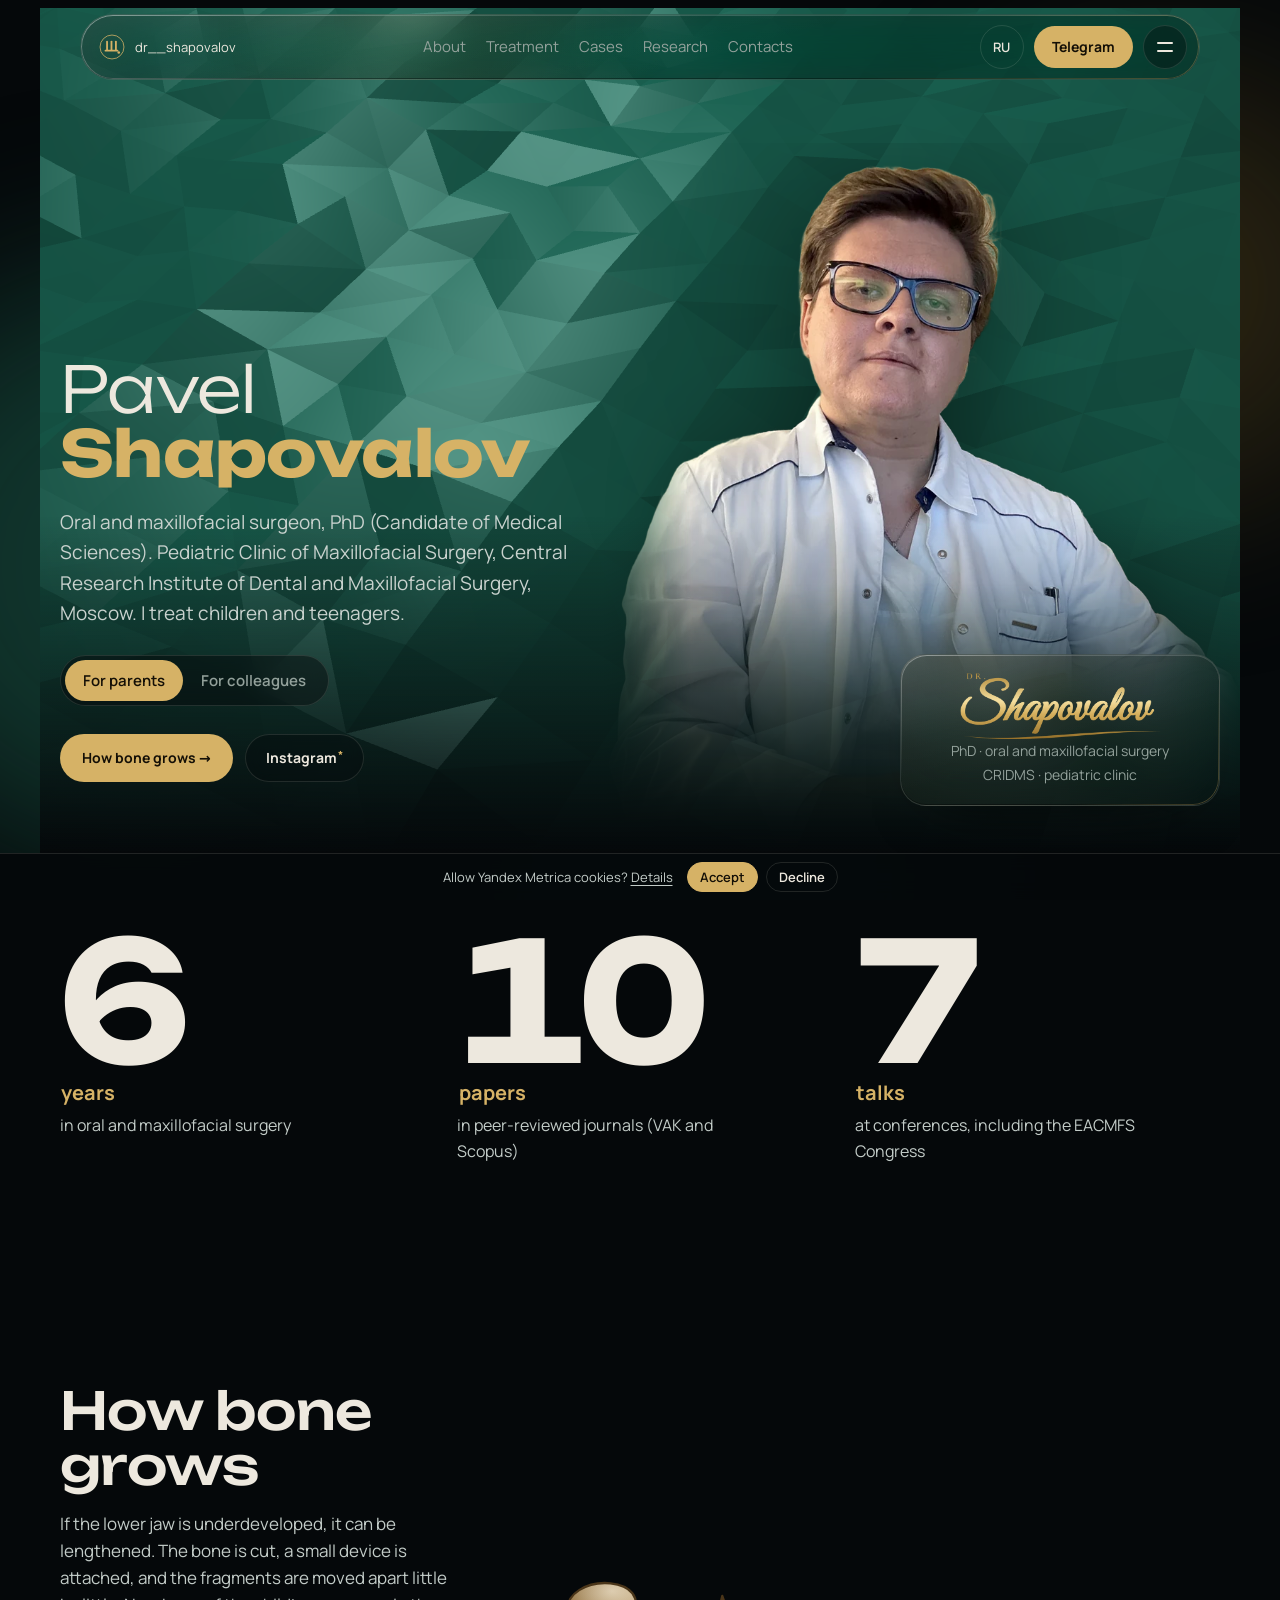
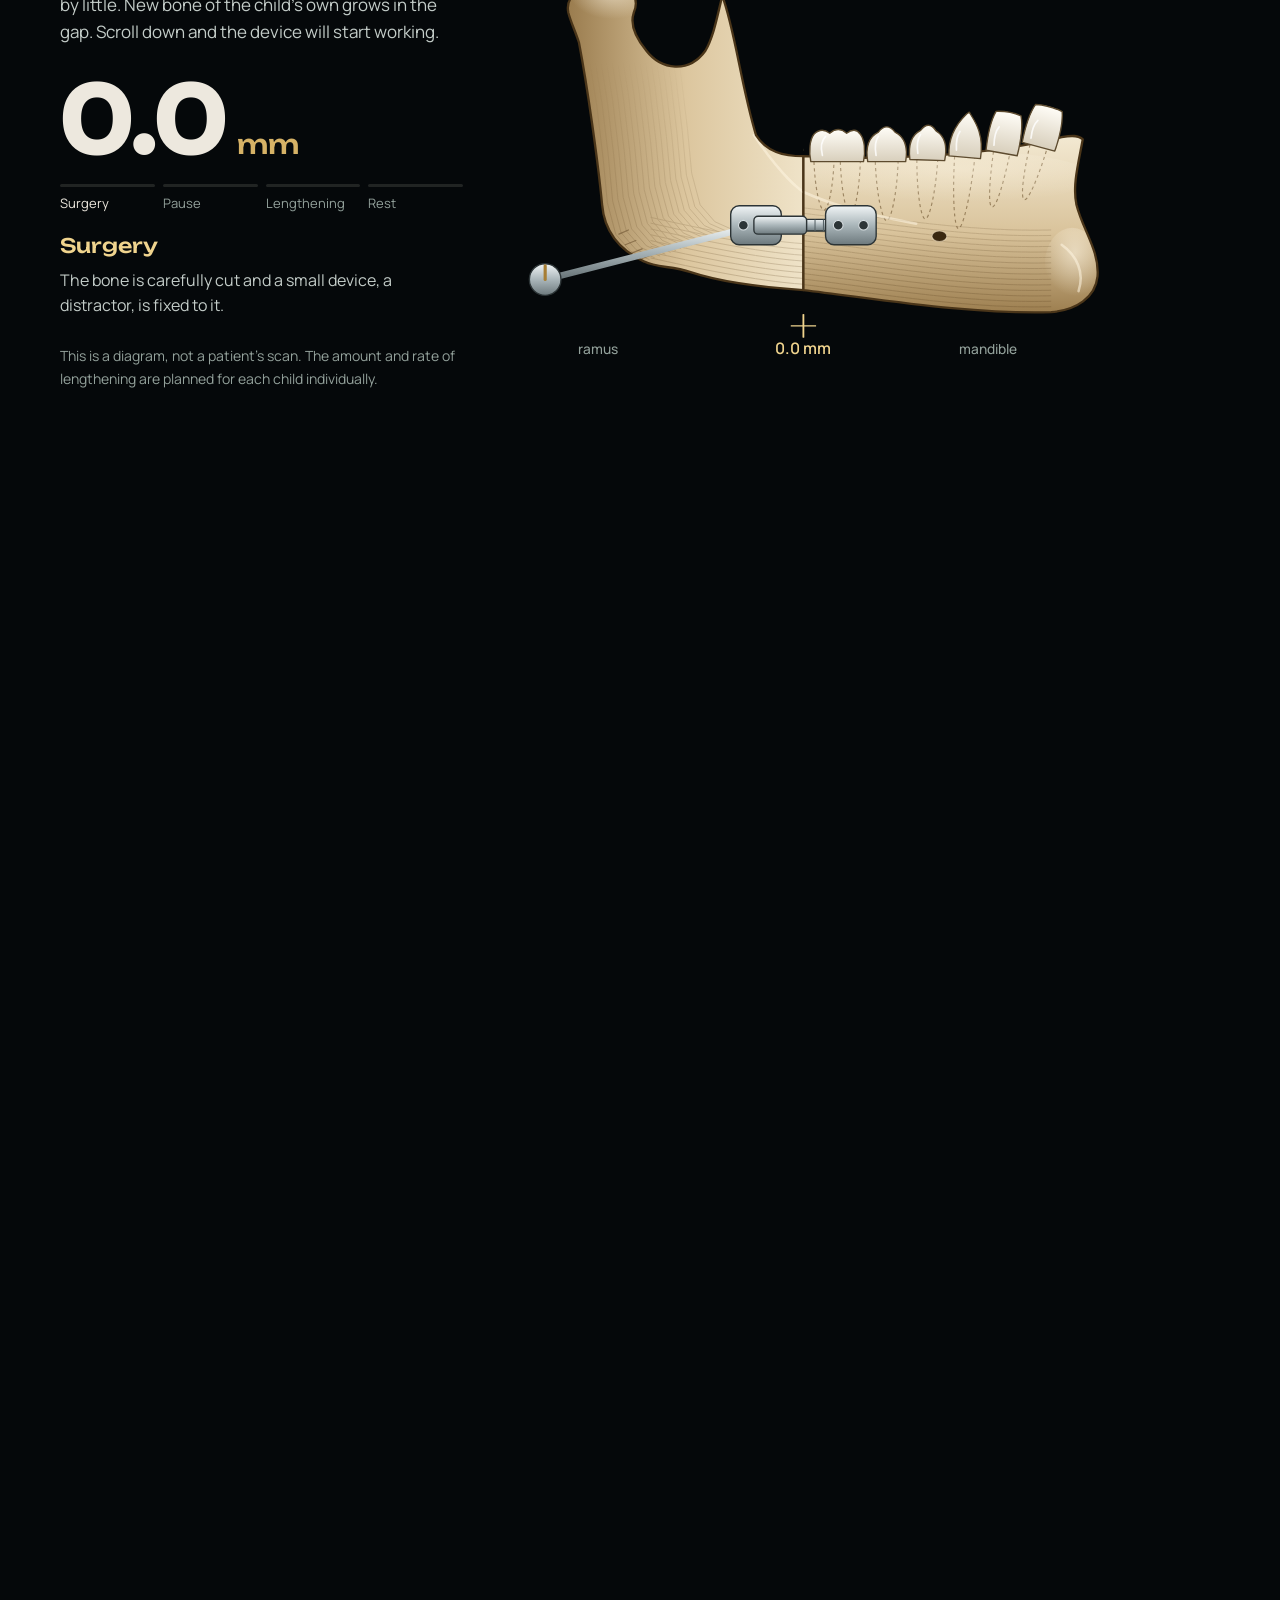
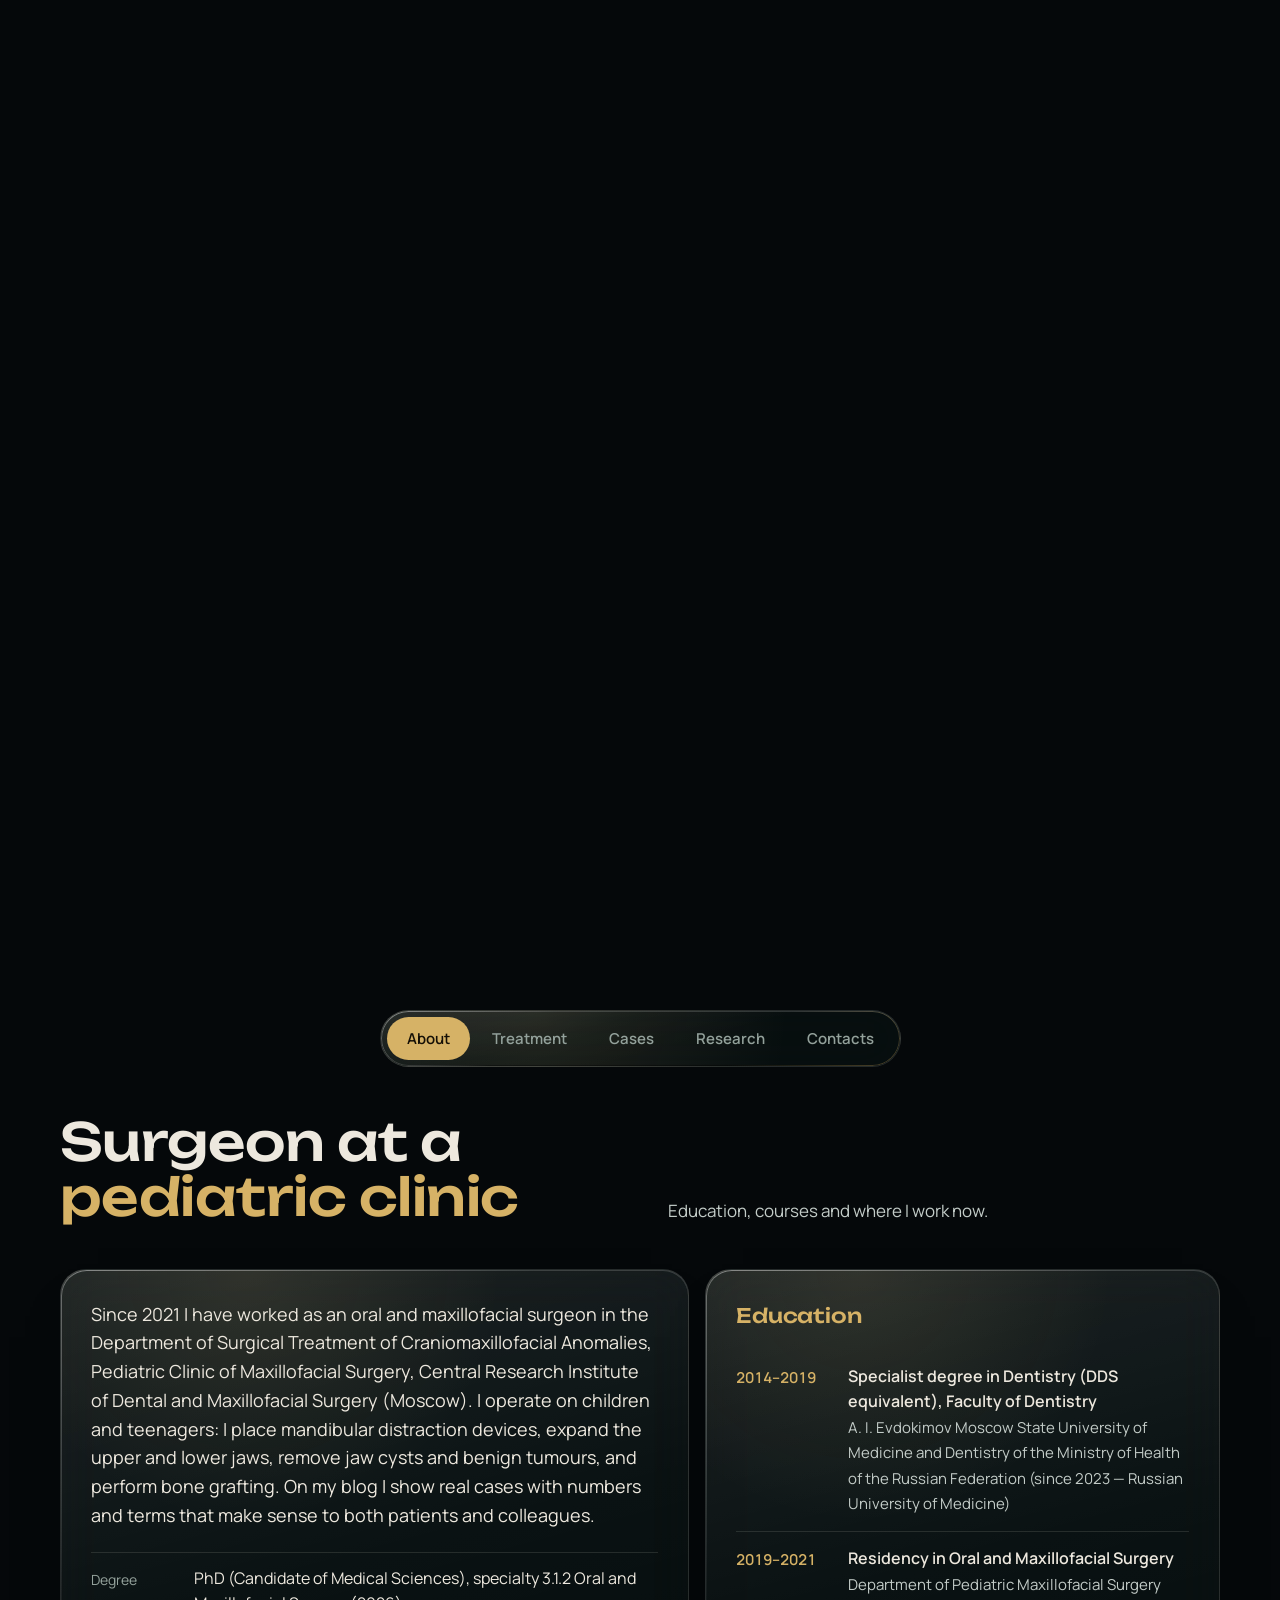
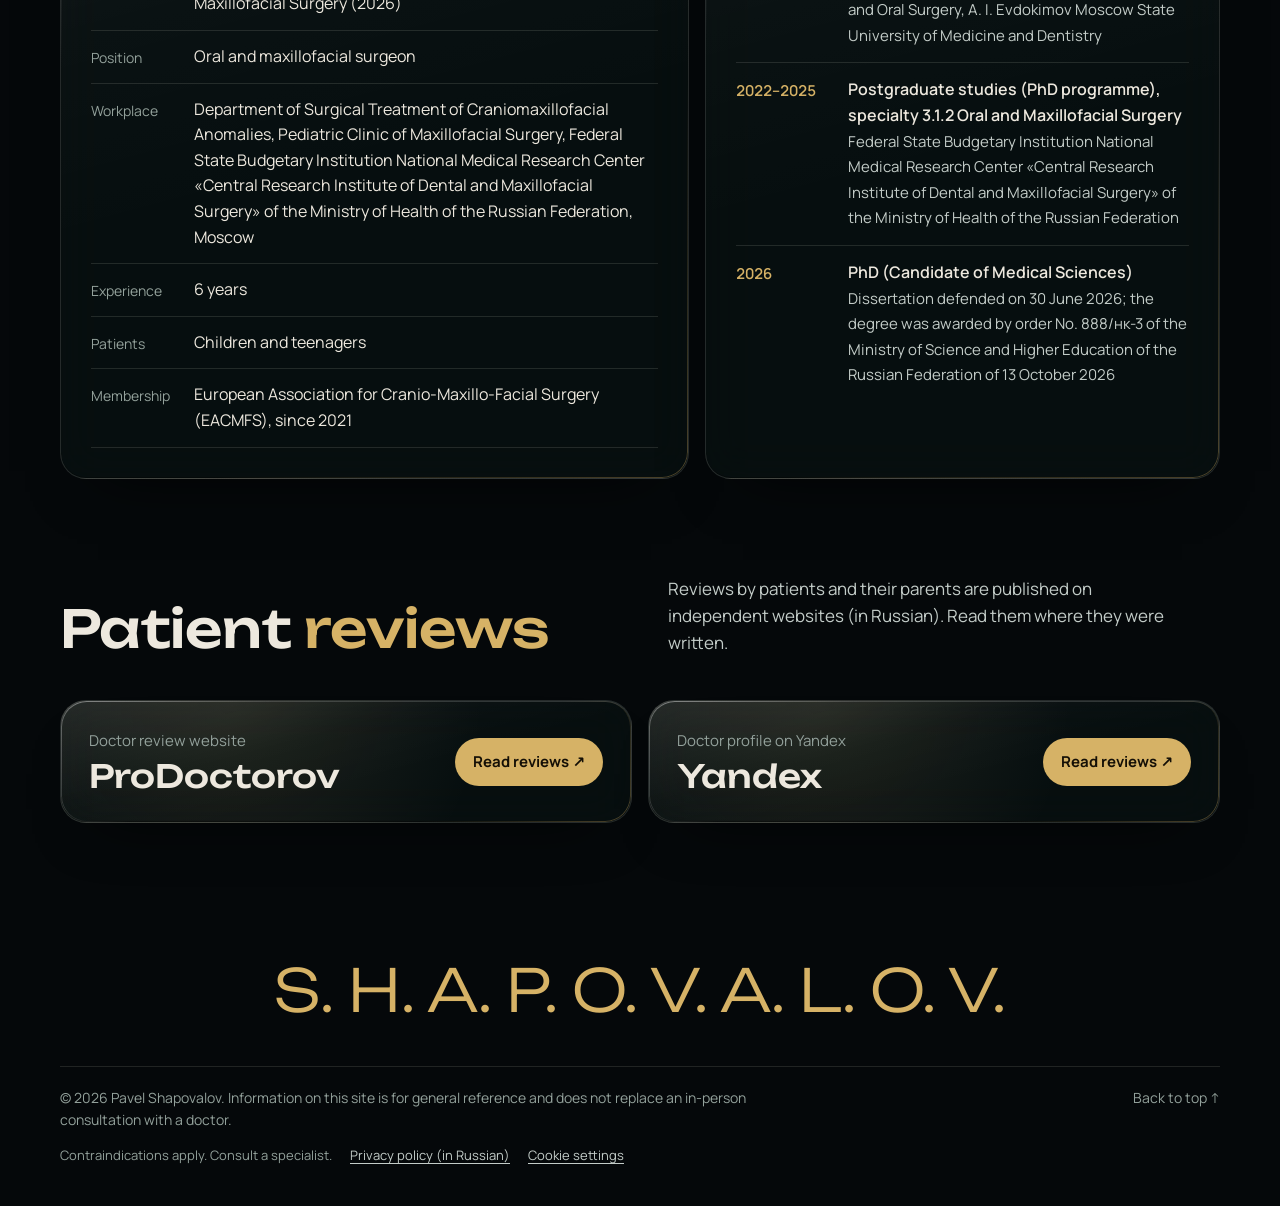
==== en/index.html @ 7b191147 "Английская версия на /en/: свой адрес, title, canonical и hreflang; ?lang=en перенаправляет на /en/ " ====
<!doctype html>
<html lang="en">
<head>
<meta charset="utf-8">
<meta name="viewport" content="width=device-width, initial-scale=1, viewport-fit=cover">
<meta http-equiv="Content-Security-Policy" content="default-src 'self'; base-uri 'none'; object-src 'none'; form-action 'none'; style-src 'self' 'unsafe-inline' https://fonts.googleapis.com; font-src 'self' https://fonts.gstatic.com; upgrade-insecure-requests; script-src 'self' 'sha256-n5CMcViWlVMIG9o9FeDu22Rmv7LNH5QQyWKpcSm724o=' https://mc.yandex.ru https://mc.yandex.com https://yastatic.net; img-src 'self' data: blob: https://mc.yandex.ru https://mc.yandex.com; connect-src 'self' https://mc.yandex.ru https://mc.yandex.com; frame-src https://yandex.ru blob: https://mc.yandex.ru https://mc.yandex.com; child-src blob: https://mc.yandex.ru https://mc.yandex.com">
<meta name="referrer" content="strict-origin-when-cross-origin">
<link rel="canonical" href="https://drshapovalov.ru/en/">
<link rel="alternate" hreflang="ru" href="https://drshapovalov.ru/">
<link rel="alternate" hreflang="en" href="https://drshapovalov.ru/en/">
<link rel="alternate" hreflang="x-default" href="https://drshapovalov.ru/">
<meta property="og:type" content="website">
<meta property="og:locale" content="en_US">
<meta property="og:site_name" content="Dr. Shapovalov">
<meta property="og:title" content="Pavel Shapovalov — pediatric maxillofacial surgeon, Moscow">
<meta property="og:description" content="Pavel Shapovalov, MD, PhD, pediatric oral and maxillofacial surgeon in Moscow: mandibular distraction osteogenesis, clinical cases, research.">
<meta property="og:url" content="https://drshapovalov.ru/en/">
<meta property="og:image" content="https://drshapovalov.ru/img/og-cover.jpg">
<meta property="og:image:width" content="1200">
<meta property="og:image:height" content="630">
<meta name="twitter:card" content="summary_large_image">
<meta name="theme-color" content="#05080a">
<link rel="icon" href="/favicon.ico" sizes="48x48">
<link rel="icon" href="/favicon.svg" type="image/svg+xml">
<link rel="apple-touch-icon" href="/apple-touch-icon.png">
<meta name="yandex-verification" content="7bd5bbc6ed6ea4f4">
<meta name="google-site-verification" content="VwSnJcJLyzA6f2kcEjWkf8xvmopvSX1PFDmwRdQkYRI">
<script type="application/ld+json">{"@context": "https://schema.org", "@graph": [{"@type": "WebSite", "@id": "https://drshapovalov.ru/#site", "url": "https://drshapovalov.ru/", "name": "Шаповалов Павел Игоревич — официальный сайт", "inLanguage": ["ru", "en"], "about": {"@id": "https://drshapovalov.ru/#person"}}, {"@type": "Person", "@id": "https://drshapovalov.ru/#person", "name": "Павел Игоревич Шаповалов", "alternateName": ["Шаповалов Павел Игоревич", "Шаповалов Павел", "Шаповалов П. И.", "Pavel Shapovalov", "Dr. Shapovalov", "Доктор Шаповалов"], "givenName": "Павел", "additionalName": "Игоревич", "familyName": "Шаповалов", "url": "https://drshapovalov.ru/", "image": "https://drshapovalov.ru/img/og-cover.jpg", "jobTitle": "Детский челюстно-лицевой хирург", "honorificSuffix": "к.м.н.", "description": "Детский челюстно-лицевой хирург, к.м.н., ЦНИИСиЧЛХ, Москва. Дистракционный остеогенез нижней челюсти, сужение челюстей, кисты, костная пластика. Клинические случаи и статьи.", "worksFor": {"@type": "MedicalOrganization", "name": "ФГБУ НМИЦ «ЦНИИСиЧЛХ» Минздрава России"}, "sameAs": ["https://www.instagram.com/dr__shapovalov/", "https://t.me/SHAPOVALOV_DR", "https://x.com/dr_shapovalov", "https://orcid.org/0000-0002-1929-717X", "https://www.webofscience.com/wos/author/record/RJT-7657-2026", "https://istina.msu.ru/profile/shapovalov_pi/"], "knowsAbout": ["Дистракционный остеогенез нижней челюсти", "Сужение нижней челюсти", "Сужение верхней челюсти", "Кисты челюстей", "Доброкачественные новообразования челюстей", "Костная пластика верхней и нижней челюсти"]}, {"@type": "Physician", "@id": "https://drshapovalov.ru/#physician", "name": "Павел Игоревич Шаповалов", "url": "https://drshapovalov.ru/", "image": "https://drshapovalov.ru/img/og-cover.jpg", "description": "Детский челюстно-лицевой хирург, к.м.н., ЦНИИСиЧЛХ, Москва. Дистракционный остеогенез нижней челюсти, сужение челюстей, кисты, костная пластика. Клинические случаи и статьи.", "address": {"@type": "PostalAddress", "streetAddress": "ул. Тимура Фрунзе, д. 16, стр. 5", "addressLocality": "Москва", "addressCountry": "RU"}, "parentOrganization": {"@type": "MedicalOrganization", "name": "ФГБУ НМИЦ «ЦНИИСиЧЛХ» Минздрава России"}, "sameAs": ["https://www.instagram.com/dr__shapovalov/", "https://t.me/SHAPOVALOV_DR", "https://x.com/dr_shapovalov", "https://orcid.org/0000-0002-1929-717X", "https://www.webofscience.com/wos/author/record/RJT-7657-2026", "https://istina.msu.ru/profile/shapovalov_pi/"]}]}</script>
<title>Pavel Shapovalov — pediatric maxillofacial surgeon, Moscow</title>
<meta name="description" content="Pavel Shapovalov, MD, PhD, pediatric oral and maxillofacial surgeon in Moscow: mandibular distraction osteogenesis, clinical cases, research.">
<link rel="stylesheet" href="/fonts/fonts.css"><!-- Unbounded и Manrope (SIL OFL 1.1) лежат на сайте: посетители не обращаются к серверам Google -->
<style>
  /* Layout: a dark clinical instrument. Emerald wave field behind the hero, slow emerald/gold light
     drifting under the whole page so every panel reads as liquid glass, gold for anything measured,
     millimetres set in mono like readings on a device. One deliberate dark world.
     All text comes from content.json; the admin panel edits that file. */
  :root{
    --void:#05080a;
    --deep:#0a1513;
    --emerald:#164236;
    --ivory:#ede8de;
    --mist:#93a19b;
    --soft:#c3ccc8;
    --line:rgba(237,232,222,.12);
    --gold:#d6b266;
    --gold-hi:#f0d48e;
    --gold-lo:#a77e34;
    --todo:#e6c987;
    --display:'Unbounded','Arial Black',system-ui,sans-serif;
    --text:'Manrope','Segoe UI',system-ui,-apple-system,sans-serif;
    --mono:var(--text);   /* одна гарнитура для текста: моноширинный шрифт не используется */
    color-scheme:dark;
  }
  /* lenis.css 1.3.27 (MIT), встроен: внешние стили в Artifact запрещены */
  html.lenis, html.lenis body{height:auto}
  .lenis:not(.lenis-autoToggle).lenis-stopped{overflow:clip}
  .lenis [data-lenis-prevent]{overscroll-behavior:contain}
  .lenis.lenis-smooth iframe{pointer-events:none}

  *{box-sizing:border-box}
  html{background:var(--void)}
  body{background:var(--void); color:var(--ivory); font-family:var(--text); font-size:16px; line-height:1.6;
    padding-inline:20px; padding-block:0 32px; -webkit-font-smoothing:antialiased; overflow-x:clip}
  a{color:inherit; text-decoration:none}
  :focus-visible{outline:2px solid var(--gold); outline-offset:3px; border-radius:8px}
  p{margin:0}
  .wrap{max-width:1160px; margin:0 auto; position:relative; z-index:1}
  h1,h2,h3{font-family:var(--display); margin:0; text-wrap:balance; letter-spacing:-.01em}
  h2{font-weight:500; font-size:clamp(30px,4.4vw,52px); line-height:1.05}
  h2 em,h2 strong{font-style:normal; font-weight:inherit; color:var(--gold)}
  .label{margin:0 0 14px; font-family:var(--mono); font-size:12px;  color:var(--gold)}

  /* ambient light under the whole page: what the glass refracts */
  .ambient{position:fixed; inset:0; z-index:0; pointer-events:none; overflow:hidden}
  .ambient i{position:absolute; border-radius:50%; filter:blur(90px); opacity:.55}
  .ambient i:nth-child(1){width:46vw; height:46vw; left:-12vw; top:30vh; background:#1b5a49}
  .ambient i:nth-child(2){width:34vw; height:34vw; right:-8vw; top:8vh; background:#6b5420; opacity:.35}
  .ambient i:nth-child(3){width:40vw; height:40vw; left:35vw; bottom:-18vw; background:#123a31}

  /* liquid glass */
  .glass{
    --mx:30%; --my:0%;
    position:relative; border-radius:26px; isolation:isolate;
    background:
      radial-gradient(420px circle at var(--mx) var(--my), rgba(240,212,142,.10), transparent 60%),
      linear-gradient(165deg, rgba(255,255,255,.09), rgba(255,255,255,.015) 38%, rgba(255,255,255,0) 60%),
      rgba(12,26,23,.42);
    border:1px solid rgba(237,232,222,.13);
    backdrop-filter:blur(22px) saturate(1.6); -webkit-backdrop-filter:blur(22px) saturate(1.6);
    box-shadow:inset 0 1px 0 rgba(255,255,255,.16), inset 0 -1px 0 rgba(0,0,0,.35), 0 30px 60px -38px rgba(0,0,0,.85);
  }
  .glass::before{content:""; position:absolute; inset:0; border-radius:inherit; padding:1px; pointer-events:none; z-index:-1;
    background:linear-gradient(140deg, rgba(255,255,255,.35), rgba(255,255,255,0) 30%, rgba(255,255,255,0) 70%, rgba(214,178,102,.35));
    -webkit-mask:linear-gradient(#000 0 0) content-box, linear-gradient(#000 0 0); -webkit-mask-composite:xor; mask-composite:exclude}

  /* nav */
  .nav{position:fixed; z-index:30; left:50%; transform:translateX(-50%);
    top:calc(env(safe-area-inset-top,0px) + 14px); width:min(1120px, calc(100% - 32px));
    display:flex; align-items:center; justify-content:space-between; gap:16px; padding:10px 12px 10px 18px; border-radius:999px}
  .brand{display:flex; align-items:center; gap:10px; font-family:var(--mono); font-size:13px}
  .brand svg{width:26px; height:26px; color:var(--gold)}
  .links{display:flex; gap:20px; font-size:15px; color:var(--mist)}
  .links a{position:relative; padding-block:4px}
  .links a::after{content:""; position:absolute; left:0; right:0; bottom:0; height:1px; background:var(--gold); transform:scaleX(0); transform-origin:left; transition:transform .35s}
  .links a:hover{color:var(--ivory)} .links a:hover::after{transform:scaleX(1)}
  .lang-sw{display:inline-grid; place-items:center; min-width:44px; height:44px; padding:0 10px; border-radius:999px; border:1px solid var(--line);
    font-family:var(--mono); font-size:13px; font-weight:600; letter-spacing:.06em; color:var(--ivory); text-decoration:none}
  .lang-sw:hover{border-color:var(--gold); color:var(--gold-hi)}
  .menu-lang{font-size:.7em!important; opacity:.8}
  .pill{display:inline-flex; align-items:center; gap:8px; padding:10px 18px; border-radius:999px; font-weight:700; font-size:14px;
    background:var(--gold); color:#140f06; transition:background-color .2s, transform .2s}
  .pill:hover{background:var(--gold-hi); transform:translateY(-1px)}
  .pill:active{transform:translateY(0) scale(.98)}
  .ghost{display:inline-flex; align-items:center; gap:8px; padding:12px 20px; border-radius:999px; font-weight:700; font-size:14px;
    border:1px solid var(--line); background:rgba(5,8,10,.35); backdrop-filter:blur(10px); -webkit-backdrop-filter:blur(10px); transition:border-color .2s, color .2s}
  .ghost:hover{border-color:var(--gold); color:var(--gold-hi)}

  /* hero */
  .hero{position:relative; margin-inline:-20px; min-height:min(94svh,900px); display:grid; align-items:end;
    padding:140px 20px 72px; overflow:hidden; background:radial-gradient(120% 90% at 70% 30%, var(--emerald), var(--deep) 55%, var(--void))}
  #waves{position:absolute; inset:0; z-index:0}
  .hero::after{content:""; position:absolute; inset:auto 0 0 0; height:40%; z-index:1; background:linear-gradient(180deg,transparent,var(--void)); pointer-events:none}
  .hero-in{position:relative; z-index:2; max-width:1160px; width:100%; margin:0 auto; display:grid; grid-template-columns:1.3fr .7fr; gap:40px; align-items:end}
  .hero-in > *{min-width:0}
  .hero h1{font-weight:300; font-size:clamp(30px,8.2vw,64px); line-height:1}
  .hero h1 .given{white-space:nowrap}
  .hero h1 b{display:block; font-weight:700; color:var(--gold)}
  .lede{margin-top:22px; font-size:19px; color:#c9d2ce; max-width:46ch}
  .actions{display:flex; flex-wrap:wrap; gap:12px; margin-top:28px}
  .pill.big{padding:13px 22px; font-size:14px}
  .card-id{padding:22px; display:flex; flex-direction:column; gap:16px; align-items:center; text-align:center}
  .portrait{width:min(220px,100%); aspect-ratio:1; border-radius:50%; padding:4px; background:conic-gradient(from 210deg,var(--gold-hi),var(--gold-lo),var(--gold-hi),var(--gold-lo),var(--gold-hi))}
  .portrait img{display:block; width:100%; height:100%; border-radius:50%; object-fit:cover; object-position:50% 30%; background:var(--deep)}
  .signature{width:min(240px,100%); height:auto; display:block; margin-inline:auto}
  /* фото во весь рост без фона: встаёт из нижнего края первого экрана, низ и бока растворяются */
  .hero-fig{position:absolute; z-index:1; bottom:0; right:max(0px, calc((100% - 1160px) / 2 - 30px)); height:min(84%, 780px); width:auto; max-width:none;
    pointer-events:none; user-select:none;
    -webkit-mask-image:linear-gradient(180deg,#000 62%,transparent 97%),linear-gradient(90deg,transparent,#000 14%,#000 86%,transparent);
    -webkit-mask-composite:source-in; mask-image:linear-gradient(180deg,#000 62%,transparent 97%),linear-gradient(90deg,transparent,#000 14%,#000 86%,transparent); mask-composite:intersect;
    filter:drop-shadow(0 30px 60px rgba(0,0,0,.45))}
  .hero.has-fig .portrait{display:none}
  /* фото «дышит»: еле заметно поднимается и опускается; translate/scale не мешают transform от GSAP */
  @keyframes breathe{0%{translate:0 0; scale:1}50%{translate:0 -7px; scale:1.012}100%{translate:0 0; scale:1}}
  .hero-fig{transform-origin:50% 100%; animation:breathe 7s ease-in-out infinite}
  @media (prefers-reduced-motion:reduce){.hero-fig{animation:none}}
  .hero.has-fig .card-id{justify-self:end; width:min(320px,100%); padding:18px 20px; gap:8px; transform:translateY(24px)}
  .hero.has-fig .signature{width:200px}
  .id-meta{font-family:var(--mono); font-size:14px; color:var(--mist); line-height:1.7}

  /* огромные цифры: число на пол-экрана, единица золотом, подпись под ним */
  .readings{display:grid; grid-template-columns:repeat(3,1fr); gap:32px; margin-top:80px; position:relative; z-index:3}
  .reading{display:flex; flex-direction:column; gap:12px; min-width:0}
  .val{font-family:var(--display); font-weight:700; font-size:clamp(96px,13vw,196px); line-height:.8; letter-spacing:-.05em; white-space:nowrap; font-variant-numeric:tabular-nums}
  .val small{display:block; margin:18px 0 0 .06em; font-family:var(--text); font-size:20px; font-weight:700; letter-spacing:0; color:var(--gold)}
  .val .arr{color:var(--gold)}
  .reading .lbl{font-size:16px; color:var(--soft); max-width:28ch}

  /* аудитория: родителям / коллегам */
  .aud{position:relative; display:inline-flex; margin-top:26px; padding:4px; border-radius:999px; border:1px solid var(--line);
    background:rgba(5,8,10,.45); backdrop-filter:blur(10px); -webkit-backdrop-filter:blur(10px)}
  .aud button{position:relative; z-index:1; font:600 15px var(--text); color:var(--mist); background:none; border:0; padding:10px 18px; border-radius:999px; cursor:pointer; transition:color .25s}
  .aud button[aria-checked="true"]{color:#140f06}
  .aud-ink{position:absolute; z-index:0; top:4px; bottom:4px; left:4px; width:0; border-radius:999px; background:var(--gold)}
  @media (hover:hover) and (pointer:fine){ .aud button[aria-checked="false"]:hover{color:var(--ivory)} }

  /* дистракция при прокрутке */
  /* min-height, а не height: если схема не влезает в низкий экран (встроенные браузеры Threads, Instagram), секция растёт, а не наезжает на следующую */
  .dx{position:relative; z-index:2; min-height:100svh; margin-top:110px}
  .dx-pin{min-height:100svh; display:grid; grid-template-columns:minmax(0,.72fr) minmax(0,1.28fr); grid-template-areas:"head fig" "read fig";
    grid-template-rows:auto 1fr; column-gap:40px; row-gap:8px; align-content:center; padding-block:110px 40px}
  .dx-head{grid-area:head; align-self:end}
  .dx-head p{margin-top:16px; color:var(--soft); font-size:17px; max-width:44ch}
  .dx-fig{grid-area:fig; margin:0; min-width:0; align-self:center}
  .dx-svg{display:block; width:100%; height:auto; overflow:visible}
  .dx-read{grid-area:read; align-self:start; min-width:0}
  .dx-mm{margin-top:26px; font-family:var(--display); font-weight:700; font-size:clamp(64px,7.4vw,104px); line-height:.85; letter-spacing:-.04em; font-variant-numeric:tabular-nums; white-space:nowrap}
  .dx-mm small{margin-left:12px; font-size:max(.28em, 13px); font-weight:500; letter-spacing:0; color:var(--gold)}
  .dx-steps{list-style:none; margin:24px 0 0; padding:0; display:grid; grid-template-columns:repeat(4,minmax(0,1fr)); gap:8px}
  .dx-steps li{display:flex; flex-direction:column; gap:8px; font-size:13px; line-height:1.3; color:var(--mist); transition:color .25s}
  .dx-steps li.on{color:var(--ivory)}
  .dx-steps i{display:block; height:3px; border-radius:3px; background:rgba(237,232,222,.12); overflow:hidden}
  .dx-steps i b{display:block; height:100%; background:var(--gold); transform-origin:left; transform:scaleX(var(--f,0))}
  .dx-now{margin-top:18px; min-height:6.6em}
  .dx-now b{display:block; font-family:var(--display); font-weight:500; font-size:20px; color:var(--gold-hi)}
  .dx-now p{margin-top:6px; color:var(--soft); font-size:16px; max-width:46ch}
  .dx-note{margin-top:10px; font-size:14px; color:var(--mist); max-width:52ch}
  .dx-range{display:flex; flex-direction:column; gap:8px; margin-top:16px; font-size:14px; color:var(--mist)}
  .dx-range input{width:100%; accent-color:var(--gold)}
  .dx-svg .jaw .outline{fill:none; stroke:#4a3519; stroke-width:2.2; stroke-linejoin:round}
  .dx-svg .hatch{fill:none; stroke:#5c4322; stroke-width:.8; opacity:.38}
  .dx-svg .rough{fill:none; stroke:#5c4322; stroke-width:1.2; stroke-linecap:round; opacity:.5}
  .dx-svg .ridge{fill:none; stroke:#fff6e2; stroke-width:2.4; stroke-linecap:round; opacity:.55}
  .dx-svg .root path{fill:none; stroke:#6e5430; stroke-width:1.1; stroke-dasharray:3 3; opacity:.6}
  .dx-svg .foramen{fill:#3a2810; stroke:#fff1d6; stroke-width:1; stroke-opacity:.5}
  .dx-svg .enamel{fill:url(#jen); stroke:#5d4b2f; stroke-width:1.3; stroke-linejoin:round}
  .dx-svg .shine{fill:none; stroke:#fff; stroke-width:1.6; stroke-linecap:round; opacity:.8}
  .dx-svg .steel{fill:url(#jsteel); stroke:#2c3436; stroke-width:1.3}
  .dx-svg .screw{fill:#2c3436; stroke:#d6dde0; stroke-width:1}
  .dx-svg .dim{stroke:var(--gold-hi); stroke-width:1.4}
  .dx-svg .dim-t{fill:var(--gold-hi); font:600 15px var(--text)}
  .dx-svg .lbl-t{fill:var(--mist); font:500 13px var(--text)}

  /* полноэкранное меню */
  .burger{position:relative; width:44px; height:44px; flex:none; border-radius:50%; border:1px solid var(--line); background:rgba(5,8,10,.35); cursor:pointer; display:grid; place-items:center; color:var(--ivory)}
  .burger span{position:absolute; left:13px; right:13px; height:1.6px; border-radius:2px; background:currentColor; transition:transform .3s cubic-bezier(.23,1,.32,1)}
  .burger span:nth-child(1){transform:translateY(-4px)} .burger span:nth-child(2){transform:translateY(4px)}
  .burger[aria-expanded="true"] span:nth-child(1){transform:rotate(45deg)} .burger[aria-expanded="true"] span:nth-child(2){transform:rotate(-45deg)}
  .sr{position:absolute; width:1px; height:1px; overflow:hidden; clip:rect(0 0 0 0); white-space:nowrap}
  .nav-end{display:flex; align-items:center; gap:10px}
  body.menu-open .nav{z-index:70}
  .menu{position:fixed; inset:0; z-index:60; display:flex; flex-direction:column; overflow-y:auto; background:var(--void);
    padding:calc(env(safe-area-inset-top,0px) + 110px) 28px calc(env(safe-area-inset-bottom,0px) + 32px)}
  .menu-aura{position:fixed; inset:0; z-index:-1; overflow:hidden; pointer-events:none}
  .menu-aura i{position:absolute; border-radius:50%; filter:blur(80px)}
  .menu-aura i:nth-child(1){width:70vmax; height:70vmax; left:-25vmax; top:-20vmax; background:#17614c; opacity:.8}
  .menu-aura i:nth-child(2){width:55vmax; height:55vmax; right:-20vmax; bottom:-25vmax; background:#7a5c1f; opacity:.7}
  .menu-aura i:nth-child(3){width:45vmax; height:45vmax; left:30vw; top:35vh; background:#0d4a52; opacity:.75}
  .menu-in{position:relative; width:min(1120px,100%); margin-inline:auto; display:flex; flex-direction:column; gap:clamp(12px,2.2vh,24px)}
  .menu-in > a,.menu-group > a{font-family:var(--display); font-weight:500; font-size:clamp(24px,min(4.2vw,6.4vh),50px); line-height:1.05; letter-spacing:.16em; text-transform:uppercase; width:max-content; max-width:100%}
  .menu-sub{list-style:none; margin:4px 0 6px; padding:0; display:grid; gap:12px}
  .menu-sub a{display:inline-flex; align-items:center; gap:14px; font-size:clamp(15px,1.5vw,19px); font-weight:600; letter-spacing:.08em}
  .orb{width:30px; height:30px; flex:none; border-radius:50%; background:radial-gradient(circle at 34% 30%, #f6e2a8, var(--o1,#2f8f72) 46%, #071a15 100%)}
  .menu-sub li:nth-child(3n+2) .orb{--o1:#c99a3c} .menu-sub li:nth-child(3n) .orb{--o1:#1f6f7a}
  .menu-foot{position:relative; width:min(1120px,100%); margin:auto auto 0; padding-top:36px; display:flex; flex-wrap:wrap; gap:12px 28px; font-size:16px; color:var(--soft)}
  .menu-foot a{color:var(--ivory)}
  @media (hover:hover) and (pointer:fine){ .menu a:hover{color:var(--gold-hi)} .burger:hover{border-color:var(--gold)} }

  /* карта */
  .map{margin-top:16px; display:grid; grid-template-columns:minmax(0,1.3fr) minmax(0,.7fr); overflow:hidden; padding:0}
  .map-frame{position:relative; min-height:360px; border-radius:26px 0 0 26px; overflow:hidden;
    background:radial-gradient(60% 70% at 30% 30%, rgba(31,122,95,.55), transparent 70%), radial-gradient(50% 60% at 80% 80%, rgba(122,92,31,.45), transparent 70%), #07110f}
  .map-frame iframe{position:absolute; inset:0; width:100%; height:100%; border:0; filter:invert(.92) hue-rotate(170deg) saturate(.65) brightness(.92)}
  .map-frame.on::after{content:""; position:absolute; inset:0; pointer-events:none; background:rgba(22,90,70,.35); mix-blend-mode:color}
  .map-pin{position:absolute; left:50%; top:50%; width:74px; transform:translate(-50%,-88%); color:var(--gold)}
  .map-pin svg{display:block; width:100%; height:auto}
  .map-ring{position:absolute; left:50%; top:50%; width:120px; height:40px; margin:-20px 0 0 -60px; border-radius:50%; border:1.5px solid rgba(214,178,102,.6)}
  .map-frame.on .map-pin,.map-frame.on .map-ring{display:none}
  .map-info{padding:32px 30px; display:flex; flex-direction:column; gap:14px; justify-content:center}
  .map-info b{font-family:var(--display); font-weight:500; font-size:22px; line-height:1.25}
  .map-info p{color:var(--soft)}
  .map-acts{display:flex; flex-wrap:wrap; gap:10px; margin-top:6px}
  .map-note{color:var(--gold-hi); font-size:15px}
  @media (prefers-reduced-motion:no-preference){
    .map-ring{animation:ping 2.4s cubic-bezier(.23,1,.32,1) infinite}
    .aud-ink{transition:left .35s cubic-bezier(.23,1,.32,1), width .35s cubic-bezier(.23,1,.32,1)}
    .menu-aura i:nth-child(1){animation:drift1 22s ease-in-out infinite alternate}
    .menu-aura i:nth-child(2){animation:drift2 26s ease-in-out infinite alternate}
    .menu-aura i:nth-child(3){animation:drift1 30s ease-in-out infinite alternate-reverse}
  }
  @keyframes ping{from{transform:scale(.4); opacity:1} to{transform:scale(1.4); opacity:0}}

  .marquee{margin-inline:-20px; overflow:hidden; border-block:1px solid var(--line); padding-block:16px; margin-top:96px; position:relative; z-index:1}
  .marquee-track{display:flex; width:max-content}
  .marquee-track span{display:flex; align-items:center; gap:26px; padding-right:26px; white-space:nowrap; font-family:var(--mono); font-size:13px;  color:var(--mist)}
  .marquee-track i{width:5px; height:5px; border-radius:50%; background:var(--gold); display:inline-block}

  /* section tabs: one panel open at a time */
  .tabbar-wrap{position:sticky; top:calc(env(safe-area-inset-top,0px) + 84px); z-index:20; display:flex; justify-content:center; margin-top:56px}
  .tabbar{position:relative; display:flex; gap:2px; padding:6px; border-radius:999px; max-width:100%; overflow-x:auto; scrollbar-width:none}
  .tabbar::-webkit-scrollbar{display:none}
  .tabbar button{position:relative; z-index:1; flex:none; white-space:nowrap; font:600 15px var(--text); color:var(--mist); background:none; border:0;
    padding:11px 20px; border-radius:999px; cursor:pointer; transition:color .35s}
  .tabbar button:hover{color:var(--ivory)}
  .tabbar button[aria-selected="true"]{color:#140f06}
  .t-short{display:none}
  .tab-ink{position:absolute; z-index:0; top:6px; bottom:6px; left:0; width:0; border-radius:999px;
    background:var(--gold)}
  .stage{padding-top:48px; min-height:70vh; scroll-margin-top:150px}
  .tabpanel{scroll-margin-top:160px}
  .sub-block{padding-top:96px; scroll-margin-top:160px}
  .head{display:grid; grid-template-columns:1fr 1fr; gap:24px 56px; align-items:end; margin-bottom:44px}
  .head > *{min-width:0}
  .head p{color:var(--soft); max-width:52ch; font-size:17px}

  .term{font:inherit; color:var(--ivory); background:none; border:0; padding:0; cursor:help; border-bottom:1px dashed var(--gold)}
  .term:hover,.term[aria-expanded="true"]{color:var(--gold-hi)}
  .tip{position:fixed; z-index:50; width:min(320px,calc(100vw - 32px)); padding:16px 18px; border-radius:18px; font-size:14px; line-height:1.5;
    background:rgba(10,21,19,.9); border:1px solid rgba(214,178,102,.35); color:var(--ivory); backdrop-filter:blur(14px); -webkit-backdrop-filter:blur(14px);
    opacity:0; transform:translateY(6px); transition:opacity .2s, transform .2s; pointer-events:none}
  .tip.on{opacity:1; transform:none}
  /* Instagram: пометка «*» и пояснение о Meta при наведении (ст. 4 закона «О СМИ») */
  .meta-star{color:var(--gold); font-size:.8em; line-height:0; vertical-align:.35em; margin-left:1px}
  .meta-term{font:inherit; color:inherit; background:none; border:0; padding:0; cursor:help; border-bottom:1px dashed var(--gold)}
  .meta-term:hover,.meta-term[aria-expanded="true"]{color:var(--gold-hi)}
  .tip b{display:block; font-family:var(--display); font-weight:500; font-size:16px; color:var(--gold-hi); margin-bottom:6px}
  .todo{display:inline-block; padding:3px 10px; border-radius:8px; border:1px dashed var(--todo); color:var(--todo); background:rgba(214,178,102,.08); font-size:13px; font-weight:600}

  /* about */
  .about-grid{display:grid; grid-template-columns:1.1fr .9fr; gap:16px}
  .about-grid > *{min-width:0}
  .panel{padding:30px}
  .panel h3{font-family:var(--display); font-weight:500; font-size:20px;  color:var(--gold); margin-bottom:18px}
  .intro-text{color:var(--ivory); font-size:18px}
  dl.facts{margin:22px 0 0; display:grid; grid-template-columns:max-content 1fr; border-top:1px solid var(--line)}
  .facts dt,.facts dd{margin:0; padding:13px 0; border-bottom:1px solid var(--line)}
  .facts dt{font-family:var(--mono); font-size:14px;  color:var(--mist); padding-right:24px; padding-top:16px}
  .facts dd{min-width:0; font-size:16px}
  .timeline{list-style:none; margin:0; padding:0; display:flex; flex-direction:column}
  .timeline li{display:grid; grid-template-columns:96px 1fr; gap:16px; padding:14px 0; border-bottom:1px solid var(--line)}
  .timeline li:last-child{border-bottom:0}
  .timeline .y{font-family:var(--mono); font-size:15px; font-weight:600; font-variant-numeric:tabular-nums; color:var(--gold); padding-top:2px}
  .timeline b{display:block; font-weight:600}
  .timeline span{color:var(--soft); font-size:15px}
  .courses{grid-column:1 / -1}
  .course-grid{display:grid; grid-template-columns:repeat(3,1fr); gap:12px}
  .course{padding:18px; border-radius:18px; border:1px solid var(--line); background:rgba(255,255,255,.02); display:flex; flex-direction:column; gap:6px; min-width:0}
  .course .y{font-family:var(--mono); font-size:14px; color:var(--gold)}
  .course b{font-weight:600; line-height:1.35}
  .course span{color:var(--soft); font-size:15px}

  /* directions */
  .dirs{display:grid; grid-template-columns:repeat(3,1fr); gap:14px}
  .dir{padding:28px 26px; display:flex; flex-direction:column; gap:12px; min-width:0; transition:transform .5s cubic-bezier(.2,.7,.2,1)}
  .dir:hover{transform:translateY(-6px)}
  .dir .idx{font-family:var(--mono); font-size:12px; color:var(--gold); letter-spacing:.14em}
  .dir h3{font-weight:500; font-size:22px; line-height:1.15}
  .dir p{color:var(--soft); font-size:16px}
  .dir .go{margin-top:auto; padding-top:10px; font-size:15px; font-weight:700; color:var(--gold-hi)}

  /* cases */
  .cases{display:flex; flex-direction:column; gap:16px}
  .case{display:grid; grid-template-columns:minmax(0,1.05fr) minmax(0,.95fr); gap:36px; padding:36px; scroll-margin-top:100px}
  .case-text{display:flex; flex-direction:column; gap:16px; min-width:0}
  .tags{display:flex; flex-wrap:wrap; gap:8px}
  .tag{font-family:var(--mono); font-size:13px;  padding:5px 11px; border-radius:999px; border:1px solid var(--line); color:var(--mist)}
  .tag:first-child{border-color:rgba(214,178,102,.45); color:var(--gold-hi)}
  .case h3{font-weight:500; font-size:clamp(22px,2.6vw,30px); line-height:1.15}
  .case ul{margin:0; padding:0; list-style:none; display:flex; flex-direction:column; gap:10px}
  .case li{position:relative; padding-left:22px; color:var(--ivory); font-size:17px}
  .case li::before{content:""; position:absolute; left:0; top:.8em; width:12px; height:1px; background:var(--gold)}
  .case li strong{color:var(--ivory); font-weight:600}
  .case-gal{grid-column:1 / -1; display:grid; grid-template-columns:repeat(auto-fit,minmax(min(100%,300px),1fr)); gap:16px; margin:0}
  .case-gal figure{margin:0; display:flex; flex-direction:column; gap:10px; min-width:0}
  .case-gal button{display:block; width:100%; padding:0; border:0; background:none; cursor:zoom-in; border-radius:18px; overflow:hidden}
  .case-gal img{display:block; width:100%; height:auto; transition:transform .5s cubic-bezier(.2,.8,.2,1)}
  .case-gal button:hover img{transform:scale(1.02)}
  .case-gal button:focus-visible{outline:2px solid var(--gold); outline-offset:4px}
  .case-gal figcaption{font-size:14px; color:var(--mist)}
  /* много снимков разной высоты: колонки без пустот вместо сетки */
  .case-gal.many{display:block; columns:2 300px; column-gap:16px}
  .case-gal.many figure{break-inside:avoid; margin-bottom:16px}
  /* фото из операционной размыто, как этапы операции; открывается крупно по нажатию */
  .case-gal button.sens{position:relative}
  .case-gal button.sens img{filter:blur(16px) saturate(.35) brightness(.7)}
  .sens-note{position:absolute; inset:auto 14px 14px 14px; padding:10px 14px; border-radius:12px; background:rgba(10,21,19,.78); color:var(--ivory); font-size:14px; text-align:center}
  .viz.solo{align-self:start}   /* кейс без графика: блок с цифрой не растягивается на всю высоту */
  .case-more{align-self:flex-start; color:var(--gold-hi); font-weight:700; border-bottom:1px solid rgba(214,178,102,.4)}
  .case-more:hover{color:var(--gold)}
  .case-note{grid-column:1 / -1; font-size:13px; color:var(--mist); margin-top:-12px}
  .lb.clean .lb-fig img{background:none; box-shadow:none}
  .viz{padding:26px; border-radius:20px; background:rgba(5,8,10,.5); border:1px solid var(--line); display:flex; flex-direction:column; gap:20px; min-width:0}
  .viz .big{font-family:var(--display); font-weight:500; font-size:clamp(46px,6vw,76px); line-height:.95; font-variant-numeric:tabular-nums}
  .viz .big small{font-family:var(--mono); font-size:15px; color:var(--gold); margin-left:8px}
  .viz .big .arr{color:var(--gold); font-weight:300}
  .viz .cap{font-size:14px; color:var(--mist); margin-top:-10px}
  .bars{display:flex; flex-direction:column; gap:13px}
  .bar{display:grid; grid-template-columns:104px 1fr 64px; gap:12px; align-items:center; font-size:14px}
  .bar .n{color:var(--mist)} .bar .v{text-align:right; font-family:var(--mono)}
  .rail{height:8px; border-radius:99px; background:rgba(237,232,222,.06); overflow:hidden}
  .fill{display:block; height:100%; width:var(--w); border-radius:99px; transform-origin:left; background:rgba(214,178,102,.32)}
  .fill.on{background:linear-gradient(90deg,var(--gold-lo),var(--gold-hi))}
  .scale{display:grid; grid-template-columns:104px 1fr 64px; gap:12px; font-family:var(--mono); font-size:13px; color:var(--mist); font-variant-numeric:tabular-nums}
  .scale .t{display:flex; justify-content:space-between}

  /* steps */
  .steps-wrap{display:grid; grid-template-columns:.8fr 1.2fr; gap:56px; align-items:start}
  .steps-wrap > *{min-width:0}
  .steps-intro{position:sticky; top:110px; display:flex; flex-direction:column; gap:18px}
  .steps-intro p{color:var(--soft); font-size:17px}
  .steps-intro h2{font-size:clamp(26px,2.6vw,38px); overflow-wrap:break-word}
  .steps{position:relative; list-style:none; margin:0; padding:22px 24px}
  .steps .rail-y,.steps .prog{position:absolute; left:45px; top:44px; bottom:44px; width:1px; background:var(--line)}
  .steps .prog{background:linear-gradient(var(--gold-hi),var(--gold-lo)); transform-origin:top}
  .step{position:relative; display:grid; grid-template-columns:44px 1fr; gap:18px; padding-block:10px}
  .step .n{width:44px; height:44px; border-radius:50%; display:grid; place-items:center; position:relative; z-index:1;
    background:var(--void); border:1px solid rgba(214,178,102,.5); color:var(--gold-hi); font-family:var(--mono); font-size:15px; font-weight:600}
  .step p{align-self:center; min-width:0; font-size:17px}
  .step p span{color:var(--mist)}
  .step.has-ph{grid-template-columns:44px 1fr 76px}
  .step-ph{width:76px; height:76px; padding:0; border:1px solid var(--line); border-radius:14px; overflow:hidden; background:var(--deep); cursor:zoom-in; position:relative}
  .step-ph img{display:block; width:100%; height:100%; object-fit:cover; transition:filter .4s ease}
  .steps-wrap:not(.show-op) .step-ph img{filter:blur(9px) saturate(.35) brightness(.8)}
  .step-ph:focus-visible{outline:2px solid var(--gold); outline-offset:3px}
  .op-toggle{align-self:flex-start}
  @media (max-width:640px){.step.has-ph{grid-template-columns:44px 1fr 60px}.step-ph{width:60px; height:60px}}

  /* science */
  .sci{display:grid; grid-template-columns:.95fr 1.05fr; gap:16px; align-items:start}
  .sci > *{min-width:0}
  .diss{padding:34px; display:flex; flex-direction:column; gap:18px; align-items:flex-start; position:sticky; top:var(--diss-top,110px)}
  .diss-top{display:flex; justify-content:space-between; align-items:flex-start; gap:18px; width:100%}
  .diss-top .thumb{width:92px; flex:none}
  .diss .deg{font-family:var(--mono); font-size:14px; font-weight:600;  color:var(--gold)}
  .diss h3{font-weight:500; font-size:clamp(20px,2.2vw,26px); line-height:1.25}
  .diss-sum{color:var(--ivory); font-size:17px; padding-left:14px; border-left:2px solid var(--gold)}
  .diss dl{margin:0; display:grid; grid-template-columns:max-content 1fr; gap:8px 18px; font-size:16px}
  .diss dt{color:var(--mist); font-family:var(--mono); font-size:14px;  padding-top:2px}
  .diss dd{margin:0}
  /* диплом кандидата наук: обложка раскрывается как книжка, по развороту проходит золотой блик */
  .dipl{margin:4px 0 0; width:100%; display:flex; flex-direction:column; gap:10px}
  .dipl-btn{position:relative; display:block; width:100%; padding:0; border:0; background:none; cursor:zoom-in; perspective:1600px; border-radius:6px}
  .dipl-book{position:relative; display:flex; width:100%; aspect-ratio:2000/1368; transform-style:preserve-3d}
  .dipl-half{position:relative; width:50%; height:100%}
  .dipl-face{position:absolute; inset:0; overflow:hidden; background:#fff; box-shadow:0 26px 50px -24px rgba(0,0,0,.85); backface-visibility:hidden; -webkit-backface-visibility:hidden}
  .dipl-face img{position:absolute; top:0; width:200%; height:100%; max-width:none; object-fit:cover; pointer-events:none}
  .dipl-l{transform-origin:100% 50%; transform-style:preserve-3d; z-index:2}
  .dipl-l .dipl-face{border-radius:6px 0 0 6px} .dipl-l img{left:0}
  .dipl-r .dipl-face{border-radius:0 6px 6px 0} .dipl-r img{right:0}
  .dipl-face::after{content:""; position:absolute; inset:0; pointer-events:none}
  .dipl-l .dipl-face::after{background:linear-gradient(90deg,rgba(0,0,0,0) 80%,rgba(0,0,0,.14))}
  .dipl-r .dipl-face::after{background:linear-gradient(90deg,rgba(0,0,0,.16),rgba(0,0,0,0) 20%)}
  .dipl-cover{position:absolute; inset:0; display:flex; flex-direction:column; align-items:center; justify-content:center; gap:7%; transform:rotateY(180deg);
    backface-visibility:hidden; -webkit-backface-visibility:hidden; background:radial-gradient(120% 90% at 40% 30%,#7d1730,#4a0b1c 70%,#2c0611); color:#e2c27a;
    font-family:var(--display); font-weight:600; text-align:center; letter-spacing:.06em; font-size:clamp(8px,1.1vw,13px); line-height:1.4; border-radius:6px 0 0 6px;
    box-shadow:0 26px 50px -24px rgba(0,0,0,.85), inset 0 0 0 1px rgba(226,194,122,.25)}
  .dipl-cover i{display:block; width:32%; aspect-ratio:1; border:2px solid rgba(226,194,122,.75); border-radius:50%; box-shadow:inset 0 0 0 6px rgba(226,194,122,.16)}
  .dipl-shine{position:absolute; inset:0; z-index:3; pointer-events:none; border-radius:6px; overflow:hidden; opacity:0}
  .dipl-shine::after{content:""; position:absolute; top:-20%; bottom:-20%; left:-45%; width:30%; transform:skewX(-18deg);
    background:linear-gradient(90deg,rgba(255,236,170,0),rgba(255,236,170,.5),rgba(255,255,255,.7),rgba(255,236,170,.5),rgba(255,236,170,0)); mix-blend-mode:screen}
  .dipl-shine.go{opacity:1} .dipl-shine.go::after{animation:dipl-sweep 1.3s cubic-bezier(.45,0,.2,1) forwards}
  @keyframes dipl-sweep{to{left:125%}}
  .dipl-btn:focus-visible{outline:2px solid var(--gold); outline-offset:4px}
  @media (hover:hover) and (pointer:fine){ .dipl-book{transition:transform .5s cubic-bezier(.23,1,.32,1)} .dipl-btn:hover .dipl-book{transform:translateY(-3px) rotateX(4deg)} }
  .dipl figcaption{font-size:14px; color:var(--mist)}
  .pubs{display:flex; flex-direction:column; gap:12px}
  .pub{padding:24px 26px; display:grid; grid-template-columns:auto 1fr; align-items:start; gap:18px; transition:transform .45s cubic-bezier(.2,.7,.2,1)}
  /* миниатюра титульной страницы у публикации */
  .thumb{display:block; align-self:start; height:fit-content; max-height:max-content; width:84px; padding:0; border:0; border-radius:6px; background:#fff; cursor:zoom-in; overflow:hidden;
    box-shadow:0 10px 24px -12px rgba(0,0,0,.8); transform-origin:50% 100%; transition:transform .3s cubic-bezier(.23,1,.32,1)}
  .thumb img{display:block; width:100%; height:auto; aspect-ratio:var(--ar,.707); object-fit:cover; object-position:top; pointer-events:none}
  .thumb.poster{width:96px; --ar:.633}
  .thumb-cell{align-self:start; min-width:0}
  @media (hover:hover) and (pointer:fine){ .thumb:hover{transform:rotate(-3deg) scale(1.06)} }
  .pub .src a.lnk:hover{text-decoration:underline}
  .pub.flash{box-shadow:0 0 0 2px var(--gold), 0 0 40px -8px rgba(214,178,102,.6)}

  /* веер титульных страниц */
  .fan-wrap{margin:-8px 0 40px}
  .fan{--cw:clamp(80px,12vw,172px); position:relative; height:calc(var(--cw) * 1.414 + var(--cw) * .3 + 56px); margin-inline:auto; max-width:1000px}
  .fan-card{position:absolute; left:50%; bottom:28px; width:var(--cw); padding:0; border:0; border-radius:7px; background:#fff; cursor:zoom-in;
    overflow:hidden; transform-origin:50% 150%; box-shadow:0 18px 40px -18px rgba(0,0,0,.9), 0 2px 6px rgba(0,0,0,.35)}
  .fan-card img{display:block; width:100%; aspect-ratio:.707; object-fit:cover; object-position:top}
  .fan-hint{margin-top:4px; text-align:center; font-size:14px; color:var(--mist)}

  /* просмотр страницы целиком */
  .lb{position:fixed; inset:0; z-index:80; display:grid; place-items:center}
  .lb-scrim{position:absolute; inset:0; background:rgba(3,6,6,.86); backdrop-filter:blur(8px); -webkit-backdrop-filter:blur(8px)}
  .lb-in{position:relative; width:min(1100px,100%); max-height:100%; overflow:auto; overscroll-behavior:contain; display:grid; grid-template-columns:minmax(0,auto) minmax(0,320px);
    gap:28px; align-items:start; padding:calc(env(safe-area-inset-top,0px) + 28px) 24px calc(env(safe-area-inset-bottom,0px) + 28px)}
  .lb-fig{margin:0; justify-self:end}
  .lb-fig img{display:block; max-width:100%; max-height:calc(100svh - 56px); width:auto; height:auto; border-radius:8px; background:#fff; box-shadow:0 30px 80px -30px #000}
  .lb.tall .lb-fig img{max-height:none; width:min(760px,100%)}
  .lb-cap{position:sticky; top:0; display:flex; flex-direction:column; gap:12px; padding-top:8px}
  .lb-cap b{font-family:var(--display); font-weight:500; font-size:20px; line-height:1.3}
  .lb-cap span{color:var(--soft); font-size:15px}
  .lb-acts{display:flex; flex-wrap:wrap; gap:10px; margin-top:6px}
  .lb-x{position:fixed; z-index:2; top:calc(env(safe-area-inset-top,0px) + 14px); right:calc(env(safe-area-inset-right,0px) + 14px); width:46px; height:46px; border-radius:50%;
    border:1px solid var(--line); background:rgba(5,8,10,.7); color:var(--ivory); font-size:26px; line-height:1; cursor:pointer}
  @media (max-width:760px){
    .lb-in{grid-template-columns:1fr; gap:16px; padding-inline:16px; padding-top:calc(env(safe-area-inset-top,0px) + 72px)}
    .lb-fig{justify-self:center} .lb-fig img{max-height:none}
    .lb-cap{position:static}
  }  .pub .num{font-family:var(--display); font-weight:300; font-size:26px; color:var(--gold); line-height:1.1; font-variant-numeric:tabular-nums}
  .pub b{display:block; font-weight:600; line-height:1.35; font-size:17px}
  .pub .au{display:block; margin-top:8px; color:var(--soft); font-size:15px}
  .pub .src{display:flex; flex-wrap:wrap; gap:6px 14px; margin-top:8px; font-family:var(--mono); font-size:14px; color:var(--mist)}
  .pub .src .lnk{color:var(--gold-hi)}
  .pub .num{min-width:2ch}
  .tabs{display:flex; flex-wrap:nowrap; overflow-x:auto; scrollbar-width:none; gap:8px; margin-bottom:14px; padding:6px; border-radius:999px; width:max-content; max-width:100%;
    background:rgba(12,26,23,.42); border:1px solid rgba(237,232,222,.13); backdrop-filter:blur(18px); -webkit-backdrop-filter:blur(18px)}
  .tabs::-webkit-scrollbar{display:none}
  .tabs button{flex:none; white-space:nowrap; font:inherit; font-size:15px; font-weight:600; color:var(--mist); background:none; border:0; cursor:pointer; padding:8px 14px; border-radius:999px; display:flex; gap:8px; align-items:center; transition:background .25s, color .25s}
  .tabs button span{font-family:var(--mono); font-size:14px; color:var(--gold)}
  .tabs button[aria-selected="true"]{background:var(--gold); color:#140f06}
  .tabs button[aria-selected="true"] span{color:#140f06}
  .profiles{display:flex; flex-wrap:wrap; gap:8px; margin-top:6px}
  .chip{display:inline-flex; flex-direction:column; gap:2px; padding:9px 14px; border-radius:14px; border:1px solid var(--line); background:rgba(255,255,255,.03); font-family:var(--mono); font-size:13px}
  .chip small{font-size:13px;  color:var(--mist)}
  a.chip:hover{border-color:var(--gold); color:var(--gold-hi)}
  [hidden]{display:none!important}

  /* work + contacts */
  .work{padding:48px; display:grid; grid-template-columns:1.2fr .8fr; gap:36px; align-items:end;
    background:radial-gradient(90% 120% at 100% 0%, rgba(22,66,54,.75), transparent 60%), rgba(12,26,23,.42)}
  .work > *{min-width:0}
  .work p{color:var(--soft); max-width:56ch; margin-top:14px}
  .work-name{margin-top:22px; font-weight:500; font-size:clamp(20px,2.2vw,26px); line-height:1.2}
  .work .side{display:flex; flex-direction:column; gap:12px; align-items:flex-start}
  .contacts{display:grid; grid-template-columns:repeat(4,1fr); gap:14px}
  .contact{padding:24px; display:flex; flex-direction:column; gap:28px; min-width:0; transition:transform .45s cubic-bezier(.2,.7,.2,1)}
  a.contact:hover{transform:translateY(-4px)}
  .contact small{font-family:var(--mono); font-size:14px;  color:var(--mist)}
  /* отзывы: только ссылки на независимые площадки, без цитат (ст. 24 закона «О рекламе») */
  .rev-list{display:grid; grid-template-columns:repeat(auto-fit,minmax(min(100%,320px),1fr)); gap:16px}
  .rev{padding:28px; display:flex; flex-wrap:wrap; align-items:center; justify-content:space-between; gap:16px 24px; min-width:0; transition:transform .45s cubic-bezier(.2,.7,.2,1)}
  .rev > div{min-width:0}
  .rev small{display:block; font-size:15px; color:var(--mist)}
  .rev b{display:block; margin-top:6px; font-family:var(--display); font-weight:500; font-size:clamp(24px,2.6vw,32px); line-height:1.1}
  .rev .go{flex:none; padding:12px 18px; border-radius:999px; background:var(--gold); color:#140f06; font-weight:700; font-size:15px; white-space:nowrap}
  @media (hover:hover) and (pointer:fine){ a.rev:hover{transform:translateY(-4px)} a.rev:hover .go{background:var(--gold-hi)} }
  .contact > span{font-family:var(--display); font-weight:500; font-size:18px; overflow-wrap:anywhere}

  footer{padding-block:120px 0; position:relative; z-index:1}
  .foot-ym{margin-top:14px; font-size:12px; color:var(--mist); max-width:70ch}
  .foot-ym a{color:inherit; text-decoration:underline; text-underline-offset:3px}
  .wordmark{font-family:var(--display); font-weight:300; text-align:center; white-space:nowrap; font-size:clamp(14px,4.6vw,60px);  color:var(--gold)}
  .foot{margin-top:28px; padding-top:20px; border-top:1px solid var(--line); display:flex; flex-wrap:wrap; justify-content:space-between; gap:12px; font-size:14px; color:var(--mist)}
  .foot p{max-width:80ch}
  .foot-legal{margin-top:14px; display:flex; flex-wrap:wrap; gap:6px 18px; align-items:baseline; font-size:13px; color:var(--mist)}
  .foot-legal a, .linkish{color:var(--soft); text-decoration:underline; text-underline-offset:3px}
  .linkish{font:inherit; background:none; border:0; padding:0; cursor:pointer}
  /* согласие на cookie: Метрика не грузится до «Принять»; отказ ничего на сайте не ломает */
  /* тонкая полоска у нижнего края: одна строка, не закрывает контент; после ответа исчезает навсегда */
  .ck{position:fixed; z-index:60; left:0; right:0; bottom:0; padding:8px 16px calc(8px + env(safe-area-inset-bottom,0px));
    display:flex; flex-wrap:wrap; align-items:center; justify-content:center; gap:6px 14px; font-size:13px; line-height:1.4; color:var(--soft);
    background:rgba(5,8,10,.92); border-top:1px solid var(--line); backdrop-filter:blur(10px); -webkit-backdrop-filter:blur(10px)}
  .ck p{margin:0}
  .ck a{color:var(--soft); text-decoration:underline; text-underline-offset:3px}
  .ck-btns{display:flex; gap:8px}
  .ck button{font:inherit; font-weight:600; padding:5px 12px; border-radius:999px; cursor:pointer; border:1px solid var(--line); background:none; color:var(--ivory)}
  .ck #ck-yes{background:var(--gold); border-color:var(--gold); color:#140f06}
  @media (max-width:640px){ .ck{bottom:calc(72px + env(safe-area-inset-bottom,0px)); padding:7px 12px; flex-wrap:nowrap; justify-content:space-between; gap:10px; background:rgba(5,8,10,.95)}
    .ck button{padding:5px 10px} }

  @media (prefers-reduced-motion:no-preference){
    .tab-ink{transition:left .5s cubic-bezier(.2,.8,.2,1), width .5s cubic-bezier(.2,.8,.2,1)}
    .ambient i:nth-child(1){animation:drift1 28s ease-in-out infinite alternate}
    .ambient i:nth-child(2){animation:drift2 34s ease-in-out infinite alternate}
    .ambient i:nth-child(3){animation:drift1 40s ease-in-out infinite alternate-reverse}
  }
  @keyframes slide{to{transform:translateX(-50%)}}
  @keyframes drift1{to{transform:translate(18vw,-14vh) scale(1.15)}}
  @keyframes drift2{to{transform:translate(-14vw,30vh) scale(.9)}}

  @media (max-width:960px){
    .links{display:none}
    .hero-in,.head,.steps-wrap,.about-grid,.sci,.work{grid-template-columns:1fr}
    .card-id{flex-direction:row; text-align:left; align-items:center}
    .portrait{width:120px; flex:none}
    .hero.has-fig{align-content:end; padding-top:88px}
    .hero-fig{position:relative; grid-row:1; display:block; justify-self:center; right:auto; height:auto; width:min(100%,460px); margin:0 auto -64px;
      -webkit-mask-image:linear-gradient(180deg,#000 70%,transparent 99%),linear-gradient(90deg,transparent,#000 10%,#000 90%,transparent);
      mask-image:linear-gradient(180deg,#000 70%,transparent 99%),linear-gradient(90deg,transparent,#000 10%,#000 90%,transparent)}
    .hero.has-fig .hero-in{grid-row:2}
    .hero.has-fig .card-id{justify-self:stretch; width:auto; transform:none; flex-direction:column; align-items:flex-start}
    .dirs,.course-grid{grid-template-columns:1fr}
    .case{grid-template-columns:1fr; padding:26px}
    .steps-intro,.diss{position:static}
    .contacts{grid-template-columns:1fr 1fr}
    .work{padding:32px 24px}
    .readings{gap:20px}
    .map{grid-template-columns:1fr}
    .map-frame{border-radius:26px 26px 0 0; min-height:300px}
    .dx-pin{grid-template-columns:1fr; grid-template-areas:"head" "fig" "read"; grid-template-rows:auto auto auto; row-gap:14px; align-content:start; padding-block:96px 24px}
    .dx-head p{font-size:16px}
    .dx-mm{margin-top:4px}
    .dx-now{min-height:7.4em}
  }
  @media (max-width:640px){
    .readings{grid-template-columns:1fr; gap:40px; margin-top:56px}
    .val{font-size:clamp(96px,34vw,150px)}
    .nav #nav-tg{display:none}
    .menu{padding-inline:22px}
    .dx{margin-top:72px}
    .dx-pin{padding-block:88px 96px; row-gap:10px}
    .dx-head h2{font-size:28px}
    .dx-head p{margin-top:8px; font-size:15px; line-height:1.45}
    .dx-mm{font-size:56px; display:inline-block}
    .dx-steps{margin-top:14px} .dx-steps li{font-size:12px}
    .dx-now{margin-top:12px; min-height:7.6em} .dx-now b{font-size:17px} .dx-now p{font-size:15px; line-height:1.45}
    .dx-note{font-size:13px; margin-top:4px}
    .dx-svg .lbl-t{font-size:24px} .dx-svg .dim-t{font-size:26px}
    .sub-block{padding-top:72px}
    .contacts{grid-template-columns:1fr}
    .card-id{padding:16px; gap:14px}
    .portrait{width:92px}
    .signature{width:170px; margin-inline:0}
    .bar,.scale{grid-template-columns:78px 1fr 56px; gap:10px}
    .viz .big{font-size:42px; white-space:nowrap}
    dl.facts,.diss dl{grid-template-columns:1fr}
    .facts dt{padding-bottom:0; border-bottom:0}
    .facts dd{padding-top:4px}
    .timeline li{grid-template-columns:1fr; gap:4px}
    .panel,.diss{padding:24px}
    .pub{grid-template-columns:auto minmax(0,1fr); gap:14px} .thumb{width:64px} .thumb.poster{width:72px}
    .fan-wrap{margin:0 -20px 28px; overflow-x:clip}
    /* телефон: вкладки внизу экрана, под большим пальцем, все пять видны сразу */
    body{padding-bottom:calc(env(safe-area-inset-bottom,0px) + 104px)}
    .tabbar-wrap{position:fixed; top:auto; left:10px; right:10px; bottom:calc(env(safe-area-inset-bottom,0px) + 10px); margin:0; z-index:40}
    .tabbar{width:100%; overflow:visible; border-radius:22px; padding:5px}
    .tab-ink{top:5px; bottom:5px; border-radius:17px}
    .tabbar button{flex:1 1 0; min-width:0; padding:13px 2px; font-size:13px; border-radius:17px; text-align:center}
    .t-long{display:none} .t-short{display:inline}
    .stage{padding-top:44px; scroll-margin-top:90px}
    .tabpanel{scroll-margin-top:90px}
  }
  /* низкие экраны телефона: схема и текст должны помещаться в один экран, пока секция закреплена */
  @media (max-width:960px) and (max-height:800px){
    .dx-pin{padding-block:90px 86px; row-gap:6px}
    .dx-head h2{font-size:24px}
    .dx-head p{margin-top:6px; font-size:14px; line-height:1.4; display:-webkit-box; -webkit-line-clamp:3; -webkit-box-orient:vertical; overflow:hidden}
    .dx-svg{max-height:29svh}
    .dx-mm{font-size:44px}
    .dx-steps{margin-top:10px}
    .dx-now{margin-top:8px; min-height:5.6em} .dx-now b{font-size:16px} .dx-now p{font-size:14px; line-height:1.4; margin-top:4px}
    .dx-note{font-size:12px; line-height:1.35}
  }
  @media (max-width:960px) and (max-height:680px){
    .dx-head p{-webkit-line-clamp:2}
    .dx-svg{max-height:26svh}
    .dx-mm{font-size:38px}
    .dx-now{min-height:4.4em}
  }
  @media (max-width:960px) and (max-height:600px){
    .dx-pin{padding-block:88px 80px}
    .dx-svg{max-height:22svh}
    .dx-mm{font-size:32px}
    .dx-steps li{font-size:11px}
    .dx-now p{font-size:13px}
    .dx-note{font-size:11px}
  }
  @media (max-width:360px){
    .tabbar button{font-size:12px; padding-inline:0; letter-spacing:-.01em}
  }
</style>
</head>
<body>


<div class="ambient" aria-hidden="true"><i></i><i></i><i></i></div>

<nav class="nav glass" aria-label="Разделы">
  <a class="brand" href="#top" aria-label="Наверх">
    <svg viewBox="0 0 100 100" aria-hidden="true">
      <circle cx="50" cy="50" r="46" fill="none" stroke="currentColor" stroke-width="3"/>
      <g fill="none" stroke="currentColor" stroke-width="7" stroke-linecap="round"><path d="M31 29V62"/><path d="M48 29V62"/><path d="M65 29V62"/><path d="M25 64H71"/></g>
      <circle cx="76" cy="71" r="5" fill="currentColor"/>
    </svg>
    <span id="nav-handle">dr__shapovalov</span>
  </a>
  <div class="links">
    <a href="#about">Обо мне</a><a href="#directions">Направления</a><a href="#cases">Кейсы</a><a href="#science">Наука</a><a href="#contacts">Контакты</a>
  </div>
  <div class="nav-end">
    <a class="lang-sw" id="lang-sw" href="/en/" hreflang="en" lang="en" aria-label="English version">EN</a>
    <a class="pill" id="nav-tg" href="https://t.me/SHAPOVALOV_DR" target="_blank" rel="noopener">Telegram</a>
    <button class="burger" id="burger" type="button" aria-expanded="false" aria-controls="menu"><span></span><span></span><b class="sr">Меню</b></button>
  </div>
</nav>

<div class="menu" id="menu" role="dialog" aria-modal="true" aria-label="Меню" hidden>
  <div class="menu-aura" aria-hidden="true"><i></i><i></i><i></i></div>
  <nav class="menu-in" aria-label="Меню сайта">
    <a href="#about">Обо мне</a>
    <a href="#reviews">Отзывы</a>
    <a href="#distraction">Как растёт кость</a>
    <div class="menu-group"><a href="#directions">Лечение</a><ul class="menu-sub" id="menu-dirs"><li><a href="#directions"><span class="orb" aria-hidden="true"></span>Mandibular distraction osteogenesis</a></li><li><a href="#directions"><span class="orb" aria-hidden="true"></span>Narrow lower jaw</a></li><li><a href="#directions"><span class="orb" aria-hidden="true"></span>Narrow upper jaw</a></li><li><a href="#directions"><span class="orb" aria-hidden="true"></span>Jaw cysts</a></li><li><a href="#directions"><span class="orb" aria-hidden="true"></span>Benign jaw tumours</a></li><li><a href="#directions"><span class="orb" aria-hidden="true"></span>Bone grafting of the upper and lower jaw</a></li></ul></div>
    <a href="#cases">Кейсы</a>
    <a href="#science">Наука</a>
    <a href="#contacts">Контакты</a>
    <a class="menu-lang" id="menu-lang" href="/en/" hreflang="en" lang="en">English version</a>
  </nav>
  <div class="menu-foot" id="menu-foot"><a href="tel:+74992552722">+7 (499) 255-27-22</a><a href="tel:+79778820070">+7 977 882-00-70</a><a href="mailto:shapovalov_pi@cniis.ru">shapovalov_pi@cniis.ru</a><a href="https://t.me/SHAPOVALOV_DR" target="_blank" rel="noopener">SHAPOVALOV_DR</a></div>
</div>

<main class="wrap">
  <header class="hero has-fig" id="top">
    <div id="waves" aria-hidden="true"></div>
    <img class="hero-fig" id="h-figure" src="/img/hero-figure-2.webp" alt="Павел Шаповалов в кабинете" width="900" height="1002" fetchpriority="high" decoding="async">
    <div class="hero-in">
      <div>
        <h1 id="h-name"><span class="given">Павел Игоревич</span> <b>Шаповалов</b></h1>
        <p class="lede" id="h-lede">Oral and maxillofacial surgeon, PhD (Candidate of Medical Sciences). Pediatric Clinic of Maxillofacial Surgery, Central Research Institute of Dental and Maxillofacial Surgery, Moscow. I treat children and teenagers.</p>
        <div class="aud" id="aud" role="radiogroup" aria-label="Кому рассказать">
          <span class="aud-ink" id="aud-ink" aria-hidden="true"></span>
          <button type="button" role="radio" data-aud="parents" aria-checked="true">Родителям</button>
          <button type="button" role="radio" data-aud="colleagues" aria-checked="false">Коллегам</button>
        </div>
        <div class="actions">
          <a class="pill big" id="h-cta" href="#distraction">Как растёт кость →</a>
          <a class="ghost" id="h-ig" href="https://www.instagram.com/dr__shapovalov/" target="_blank" rel="noopener">Instagram</a>
        </div>
      </div>
      <aside class="card-id glass">
        <div class="portrait"><img id="h-portrait" src="/img/portrait.jpg" alt="Павел Шаповалов" width="560" height="560"></div>
        <div>
          <svg class="signature" id="sig" viewBox="0 0 640 213" role="img" aria-label="Dr. Shapovalov">
            <defs><mask id="sig-mask" maskUnits="userSpaceOnUse" x="0" y="0" width="640" height="213">
              <g fill="none" stroke="#fff" stroke-linecap="round" stroke-linejoin="round">
                <path stroke-width="30" d="M14 15 L84 15"/>
                <path stroke-width="42" d="M38 74 C10 95 0 135 30 155 C60 172 110 162 128 138 C146 114 120 95 100 78 C75 55 70 25 105 18 C135 12 160 25 152 45 C149 55 138 56 132 52"/>
                <path stroke-width="30" d="M208 46 C192 80 162 122 142 152"/>
                <path stroke-width="72" d="M150 96 L172 134 L194 96 L216 134 L238 96"/>
                <path stroke-width="28" d="M246 118 C240 150 236 172 232 192"/>
                <path stroke-width="72" d="M250 96 L272 134 L294 96 L316 134 L338 96 L360 134 L382 96 L404 134 L426 96 L448 134 L470 96 L492 134"/>
                <path stroke-width="28" d="M526 46 C518 80 510 112 504 146"/>
                <path stroke-width="72" d="M500 96 L522 134 L544 96 L566 134 L588 96 L610 134"/>
                <path stroke-width="16" d="M16 203 C200 196 420 188 628 186"/>
              </g></mask></defs>
            <image href="/img/signature-gold.png" width="640" height="213"/>
          </svg>
          <p class="id-meta" id="h-card">PhD · oral and maxillofacial surgery<br>CRIDMS · pediatric clinic</p>
        </div>
      </aside>
    </div>
  </header>

  <div class="readings" id="readings"><div class="reading reveal"><div class="val"><span class="count" data-to="6">6</span><small>years</small></div><p class="lbl">in oral and maxillofacial surgery</p></div>
      <div class="reading reveal"><div class="val"><span class="count" data-to="10">10</span><small>papers</small></div><p class="lbl">in peer-reviewed journals (VAK and Scopus)</p></div>
      <div class="reading reveal"><div class="val"><span class="count" data-to="7">7</span><small>talks</small></div><p class="lbl">at conferences, including the EACMFS Congress</p></div></div>

  <section class="dx" id="distraction" aria-labelledby="dx-h" data-offset="0">
    <div class="dx-pin">
      <div class="dx-head"><h2 id="dx-h">How bone grows</h2><p id="dx-intro">If the lower jaw is underdeveloped, it can be lengthened. The bone is cut, a small device is attached, and the fragments are moved apart little by little. New bone of the child’s own grows in the gap. Scroll down and the device will start working.</p></div>
      <figure class="dx-fig">
        <svg class="dx-svg" viewBox="60 28 680 382" role="img" aria-labelledby="dx-t">
          <title id="dx-t">Схема: дистракция нижней челюсти. Задний фрагмент неподвижен, передний отходит вперёд, в щели формируется новая кость.</title>
          <defs>
            <linearGradient id="jb" x1="0" y1="0" x2="0" y2="1" gradientUnits="objectBoundingBox"><stop offset="0" stop-color="#f3e9d2"/><stop offset=".55" stop-color="#d9c39b"/><stop offset="1" stop-color="#9d7f50"/></linearGradient>
            <linearGradient id="jr" x1="0" y1="0" x2="1" y2="0"><stop offset="0" stop-color="#9a7c4e"/><stop offset=".5" stop-color="#dcc69e"/><stop offset="1" stop-color="#efe3c8"/></linearGradient>
            <radialGradient id="jlight" cx=".55" cy=".35" r=".6"><stop offset="0" stop-color="#fff8e8" stop-opacity=".55"/><stop offset="1" stop-color="#fff8e8" stop-opacity="0"/></radialGradient>
            <linearGradient id="jen" x1="0" y1="0" x2="0" y2="1"><stop offset="0" stop-color="#fffdf7"/><stop offset="1" stop-color="#d8cfbc"/></linearGradient>
            <linearGradient id="jsteel" x1="0" y1="0" x2="0" y2="1"><stop offset="0" stop-color="#f1f5f6"/><stop offset=".5" stop-color="#aab6ba"/><stop offset="1" stop-color="#6d797d"/></linearGradient>
            <linearGradient id="jfade" x1="0" y1="0" x2="0" y2="1"><stop offset=".25" stop-color="#000"/><stop offset="1" stop-color="#fff"/></linearGradient>
            <mask id="jmask" maskUnits="userSpaceOnUse" x="60" y="28" width="760" height="382"><rect x="60" y="28" width="760" height="382" fill="url(#jfade)"/></mask>
            <pattern id="dx-hatch" width="9" height="12" patternUnits="userSpaceOnUse"><rect width="9" height="12" fill="#0e3b30"/><path d="M2 0 C4 3 0 9 2 12 M6.5 0 C8.5 3 4.5 9 6.5 12" stroke="#4fc39b" stroke-width="1.1" fill="none" opacity=".85"/></pattern>
            <clipPath id="jcp"><path d="M122 80 C118 62 140 50 162 52 C182 54 190 66 184 80 C180 92 186 104 196 116 C210 134 236 138 252 116 C260 102 263 84 268 64 C280 96 286 150 300 196 C310 212 326 216 345 216 L345 343 C300 340 262 334 238 326 C220 320 206 322 194 316 C168 304 156 286 154 262 C150 220 140 150 132 108 C128 96 124 88 122 80 Z"/></clipPath>
            <clipPath id="jca"><path d="M345 216 C420 220 520 216 590 198 C600 196 606 196 610 200 C606 222 600 244 604 262 C610 286 626 306 624 330 C622 350 604 362 580 364 C500 366 420 352 345 343 Z"/></clipPath>
          </defs>
          <g class="jaw">
            <g id="dx-post">
              <path d="M122 80 C118 62 140 50 162 52 C182 54 190 66 184 80 C180 92 186 104 196 116 C210 134 236 138 252 116 C260 102 263 84 268 64 C280 96 286 150 300 196 C310 212 326 216 345 216 L345 343 C300 340 262 334 238 326 C220 320 206 322 194 316 C168 304 156 286 154 262 C150 220 140 150 132 108 C128 96 124 88 122 80 Z" fill="url(#jr)"/>
              <g clip-path="url(#jcp)">
                <ellipse cx="160" cy="66" rx="34" ry="22" fill="url(#jlight)"/>
                <path d="M199.0 314.2 L181.0 306.2 L167.0 290.2 L159.0 260.2 L155.0 218.2 L149.0 168.2 L141.0 118.2 L135.0 94.2 M204.0 312.5 L186.0 304.5 L172.0 288.5 L164.0 258.5 L160.0 216.5 L154.0 166.5 L146.0 116.5 L140.0 92.5 M209.0 310.8 L191.0 302.8 L177.0 286.8 L169.0 256.8 L165.0 214.8 L159.0 164.8 L151.0 114.8 L145.0 90.8 M214.0 309.0 L196.0 301.0 L182.0 285.0 L174.0 255.0 L170.0 213.0 L164.0 163.0 L156.0 113.0 L150.0 89.0 M219.0 307.2 L201.0 299.2 L187.0 283.2 L179.0 253.2 L175.0 211.2 L169.0 161.2 L161.0 111.2 L155.0 87.2 M224.0 305.5 L206.0 297.5 L192.0 281.5 L184.0 251.5 L180.0 209.5 L174.0 159.5 L166.0 109.5 L160.0 85.5 M229.0 303.8 L211.0 295.8 L197.0 279.8 L189.0 249.8 L185.0 207.8 L179.0 157.8 L171.0 107.8 L165.0 83.8 M234.0 302.0 L216.0 294.0 L202.0 278.0 L194.0 248.0 L190.0 206.0 L184.0 156.0 L176.0 106.0 L170.0 82.0 M239.0 300.2 L221.0 292.2 L207.0 276.2 L199.0 246.2 L195.0 204.2 L189.0 154.2 L181.0 104.2 L175.0 80.2 M244.0 298.5 L226.0 290.5 L212.0 274.5 L204.0 244.5 L200.0 202.5 L194.0 152.5 L186.0 102.5 L180.0 78.5 M249.0 296.8 L231.0 288.8 L217.0 272.8 L209.0 242.8 L205.0 200.8 L199.0 150.8 L191.0 100.8 L185.0 76.8 M254.0 295.0 L236.0 287.0 L222.0 271.0 L214.0 241.0 L210.0 199.0 L204.0 149.0 L196.0 99.0 L190.0 75.0 M259.0 293.2 L241.0 285.2 L227.0 269.2 L219.0 239.2 L215.0 197.2 L209.0 147.2 L201.0 97.2 L195.0 73.2 M264.0 291.5 L246.0 283.5 L232.0 267.5 L224.0 237.5 L220.0 195.5 L214.0 145.5 L206.0 95.5 L200.0 71.5 M269.0 289.8 L251.0 281.8 L237.0 265.8 L229.0 235.8 L225.0 193.8 L219.0 143.8 L211.0 93.8 L205.0 69.8 M274.0 288.0 L256.0 280.0 L242.0 264.0 L234.0 234.0 L230.0 192.0 L224.0 142.0 L216.0 92.0 L210.0 68.0 M279.0 286.2 L261.0 278.2 L247.0 262.2 L239.0 232.2 L235.0 190.2 L229.0 140.2 L221.0 90.2 L215.0 66.2 M200 312.5 C240 321.5 300 334.5 345 337.5 M200 307.0 C240 316.0 300 329.0 345 332.0 M200 301.5 C240 310.5 300 323.5 345 326.5 M200 296.0 C240 305.0 300 318.0 345 321.0 M200 290.5 C240 299.5 300 312.5 345 315.5 M200 285.0 C240 294.0 300 307.0 345 310.0 M200 279.5 C240 288.5 300 301.5 345 304.5 M200 274.0 C240 283.0 300 296.0 345 299.0" class="hatch" mask="url(#jmask)"/>
                <path d="M176 300 l10 -4 M182 308 l10 -4 M190 314 l10 -4 M170 290 l9 -4" class="rough"/>
              </g>
              <path d="M298 196 C318 226 336 244 345 250" class="ridge"/>
              <path d="M122 80 C118 62 140 50 162 52 C182 54 190 66 184 80 C180 92 186 104 196 116 C210 134 236 138 252 116 C260 102 263 84 268 64 C280 96 286 150 300 196 C310 212 326 216 345 216 L345 343 C300 340 262 334 238 326 C220 320 206 322 194 316 C168 304 156 286 154 262 C150 220 140 150 132 108 C128 96 124 88 122 80 Z" class="outline"/>
            </g>
            <rect id="dx-gap" x="345" y="216" width="0" height="127" fill="url(#dx-hatch)"/>
            <rect id="dx-cons" x="345" y="216" width="0" height="127" fill="url(#jb)" opacity="0"/>
            <g id="dx-ant">
              <path d="M345 216 C420 220 520 216 590 198 C600 196 606 196 610 200 C606 222 600 244 604 262 C610 286 626 306 624 330 C622 350 604 362 580 364 C500 366 420 352 345 343 Z" fill="url(#jb)"/>
              <g clip-path="url(#jca)">
                <g class="root"><path transform="translate(352 221.2) rotate(0 25.0 0)" d="M3.0 0 C4.0 25.3 8.5 46.0 12.5 46.0 C16.5 46.0 21.0 25.3 22.0 0 M28.0 0 C29.0 27.5 33.5 50.0 37.5 50.0 C41.5 50.0 46.0 27.5 47.0 0"/><path transform="translate(406 221.2) rotate(0 18.0 0)" d="M7.2 0 C8.2 30.8 14.0 56.0 18.0 56.0 C22.0 56.0 27.8 30.8 28.8 0"/><path transform="translate(446 219.7) rotate(2 16.5 0)" d="M6.6 0 C7.6 30.8 12.5 56.0 16.5 56.0 C20.5 56.0 25.4 30.8 26.4 0"/><path transform="translate(483 217.0) rotate(5 15.0 0)" d="M5.4 0 C6.4 37.4 11.0 68.0 15.0 68.0 C19.0 68.0 23.6 37.4 24.6 0"/><path transform="translate(518 213.0) rotate(10 15.0 0)" d="M7.2 0 C8.2 28.6 11.0 52.0 15.0 52.0 C19.0 52.0 21.8 28.6 22.8 0"/><path transform="translate(552 207.0) rotate(15 16.0 0)" d="M7.7 0 C8.7 28.6 12.0 52.0 16.0 52.0 C20.0 52.0 23.3 28.6 24.3 0"/></g>
                <ellipse cx="600" cy="318" rx="26" ry="34" fill="url(#jlight)"/>
                <ellipse cx="480" cy="236" rx="140" ry="26" fill="url(#jlight)" opacity=".6"/>
                <path d="M580.0 358.8 L576.0 358.9 L572.0 358.9 L568.0 359.0 L564.0 359.0 L560.0 359.0 L556.0 358.9 L552.0 358.9 L548.0 358.8 L544.0 358.7 L540.0 358.6 L536.0 358.4 L532.0 358.2 L528.1 358.1 L524.1 357.9 L520.1 357.6 L516.1 357.4 L512.1 357.1 L508.1 356.8 L504.2 356.6 L500.2 356.2 L496.2 355.9 L492.2 355.6 L488.3 355.2 L484.3 354.9 L480.4 354.5 L476.4 354.1 L472.5 353.7 L468.5 353.3 L464.6 352.9 L460.6 352.4 L456.7 352.0 L452.8 351.5 L448.8 351.1 L444.9 350.6 L441.0 350.1 L437.1 349.7 L433.2 349.2 L429.3 348.7 L425.4 348.2 L421.5 347.7 L417.6 347.2 L413.7 346.7 L409.8 346.2 L406.0 345.7 L402.1 345.2 L398.3 344.6 L394.4 344.1 L390.6 343.6 L386.7 343.1 L382.9 342.6 L379.1 342.1 L375.3 341.6 L371.4 341.1 L367.6 340.6 L363.9 340.1 L360.1 339.7 L356.3 339.2 L352.5 338.7 L348.8 338.3 L345.0 337.8 M580.0 353.6 L576.0 353.7 L572.0 353.7 L568.0 353.8 L564.0 353.8 L560.0 353.8 L556.0 353.7 L552.0 353.7 L548.0 353.6 L544.0 353.5 L540.0 353.4 L536.0 353.2 L532.0 353.0 L528.1 352.9 L524.1 352.7 L520.1 352.4 L516.1 352.2 L512.1 351.9 L508.1 351.6 L504.2 351.4 L500.2 351.0 L496.2 350.7 L492.2 350.4 L488.3 350.0 L484.3 349.7 L480.4 349.3 L476.4 348.9 L472.5 348.5 L468.5 348.1 L464.6 347.7 L460.6 347.2 L456.7 346.8 L452.8 346.3 L448.8 345.9 L444.9 345.4 L441.0 344.9 L437.1 344.5 L433.2 344.0 L429.3 343.5 L425.4 343.0 L421.5 342.5 L417.6 342.0 L413.7 341.5 L409.8 341.0 L406.0 340.5 L402.1 340.0 L398.3 339.4 L394.4 338.9 L390.6 338.4 L386.7 337.9 L382.9 337.4 L379.1 336.9 L375.3 336.4 L371.4 335.9 L367.6 335.4 L363.9 334.9 L360.1 334.5 L356.3 334.0 L352.5 333.5 L348.8 333.1 L345.0 332.6 M580.0 348.4 L576.0 348.5 L572.0 348.5 L568.0 348.6 L564.0 348.6 L560.0 348.6 L556.0 348.5 L552.0 348.5 L548.0 348.4 L544.0 348.3 L540.0 348.2 L536.0 348.0 L532.0 347.8 L528.1 347.7 L524.1 347.5 L520.1 347.2 L516.1 347.0 L512.1 346.7 L508.1 346.4 L504.2 346.2 L500.2 345.8 L496.2 345.5 L492.2 345.2 L488.3 344.8 L484.3 344.5 L480.4 344.1 L476.4 343.7 L472.5 343.3 L468.5 342.9 L464.6 342.5 L460.6 342.0 L456.7 341.6 L452.8 341.1 L448.8 340.7 L444.9 340.2 L441.0 339.7 L437.1 339.3 L433.2 338.8 L429.3 338.3 L425.4 337.8 L421.5 337.3 L417.6 336.8 L413.7 336.3 L409.8 335.8 L406.0 335.3 L402.1 334.8 L398.3 334.2 L394.4 333.7 L390.6 333.2 L386.7 332.7 L382.9 332.2 L379.1 331.7 L375.3 331.2 L371.4 330.7 L367.6 330.2 L363.9 329.7 L360.1 329.3 L356.3 328.8 L352.5 328.3 L348.8 327.9 L345.0 327.4 M580.0 343.2 L576.0 343.3 L572.0 343.3 L568.0 343.4 L564.0 343.4 L560.0 343.4 L556.0 343.3 L552.0 343.3 L548.0 343.2 L544.0 343.1 L540.0 343.0 L536.0 342.8 L532.0 342.6 L528.1 342.5 L524.1 342.3 L520.1 342.0 L516.1 341.8 L512.1 341.5 L508.1 341.2 L504.2 341.0 L500.2 340.6 L496.2 340.3 L492.2 340.0 L488.3 339.6 L484.3 339.3 L480.4 338.9 L476.4 338.5 L472.5 338.1 L468.5 337.7 L464.6 337.3 L460.6 336.8 L456.7 336.4 L452.8 335.9 L448.8 335.5 L444.9 335.0 L441.0 334.5 L437.1 334.1 L433.2 333.6 L429.3 333.1 L425.4 332.6 L421.5 332.1 L417.6 331.6 L413.7 331.1 L409.8 330.6 L406.0 330.1 L402.1 329.6 L398.3 329.0 L394.4 328.5 L390.6 328.0 L386.7 327.5 L382.9 327.0 L379.1 326.5 L375.3 326.0 L371.4 325.5 L367.6 325.0 L363.9 324.5 L360.1 324.1 L356.3 323.6 L352.5 323.1 L348.8 322.7 L345.0 322.2 M580.0 338.0 L576.0 338.1 L572.0 338.1 L568.0 338.2 L564.0 338.2 L560.0 338.2 L556.0 338.1 L552.0 338.1 L548.0 338.0 L544.0 337.9 L540.0 337.8 L536.0 337.6 L532.0 337.4 L528.1 337.3 L524.1 337.1 L520.1 336.8 L516.1 336.6 L512.1 336.3 L508.1 336.0 L504.2 335.8 L500.2 335.4 L496.2 335.1 L492.2 334.8 L488.3 334.4 L484.3 334.1 L480.4 333.7 L476.4 333.3 L472.5 332.9 L468.5 332.5 L464.6 332.1 L460.6 331.6 L456.7 331.2 L452.8 330.7 L448.8 330.3 L444.9 329.8 L441.0 329.3 L437.1 328.9 L433.2 328.4 L429.3 327.9 L425.4 327.4 L421.5 326.9 L417.6 326.4 L413.7 325.9 L409.8 325.4 L406.0 324.9 L402.1 324.4 L398.3 323.8 L394.4 323.3 L390.6 322.8 L386.7 322.3 L382.9 321.8 L379.1 321.3 L375.3 320.8 L371.4 320.3 L367.6 319.8 L363.9 319.3 L360.1 318.9 L356.3 318.4 L352.5 317.9 L348.8 317.5 L345.0 317.0 M580.0 332.8 L576.0 332.9 L572.0 332.9 L568.0 333.0 L564.0 333.0 L560.0 333.0 L556.0 332.9 L552.0 332.9 L548.0 332.8 L544.0 332.7 L540.0 332.6 L536.0 332.4 L532.0 332.2 L528.1 332.1 L524.1 331.9 L520.1 331.6 L516.1 331.4 L512.1 331.1 L508.1 330.8 L504.2 330.6 L500.2 330.2 L496.2 329.9 L492.2 329.6 L488.3 329.2 L484.3 328.9 L480.4 328.5 L476.4 328.1 L472.5 327.7 L468.5 327.3 L464.6 326.9 L460.6 326.4 L456.7 326.0 L452.8 325.5 L448.8 325.1 L444.9 324.6 L441.0 324.1 L437.1 323.7 L433.2 323.2 L429.3 322.7 L425.4 322.2 L421.5 321.7 L417.6 321.2 L413.7 320.7 L409.8 320.2 L406.0 319.7 L402.1 319.2 L398.3 318.6 L394.4 318.1 L390.6 317.6 L386.7 317.1 L382.9 316.6 L379.1 316.1 L375.3 315.6 L371.4 315.1 L367.6 314.6 L363.9 314.1 L360.1 313.7 L356.3 313.2 L352.5 312.7 L348.8 312.3 L345.0 311.8 M580.0 327.6 L576.0 327.7 L572.0 327.7 L568.0 327.8 L564.0 327.8 L560.0 327.8 L556.0 327.7 L552.0 327.7 L548.0 327.6 L544.0 327.5 L540.0 327.4 L536.0 327.2 L532.0 327.0 L528.1 326.9 L524.1 326.7 L520.1 326.4 L516.1 326.2 L512.1 325.9 L508.1 325.6 L504.2 325.4 L500.2 325.0 L496.2 324.7 L492.2 324.4 L488.3 324.0 L484.3 323.7 L480.4 323.3 L476.4 322.9 L472.5 322.5 L468.5 322.1 L464.6 321.7 L460.6 321.2 L456.7 320.8 L452.8 320.3 L448.8 319.9 L444.9 319.4 L441.0 318.9 L437.1 318.5 L433.2 318.0 L429.3 317.5 L425.4 317.0 L421.5 316.5 L417.6 316.0 L413.7 315.5 L409.8 315.0 L406.0 314.5 L402.1 314.0 L398.3 313.4 L394.4 312.9 L390.6 312.4 L386.7 311.9 L382.9 311.4 L379.1 310.9 L375.3 310.4 L371.4 309.9 L367.6 309.4 L363.9 308.9 L360.1 308.5 L356.3 308.0 L352.5 307.5 L348.8 307.1 L345.0 306.6 M580.0 322.4 L576.0 322.5 L572.0 322.5 L568.0 322.6 L564.0 322.6 L560.0 322.6 L556.0 322.5 L552.0 322.5 L548.0 322.4 L544.0 322.3 L540.0 322.2 L536.0 322.0 L532.0 321.8 L528.1 321.7 L524.1 321.5 L520.1 321.2 L516.1 321.0 L512.1 320.7 L508.1 320.4 L504.2 320.2 L500.2 319.8 L496.2 319.5 L492.2 319.2 L488.3 318.8 L484.3 318.5 L480.4 318.1 L476.4 317.7 L472.5 317.3 L468.5 316.9 L464.6 316.5 L460.6 316.0 L456.7 315.6 L452.8 315.1 L448.8 314.7 L444.9 314.2 L441.0 313.7 L437.1 313.3 L433.2 312.8 L429.3 312.3 L425.4 311.8 L421.5 311.3 L417.6 310.8 L413.7 310.3 L409.8 309.8 L406.0 309.3 L402.1 308.8 L398.3 308.2 L394.4 307.7 L390.6 307.2 L386.7 306.7 L382.9 306.2 L379.1 305.7 L375.3 305.2 L371.4 304.7 L367.6 304.2 L363.9 303.7 L360.1 303.3 L356.3 302.8 L352.5 302.3 L348.8 301.9 L345.0 301.4 M580.0 317.2 L576.0 317.3 L572.0 317.3 L568.0 317.4 L564.0 317.4 L560.0 317.4 L556.0 317.3 L552.0 317.3 L548.0 317.2 L544.0 317.1 L540.0 317.0 L536.0 316.8 L532.0 316.6 L528.1 316.5 L524.1 316.3 L520.1 316.0 L516.1 315.8 L512.1 315.5 L508.1 315.2 L504.2 315.0 L500.2 314.6 L496.2 314.3 L492.2 314.0 L488.3 313.6 L484.3 313.3 L480.4 312.9 L476.4 312.5 L472.5 312.1 L468.5 311.7 L464.6 311.3 L460.6 310.8 L456.7 310.4 L452.8 309.9 L448.8 309.5 L444.9 309.0 L441.0 308.5 L437.1 308.1 L433.2 307.6 L429.3 307.1 L425.4 306.6 L421.5 306.1 L417.6 305.6 L413.7 305.1 L409.8 304.6 L406.0 304.1 L402.1 303.6 L398.3 303.0 L394.4 302.5 L390.6 302.0 L386.7 301.5 L382.9 301.0 L379.1 300.5 L375.3 300.0 L371.4 299.5 L367.6 299.0 L363.9 298.5 L360.1 298.1 L356.3 297.6 L352.5 297.1 L348.8 296.7 L345.0 296.2 M580.0 312.0 L576.0 312.1 L572.0 312.1 L568.0 312.2 L564.0 312.2 L560.0 312.2 L556.0 312.1 L552.0 312.1 L548.0 312.0 L544.0 311.9 L540.0 311.8 L536.0 311.6 L532.0 311.4 L528.1 311.3 L524.1 311.1 L520.1 310.8 L516.1 310.6 L512.1 310.3 L508.1 310.0 L504.2 309.8 L500.2 309.4 L496.2 309.1 L492.2 308.8 L488.3 308.4 L484.3 308.1 L480.4 307.7 L476.4 307.3 L472.5 306.9 L468.5 306.5 L464.6 306.1 L460.6 305.6 L456.7 305.2 L452.8 304.7 L448.8 304.3 L444.9 303.8 L441.0 303.3 L437.1 302.9 L433.2 302.4 L429.3 301.9 L425.4 301.4 L421.5 300.9 L417.6 300.4 L413.7 299.9 L409.8 299.4 L406.0 298.9 L402.1 298.4 L398.3 297.8 L394.4 297.3 L390.6 296.8 L386.7 296.3 L382.9 295.8 L379.1 295.3 L375.3 294.8 L371.4 294.3 L367.6 293.8 L363.9 293.3 L360.1 292.9 L356.3 292.4 L352.5 291.9 L348.8 291.5 L345.0 291.0 M580.0 306.8 L576.0 306.9 L572.0 306.9 L568.0 307.0 L564.0 307.0 L560.0 307.0 L556.0 306.9 L552.0 306.9 L548.0 306.8 L544.0 306.7 L540.0 306.6 L536.0 306.4 L532.0 306.2 L528.1 306.1 L524.1 305.9 L520.1 305.6 L516.1 305.4 L512.1 305.1 L508.1 304.8 L504.2 304.6 L500.2 304.2 L496.2 303.9 L492.2 303.6 L488.3 303.2 L484.3 302.9 L480.4 302.5 L476.4 302.1 L472.5 301.7 L468.5 301.3 L464.6 300.9 L460.6 300.4 L456.7 300.0 L452.8 299.5 L448.8 299.1 L444.9 298.6 L441.0 298.1 L437.1 297.7 L433.2 297.2 L429.3 296.7 L425.4 296.2 L421.5 295.7 L417.6 295.2 L413.7 294.7 L409.8 294.2 L406.0 293.7 L402.1 293.2 L398.3 292.6 L394.4 292.1 L390.6 291.6 L386.7 291.1 L382.9 290.6 L379.1 290.1 L375.3 289.6 L371.4 289.1 L367.6 288.6 L363.9 288.1 L360.1 287.7 L356.3 287.2 L352.5 286.7 L348.8 286.3 L345.0 285.8 M580.0 301.6 L576.0 301.7 L572.0 301.7 L568.0 301.8 L564.0 301.8 L560.0 301.8 L556.0 301.7 L552.0 301.7 L548.0 301.6 L544.0 301.5 L540.0 301.4 L536.0 301.2 L532.0 301.0 L528.1 300.9 L524.1 300.7 L520.1 300.4 L516.1 300.2 L512.1 299.9 L508.1 299.6 L504.2 299.4 L500.2 299.0 L496.2 298.7 L492.2 298.4 L488.3 298.0 L484.3 297.7 L480.4 297.3 L476.4 296.9 L472.5 296.5 L468.5 296.1 L464.6 295.7 L460.6 295.2 L456.7 294.8 L452.8 294.3 L448.8 293.9 L444.9 293.4 L441.0 292.9 L437.1 292.5 L433.2 292.0 L429.3 291.5 L425.4 291.0 L421.5 290.5 L417.6 290.0 L413.7 289.5 L409.8 289.0 L406.0 288.5 L402.1 288.0 L398.3 287.4 L394.4 286.9 L390.6 286.4 L386.7 285.9 L382.9 285.4 L379.1 284.9 L375.3 284.4 L371.4 283.9 L367.6 283.4 L363.9 282.9 L360.1 282.5 L356.3 282.0 L352.5 281.5 L348.8 281.1 L345.0 280.6 M580.0 296.4 L576.0 296.5 L572.0 296.5 L568.0 296.6 L564.0 296.6 L560.0 296.6 L556.0 296.5 L552.0 296.5 L548.0 296.4 L544.0 296.3 L540.0 296.2 L536.0 296.0 L532.0 295.8 L528.1 295.7 L524.1 295.5 L520.1 295.2 L516.1 295.0 L512.1 294.7 L508.1 294.4 L504.2 294.2 L500.2 293.8 L496.2 293.5 L492.2 293.2 L488.3 292.8 L484.3 292.5 L480.4 292.1 L476.4 291.7 L472.5 291.3 L468.5 290.9 L464.6 290.5 L460.6 290.0 L456.7 289.6 L452.8 289.1 L448.8 288.7 L444.9 288.2 L441.0 287.7 L437.1 287.3 L433.2 286.8 L429.3 286.3 L425.4 285.8 L421.5 285.3 L417.6 284.8 L413.7 284.3 L409.8 283.8 L406.0 283.3 L402.1 282.8 L398.3 282.2 L394.4 281.7 L390.6 281.2 L386.7 280.7 L382.9 280.2 L379.1 279.7 L375.3 279.2 L371.4 278.7 L367.6 278.2 L363.9 277.7 L360.1 277.3 L356.3 276.8 L352.5 276.3 L348.8 275.9 L345.0 275.4 M580.0 291.2 L576.0 291.3 L572.0 291.3 L568.0 291.4 L564.0 291.4 L560.0 291.4 L556.0 291.3 L552.0 291.3 L548.0 291.2 L544.0 291.1 L540.0 291.0 L536.0 290.8 L532.0 290.6 L528.1 290.5 L524.1 290.3 L520.1 290.0 L516.1 289.8 L512.1 289.5 L508.1 289.2 L504.2 289.0 L500.2 288.6 L496.2 288.3 L492.2 288.0 L488.3 287.6 L484.3 287.3 L480.4 286.9 L476.4 286.5 L472.5 286.1 L468.5 285.7 L464.6 285.3 L460.6 284.8 L456.7 284.4 L452.8 283.9 L448.8 283.5 L444.9 283.0 L441.0 282.5 L437.1 282.1 L433.2 281.6 L429.3 281.1 L425.4 280.6 L421.5 280.1 L417.6 279.6 L413.7 279.1 L409.8 278.6 L406.0 278.1 L402.1 277.6 L398.3 277.0 L394.4 276.5 L390.6 276.0 L386.7 275.5 L382.9 275.0 L379.1 274.5 L375.3 274.0 L371.4 273.5 L367.6 273.0 L363.9 272.5 L360.1 272.1 L356.3 271.6 L352.5 271.1 L348.8 270.7 L345.0 270.2 M580.0 286.0 L576.0 286.1 L572.0 286.1 L568.0 286.2 L564.0 286.2 L560.0 286.2 L556.0 286.1 L552.0 286.1 L548.0 286.0 L544.0 285.9 L540.0 285.8 L536.0 285.6 L532.0 285.4 L528.1 285.3 L524.1 285.1 L520.1 284.8 L516.1 284.6 L512.1 284.3 L508.1 284.0 L504.2 283.8 L500.2 283.4 L496.2 283.1 L492.2 282.8 L488.3 282.4 L484.3 282.1 L480.4 281.7 L476.4 281.3 L472.5 280.9 L468.5 280.5 L464.6 280.1 L460.6 279.6 L456.7 279.2 L452.8 278.7 L448.8 278.3 L444.9 277.8 L441.0 277.3 L437.1 276.9 L433.2 276.4 L429.3 275.9 L425.4 275.4 L421.5 274.9 L417.6 274.4 L413.7 273.9 L409.8 273.4 L406.0 272.9 L402.1 272.4 L398.3 271.8 L394.4 271.3 L390.6 270.8 L386.7 270.3 L382.9 269.8 L379.1 269.3 L375.3 268.8 L371.4 268.3 L367.6 267.8 L363.9 267.3 L360.1 266.9 L356.3 266.4 L352.5 265.9 L348.8 265.5 L345.0 265.0" class="hatch" mask="url(#jmask)"/>
              </g>
              <path d="M345 250 C380 266 420 274 452 280" class="ridge"/>
              <path d="M590 300 C604 310 612 326 606 344" class="ridge"/>
              <ellipse cx="474" cy="292" rx="7" ry="5" class="foramen"/>
              <path d="M345 216 C420 220 520 216 590 198 C600 196 606 196 610 200 C606 222 600 244 604 262 C610 286 626 306 624 330 C622 350 604 362 580 364 C500 366 420 352 345 343 Z" class="outline"/>
              <g class="teeth"><g transform="translate(352 221.2) rotate(0 25.0 0)"><path class="enamel" d="M0 0 C-2 -10 -1 -21 3 -26 Q10.0 -33 18.0 -27 Q26.0 -34 34.0 -27 Q42.0 -33 47.0 -26 C51.0 -21 52.0 -10 50 0 Z"/><path class="shine" d="M11.0 -6 C9.0 -14 10.0 -20 14.0 -24"/></g><g transform="translate(406 221.2) rotate(0 18.0 0)"><path class="enamel" d="M0 0 C-2 -12 0 -23 10.1 -28 Q18.0 -38 25.9 -28 C36.0 -23 38.0 -12 36 0 Z"/><path class="shine" d="M7.9 -6 C6.5 -14 7.2 -20 10.1 -24"/></g><g transform="translate(446 219.7) rotate(2 16.5 0)"><path class="enamel" d="M0 0 C-2 -12 0 -23 9.2 -28 Q16.5 -38 23.8 -28 C33.0 -23 35.0 -12 33 0 Z"/><path class="shine" d="M7.3 -6 C5.9 -14 6.6 -20 9.2 -24"/></g><g transform="translate(483 217.0) rotate(5 15.0 0)"><path class="enamel" d="M0 0 C-2 -14 2 -28 13.2 -41 L15.6 -43 C18.6 -38 32.0 -26 30 0 Z"/><path class="shine" d="M6.6 -6 C5.4 -14 6.0 -20 8.4 -24"/></g><g transform="translate(518 213.0) rotate(10 15.0 0)"><path class="enamel" d="M0 0 C-1 -14 0 -30 3 -38 C12.0 -40 18.0 -40 27.0 -38 C30.0 -30 31.0 -14 30 0 Z"/><path class="shine" d="M6.6 -6 C5.4 -14 6.0 -20 8.4 -24"/></g><g transform="translate(552 207.0) rotate(15 16.0 0)"><path class="enamel" d="M0 0 C-1 -14 0 -30 3 -38 C12.8 -40 19.2 -40 29.0 -38 C32.0 -30 33.0 -14 32 0 Z"/><path class="shine" d="M7.0 -6 C5.8 -14 6.4 -20 9.0 -24"/></g></g>
              <g id="dx-plate-a" opacity="0">
                <rect class="steel" x="312" y="276" width="64" height="11" rx="3"/>
                <path d="M324 276V287M332 276V287M340 276V287M348 276V287M356 276V287M364 276V287" stroke="#566266" stroke-width="1"/>
                <rect class="steel" x="366" y="263" width="48" height="37" rx="8"/>
                <circle class="screw" cx="378" cy="281.5" r="4.6"/><circle class="screw" cx="402" cy="281.5" r="4.6"/>
              </g>
            </g>
            <line id="dx-cut" x1="345" y1="210" x2="345" y2="210" stroke="#f0d48e" stroke-width="2" stroke-dasharray="5 5"/>
            <g id="dx-dev" opacity="0">
              <path d="M300 282 L112 330" stroke="url(#jsteel)" stroke-width="6" stroke-linecap="round"/>
              <g id="dx-knob"><circle class="steel" cx="100" cy="333" r="15"/><path d="M100 320V333" stroke="#a77e34" stroke-width="3" stroke-linecap="round"/></g>
              <rect class="steel" x="276" y="263" width="48" height="37" rx="8"/>
              <circle class="screw" cx="288" cy="281.5" r="4.6"/><circle class="screw" cx="312" cy="281.5" r="4.6"/>
              <rect class="steel" x="298" y="273" width="50" height="17" rx="4"/>
            </g>
          </g>
          <g id="dx-dim" opacity="0">
            <path class="dim" d="M345 366V388M345 377H357"/>
            <g id="dx-dim-r"><path class="dim" d="M345 366V388M345 377H333"/></g>
            <line id="dx-dim-l" class="dim" x1="345" y1="377" x2="345" y2="377"/>
            <text id="dx-dim-t" class="dim-t" x="345" y="404" text-anchor="middle">10.0 mm</text>
          </g>
          <text class="lbl-t" x="150" y="404" text-anchor="middle">ветвь</text>
          <text class="lbl-t" x="520" y="404" text-anchor="middle" id="dx-lbl-body">челюсть</text>
        </svg>
      </figure>
      <div class="dx-read">
        <div class="dx-mm"><span id="dx-mm">0,0</span><small>мм</small></div>
        <ol class="dx-steps" id="dx-steps"><li class=""><i><b style="--f: 1;"></b></i>Surgery</li><li><i><b style="--f: 1;"></b></i>Pause</li><li class="on"><i><b style="--f: 0.6666666666666667;"></b></i>Lengthening</li><li><i><b style="--f: 0;"></b></i>Rest</li></ol>
        <div class="dx-now" id="dx-now" aria-live="polite"><b>Lengthening</b><p>The device is turned a little each day, usually about a millimetre per day. The fragments move apart and new bone fills the gap.</p></div>
        <label class="dx-range" id="dx-range-wrap" hidden><span>Покрутите аппарат</span><input type="range" id="dx-range" min="0" max="1000" value="620"></label>
        <p class="dx-note" id="dx-note">This is a diagram, not a patient’s scan. The amount and rate of lengthening are planned for each child individually.</p>
      </div>
    </div>
  </section>

  <div class="tabbar-wrap" id="tabbar-wrap">
    <div class="tabbar glass" id="tabbar" role="tablist" aria-label="Разделы сайта">
      <span class="tab-ink" id="tab-ink" aria-hidden="true"></span>
      <button type="button" role="tab" id="tab-about" data-tab="about" aria-controls="about" aria-selected="true">Обо мне</button>
      <button type="button" role="tab" id="tab-directions" data-tab="directions" aria-controls="directions" aria-selected="false"><span class="t-long">Направления</span><span class="t-short">Лечение</span></button>
      <button type="button" role="tab" id="tab-cases" data-tab="cases" aria-controls="cases" aria-selected="false">Кейсы</button>
      <button type="button" role="tab" id="tab-science" data-tab="science" aria-controls="science" aria-selected="false">Наука</button>
      <button type="button" role="tab" id="tab-contacts" data-tab="contacts" aria-controls="contacts" aria-selected="false">Контакты</button>
    </div>
  </div>

  <div class="stage" id="stage">
    <section class="tabpanel" id="about" role="tabpanel" aria-labelledby="tab-about">
    <div class="head reveal">
      <div><h2 id="about-h">Surgeon at a <strong>pediatric clinic</strong></h2></div>
      <p>Образование, курсы и то, где я работаю сейчас.</p>
    </div>
    <div class="about-grid">
      <div class="panel glass reveal"><p class="intro-text" id="about-text">Since 2021 I have worked as an oral and maxillofacial surgeon in the Department of Surgical Treatment of Craniomaxillofacial Anomalies, Pediatric Clinic of Maxillofacial Surgery, Central Research Institute of Dental and Maxillofacial Surgery (Moscow). I operate on children and teenagers: I place mandibular distraction devices, expand the upper and lower jaws, remove jaw cysts and benign tumours, and perform bone grafting. On my blog I show real cases with numbers and terms that make sense to both patients and colleagues.</p><dl class="facts" id="about-facts"><dt>Degree</dt><dd>PhD (Candidate of Medical Sciences), specialty 3.1.2 Oral and Maxillofacial Surgery (2026)</dd><dt>Position</dt><dd>Oral and maxillofacial surgeon</dd><dt>Workplace</dt><dd>Department of Surgical Treatment of Craniomaxillofacial Anomalies, Pediatric Clinic of Maxillofacial Surgery, Federal State Budgetary Institution National Medical Research Center «Central Research Institute of Dental and Maxillofacial Surgery» of the Ministry of Health of the Russian Federation, Moscow</dd><dt>Experience</dt><dd>6 years</dd><dt>Patients</dt><dd>Children and teenagers</dd><dt>Membership</dt><dd>European Association for Cranio-Maxillo-Facial Surgery (EACMFS), since 2021</dd></dl></div>
      <div class="panel glass reveal"><h3>Образование</h3><ol class="timeline" id="edu"><li><span class="y">2014–2019</span><div><b>Specialist degree in Dentistry (DDS equivalent), Faculty of Dentistry</b><span>A. I. Evdokimov Moscow State University of Medicine and Dentistry of the Ministry of Health of the Russian Federation (since 2023 — Russian University of Medicine)</span></div></li>
      <li><span class="y">2019–2021</span><div><b>Residency in Oral and Maxillofacial Surgery</b><span>Department of Pediatric Maxillofacial Surgery and Oral Surgery, A. I. Evdokimov Moscow State University of Medicine and Dentistry</span></div></li>
      <li><span class="y">2022–2025</span><div><b>Postgraduate studies (PhD programme), specialty 3.1.2 Oral and Maxillofacial Surgery</b><span>Federal State Budgetary Institution National Medical Research Center «Central Research Institute of Dental and Maxillofacial Surgery» of the Ministry of Health of the Russian Federation</span></div></li>
      <li><span class="y">2026</span><div><b>PhD (Candidate of Medical Sciences)</b><span>Dissertation defended on 30 June 2026; the degree was awarded by order No. 888/нк-3 of the Ministry of Science and Higher Education of the Russian Federation of 13 October 2026</span></div></li></ol></div>
      <div class="panel glass courses reveal" id="courses-panel"><h3>Курсы и повышение квалификации</h3><div class="course-grid" id="courses"></div></div>
    </div>
    <div class="sub-block reviews" id="reviews">
      <div class="head reveal"><div><h2 id="rev-h">Patient <em>reviews</em></h2></div><p id="rev-text">Reviews by patients and their parents are published on independent websites (in Russian). Read them where they were written.</p></div>
      <div class="rev-list" id="rev-list"><a class="rev glass reveal" href="https://prodoctorov.ru/moskva/vrach/928950-shapovalov/" target="_blank" rel="noopener"><div><small>Doctor review website</small><b>ProDoctorov</b></div><span class="go">Read reviews ↗</span></a><a class="rev glass reveal" href="https://ya.ru/medicine/doctor/shapovalov_pavel_Z1NCEuO06GIwJ" target="_blank" rel="noopener"><div><small>Doctor profile on Yandex</small><b>Yandex</b></div><span class="go">Read reviews ↗</span></a></div>
    </div>
    </section>

    <section class="tabpanel" id="directions" role="tabpanel" aria-labelledby="tab-directions" hidden>
    <div class="head reveal">
      <div><h2>Чем я <em>занимаюсь</em></h2></div>
      <p>Термины подчёркнуты пунктиром. Нажмите на любой, чтобы прочитать короткое объяснение.</p>
    </div>
    <div class="dirs" id="dirs"><a class="dir glass reveal" href="/lechenie/distraktsionnyj-osteogenez/"><h3>Mandibular distraction osteogenesis</h3><p>Placement of distraction devices on an underdeveloped lower jaw: the bone is lengthened gradually, from the patient’s own tissue.</p><span class="go">About the method (in Russian) →</span></a><div class="dir glass reveal"><h3>Narrow lower jaw</h3><p>Mandibular expansion with symphyseal distractors.</p></div><div class="dir glass reveal"><h3>Narrow upper jaw</h3><p>Le Fort I and midpalatal osteotomy with expansion using Haas-type appliances.</p></div><div class="dir glass reveal"><h3>Jaw cysts</h3><p>Cystectomy and cystotomy.</p></div><a class="dir glass reveal" href="/kejsy/"><h3>Benign jaw tumours</h3><p>Removal of benign jaw lesions.</p><span class="go">Cases (in Russian) →</span></a><div class="dir glass reveal"><h3>Bone grafting of the upper and lower jaw</h3></div></div>
    </section>

    <section class="tabpanel" id="cases" role="tabpanel" aria-labelledby="tab-cases" hidden>
    <div class="head reveal">
      <div><h2>Результат <em>в цифрах</em></h2></div>
      <p>Полосы на графиках отложены в масштабе. Фото пациентов публикуются только с письменного согласия пациентов и их законных представителей.</p>
    </div>
    <div class="cases" id="case-list"><article class="case glass reveal" id="case-1">
        <div class="case-text"><div class="tags"><span class="tag">Microsomia</span><span class="tag">12 years old</span><span class="tag">before and at 6 months</span></div>
          <h3>Bilateral microsomia: mandibular lengthening</h3><ul><li>Bilateral involvement: mandibular hypoplasia on both sides and a deformity of the right ear</li><li>Complaints: malocclusion, difficulty eating, night-time snoring, appearance</li><li>Based on <button class="term" type="button" data-term="plan" aria-expanded="false" aria-describedby="tip">3D planning</button>, curvilinear Conmet <button class="term" type="button" data-term="kda" aria-expanded="false" aria-describedby="tip">distraction devices</button> with a 50° radius of curvature were chosen</li><li>Plan: 15 mm. Considering the patient’s age and growth spurt, <button class="term" type="button" data-term="hyper" aria-expanded="false" aria-describedby="tip">overcorrection</button> was performed: <strong><button class="term" type="button" data-term="regen" aria-expanded="false" aria-describedby="tip">regenerate</button> 21 mm on each side</strong></li></ul><a class="case-more" href="/kejsy/mikrosomiya-udlinenie-nizhnej-chelyusti/">Case details (in Russian) →</a></div>
        <div class="viz"><div class="big">21<small>mm</small></div><p class="cap">regenerate on each side</p>
          <div class="bars" role="img" aria-label="Initial gap 14 mm, Plan 15 mm, Regenerate 21 mm">
            <div class="bar"><span class="n">Initial gap</span><span class="rail"><span class="fill" style="--w:58.33%"></span></span><span class="v">14 mm</span></div><div class="bar"><span class="n">Plan</span><span class="rail"><span class="fill" style="--w:62.50%"></span></span><span class="v">15 mm</span></div><div class="bar"><span class="n">Regenerate</span><span class="rail"><span class="fill on" style="--w:87.50%"></span></span><span class="v">21 mm</span></div>
            <div class="scale"><span></span><span class="t"><span>0</span><span>6</span><span>12</span><span>18</span><span>24</span></span><span></span></div></div></div><div class="case-gal"><figure><button type="button" data-cimg="/img/cases/micro-face.webp" data-cap="Face before and after: frontal view and both profiles" data-alt="Patient, 12, with bilateral microsomia: frontal view, right and left profiles before and after treatment. Eyes covered." data-case="Bilateral microsomia: mandibular lengthening" aria-label="Открыть крупно: Face before and after: frontal view and both profiles"><img src="/img/cases/micro-face.webp" alt="Patient, 12, with bilateral microsomia: frontal view, right and left profiles before and after treatment. Eyes covered." loading="lazy"></button><figcaption>Face before and after: frontal view and both profiles</figcaption></figure><figure><button type="button" data-cimg="/img/cases/micro-bite.webp" data-cap="Occlusion before and after" data-alt="Occlusion before treatment and after, with braces." data-case="Bilateral microsomia: mandibular lengthening" aria-label="Открыть крупно: Occlusion before and after"><img src="/img/cases/micro-bite.webp" alt="Occlusion before treatment and after, with braces." loading="lazy"></button><figcaption>Occlusion before and after</figcaption></figure></div><p class="case-note">Published with written consent.</p></article><article class="case glass reveal" id="case-2">
        <div class="case-text"><div class="tags"><span class="tag">Distraction</span><span class="tag">17 years old</span><span class="tag">devices removed after 5 months</span></div>
          <h3>Distraction instead of orthognathic surgery</h3><ul><li>The patient was a candidate for <button class="term" type="button" data-term="ortho" aria-expanded="false" aria-describedby="tip">orthognathic surgery</button></li><li>Together with the orthodontist we chose bilateral mandibular <button class="term" type="button" data-term="dist" aria-expanded="false" aria-describedby="tip">distraction osteogenesis</button> with devices of 70° curvature radius</li><li>Plan: 11 mm on the right, 7 mm on the left. Under orthodontic control distraction was stopped early: <strong>7 mm regenerate on both sides</strong></li><li>After finishing orthodontic treatment, orthognathic surgery was <strong>not needed</strong></li></ul><a class="case-more" href="/kejsy/distrakciya-vmesto-ortognaticheskoj-operacii/">Case details (in Russian) →</a></div>
        <div class="viz"><div class="big">7.93 <span class="arr">→</span> 2<small>mm</small></div><p class="cap"><button class="term" type="button" data-term="overjet" aria-expanded="false" aria-describedby="tip">overjet</button> before and after treatment</p>
          <div class="bars" role="img" aria-label="Before 7.93 mm, After 2 mm">
            <div class="bar"><span class="n">Before</span><span class="rail"><span class="fill" style="--w:99.13%"></span></span><span class="v">7.93 mm</span></div><div class="bar"><span class="n">After</span><span class="rail"><span class="fill on" style="--w:25.00%"></span></span><span class="v">2 mm</span></div>
            <div class="scale"><span></span><span class="t"><span>0</span><span>2</span><span>4</span><span>6</span><span>8</span></span><span></span></div></div></div><div class="case-gal"><figure><button type="button" data-cimg="/img/cases/dist-face.webp" data-cap="Face before and after: frontal view and profile" data-alt="Patient, 17: frontal view and profile before and after treatment. Eyes covered." data-case="Distraction instead of orthognathic surgery" aria-label="Открыть крупно: Face before and after: frontal view and profile"><img src="/img/cases/dist-face.webp" alt="Patient, 17: frontal view and profile before and after treatment. Eyes covered." loading="lazy"></button><figcaption>Face before and after: frontal view and profile</figcaption></figure><figure><button type="button" data-cimg="/img/cases/dist-bite.webp" data-cap="Occlusion before and after" data-alt="Occlusion with braces before and after distraction." data-case="Distraction instead of orthognathic surgery" aria-label="Открыть крупно: Occlusion before and after"><img src="/img/cases/dist-bite.webp" alt="Occlusion with braces before and after distraction." loading="lazy"></button><figcaption>Occlusion before and after</figcaption></figure><figure><button type="button" data-cimg="/img/cases/dist-ct.webp" data-cap="CT before and after: overjet 7.93 → 2.0 mm" data-alt="3D CT and CT slices before and after: overjet 7.93 mm before treatment and 2.0 mm after." data-case="Distraction instead of orthognathic surgery" aria-label="Открыть крупно: CT before and after: overjet 7.93 → 2.0 mm"><img src="/img/cases/dist-ct.webp" alt="3D CT and CT slices before and after: overjet 7.93 mm before treatment and 2.0 mm after." loading="lazy"></button><figcaption>CT before and after: overjet 7.93 → 2.0 mm</figcaption></figure></div><p class="case-note">Published with written consent.</p></article><article class="case glass reveal" id="case-3">
        <div class="case-text"><div class="tags"><span class="tag">TMJ ankylosis</span><span class="tag">16 years old</span><span class="tag">before and at 6 months</span></div>
          <h3>Left TMJ ankylosis: distraction and coronoidectomy</h3><ul><li>Ankylosis of the left temporomandibular joint. Mouth opening before surgery: 2.5 cm</li><li>A second obstacle was a large coronoid process that extended under the zygomatic arch and hit it</li><li>In one operation: mandibular <button class="term" type="button" data-term="dist" aria-expanded="false" aria-describedby="tip">distraction osteogenesis</button> with a curvilinear Conmet R70 <button class="term" type="button" data-term="kda" aria-expanded="false" aria-describedby="tip">distraction device</button>, 20 mm of distraction, and coronoidectomy</li><li>Histology: ankylotic masses. After discharge: mouth-opening exercises with a lateral mouth gag</li><li>Mouth opening in surgery: 3.5 cm; <strong>at 6 months, at device removal: still 3.5 cm</strong></li></ul><a class="case-more" href="/kejsy/ankiloz-vnchs-u-podrostka/">Case details (in Russian) →</a></div>
        <div class="viz"><div class="big">2.5 <span class="arr">→</span> 3.5<small>cm</small></div><p class="cap">mouth opening before surgery and at 6 months</p>
          <div class="bars" role="img" aria-label="Before 2.5 cm, Surgery 3.5 cm, 6 months 3.5 cm">
            <div class="bar"><span class="n">Before</span><span class="rail"><span class="fill" style="--w:62.50%"></span></span><span class="v">2.5 cm</span></div><div class="bar"><span class="n">Surgery</span><span class="rail"><span class="fill" style="--w:87.50%"></span></span><span class="v">3.5 cm</span></div><div class="bar"><span class="n">6 months</span><span class="rail"><span class="fill on" style="--w:87.50%"></span></span><span class="v">3.5 cm</span></div>
            <div class="scale"><span></span><span class="t"><span>0</span><span>1</span><span>2</span><span>3</span><span>4</span></span><span></span></div></div></div><div class="case-gal"><figure><button type="button" data-cimg="/img/cases/ankiloz-open-en.webp" data-cap="Mouth opening with a ruler: before surgery and at 6 months" data-alt="Patient, 16, opening the mouth next to a ruler: 2.5 cm before surgery, 3.5 cm at 6 months. Eyes covered." data-case="Left TMJ ankylosis: distraction and coronoidectomy" aria-label="Открыть крупно: Mouth opening with a ruler: before surgery and at 6 months"><img src="/img/cases/ankiloz-open-en.webp" alt="Patient, 16, opening the mouth next to a ruler: 2.5 cm before surgery, 3.5 cm at 6 months. Eyes covered." loading="lazy"></button><figcaption>Mouth opening with a ruler: before surgery and at 6 months</figcaption></figure><figure><button type="button" data-cimg="/img/cases/ankiloz-ct-en.webp" data-cap="3D CT before surgery and at 6 months. Red arrow: coronoid process" data-alt="3D CT of the skull, side and bottom views, before surgery and at 6 months; arrows on the pre-op scans point to the coronoid process." data-case="Left TMJ ankylosis: distraction and coronoidectomy" aria-label="Открыть крупно: 3D CT before surgery and at 6 months. Red arrow: coronoid process"><img src="/img/cases/ankiloz-ct-en.webp" alt="3D CT of the skull, side and bottom views, before surgery and at 6 months; arrows on the pre-op scans point to the coronoid process." loading="lazy"></button><figcaption>3D CT before surgery and at 6 months. Red arrow: coronoid process</figcaption></figure></div><p class="case-note">Published with written consent.</p></article><article class="case glass reveal" id="case-4">
        <div class="case-text"><div class="tags"><span class="tag">Odontoma</span><span class="tag">8 years old</span><span class="tag">before and 1 year later</span></div>
          <h3>Mandibular odontoma in an 8-year-old</h3><ul><li>Referred from Tambov with the diagnosis “Benign neoplasm of the left mandibular body. Odontoma? Cementoma?”</li><li><button class="term" type="button" data-term="klkt" aria-expanded="false" aria-describedby="tip">CBCT</button>: multiple irregular masses within the left mandibular body. The buccal, lingual and inferior cortical plates were intact; the bone bulged on the vestibular side</li><li>Surgery under combined endotracheal anaesthesia: the buccal cortical plate was raised as a lid with a piezosurgical approach, <strong>all masses — about 50 — were removed</strong>, the cavity was irrigated with dimethyl sulfoxide solution and closed primarily</li><li>Primary teeth over the lesion were extracted for access. The follow-up <button class="term" type="button" data-term="otpg" aria-expanded="false" aria-describedby="tip">OPG</button> showed <strong>the permanent tooth germs undamaged</strong> and the cortical plate preserved along its whole length</li><li>Histology: <strong>odontoma confirmed</strong></li></ul><a class="case-more" href="/kejsy/odontoma-nizhnej-chelyusti/">Case details (in Russian) →</a></div>
        <div class="viz solo"><div class="big">≈ 50<small>masses</small></div><p class="cap">removed in one operation, permanent tooth germs preserved</p>
          </div><div class="case-gal many"><figure><button type="button" data-cimg="/img/cases/odontoma-opg-en.webp" data-cap="OPG before surgery, right after and one year later" data-alt="Panoramic radiographs: before surgery, multiple dense masses in the left mandibular body; right after, an empty cavity; one year later." data-case="Mandibular odontoma in an 8-year-old" aria-label="Открыть крупно: OPG before surgery, right after and one year later"><img src="/img/cases/odontoma-opg-en.webp" alt="Panoramic radiographs: before surgery, multiple dense masses in the left mandibular body; right after, an empty cavity; one year later." loading="lazy"></button><figcaption>OPG before surgery, right after and one year later</figcaption></figure><figure><button type="button" data-cimg="/img/cases/odontoma-ct-en.webp" data-cap="CBCT before surgery: 3D reconstruction and axial slice" data-alt="Pre-operative CBCT: 3D reconstruction with bone bulging on the left, and an axial slice of the mandible with multiple masses inside it." data-case="Mandibular odontoma in an 8-year-old" aria-label="Открыть крупно: CBCT before surgery: 3D reconstruction and axial slice"><img src="/img/cases/odontoma-ct-en.webp" alt="Pre-operative CBCT: 3D reconstruction with bone bulging on the left, and an axial slice of the mandible with multiple masses inside it." loading="lazy"></button><figcaption>CBCT before surgery: 3D reconstruction and axial slice</figcaption></figure><figure><button type="button" class="sens" data-cimg="/img/cases/odontoma-removed-en.webp" data-cap="The removed masses on two gauze swabs, a 10 ml syringe for scale" data-alt="Operating-room photo: many small removed masses on two gauze swabs next to a 10 ml syringe." data-case="Mandibular odontoma in an 8-year-old" aria-label="Открыть крупно: The removed masses on two gauze swabs, a 10 ml syringe for scale"><img src="/img/cases/odontoma-removed-en.webp" alt="Operating-room photo: many small removed masses on two gauze swabs next to a 10 ml syringe." loading="lazy"><span class="sens-note">Operating-room photo. Tap to open</span></button><figcaption>The removed masses on two gauze swabs, a 10 ml syringe for scale</figcaption></figure><figure><button type="button" data-cimg="/img/cases/odontoma-3d-year-en.webp" data-cap="3D CT one year after surgery" data-alt="3D CT reconstruction of the mandible one year after surgery, left anterior view." data-case="Mandibular odontoma in an 8-year-old" aria-label="Открыть крупно: 3D CT one year after surgery"><img src="/img/cases/odontoma-3d-year-en.webp" alt="3D CT reconstruction of the mandible one year after surgery, left anterior view." loading="lazy"></button><figcaption>3D CT one year after surgery</figcaption></figure></div><p class="case-note">Published with written consent.</p></article><article class="case glass reveal" id="case-5">
        <div class="case-text"><div class="tags"><span class="tag">Odontogenic tumour</span><span class="tag">15 years old</span><span class="tag">before and 9 months later</span></div>
          <h3>Odontogenic ghost cell tumour: the jaw kept without resection</h3><ul><li>A lesion in the body and ramus of the left mandible was found by chance. The May 2025 biopsy was inconclusive: odontogenic fibroma and fibrous osteodysplasia</li><li><button class="term" type="button" data-term="rezekciya" aria-expanded="false" aria-describedby="tip">Resection</button> was proposed: remove a segment of the mandible and fix a load-bearing titanium plate</li><li>Surgery on 10 Nov 2025 — <strong><button class="term" type="button" data-term="ekskohleaciya" aria-expanded="false" aria-describedby="tip">enucleation and curettage</button></strong>: the pathological tissue was removed from inside the bone, <strong>the lower border and continuity of the mandible were preserved</strong>. Teeth 37 and 38 within the lesion were extracted</li><li>Histology: <strong>odontogenic ghost cell tumour</strong>, benign (ICD-O 9302/0)</li><li><button class="term" type="button" data-term="klkt" aria-expanded="false" aria-describedby="tip">CBCT</button> 9 months later, in August 2026: the swelling of the left mandible is gone</li></ul><a class="case-more" href="/kejsy/odontogennaya-opuhol-bez-rezekcii/">Case details (in Russian) →</a></div>
        <div class="viz solo"><div class="big">9<small>months</small></div><p class="cap">to the follow-up <button class="term" type="button" data-term="klkt" aria-expanded="false" aria-describedby="tip">CBCT</button>: no swelling, lower border and continuity of the mandible preserved</p>
          </div><div class="case-gal"><figure><button type="button" data-cimg="/img/cases/ghost-3d-en.webp" data-cap="3D CT before surgery and 9 months later: frontal and left views" data-alt="3D CT reconstructions of the skull, frontal and left: before surgery the left mandible bulges, 9 months later the swelling is gone." data-case="Odontogenic ghost cell tumour: the jaw kept without resection" aria-label="Открыть крупно: 3D CT before surgery and 9 months later: frontal and left views"><img src="/img/cases/ghost-3d-en.webp" alt="3D CT reconstructions of the skull, frontal and left: before surgery the left mandible bulges, 9 months later the swelling is gone." loading="lazy"></button><figcaption>3D CT before surgery and 9 months later: frontal and left views</figcaption></figure><figure><button type="button" data-cimg="/img/cases/ghost-mpr-en.webp" data-cap="Multiplanar slices before and 9 months later: coronal, axial, sagittal" data-alt="CT slices of the mandible before surgery and 9 months later in coronal, axial and sagittal planes." data-case="Odontogenic ghost cell tumour: the jaw kept without resection" aria-label="Открыть крупно: Multiplanar slices before and 9 months later: coronal, axial, sagittal"><img src="/img/cases/ghost-mpr-en.webp" alt="CT slices of the mandible before surgery and 9 months later in coronal, axial and sagittal planes." loading="lazy"></button><figcaption>Multiplanar slices before and 9 months later: coronal, axial, sagittal</figcaption></figure><figure><button type="button" data-cimg="/img/cases/ghost-histo-en.webp" data-cap="Histology after surgery, report excerpt of 13 Nov 2025 (translated)" data-alt="Histopathology excerpt: proliferation of odontogenic epithelium with ghost cells; conclusion — benign odontogenic ghost cell tumour." data-case="Odontogenic ghost cell tumour: the jaw kept without resection" aria-label="Открыть крупно: Histology after surgery, report excerpt of 13 Nov 2025 (translated)"><img src="/img/cases/ghost-histo-en.webp" alt="Histopathology excerpt: proliferation of odontogenic epithelium with ghost cells; conclusion — benign odontogenic ghost cell tumour." loading="lazy"></button><figcaption>Histology after surgery, report excerpt of 13 Nov 2025 (translated)</figcaption></figure></div><p class="case-note">Published with written consent.</p></article></div>
      <div class="sub-block" id="steps">
    <div class="steps-wrap">
      <div class="steps-intro reveal">
        <h2 id="steps-h">Placing a <em>distraction device</em></h2>
        <p id="steps-intro">Steps of horizontal mandibular <button class="term" type="button" data-term="osteo" aria-expanded="false" aria-describedby="tip">osteotomy</button> with placement of a curvilinear Conmet R50 device. Each step has a surgery photo on the right; the photos stay blurred until you tap «Show surgery photos».</p>
        <button class="ghost op-toggle" id="op-toggle" type="button" aria-pressed="false" hidden>Показать фото операции</button>
      </div>
      <ol class="steps glass" id="step-list"><span class="rail-y" aria-hidden="true"></span><span class="prog" aria-hidden="true"></span><li class="step has-ph"><span class="n">1</span><p>Marking the incision line <span>with brilliant green solution</span></p><button class="step-ph" type="button" data-cimg="/img/cases/step-01.webp" data-cap="Step 1: Marking the incision line with brilliant green solution" data-case="Placing a distraction device" data-alt="Фото с операции. Step 1: Marking the incision line with brilliant green solution" aria-label="Открыть фото: Step 1: Marking the incision line with brilliant green solution"><img src="/img/cases/step-01.webp" alt="" loading="lazy"></button></li><li class="step has-ph"><span class="n">2</span><p>Exposure <span>of the mandibular body, angle and ramus</span></p><button class="step-ph" type="button" data-cimg="/img/cases/step-02.webp" data-cap="Step 2: Exposure of the mandibular body, angle and ramus" data-case="Placing a distraction device" data-alt="Фото с операции. Step 2: Exposure of the mandibular body, angle and ramus" aria-label="Открыть фото: Step 2: Exposure of the mandibular body, angle and ramus"><img src="/img/cases/step-02.webp" alt="" loading="lazy"></button></li><li class="step has-ph"><span class="n">3</span><p>Fitting <span>the surgical guide for the osteotomy</span></p><button class="step-ph" type="button" data-cimg="/img/cases/step-03.webp" data-cap="Step 3: Fitting the surgical guide for the osteotomy" data-case="Placing a distraction device" data-alt="Фото с операции. Step 3: Fitting the surgical guide for the osteotomy" aria-label="Открыть фото: Step 3: Fitting the surgical guide for the osteotomy"><img src="/img/cases/step-03.webp" alt="" loading="lazy"></button></li><li class="step has-ph"><span class="n">4</span><p>Partial osteotomy <span></span></p><button class="step-ph" type="button" data-cimg="/img/cases/step-04.webp" data-cap="Step 4: Partial osteotomy" data-case="Placing a distraction device" data-alt="Фото с операции. Step 4: Partial osteotomy" aria-label="Открыть фото: Step 4: Partial osteotomy"><img src="/img/cases/step-04.webp" alt="" loading="lazy"></button></li><li class="step has-ph"><span class="n">5</span><p>Fitting <span>the distraction device</span></p><button class="step-ph" type="button" data-cimg="/img/cases/step-05.webp" data-cap="Step 5: Fitting the distraction device" data-case="Placing a distraction device" data-alt="Фото с операции. Step 5: Fitting the distraction device" aria-label="Открыть фото: Step 5: Fitting the distraction device"><img src="/img/cases/step-05.webp" alt="" loading="lazy"></button></li><li class="step has-ph"><span class="n">6</span><p>Marking <span>the exit point of the activation rod on the skin</span></p><button class="step-ph" type="button" data-cimg="/img/cases/step-06.webp" data-cap="Step 6: Marking the exit point of the activation rod on the skin" data-case="Placing a distraction device" data-alt="Фото с операции. Step 6: Marking the exit point of the activation rod on the skin" aria-label="Открыть фото: Step 6: Marking the exit point of the activation rod on the skin"><img src="/img/cases/step-06.webp" alt="" loading="lazy"></button></li><li class="step has-ph"><span class="n">7</span><p>Trocar <span>and bringing out the activation rod</span></p><button class="step-ph" type="button" data-cimg="/img/cases/step-07.webp" data-cap="Step 7: Trocar and bringing out the activation rod" data-case="Placing a distraction device" data-alt="Фото с операции. Step 7: Trocar and bringing out the activation rod" aria-label="Открыть фото: Step 7: Trocar and bringing out the activation rod"><img src="/img/cases/step-07.webp" alt="" loading="lazy"></button></li><li class="step has-ph"><span class="n">8</span><p>Device fixation: <span>screws through a trocar from a separate puncture</span></p><button class="step-ph" type="button" data-cimg="/img/cases/step-08.webp" data-cap="Step 8: Device fixation: screws through a trocar from a separate puncture" data-case="Placing a distraction device" data-alt="Фото с операции. Step 8: Device fixation: screws through a trocar from a separate puncture" aria-label="Открыть фото: Step 8: Device fixation: screws through a trocar from a separate puncture"><img src="/img/cases/step-08.webp" alt="" loading="lazy"></button></li><li class="step has-ph"><span class="n">9</span><p>Completing the osteotomy <span></span></p><button class="step-ph" type="button" data-cimg="/img/cases/step-09.webp" data-cap="Step 9: Completing the osteotomy" data-case="Placing a distraction device" data-alt="Фото с операции. Step 9: Completing the osteotomy" aria-label="Открыть фото: Step 9: Completing the osteotomy"><img src="/img/cases/step-09.webp" alt="" loading="lazy"></button></li><li class="step has-ph"><span class="n">10</span><p>Check: <span>the device is turned until the fragments separate</span></p><button class="step-ph" type="button" data-cimg="/img/cases/step-10.webp" data-cap="Step 10: Check: the device is turned until the fragments separate" data-case="Placing a distraction device" data-alt="Фото с операции. Step 10: Check: the device is turned until the fragments separate" aria-label="Открыть фото: Step 10: Check: the device is turned until the fragments separate"><img src="/img/cases/step-10.webp" alt="" loading="lazy"></button></li></ol>
    </div>
      </div>
    </section>

    <section class="tabpanel" id="science" role="tabpanel" aria-labelledby="tab-science" hidden>
    <div class="head reveal">
      <div><h2>Диссертация <em>и статьи</em></h2></div>
      <p id="sci-intro">PhD dissertation, papers, talks and a registered software program. Data from my eLIBRARY and ISTINA profiles. Papers are in Russian; titles are translated.</p>
    </div>
    <div class="fan-wrap" id="fan-wrap">
      <div class="fan" id="fan" aria-label="Титульные страницы публикаций"><button class="fan-card" type="button" data-lb="11" data-z="40" style="z-index: 40; translate: none; rotate: none; scale: none; opacity: 1; visibility: inherit; transform: translate(-50%, 0%) rotate(-15deg);" aria-label="Открыть страницу целиком: Clinical effectiveness of distraction osteogenesis in children with mandibular hypoplasia" data-y="0"><img src="/img/pubs/dissertation-2026-card.jpg" data-full="/img/pubs/dissertation-2026.jpg" alt="" loading="lazy"></button><button class="fan-card" type="button" data-lb="2" data-z="2" style="z-index: 2; translate: none; rotate: none; scale: none; opacity: 1; visibility: inherit; transform: translate(-50%, 0%) rotate(-12deg);" aria-label="Открыть страницу целиком: Mandibular distraction osteogenesis in adolescents as an alternative to orthognathic surgery: a case series" data-y="0"><img src="/img/pubs/avicenna-2026-card.jpg" data-full="/img/pubs/avicenna-2026.jpg" alt="" loading="lazy"></button><button class="fan-card" type="button" data-lb="3" data-z="3" style="z-index: 3; translate: none; rotate: none; scale: none; opacity: 1; visibility: inherit; transform: translate(-50%, 0%) rotate(-9deg);" aria-label="Открыть страницу целиком: Errors and complications of mandibular distraction osteogenesis in children and adolescents: a report of three clinical cases" data-y="0"><img src="/img/pubs/pirogov-2026-card.jpg" data-full="/img/pubs/pirogov-2026.jpg" alt="" loading="lazy"></button><button class="fan-card" type="button" data-lb="4" data-z="4" style="z-index: 4; translate: none; rotate: none; scale: none; opacity: 1; visibility: inherit; transform: translate(-50%, 0%) rotate(-6deg);" aria-label="Открыть страницу целиком: Accuracy of mandibular distraction osteogenesis in children: a clinical and radiological analysis" data-y="0"><img src="/img/pubs/mvd-2025-card.jpg" data-full="/img/pubs/mvd-2025.jpg" alt="" loading="lazy"></button><button class="fan-card" type="button" data-lb="5" data-z="5" style="z-index: 5; translate: none; rotate: none; scale: none; opacity: 1; visibility: inherit; transform: translate(-50%, 0%) rotate(-3deg);" aria-label="Открыть страницу целиком: Choosing the type of distraction device for mandibular hypoplasia based on mandibular morphometric parameters" data-y="0"><img src="/img/pubs/stomat-2025-6-38-card.jpg" data-full="/img/pubs/stomat-2025-6-38.jpg" alt="" loading="lazy"></button><button class="fan-card" type="button" data-lb="6" data-z="6" style="z-index: 6; translate: none; rotate: none; scale: none; opacity: 1; visibility: inherit; transform: translate(-50%, 0%);" aria-label="Открыть страницу целиком: Comparative morphometric analysis of mandibular body and ramus dimensions in adolescents with different forms of hypoplasia: a classification of severity and an algorithm for choosing surgical tactics" data-y="0"><img src="/img/pubs/stomat-2025-6-65-card.jpg" data-full="/img/pubs/stomat-2025-6-65.jpg" alt="" loading="lazy"></button><button class="fan-card" type="button" data-lb="7" data-z="7" style="z-index: 7; translate: none; rotate: none; scale: none; opacity: 1; visibility: inherit; transform: translate(-50%, 0%) rotate(3deg);" aria-label="Открыть страницу целиком: Personalised control of the rate of mandibular distraction osteogenesis: the influence of mechanical and physical factors on bone regenerate maturation" data-y="0"><img src="/img/pubs/stomat-2025-5-card.jpg" data-full="/img/pubs/stomat-2025-5.jpg" alt="" loading="lazy"></button><button class="fan-card" type="button" data-lb="8" data-z="8" style="z-index: 8; translate: none; rotate: none; scale: none; opacity: 1; visibility: inherit; transform: translate(-50%, 0%) rotate(6deg);" aria-label="Открыть страницу целиком: Comparison of surgical approaches for mandibular distractor placement in adolescents: a review of anatomical, surgical and aesthetic aspects" data-y="0"><img src="/img/pubs/sdv-2025-924-card.jpg" data-full="/img/pubs/sdv-2025-924.jpg" alt="" loading="lazy"></button><button class="fan-card" type="button" data-lb="9" data-z="9" style="z-index: 9; translate: none; rotate: none; scale: none; opacity: 1; visibility: inherit; transform: translate(-50%, 0%) rotate(9deg);" aria-label="Открыть страницу целиком: Mandibular distraction osteogenesis in adolescents as an alternative to orthognathic surgery: clinical experience" data-y="0"><img src="/img/pubs/sdv-2025-953-card.jpg" data-full="/img/pubs/sdv-2025-953.jpg" alt="" loading="lazy"></button><button class="fan-card" type="button" data-lb="10" data-z="10" style="z-index: 10; translate: none; rotate: none; scale: none; opacity: 1; visibility: inherit; transform: translate(-50%, 0%) rotate(12deg);" aria-label="Открыть страницу целиком: Modifying the conditioner with an acrylic–maleic acid copolymer to increase the bond strength of glass ionomer cements to hard dental tissues" data-y="0"><img src="/img/pubs/kstom-2019-card.jpg" data-full="/img/pubs/kstom-2019.jpg" alt="" loading="lazy"></button><button class="fan-card" type="button" data-lb="1" data-z="11" style="z-index: 11; translate: none; rotate: none; scale: none; opacity: 1; visibility: inherit; transform: translate(-50%, 0%) rotate(15deg);" aria-label="Открыть страницу целиком: Functional and morphometric analyser of indications for mandibular distraction osteogenesis" data-y="0"><img src="/img/pubs/soft-2026614230-card.jpg" data-full="/img/pubs/soft-2026614230.jpg" alt="" loading="lazy"></button></div>
      <p class="fan-hint">Нажмите на страницу, чтобы открыть её целиком</p>
    </div>
    <div class="sci">
      <article class="diss glass reveal" id="diss"><div class="diss-top"><span class="deg">Dissertation for the degree of Candidate of Medical Sciences (PhD)</span><span id="diss-page"><div class="thumb-cell"><button class="thumb" type="button" data-lb="11" aria-label="Открыть страницу целиком: Clinical effectiveness of distraction osteogenesis in children with mandibular hypoplasia"><img src="/img/pubs/dissertation-2026-card.jpg" data-full="/img/pubs/dissertation-2026.jpg" alt="" loading="lazy"></button></div></span></div>
      <h3>Clinical effectiveness of distraction osteogenesis in children with mandibular hypoplasia</h3>
      <p class="diss-sum">Indications for distraction osteogenesis were defined from morphometric measurements, and integral indices were developed to determine these indications.</p>
      <dl><dt>Specialty</dt><dd>3.1.2 Oral and Maxillofacial Surgery</dd><dt>Supervisor</dt><dd>Anatoly A. Kulakov, Academician of the Russian Academy of Sciences, MD, PhD, Professor, Honoured Scientist of the Russian Federation</dd><dt>Defence</dt><dd>Defended on 30 June 2026; degree awarded by order No. 888/нк-3 of the Ministry of Science and Higher Education of the Russian Federation of 13 October 2026</dd><dt>Where</dt><dd>Dissertation council 21.1.079.02, Central Research Institute of Dental and Maxillofacial Surgery, Moscow</dd></dl>
      <a class="pill" href="https://search.rsl.ru/ru/record/01015615229" target="_blank" rel="noopener">Open the dissertation →</a>
      <div class="profiles"><a class="chip" href="https://orcid.org/0000-0002-1929-717X" target="_blank" rel="noopener"><small>ORCID</small>0000-0002-1929-717X</a><a class="chip" href="https://www.webofscience.com/wos/author/record/RJT-7657-2026" target="_blank" rel="noopener"><small>ResearcherID</small>RJT-7657-2026</a><span class="chip"><small>RSCI SPIN</small>7218-2940</span><a class="chip" href="https://istina.msu.ru/profile/shapovalov_pi/" target="_blank" rel="noopener"><small>ISTINA</small>shapovalov_pi</a></div><figure class="dipl" id="dipl"><button class="dipl-btn" type="button" data-lb="12" aria-label="Open the diploma: Candidate of Medical Sciences diploma">
        <span class="dipl-book"><span class="dipl-half dipl-l"><span class="dipl-face"><img src="/img/pubs/diploma-kmn-2026-card.jpg" data-full="/img/pubs/diploma-kmn-2026.jpg" alt="" loading="lazy"></span><span class="dipl-cover" aria-hidden="true"><i></i>DIPLOMA</span></span><span class="dipl-half dipl-r"><span class="dipl-face"><img src="/img/pubs/diploma-kmn-2026-card.jpg" data-full="/img/pubs/diploma-kmn-2026.jpg" alt="" loading="lazy"></span></span></span>
        <span class="dipl-shine"></span></button><figcaption>Candidate of Medical Sciences diploma</figcaption></figure></article>
      <div>
        <div class="tabs reveal" id="sci-tabs" role="tablist" aria-label="Научные работы"><button type="button" role="tab" data-tab="pubs" aria-selected="true">Papers<span>10</span></button><button type="button" role="tab" data-tab="talks" aria-selected="false">Talks<span>7</span></button><button type="button" role="tab" data-tab="soft" aria-selected="false">Software<span>1</span></button></div>
        <div class="pubs" id="pubs" data-panel="pubs"><article class="pub glass reveal" id="pub-0"><div class="thumb-cell"><button class="thumb" type="button" data-lb="2" aria-label="Открыть страницу целиком: Mandibular distraction osteogenesis in adolescents as an alternative to orthognathic surgery: a case series"><img src="/img/pubs/avicenna-2026-card.jpg" data-full="/img/pubs/avicenna-2026.jpg" alt="" loading="lazy"></button></div>
        <div><b>Mandibular distraction osteogenesis in adolescents as an alternative to orthognathic surgery: a case series</b><span class="au">Losev F. F., Shapovalov P. I., Gevorkyan O. V.</span>
        <span class="src"><span>Avicenna Bulletin (Vestnik Avitsenny). 2026; 28(3): 887–897</span><span>DOI 10.25005/2074-0581-2026-28-3-887-897</span><a class="lnk" href="https://doi.org/10.25005/2074-0581-2026-28-3-887-897" target="_blank" rel="noopener">Read ↗</a></span></div></article><article class="pub glass reveal" id="pub-1"><div class="thumb-cell"><button class="thumb" type="button" data-lb="3" aria-label="Открыть страницу целиком: Errors and complications of mandibular distraction osteogenesis in children and adolescents: a report of three clinical cases"><img src="/img/pubs/pirogov-2026-card.jpg" data-full="/img/pubs/pirogov-2026.jpg" alt="" loading="lazy"></button></div>
        <div><b>Errors and complications of mandibular distraction osteogenesis in children and adolescents: a report of three clinical cases</b><span class="au">Shapovalov P. I., Losev F. F., Kulakov A. A., Gevorkyan O. V.</span>
        <span class="src"><span>Operative Surgery and Clinical Anatomy (Pirogov Scientific Journal). 2026; 10(1): 45–54</span><span>DOI 10.17116/operhirurg20261001145</span><a class="lnk" href="https://doi.org/10.17116/operhirurg20261001145" target="_blank" rel="noopener">Read ↗</a></span></div></article><article class="pub glass reveal" id="pub-2"><div class="thumb-cell"><button class="thumb" type="button" data-lb="4" aria-label="Открыть страницу целиком: Accuracy of mandibular distraction osteogenesis in children: a clinical and radiological analysis"><img src="/img/pubs/mvd-2025-card.jpg" data-full="/img/pubs/mvd-2025.jpg" alt="" loading="lazy"></button></div>
        <div><b>Accuracy of mandibular distraction osteogenesis in children: a clinical and radiological analysis</b><span class="au">Losev F. F., Shapovalov P. I., Khodyachiy A. E., Kulakov A. A.</span>
        <span class="src"><span>Medical Bulletin of the Ministry of Internal Affairs. 2025; 139(6): 2–9</span><span>DOI 10.52341/20738080_2025_139_6_2</span><a class="lnk" href="https://doi.org/10.52341/20738080_2025_139_6_2" target="_blank" rel="noopener">Read ↗</a></span></div></article><article class="pub glass reveal" id="pub-3"><div class="thumb-cell"><button class="thumb" type="button" data-lb="5" aria-label="Открыть страницу целиком: Choosing the type of distraction device for mandibular hypoplasia based on mandibular morphometric parameters"><img src="/img/pubs/stomat-2025-6-38-card.jpg" data-full="/img/pubs/stomat-2025-6-38.jpg" alt="" loading="lazy"></button></div>
        <div><b>Choosing the type of distraction device for mandibular hypoplasia based on mandibular morphometric parameters</b><span class="au">Losev F. F., Shapovalov P. I., Kulakov A. A.</span>
        <span class="src"><span>Stomatologiya. 2025; 104(6-2): 38–43</span><span>DOI 10.17116/stomat202510406238</span><a class="lnk" href="https://www.mediasphera.ru/issues/stomatologiya/2025/6-2/1003917352025062038" target="_blank" rel="noopener">Read ↗</a></span></div></article><article class="pub glass reveal" id="pub-4"><div class="thumb-cell"><button class="thumb" type="button" data-lb="6" aria-label="Открыть страницу целиком: Comparative morphometric analysis of mandibular body and ramus dimensions in adolescents with different forms of hypoplasia: a classification of severity and an algorithm for choosing surgical tactics"><img src="/img/pubs/stomat-2025-6-65-card.jpg" data-full="/img/pubs/stomat-2025-6-65.jpg" alt="" loading="lazy"></button></div>
        <div><b>Comparative morphometric analysis of mandibular body and ramus dimensions in adolescents with different forms of hypoplasia: a classification of severity and an algorithm for choosing surgical tactics</b><span class="au">Losev F. F., Shapovalov P. I., Kulakov A. A., Gevorkyan O. V.</span>
        <span class="src"><span>Stomatologiya. 2025; 104(6-2): 65–72</span><span>DOI 10.17116/stomat202510406265</span><a class="lnk" href="https://doi.org/10.17116/stomat202510406265" target="_blank" rel="noopener">Read ↗</a></span></div></article><article class="pub glass reveal" id="pub-5"><div class="thumb-cell"><button class="thumb" type="button" data-lb="7" aria-label="Открыть страницу целиком: Personalised control of the rate of mandibular distraction osteogenesis: the influence of mechanical and physical factors on bone regenerate maturation"><img src="/img/pubs/stomat-2025-5-card.jpg" data-full="/img/pubs/stomat-2025-5.jpg" alt="" loading="lazy"></button></div>
        <div><b>Personalised control of the rate of mandibular distraction osteogenesis: the influence of mechanical and physical factors on bone regenerate maturation</b><span class="au">Losev F. F., Shapovalov P. I., Rakhmatullin D. I.</span>
        <span class="src"><span>Stomatologiya. 2025; 104(5): 84–91</span><span>DOI 10.17116/stomat202510405184</span><a class="lnk" href="https://www.mediasphera.ru/issues/stomatologiya/2025/5/1003917352025051084" target="_blank" rel="noopener">Read ↗</a></span></div></article><article class="pub glass reveal" id="pub-6"><div class="thumb-cell"><button class="thumb" type="button" data-lb="8" aria-label="Открыть страницу целиком: Comparison of surgical approaches for mandibular distractor placement in adolescents: a review of anatomical, surgical and aesthetic aspects"><img src="/img/pubs/sdv-2025-924-card.jpg" data-full="/img/pubs/sdv-2025-924.jpg" alt="" loading="lazy"></button></div>
        <div><b>Comparison of surgical approaches for mandibular distractor placement in adolescents: a review of anatomical, surgical and aesthetic aspects</b><span class="au">Shapovalov P. I., Losev F. F.</span>
        <span class="src"><span>Pediatric Dentistry and Dental Prophylaxis. 2025; 25(3): 292–304</span><span>DOI 10.33925/1683-3031-2025-924</span><a class="lnk" href="https://doi.org/10.33925/1683-3031-2025-924" target="_blank" rel="noopener">Read ↗</a></span></div></article><article class="pub glass reveal" id="pub-7"><div class="thumb-cell"><button class="thumb" type="button" data-lb="9" aria-label="Открыть страницу целиком: Mandibular distraction osteogenesis in adolescents as an alternative to orthognathic surgery: clinical experience"><img src="/img/pubs/sdv-2025-953-card.jpg" data-full="/img/pubs/sdv-2025-953.jpg" alt="" loading="lazy"></button></div>
        <div><b>Mandibular distraction osteogenesis in adolescents as an alternative to orthognathic surgery: clinical experience</b><span class="au">Shapovalov P. I., Losev F. F., Kulakov A. A., Gevorkyan O. V.</span>
        <span class="src"><span>Pediatric Dentistry and Dental Prophylaxis. 2025; 25(3): 323–331</span><span>DOI 10.33925/1683-3031-2025-953</span><a class="lnk" href="https://doi.org/10.33925/1683-3031-2025-953" target="_blank" rel="noopener">Read ↗</a></span></div></article><article class="pub glass reveal" id="pub-8"><span class="num">2023</span>
        <div><b>Comparative analysis of the results of surgical correction of transverse facial cleft</b><span class="au">Shapovalov P. I.</span>
        <span class="src"><span>Stomatologiya. 2023; 102(3): 99–100</span></span></div></article><article class="pub glass reveal" id="pub-9"><div class="thumb-cell"><button class="thumb" type="button" data-lb="10" aria-label="Открыть страницу целиком: Modifying the conditioner with an acrylic–maleic acid copolymer to increase the bond strength of glass ionomer cements to hard dental tissues"><img src="/img/pubs/kstom-2019-card.jpg" data-full="/img/pubs/kstom-2019.jpg" alt="" loading="lazy"></button></div>
        <div><b>Modifying the conditioner with an acrylic–maleic acid copolymer to increase the bond strength of glass ionomer cements to hard dental tissues</b><span class="au">Tyshchenko N. S., Kopytov A. A., Poklad S. V., Shapovalov P. I.</span>
        <span class="src"><span>Clinical Dentistry (Klinicheskaya Stomatologiya). 2019; 2(90): 72–75</span></span></div></article></div>
        <div class="pubs" id="talks" data-panel="talks" hidden><div class="pub glass" id="talk-0"><span class="num">2026</span><div><b>A semi-axial CT-based method for quantitative assessment of mandibular asymmetry using a novel integral asymmetry index</b><span class="au">Shapovalov P. I., Khodyachiy A. E., Kulakov A. A.</span>
      <span class="src"><span>28th Congress of the European Association for Cranio-Maxillo-Facial Surgery, Athens, Greece, 15–18 September 2026</span><span class="lnk">Oral presentation</span></span></div></div><div class="pub glass" id="talk-1"><div class="thumb-cell"><button class="thumb poster" type="button" data-lb="0" aria-label="Открыть страницу целиком: Mandibular anatomical segments as a quantitative assessment tool for growth dynamics and asymmetry in pediatric patients"><img src="/img/pubs/eacmfs-2026-poster-card.jpg" data-full="/img/pubs/eacmfs-2026-poster.jpg" alt="" loading="lazy"></button></div><div><b>Mandibular anatomical segments as a quantitative assessment tool for growth dynamics and asymmetry in pediatric patients</b><span class="au">Shapovalov P. I., Khodyachiy A. E., Kulakov A. A.</span>
      <span class="src"><span>28th Congress of the European Association for Cranio-Maxillo-Facial Surgery, Athens, Greece, 15–18 September 2026</span><span class="lnk">Poster</span></span></div></div><div class="pub glass" id="talk-2"><span class="num">2026</span><div><b>Mandibular distraction osteogenesis in adolescents as an alternative to orthognathic surgery: clinical experience</b><span class="au">Tekucheva S. V., Shapovalov P. I.</span>
      <span class="src"><span>Scientific and practical conference with international participation on modern diagnosis and treatment in pediatric dentistry, orthodontics and outpatient dental practice, St Petersburg, 2–4 April 2026</span><span class="lnk">Oral presentation</span></span></div></div><div class="pub glass" id="talk-3"><span class="num">2025</span><div><b>Mandibular distraction osteogenesis in adolescents as an alternative to orthognathic surgery: clinical experience</b><span class="au">Shapovalov P. I., Kulakov A. A.</span>
      <span class="src"><span>8th All-Russian conference with international participation «Kolesov Readings: congenital and hereditary pathology of the head, face and neck in children», Russian University of Medicine, 30 October – 1 November 2025</span><span class="lnk">Oral presentation</span></span></div></div><div class="pub glass" id="talk-4"><span class="num">2024</span><div><b>Effectiveness of rehabilitation of patients with bilateral cleft lip and palate at the bone grafting stage</b><span class="au">Romanenko A. P., Ivanov A. L., Shapovalov P. I.</span>
      <span class="src"><span>3rd All-Russian Congress of the Society of Specialists in Oral and Maxillofacial Surgery with international participation, St Petersburg, 24–25 May 2024</span><span class="lnk">Poster</span></span></div></div><div class="pub glass" id="talk-5"><span class="num">2024</span><div><b>Mandibular distraction osteogenesis in adolescents as an alternative to orthognathic surgery: clinical experience</b><span class="au">Shapovalov P. I.</span>
      <span class="src"><span>52nd All-Russian conference of the Dental Association of Russia (StAR) at the 57th Moscow International Dental Forum «Dental Salon», Moscow, 14–16 April 2024</span><span class="lnk">Oral presentation</span></span></div></div><div class="pub glass" id="talk-6"><span class="num">2023</span><div><b>Techniques for repair of transverse facial cleft</b><span class="au">Shapovalov P. I.</span>
      <span class="src"><span>14th conference of young scientists «Scientific achievements of modern dentistry and maxillofacial surgery», 30 May 2023</span><span class="lnk">Oral presentation</span></span></div></div></div>
        <div class="pubs" id="soft" data-panel="soft" hidden><div class="pub glass" id="soft-0"><div class="thumb-cell"><button class="thumb" type="button" data-lb="1" aria-label="Открыть страницу целиком: Functional and morphometric analyser of indications for mandibular distraction osteogenesis"><img src="/img/pubs/soft-2026614230-card.jpg" data-full="/img/pubs/soft-2026614230.jpg" alt="" loading="lazy"></button></div><div><b>Functional and morphometric analyser of indications for mandibular distraction osteogenesis</b><span class="au">Shapovalov P. I., Khodyachiy A. E., Arzhantsev A. P.</span>
      <span class="src"><span>Certificate of state registration of computer program No. 2026614230 of 13.02.2026 (application of 04.02.2026)</span></span></div></div></div>
      </div>
    </div>
    </section>

    <section class="tabpanel" id="contacts" role="tabpanel" aria-labelledby="tab-contacts" hidden>
    <div class="head reveal">
      <div><h2>Где <em>меня найти</em></h2></div>
      <p>Новые кейсы выходят в Telegram-канале и в Instagram.</p>
    </div>
    <div class="contacts" id="contact-list"><a class="contact glass reveal" href="tel:+74992552722"><small>Appointments, call centre ↗</small><span>+7 (499) 255-27-22</span></a><a class="contact glass reveal" href="tel:+79778820070"><small>Doctor’s phone ↗</small><span>+7 977 882-00-70</span></a><a class="contact glass reveal" href="mailto:shapovalov_pi@cniis.ru"><small>Email ↗</small><span>shapovalov_pi@cniis.ru</span></a><a class="contact glass reveal" href="https://t.me/SHAPOVALOV_DR" target="_blank" rel="noopener"><small>Telegram ↗</small><span>SHAPOVALOV_DR</span></a><a class="contact glass reveal" href="https://www.instagram.com/dr__shapovalov/" target="_blank" rel="noopener" aria-describedby="meta-desc"><small><span class="meta-w">Instagram<span class="meta-star" aria-hidden="true">*</span></span> ↗</small><span>@dr__shapovalov</span></a><a class="contact glass reveal" href="https://x.com/dr_shapovalov" target="_blank" rel="noopener"><small>X ↗</small><span>@dr_shapovalov</span></a></div>
      <div class="sub-block" id="work">
    <div class="work glass reveal">
      <div><h2>Где я <em>работаю</em></h2><h3 class="work-name" id="work-h">Central Research Institute of Dental and Maxillofacial Surgery</h3><p id="work-text">Federal State Budgetary Institution National Medical Research Center «Central Research Institute of Dental and Maxillofacial Surgery» of the Ministry of Health of the Russian Federation. Pediatric Clinic of Maxillofacial Surgery, Department of Surgical Treatment of Craniomaxillofacial Anomalies. I see children and teenagers. Treatment under compulsory medical insurance (OMS) and high-tech medical care quotas (VMP) is available for patients eligible in Russia.</p></div>
      <div class="side" id="work-side"><a class="ghost" href="tel:+74992552722">Appointments via call centre: +7 (499) 255-27-22 →</a><a class="ghost" href="https://cniis.ru/specialists/otdelenie-khirurgicheskogo-lecheniya-anomaliy-cherepno-chelyustno-litsevoy-oblasti/shapovalov-pavel-igorevich/" target="_blank" rel="noopener">My page on the institute website (in Russian) →</a><a class="ghost" href="https://prodoctorov.ru/moskva/vrach/928950-shapovalov/" target="_blank" rel="noopener">Reviews on ProDoctorov (in Russian) →</a><span class="ghost" style="cursor:default">Moscow, 16 Timura Frunze St., bldg. 5</span></div>
    </div>
    <div class="map glass reveal" id="map-card">
      <div class="map-frame" id="map-frame" data-lenis-prevent>
        <span class="map-ring" aria-hidden="true"></span>
        <span class="map-pin" aria-hidden="true"><svg viewBox="0 0 80 104"><path d="M40 2C19 2 3 18 3 39c0 27 37 63 37 63s37-36 37-63C77 18 61 2 40 2z" fill="#0a1513" stroke="currentColor" stroke-width="3"/>
          <g transform="translate(14 13) scale(.52)" fill="none" stroke="currentColor" stroke-width="7" stroke-linecap="round"><path d="M31 29V62"/><path d="M48 29V62"/><path d="M65 29V62"/><path d="M25 64H71"/></g><circle cx="54" cy="50" r="2.6" fill="currentColor"/></svg></span>
      </div>
      <div class="map-info">
        <b id="map-addr">Moscow, 16 Timura Frunze St., bldg. 5</b>
        <p id="map-place">Central Research Institute of Dental and Maxillofacial Surgery</p>
        <p class="map-note" id="map-note" role="status" hidden>Здесь карта не встраивается. Откройте её в Яндекс Картах или 2ГИС: кнопки ниже.</p>
        <div class="map-acts">
          <button class="pill" id="map-load" type="button">Показать карту</button>
          <a class="ghost" id="map-ya" target="_blank" rel="noopener">Яндекс Карты ↗</a>
          <a class="ghost" id="map-2gis" target="_blank" rel="noopener">2ГИС ↗</a>
        </div>
      </div>
    </div>
      </div>
    </section>
  </div>

  <footer>
    <div class="wordmark" aria-label="Shapovalov">S. H. A. P. O. V. A. L. O. V.</div>
    <div class="foot"><p id="foot-note">© 2026 Pavel Shapovalov. Information on this site is for general reference and does not replace an in-person consultation with a doctor.</p><span><a href="#top">Наверх ↑</a></span></div>
    <p class="foot-legal" id="foot-legal"><span id="foot-warn">Имеются противопоказания. Необходима консультация специалиста.</span>
      <a href="/privacy/">Политика конфиденциальности</a> <button type="button" class="linkish" id="ck-open">Настройки cookie</button></p>
    <p class="foot-ym" id="foot-ym" hidden>Сайт считает посещения с помощью сервиса <a href="https://yandex.ru/legal/metrica_termsofuse/" target="_blank" rel="noopener">Яндекс Метрика</a>: страницы, источник перехода, город, устройство — без имён и контактов.</p>
  </footer>
</main>

<div class="tip" id="tip" role="tooltip"></div>
<div class="ck" id="ck" role="region" aria-label="Cookie-файлы" hidden>
  <p id="ck-text">Разрешить cookie Яндекс Метрики? <a href="/privacy/">Подробнее</a></p>
  <div class="ck-btns"><button type="button" id="ck-yes">Принять</button><button type="button" id="ck-no">Отклонить</button></div>
</div>
<span id="meta-desc" hidden>Instagram is a product of Meta Platforms Inc. Meta is designated an extremist organisation and its activity is banned in the Russian Federation.</span>

<div class="lb" id="lb" role="dialog" aria-modal="true" aria-labelledby="lb-t" hidden>
  <div class="lb-scrim" data-close></div>
  <div class="lb-in" id="lb-in" data-lenis-prevent>
    <figure class="lb-fig" id="lb-fig"></figure>
    <div class="lb-cap">
      <b id="lb-t"></b><span id="lb-s"></span>
      <div class="lb-acts"><a class="pill" id="lb-link" target="_blank" rel="noopener">Открыть статью ↗</a><button class="ghost" id="lb-go" type="button">К публикации в списке</button></div>
    </div>
  </div>
  <button class="lb-x" id="lb-x" type="button" data-close aria-label="Закрыть">×</button>
</div>

<script src="/vendor/three.min.js"></script>
<script src="/vendor/vanta.waves.min.js"></script>
<script src="/vendor/lenis.min.js"></script>
<script src="/vendor/gsap.min.js"></script>
<script src="/vendor/ScrollTrigger.min.js"></script>
<script>
(() => {
  const reduce = matchMedia('(prefers-reduced-motion: reduce)').matches;
  const $ = (id) => document.getElementById(id);
  let PREVIEW = location.hash === '#preview';   // в админке пустые поля видны как «Добавить»
  /* ---------- язык: ?lang=en — английская версия (текст из content.en.json, подписи интерфейса — из EN) ---------- */
  const LANG = (/[?&]lang=en\b/.test(location.search) || /^\/en(\/|$)/.test(location.pathname)) ? 'en' : 'ru';
  // старые ссылки ?lang=en ведут на /en/ (предпросмотр в админке остаётся на ?lang=en)
  if (/[?&]lang=en\b/.test(location.search) && !/^\/en(\/|$)/.test(location.pathname) && window.top === window && location.hash !== '#preview') location.replace('/en/' + location.hash);
  const EN = {
    'Обо мне': 'About', 'Направления': 'Treatment', 'Кейсы': 'Cases', 'Наука': 'Research', 'Контакты': 'Contacts', 'Меню': 'Menu',
    'Отзывы': 'Reviews', 'Как растёт кость': 'How bone grows', 'Лечение': 'Treatment', 'Родителям': 'For parents', 'Коллегам': 'For colleagues',
    'Как растёт кость →': 'How bone grows →',
    'Схема: дистракция нижней челюсти. Задний фрагмент неподвижен, передний отходит вперёд, в щели формируется новая кость.': 'Diagram: mandibular distraction. The posterior fragment stays still, the anterior one moves forward, and new bone forms in the gap.',
    'ветвь': 'ramus', 'челюсть': 'mandible', 'мм': 'mm', 'Покрутите аппарат': 'Turn the device',
    'Образование, курсы и то, где я работаю сейчас.': 'Education, courses and where I work now.', 'Образование': 'Education',
    'Курсы и повышение квалификации': 'Courses and training', 'Чем я': 'What I', 'занимаюсь': 'treat',
    'Термины подчёркнуты пунктиром. Нажмите на любой, чтобы прочитать короткое объяснение.': 'Terms are underlined with dots. Tap any of them to read a short explanation.',
    'Результат': 'Results', 'в цифрах': 'in numbers',
    'Полосы на графиках отложены в масштабе. Фото пациентов публикуются только с письменного согласия пациентов и их законных представителей.': 'Bars are drawn to scale. Patient photos are published only with the written consent of the patients and their legal guardians.',
    'Показать фото операции': 'Show surgery photos', 'Скрыть фото операции': 'Hide surgery photos', 'Диссертация': 'Dissertation', 'и статьи': 'and papers',
    'Нажмите на страницу, чтобы открыть её целиком': 'Tap a page to open it in full', 'Где': 'Where', 'меня найти': 'to find me',
    'Новые кейсы выходят в Telegram-канале и в Instagram.': 'New cases are posted on my Telegram channel and Instagram (in Russian).',
    'Где я': 'Where I', 'работаю': 'work', 'Здесь карта не встраивается. Откройте её в Яндекс Картах или 2ГИС: кнопки ниже.': 'The map cannot be embedded here. Open it in Yandex Maps or 2GIS with the buttons below.',
    'Показать карту': 'Show map', 'Яндекс Карты ↗': 'Yandex Maps ↗', '2ГИС ↗': '2GIS ↗', 'Наверх ↑': 'Back to top ↑',
    'Сайт считает посещения с помощью сервиса': 'This site counts visits with', 'Яндекс Метрика': 'Yandex Metrica',
    ': страницы, источник перехода, город, устройство — без имён и контактов.': ': pages, referral source, city, device — no names or contact details.',
    'Открыть статью ↗': 'Open paper ↗', 'К публикации в списке': 'Go to the paper in the list', 'Разделы': 'Sections', 'Наверх': 'Back to top',
    'Меню сайта': 'Site menu', 'Павел Шаповалов в кабинете': 'Pavel Shapovalov in his office', 'Кому рассказать': 'Audience',
    'Павел Шаповалов': 'Pavel Shapovalov', 'Разделы сайта': 'Site sections', 'Титульные страницы публикаций': 'Title pages of publications',
    'Научные работы': 'Research work', 'Закрыть': 'Close', 'Закрыть меню': 'Close menu',
    'Работа с ортодонтом': 'Work with orthodontists', 'Статьи': 'Papers', 'Доклады': 'Talks', 'Программы для ЭВМ': 'Software',
    'Кандидатская диссертация': 'PhD dissertation', 'Специальность': 'Specialty', 'Руководитель': 'Supervisor', 'Защита': 'Defence',
    'Открыть диссертацию →': 'Open the dissertation →', 'ЭВМ': 'SW', 'Читать ↗': 'Read ↗', 'Этап': 'Step', 'Страница: ': 'Page: ', 'Карта: ': 'Map: ',
    'тело нижней челюсти': 'mandibular body', 'English version': 'Русская версия', 'Подробнее о случае': 'Case details (in Russian)',
    'Имеются противопоказания. Необходима консультация специалиста.': 'Contraindications apply. Consult a specialist.', 'Политика конфиденциальности': 'Privacy policy (in Russian)',
    'Настройки cookie': 'Cookie settings', 'Принять': 'Accept', 'Отклонить': 'Decline', 'Фото из операционной. Нажмите, чтобы открыть': 'Operating-room photo. Tap to open', 'Читать отзывы ↗': 'Read reviews ↗'
  };
  const tr = (ru) => (LANG === 'en' && EN[ru] != null ? EN[ru] : ru);
  // подписи интерфейса в HTML и в разметке, которую собирает render(): точное совпадение текста узла или атрибута
  function i18nDom(root) {
    if (LANG !== 'en') return;
    const w = document.createTreeWalker(root, NodeFilter.SHOW_TEXT);
    for (let n; (n = w.nextNode());) { const k = n.nodeValue.replace(/\s+/g, ' ').trim(); if (k && EN[k] != null) n.nodeValue = n.nodeValue.replace(n.nodeValue.trim(), EN[k]); }
    root.querySelectorAll('[aria-label],[alt],[title]').forEach((e) => ['aria-label', 'alt', 'title'].forEach((a) => { const v = e.getAttribute(a); if (v && EN[v] != null) e.setAttribute(a, EN[v]); }));
  }
  if (LANG === 'en') {
    document.documentElement.lang = 'en';
    document.title = 'Pavel Shapovalov — pediatric maxillofacial surgeon, Moscow';
    document.querySelector('meta[name="description"]')?.setAttribute('content', 'Pavel Shapovalov, MD, PhD, pediatric oral and maxillofacial surgeon in Moscow: mandibular distraction osteogenesis, clinical cases, research.');
    for (const id of ['lang-sw', 'menu-lang']) { const a = $(id); if (a) { a.href = '/'; a.hreflang = 'ru'; a.lang = 'ru'; } }
    $('lang-sw').textContent = 'RU'; $('lang-sw').setAttribute('aria-label', 'Русская версия');
    $('ck-text').innerHTML = 'Allow Yandex Metrica cookies? <a href="/privacy/">Details</a>';
    i18nDom(document.body);
  }

  let TERMS = {};

  /* ---------- текст из content.json ---------- */
  const esc = (s) => String(s ?? '').replace(/[&<>"']/g, (c) => ({ '&': '&amp;', '<': '&lt;', '>': '&gt;', '"': '&quot;', "'": '&#39;' }[c]));
  // **жирный** и [[ключ|термин]]: термины из словаря открываются по нажатию
  const rich = (s) => esc(s)
    .replace(/\*\*(.+?)\*\*/g, '<strong>$1</strong>')
    .replace(/\[\[([a-z0-9_-]+)\|(.+?)\]\]/gi, (m, k, t) => TERMS[k] ? `<button class="term" type="button" data-term="${k}">${t}</button>` : t);
  const todo = (what) => PREVIEW ? `<span class="todo">Добавить: ${esc(what)}</span>` : '';
  const val = (v, what) => (v && String(v).trim()) ? rich(v) : todo(what);
  const safeUrl = (u) => { const v = String(u || '').trim(); return /^(https?:|#|mailto:|tel:|\/?img\/|\/?lechenie\/|\/?kejsy\/)/i.test(v) ? v.replace(/^(img|lechenie|kejsy)\//i, '/$1/') : ''; };
  const ext = (u) => /^https?:/i.test(u) ? ' target="_blank" rel="noopener"' : '';
  const num = (s) => parseFloat(String(s).replace(',', '.'));

  let CONTENT = {};
  function render(c) {
    CONTENT = c;
    TERMS = Object.fromEntries((c.terms || []).map((t) => [t.key, t]));
    const h = c.hero || {};
    $('h-name').innerHTML = `<span class="given">${esc([h.firstName, h.middleName].filter(Boolean).join(' '))}</span> <b>${esc(h.lastName)}</b>`;
    $('h-card').innerHTML = [h.cardLine1, h.cardLine2].filter(Boolean).map(esc).join('<br>');
    if (safeUrl(h.portrait)) $('h-portrait').src = safeUrl(h.portrait);
    const fig = safeUrl(h.figure);
    $('h-figure').hidden = !fig; document.querySelector('.hero').classList.toggle('has-fig', !!fig);
    if (fig) $('h-figure').src = fig;
    const m = c.meta || {};
    $('nav-handle').textContent = m.handle || '';
    if (safeUrl(m.telegram)) $('nav-tg').href = safeUrl(m.telegram);
    if (safeUrl(m.instagram)) $('h-ig').href = safeUrl(m.instagram);

    $('readings').innerHTML = (c.readings || []).map((r) => `
      <div class="reading reveal"><div class="val">${r.from ? `<span class="count" data-to="${esc(r.from)}">${esc(r.from)}</span> <span class="arr">→</span> ` : ''}<span class="count" data-to="${esc(r.to)}">${esc(r.to)}</span><small>${esc(r.unit)}</small></div><p class="lbl">${rich(r.label)}</p></div>`).join('');

    const dirs = c.directions || [];
    const mq = `<span>${dirs.map((d) => esc(d.title)).join(' <i></i> ')} <i></i> Работа с ортодонтом <i></i></span>`;
    if ($('marquee')) $('marquee').innerHTML = mq + mq;

    const a = c.about || {};
    $('about-h').innerHTML = rich(a.heading);
    $('about-text').innerHTML = rich(a.text);
    $('about-facts').innerHTML = (a.facts || []).filter((f) => f.value || PREVIEW).map((f) => `<dt>${esc(f.label)}</dt><dd>${val(f.value, String(f.label).toLowerCase())}</dd>`).join('');
    $('edu').innerHTML = (a.education || []).filter((e) => e.place || e.degree || PREVIEW).map((e) => `
      <li><span class="y">${val(e.years, 'годы')}</span><div><b>${val(e.degree, 'ступень')}</b><span>${val(e.place, 'вуз')}</span></div></li>`).join('') || todo('образование');
    const courses = (a.courses || []).filter((k) => k.title || PREVIEW);
    $('courses').innerHTML = courses.map((k) => `<div class="course"><span class="y">${val(k.year, 'год')}</span><b>${val(k.title, 'название курса')}</b><span>${val(k.org, 'где проходил')}</span></div>`).join('');
    $('courses-panel').hidden = !courses.length;
    const rv = c.reviews || {}, rvl = (rv.links || []).filter((l) => safeUrl(l.url) && l.label);
    $('rev-h').innerHTML = esc(rv.heading || 'Отзывы').replace(/\*(.+?)\*/g, '<em>$1</em>');
    $('rev-text').innerHTML = rich(rv.text);
    $('rev-list').innerHTML = rvl.map((l) => `<a class="rev glass reveal" href="${esc(safeUrl(l.url))}"${ext(l.url)}><div><small>${esc(l.note || 'Отзывы')}</small><b>${esc(l.label)}</b></div><span class="go">Читать отзывы ↗</span></a>`).join('');
    $('reviews').hidden = !rvl.length;

    $('dirs').innerHTML = dirs.map((d) => {
      const u = safeUrl(d.link), tag = u ? 'a' : 'div';
      return `<${tag} class="dir glass reveal"${u ? ` href="${esc(u)}"${ext(u)}` : ''}><h3>${esc(d.title)}</h3>${d.text ? `<p>${rich(d.text)}</p>` : ''}${u && d.linkLabel ? `<span class="go">${esc(d.linkLabel)} →</span>` : ''}</${tag}>`;
    }).join('');

    const gallery = (k) => {
      const ims = (k.images || []).filter((m) => safeUrl(m.src));
      if (!ims.length) return '';
      return `<div class="case-gal${ims.length > 3 ? ' many' : ''}">${ims.map((m) => `<figure><button type="button"${m.sensitive ? ' class="sens"' : ''} data-cimg="${esc(safeUrl(m.src))}" data-cap="${esc(m.caption || '')}" data-alt="${esc(m.alt || m.caption || k.title)}" data-case="${esc(k.title)}" aria-label="Открыть крупно: ${esc(m.caption || k.title)}"><img src="${esc(safeUrl(m.src))}" alt="${esc(m.alt || m.caption || '')}" loading="lazy">${m.sensitive ? `<span class="sens-note">${esc(tr('Фото из операционной. Нажмите, чтобы открыть'))}</span>` : ''}</button>${m.caption ? `<figcaption>${rich(m.caption)}</figcaption>` : ''}</figure>`).join('')}</div>${k.consent ? `<p class="case-note">${esc(k.consent)}</p>` : ''}`;
    };
    // у каждого кейса своя страница kejsy/<адрес>/ (её собирает pages.py): адрес из поля slug, иначе метка id
    const caseHref = (k) => { const s = String(k.slug || k.id || '').trim(); return /^[a-z0-9][a-z0-9-]{0,80}$/.test(s) ? `/kejsy/${s}/` : ''; };
    $('case-list').innerHTML = (c.cases || []).map((k) => {
      const max = +k.scaleMax || Math.max(...(k.bars || []).map((b) => +b.value || 0), 1);
      const ticks = [0, .25, .5, .75, 1].map((f) => `<span>${+(max * f).toFixed(1)}</span>`).join('');
      const metric = esc(k.metric).replace(/→/g, '<span class="arr">→</span>');
      return `<article class="case glass reveal" id="${esc(k.id)}">
        <div class="case-text"><div class="tags">${(k.tags || []).map((t) => `<span class="tag">${esc(t)}</span>`).join('')}</div>
          <h3>${esc(k.title)}</h3><ul>${(k.points || []).map((p) => `<li>${rich(p)}</li>`).join('')}</ul>${caseHref(k) ? `<a class="case-more" href="${caseHref(k)}">${esc(tr('Подробнее о случае'))} →</a>` : ''}</div>
        <div class="viz${(k.bars || []).length ? '' : ' solo'}"><div class="big">${metric}<small>${esc(k.metricUnit)}</small></div><p class="cap">${rich(k.metricCaption)}</p>
          ${(k.bars || []).length ? `<div class="bars" role="img" aria-label="${esc((k.bars || []).map((b) => `${b.name} ${b.value} ${b.unit}`).join(', '))}">
            ${(k.bars || []).map((b) => `<div class="bar"><span class="n">${esc(b.name)}</span><span class="rail"><span class="fill${b.accent ? ' on' : ''}" style="--w:${Math.min(100, (+b.value / max) * 100).toFixed(2)}%"></span></span><span class="v">${esc(LANG === 'en' ? String(b.value) : String(b.value).replace('.', ','))} ${esc(b.unit)}</span></div>`).join('')}
            <div class="scale"><span></span><span class="t">${ticks}</span><span></span></div></div>` : ''}</div>${gallery(k)}</article>`;
    }).join('');

    const s = c.steps || {};
    $('steps-h').innerHTML = esc(s.heading).replace(/(дистракционного аппарата|distraction device)/i, '<em>$1</em>');
    $('steps-intro').innerHTML = rich(s.intro);
    $('step-list').innerHTML = '<span class="rail-y" aria-hidden="true"></span><span class="prog" aria-hidden="true"></span>' +
      (s.items || []).map((it, i) => {
        const ph = safeUrl(it.image), cap = `${tr('Этап')} ${i + 1}: ${[it.title, it.detail].filter(Boolean).join(' ')}`;
        return `<li class="step${ph ? ' has-ph' : ''}"><span class="n">${i + 1}</span><p>${esc(it.title)} <span>${esc(it.detail)}</span></p>${ph ? `<button class="step-ph" type="button" data-cimg="${esc(ph)}" data-cap="${esc(cap)}" data-case="${esc(s.heading || 'Этапы операции')}" data-alt="${esc('Фото с операции. ' + cap)}" aria-label="Открыть фото: ${esc(cap)}"><img src="${esc(ph)}" alt="" loading="lazy"></button>` : ''}</li>`;
      }).join('');
    $('op-toggle').hidden = !(s.items || []).some((it) => safeUrl(it.image));

    const sc = c.science || {}, d = sc.dissertation || {};
    $('sci-intro').innerHTML = rich(sc.intro);
    $('diss').innerHTML = `<div class="diss-top"><span class="deg">${esc(d.degree || 'Кандидатская диссертация')}</span><span id="diss-page"></span></div>
      <h3>${d.title ? esc(d.title) : (todo('название диссертации') || 'Кандидатская диссертация')}</h3>
      ${d.summary ? `<p class="diss-sum">${rich(d.summary)}</p>` : todo('главный вывод')}
      <dl>${[['Специальность', d.specialty, 'шифр и название'], ['Руководитель', d.supervisor, 'научный руководитель'], ['Защита', d.year, 'год защиты'], ['Где', d.place, 'где защищена']]
        .filter(([, v]) => v || PREVIEW).map(([k, v, w]) => `<dt>${k}</dt><dd>${val(v, w)}</dd>`).join('')}</dl>
      ${safeUrl(d.link) ? `<a class="pill" href="${esc(safeUrl(d.link))}"${ext(d.link)}>Открыть диссертацию →</a>` : todo('ссылку на диссертацию')}
      ${(sc.profiles || []).length ? `<div class="profiles">${sc.profiles.map((p) => { const u = safeUrl(p.url);
        return `<${u ? 'a' : 'span'} class="chip"${u ? ` href="${esc(u)}"${ext(u)}` : ''}><small>${esc(p.label)}</small>${esc(p.value)}</${u ? 'a' : 'span'}>`; }).join('')}</div>` : ''}`;
    const pubs = (sc.publications || []).filter((p) => p.title), talks = (sc.talks || []).filter((t) => t.title), soft = (sc.software || []).filter((t) => t.title);
    $('sci-tabs').innerHTML = [['pubs', 'Статьи', pubs.length], ['talks', 'Доклады', talks.length], ['soft', 'Программы для ЭВМ', soft.length]]
      .filter(([, , n]) => n).map(([k, l, n], i) => `<button type="button" role="tab" data-tab="${k}" aria-selected="${i === 0}">${l}<span>${n}</span></button>`).join('');
    // титульные страницы: веер наверху и миниатюра у каждой работы
    LB = [];
    const card = (src) => src.replace(/(\.[a-z]+)$/i, '-card$1');
    const addLb = (it) => { LB.push(it); return LB.length - 1; };
    // кнопка завёрнута в обычный блок: растягиваться в сетке может только блок, а кнопка остаётся по размеру страницы
    const thumb = (k, poster) => `<div class="thumb-cell"><button class="thumb${poster ? ' poster' : ''}" type="button" data-lb="${k}" aria-label="Открыть страницу целиком: ${esc(LB[k].title)}"><img src="${esc(card(LB[k].img))}" data-full="${esc(LB[k].img)}" alt="" loading="lazy"></button></div>`;
    $('talks').innerHTML = talks.map((t, i) => {
      const k = safeUrl(t.image) ? addLb({ img: safeUrl(t.image), title: t.title, sub: [t.event, t.type && t.type + ' доклад'].filter(Boolean).join(' · '), panel: 'talks', id: 'talk-' + i, tall: true }) : -1;
      return `<div class="pub glass" id="talk-${i}">${k >= 0 ? thumb(k, true) : `<span class="num">${esc(t.year)}</span>`}<div><b>${esc(t.title)}</b><span class="au">${esc(t.authors)}</span>
      <span class="src"><span>${esc(t.event)}</span>${t.type ? `<span class="lnk">${esc(t.type)}${LANG === 'en' ? '' : ' доклад'}</span>` : ''}</span></div></div>`; }).join('');
    $('soft').innerHTML = soft.map((t, i) => {
      const k = safeUrl(t.image) ? addLb({ img: safeUrl(t.image), title: t.title, sub: t.number, panel: 'soft', id: 'soft-' + i, fan: true }) : -1;
      return `<div class="pub glass" id="soft-${i}">${k >= 0 ? thumb(k) : '<span class="num">ЭВМ</span>'}<div><b>${esc(t.title)}</b><span class="au">${esc(t.authors)}</span>
      <span class="src"><span>${esc(t.number)}</span></span></div></div>`; }).join('');
    bindTabs();
    $('pubs').innerHTML = pubs.map((p, i) => {
      const u = safeUrl(p.link) || (p.doi ? `https://doi.org/${p.doi}` : '');
      const k = safeUrl(p.image) ? addLb({ img: safeUrl(p.image), title: p.title, sub: p.journal, url: u, panel: 'pubs', id: 'pub-' + i, fan: true }) : -1;
      return `<article class="pub glass reveal" id="pub-${i}">${k >= 0 ? thumb(k) : `<span class="num">${esc((String(p.journal).match(/(19|20)\d\d/) || [''])[0])}</span>`}
        <div><b>${esc(p.title)}</b><span class="au">${esc(p.authors)}</span>
        <span class="src"><span>${esc(p.journal)}</span>${p.doi ? `<span>DOI ${esc(p.doi)}</span>` : ''}${u ? `<a class="lnk" href="${esc(u)}"${ext(u)}>Читать ↗</a>` : ''}</span></div></article>`;
    }).join('') || todo('статьи');
    // титульный лист диссертации — в карточке диссертации и первым в веере
    if (safeUrl(d.image)) {
      const k = addLb({ img: safeUrl(d.image), title: d.title, sub: [d.degree, d.specialty].filter(Boolean).join(' · '), url: safeUrl(d.link), panel: 'diss', id: 'diss', fan: true });
      $('diss-page').innerHTML = thumb(k);
    }
    // фото диплома под карточкой диссертации
    if (safeUrl(d.diploma)) {
      const dt = LANG === 'en' ? 'Candidate of Medical Sciences diploma' : 'Диплом кандидата медицинских наук';
      const k = addLb({ img: safeUrl(d.diploma), title: dt, sub: d.year || '', panel: 'diss', id: 'diss', clean: true });
      const src = esc(card(LB[k].img)), full = esc(LB[k].img);
      $('diss').insertAdjacentHTML('beforeend', `<figure class="dipl" id="dipl"><button class="dipl-btn" type="button" data-lb="${k}" aria-label="${esc((LANG === 'en' ? 'Open the diploma: ' : 'Открыть диплом целиком: ') + dt)}">
        <span class="dipl-book"><span class="dipl-half dipl-l"><span class="dipl-face"><img src="${src}" data-full="${full}" alt="" loading="lazy"></span><span class="dipl-cover" aria-hidden="true"><i></i>${LANG === 'en' ? 'DIPLOMA' : 'ДИПЛОМ<br>КАНДИДАТА НАУК'}</span></span><span class="dipl-half dipl-r"><span class="dipl-face"><img src="${src}" data-full="${full}" alt="" loading="lazy"></span></span></span>
        <span class="dipl-shine"></span></button><figcaption>${esc(dt)}</figcaption></figure>`);
    }
    // веер: диссертация, статьи по порядку списка, затем свидетельство о регистрации программы
    const rank = (it) => (it.panel === 'diss' ? 0 : it.panel === 'soft' ? 2 : 1);
    const fanItems = LB.map((it, k) => [it, k]).filter(([it]) => it.fan).sort((a, b) => rank(a[0]) - rank(b[0]));
    $('fan').innerHTML = fanItems.map(([it, k], j) => `<button class="fan-card" type="button" data-lb="${k}" data-z="${it.panel === 'diss' ? 40 : j + 1}" style="z-index:${it.panel === 'diss' ? 40 : j + 1}" aria-label="Открыть страницу целиком: ${esc(it.title)}"><img src="${esc(card(it.img))}" data-full="${esc(it.img)}" alt="" loading="lazy"></button>`).join('');
    $('fan-wrap').hidden = !fanItems.length;
    document.querySelectorAll('img[data-full]').forEach((im) => im.addEventListener('error', () => { if (im.src.indexOf(im.dataset.full) < 0) im.src = im.dataset.full; }, { once: true }));
    layoutFan(false);

    const w = c.work || {};
    $('work-h').innerHTML = esc(w.name).replace(/(«.+»)/, '<em>$1</em>');
    $('work-text').innerHTML = rich(w.text);
    $('work-side').innerHTML = (w.links || []).filter((l) => safeUrl(l.url)).map((l) => `<a class="ghost" href="${esc(safeUrl(l.url))}"${ext(l.url)}>${esc(l.label)} →</a>`).join('') +
      (w.address ? `<span class="ghost" style="cursor:default">${esc(w.address)}</span>` : todo('адрес приёма и как записаться'));

    $('contact-list').innerHTML = (c.contacts || []).filter((k) => k.value || PREVIEW).map((k) => {
      const u = safeUrl(k.url);
      return u && k.value ? `<a class="contact glass reveal" href="${esc(u)}"${ext(u)}><small>${esc(k.label)} ↗</small><span>${esc(k.value)}</span></a>`
        : `<div class="contact glass reveal"><small>${esc(k.label)}</small><span>${val(k.value, k.label)}</span></div>`;
    }).join('');
    // меню: направления лечения с цветными шариками, внизу — быстрые контакты
    $('menu-dirs').innerHTML = dirs.map((d) => `<li><a href="#directions"><span class="orb" aria-hidden="true"></span>${esc(d.title)}</a></li>`).join('');
    $('menu-foot').innerHTML = (c.contacts || []).filter((k) => safeUrl(k.url) && k.value).slice(0, 4)
      .map((k) => `<a href="${esc(safeUrl(k.url))}"${ext(k.url)}>${esc(k.value)}</a>`).join('');

    // дистракция
    const dxc = c.distraction || {};
    DX = { max: +dxc.maxMm > 0 ? +dxc.maxMm : 15, phases: dxc.phases || [] };
    $('dx-h').innerHTML = esc(dxc.heading || '').replace(/(кость|кости|bone)$/i, '<em>$1</em>');
    $('dx-note').innerHTML = rich(dxc.note);

    // карта
    const q = w.mapQuery || w.address || '';
    $('map-addr').textContent = w.address || '';
    $('map-place').textContent = w.name || '';
    $('map-ya').href = 'https://yandex.ru/maps/?text=' + encodeURIComponent(q);
    $('map-2gis').href = 'https://2gis.ru/moscow/search/' + encodeURIComponent(q);
    $('map-card').hidden = !q;
    MAPQ = q;

    applyAud();
    $('foot-note').textContent = `© ${new Date().getFullYear()} ${[h.firstName, h.middleName, h.lastName].filter(Boolean).join(' ')}. ${(c.footer || {}).note || ''}`;
    bindTerms();
    bindGlass();
  }

  /* ---------- родителям / коллегам ---------- */
  const AUD_KEY = 'shp-audience';
  let AUD = 'parents';
  try { if (localStorage.getItem(AUD_KEY) === 'colleagues') AUD = 'colleagues'; } catch (e) {}
  const pro = () => AUD === 'colleagues';
  function placeAudInk() {
    const b = document.querySelector(`#aud [data-aud="${AUD}"]`), ink = $('aud-ink'); if (!b) return;
    ink.style.left = b.offsetLeft + 'px'; ink.style.width = b.offsetWidth + 'px';
  }
  function applyAud() {
    const c = CONTENT, h = c.hero || {}, au = c.audience || {}, dxc = c.distraction || {};
    document.querySelectorAll('#aud button').forEach((b) => {
      b.setAttribute('aria-checked', String(b.dataset.aud === AUD));
      const l = b.dataset.aud === 'colleagues' ? au.colleaguesLabel : au.parentsLabel; if (l) b.textContent = l;
    });
    placeAudInk();
    $('h-lede').innerHTML = rich(pro() && h.ledePro ? h.ledePro : h.lede);
    const cta = (pro() ? au.colleaguesCta : au.parentsCta) || {};
    if (cta.label && safeUrl(cta.link)) { $('h-cta').textContent = cta.label + ' →'; $('h-cta').href = safeUrl(cta.link); }
    $('dx-intro').innerHTML = rich(pro() && dxc.introPro ? dxc.introPro : dxc.intro);
    $('dx-steps').innerHTML = DX.phases.map((ph) => `<li><i><b></b></i>${esc(pro() && ph.titlePro ? ph.titlePro : ph.title)}</li>`).join('');
    $('dx-lbl-body').textContent = tr(pro() ? 'тело нижней челюсти' : 'челюсть');
    dxIdx = -1; dxSet(dxP);
  }
  function setAud(a) {
    if (a === AUD) return;
    AUD = a; try { localStorage.setItem(AUD_KEY, a); } catch (e) {}
    const els = [$('h-lede'), $('h-cta'), $('dx-intro'), $('dx-now')];
    if (window.gsap && !reduce) {
      placeAudInk();
      gsap.to(els, { autoAlpha: 0, y: -6, duration: 0.16, ease: 'power2.out', onComplete: () => {
        applyAud(); gsap.fromTo(els, { autoAlpha: 0, y: 8 }, { autoAlpha: 1, y: 0, duration: 0.32, stagger: 0.03, ease: 'power3.out', clearProps: 'transform' }); } });
    } else applyAud();
  }
  document.querySelectorAll('#aud button').forEach((b) => b.addEventListener('click', () => setAud(b.dataset.aud)));
  $('aud').addEventListener('keydown', (e) => {
    if (!['ArrowLeft', 'ArrowRight'].includes(e.key)) return;
    e.preventDefault(); const next = AUD === 'parents' ? 'colleagues' : 'parents';
    setAud(next); document.querySelector(`#aud [data-aud="${next}"]`).focus();
  });
  addEventListener('resize', placeAudInk);
  if (document.fonts) document.fonts.ready.then(placeAudInk);

  /* ---------- дистракция: прокрутка раздвигает фрагменты челюсти ---------- */
  let DX = { max: 15, phases: [] }, dxIdx = -1, dxP = 0;
  const fmt1 = (v) => (LANG === 'en' ? v.toFixed(1) : v.toFixed(1).replace('.', ','));
  function dxSet(p) {
    dxP = p;
    const s = (a, b) => Math.max(0, Math.min(1, (p - a) / (b - a)));
    const cut = s(0, 0.1), dev = s(0.05, 0.15), lat = s(0.1, 0.22), act = s(0.22, 0.82), con = s(0.82, 1);
    const mm = act * DX.max, dx = act * 90;
    $('dx-cut').setAttribute('y2', (210 + 139 * cut).toFixed(1));
    $('dx-dev').setAttribute('opacity', dev.toFixed(3));
    $('dx-dev').setAttribute('transform', `translate(0 ${((1 - dev) * -14).toFixed(2)})`);
    $('dx-plate-a').setAttribute('opacity', dev.toFixed(3));
    $('dx-ant').setAttribute('transform', `translate(${dx.toFixed(2)} 0)`);
    $('dx-gap').setAttribute('width', dx.toFixed(2)); $('dx-cons').setAttribute('width', dx.toFixed(2));
    $('dx-cons').setAttribute('opacity', (con * 0.92).toFixed(3));
    $('dx-knob').setAttribute('transform', `rotate(${(mm * 96).toFixed(1)} 100 333)`);
    $('dx-dim').setAttribute('opacity', act > 0.02 ? 1 : 0);
    $('dx-dim-r').setAttribute('transform', `translate(${dx.toFixed(2)} 0)`);
    $('dx-dim-l').setAttribute('x2', (345 + dx).toFixed(2));
    $('dx-dim-t').setAttribute('x', (345 + dx / 2).toFixed(2)); $('dx-dim-t').textContent = fmt1(mm) + ' ' + tr('мм');
    $('dx-mm').textContent = fmt1(mm);
    const fills = [cut, lat, act, con];
    document.querySelectorAll('#dx-steps b').forEach((b, i) => b.style.setProperty('--f', fills[i] ?? 0));
    const idx = p < 0.1 ? 0 : p < 0.22 ? 1 : p < 0.82 ? 2 : 3;
    if (idx !== dxIdx) {
      dxIdx = idx; const ph = DX.phases[idx] || {};
      $('dx-now').innerHTML = `<b>${esc(pro() && ph.titlePro ? ph.titlePro : ph.title)}</b><p>${rich(pro() && ph.textPro ? ph.textPro : ph.text)}</p>`;
      document.querySelectorAll('#dx-steps li').forEach((li, i) => li.classList.toggle('on', i === idx));
      bindTerms();
    }
  }

  /* ---------- подпись пишется пером ---------- */
  function writeSignature() {
    const svg = $('sig'); if (!svg || reduce || !window.gsap) return;
    const img = svg.querySelector('image'), strokes = [...svg.querySelectorAll('mask path')];
    img.setAttribute('mask', 'url(#sig-mask)');
    const tl = gsap.timeline({ delay: 0.6, onComplete: () => img.removeAttribute('mask') });
    strokes.forEach((p) => {
      const L = p.getTotalLength(); p.style.strokeDasharray = L; p.style.strokeDashoffset = L;
      tl.to(p, { strokeDashoffset: 0, duration: Math.max(0.14, L / 1150), ease: 'none' });
    });
  }

  /* ---------- полноэкранное меню ---------- */
  const menu = $('menu'), burger = $('burger');
  let menuOpen = false;
  function openMenu() {
    if (menuOpen) return; menuOpen = true;
    burger.setAttribute('aria-expanded', 'true'); burger.querySelector('.sr').textContent = tr('Закрыть меню');
    document.body.classList.add('menu-open'); menu.hidden = false; if (lenis) lenis.stop();
    const r = burger.getBoundingClientRect(), x = r.left + r.width / 2, y = r.top + r.height / 2;
    const R = Math.hypot(Math.max(x, innerWidth - x), Math.max(y, innerHeight - y));
    const items = menu.querySelectorAll('.menu-in > a, .menu-group > a, .menu-sub li, .menu-foot');
    if (window.gsap && !reduce) {
      gsap.fromTo(menu, { clipPath: `circle(0px at ${x}px ${y}px)` }, { clipPath: `circle(${R}px at ${x}px ${y}px)`, duration: 0.55, ease: 'expo.out', clearProps: 'clipPath' });
      gsap.fromTo(items, { autoAlpha: 0, y: 26 }, { autoAlpha: 1, y: 0, duration: 0.5, stagger: 0.04, delay: 0.08, ease: 'power3.out', clearProps: 'transform' });
    } else if (window.gsap) gsap.fromTo(menu, { autoAlpha: 0 }, { autoAlpha: 1, duration: 0.2 });
    menu.querySelector('a').focus({ preventScroll: true });
  }
  function closeMenu(focusBack = true) {
    if (!menuOpen) return; menuOpen = false;
    burger.setAttribute('aria-expanded', 'false'); burger.querySelector('.sr').textContent = tr('Меню');
    document.body.classList.remove('menu-open'); if (lenis) lenis.start();
    const done = () => { menu.hidden = true; if (window.gsap) gsap.set(menu, { clearProps: 'all' }); };
    if (window.gsap && !reduce) {
      const r = burger.getBoundingClientRect(), x = r.left + r.width / 2, y = r.top + r.height / 2;
      gsap.to(menu, { clipPath: `circle(0px at ${x}px ${y}px)`, duration: 0.32, ease: 'power3.out', onComplete: done });
    } else menu.hidden = true;
    if (focusBack) burger.focus({ preventScroll: true });
  }
  burger.addEventListener('click', () => (menuOpen ? closeMenu() : openMenu()));
  menu.addEventListener('click', (e) => { if (e.target.closest('a')) closeMenu(false); });
  document.addEventListener('keydown', (e) => {
    if (!menuOpen) return;
    if (e.key === 'Escape') { e.preventDefault(); closeMenu(); return; }
    if (e.key !== 'Tab') return;
    const f = [burger, ...menu.querySelectorAll('a')], i = f.indexOf(document.activeElement);
    if (e.shiftKey && i <= 0) { e.preventDefault(); f[f.length - 1].focus(); }
    else if (!e.shiftKey && i === f.length - 1) { e.preventDefault(); f[0].focus(); }
  });

  /* ---------- карта: грузится только по нажатию ---------- */
  let MAPQ = '';
  $('map-load').addEventListener('click', () => {
    if (!MAPQ) return;
    const f = document.createElement('iframe');
    f.src = 'https://yandex.ru/map-widget/v1/?mode=search&z=16&text=' + encodeURIComponent(MAPQ);
    f.title = tr('Карта: ') + MAPQ; f.allowFullscreen = true; f.referrerPolicy = 'strict-origin-when-cross-origin';
    f.setAttribute('sandbox', 'allow-scripts allow-same-origin allow-popups allow-popups-to-escape-sandbox');
    $('map-frame').append(f); $('map-frame').classList.add('on'); $('map-load').hidden = true;
  });
  // если страница открыта там, где чужие сайты встраивать запрещено (например, предпросмотр на claude.ai),
  // браузер блокирует карту — тогда убираем пустое окно и предлагаем открыть карту по ссылке
  document.addEventListener('securitypolicyviolation', (e) => {
    if (!/yandex/.test(e.blockedURI || '')) return;
    const fr = $('map-frame'); fr.querySelector('iframe')?.remove(); fr.classList.remove('on');
    $('map-note').hidden = false;
  });

  /* ---------- веер титульных страниц и просмотр целиком ---------- */
  let LB = [];
  function fanTargets() {
    const fan = $('fan'), cards = [...fan.children], n = cards.length; if (!n) return [];
    const W = fan.clientWidth, cw = cards[0].offsetWidth, mid = (n - 1) / 2;
    const spread = n > 1 ? Math.min(cw * 0.52, (W - cw * (W < 600 ? 2.2 : 1.5)) / (n - 1)) : 0, step = n > 1 ? Math.min(5.5, (W < 600 ? 30 : 44) / (n - 1)) : 0;
    return cards.map((c, i) => { const d = i - mid; return { c, x: d * spread, y: d * d * cw * 0.013, r: d * step }; });
  }
  function layoutFan(play) {
    const t = fanTargets(); if (!t.length) return;
    if (window.gsap) {
      if (play && !reduce) {
        gsap.fromTo(t.map((o) => o.c), { xPercent: -50, x: 0, y: 70, rotation: 0, autoAlpha: 0 },
          { x: (i) => t[i].x, y: (i) => t[i].y, rotation: (i) => t[i].r, autoAlpha: 1, duration: 1, ease: 'power3.out', stagger: { each: 0.06, from: 'center' }, delay: 0.1 });
      } else t.forEach((o) => gsap.set(o.c, { xPercent: -50, x: o.x, y: o.y, rotation: o.r, autoAlpha: 1 }));
    } else t.forEach((o) => { o.c.style.transform = `translate(-50%,0) translate(${o.x}px,${o.y}px) rotate(${o.r}deg)`; });
    t.forEach((o) => { o.c.dataset.y = o.y; });
  }
  addEventListener('resize', () => layoutFan(false));
  // карточка диссертации липкая; если она выше экрана (с фото диплома), прилипает нижним краем, чтобы диплом был виден
  const dissTop = () => { const d = $('diss'); if (d && d.offsetHeight) d.style.setProperty('--diss-top', Math.min(110, innerHeight - d.offsetHeight - 24) + 'px'); };
  addEventListener('resize', dissTop);
  if (window.ResizeObserver && $('diss')) new ResizeObserver(dissTop).observe($('diss'));
  $('fan').addEventListener('pointerover', (e) => {
    const c = e.target.closest('.fan-card'); if (!c || e.pointerType !== 'mouse' || !window.gsap || reduce) return;
    c.style.zIndex = 60; gsap.to(c, { y: +c.dataset.y - 34, scale: 1.08, duration: 0.28, ease: 'power3.out', overwrite: 'auto' });
  });
  $('fan').addEventListener('pointerout', (e) => {
    const c = e.target.closest('.fan-card'); if (!c || e.pointerType !== 'mouse' || !window.gsap || reduce || c.contains(e.relatedTarget)) return;
    c.style.zIndex = c.dataset.z; gsap.to(c, { y: +c.dataset.y, scale: 1, duration: 0.3, ease: 'power3.out', overwrite: 'auto' });
  });
  function thumbsFx(root) {
    if (!window.gsap || reduce) return;
    gsap.fromTo(root.querySelectorAll('.thumb'), { autoAlpha: 0, y: 26, rotation: -14, scale: 0.7 },
      { autoAlpha: 1, y: 0, rotation: 0, scale: 1, duration: 0.7, stagger: 0.06, delay: 0.45, ease: 'power3.out', clearProps: 'transform' });
  }
  // диплом: обложка раскрывается, затем по развороту проходит золотой блик; при «уменьшить движение» — сразу открыт
  let diplST = null;
  function diplomaFx() {
    const f = $('dipl'); if (!f || !window.gsap || reduce) return;
    const l = f.querySelector('.dipl-l'), book = f.querySelector('.dipl-book'), sh = f.querySelector('.dipl-shine');
    if (diplST) diplST.kill();
    gsap.set(l, { rotationY: -180 }); gsap.set(book, { autoAlpha: 0, y: 40, scale: 0.92, rotationX: 16 }); sh.classList.remove('go');
    const play = () => gsap.timeline()
      .to(book, { autoAlpha: 1, y: 0, scale: 1, rotationX: 0, duration: 0.8, ease: 'power3.out', clearProps: 'transform,opacity,visibility' })
      .to(l, { rotationY: 0, duration: 1.5, ease: 'expo.inOut', clearProps: 'transform' }, '-=0.2')
      .add(() => { void sh.offsetWidth; sh.classList.add('go'); }, '-=0.35')
      .fromTo(book, { filter: 'drop-shadow(0 0 0 rgba(240,212,142,0))' },
        { filter: 'drop-shadow(0 0 28px rgba(240,212,142,.45))', duration: 0.55, yoyo: true, repeat: 1, ease: 'sine.inOut', clearProps: 'filter' }, '<');
    if (window.ScrollTrigger) diplST = ScrollTrigger.create({ trigger: f, start: 'top 90%', once: true, onEnter: play });
    else play();
  }
  let lbItem = null, lbBack = null;
  function openLb(k, from) {
    const it = LB[k]; if (!it) return; lbItem = it; lbBack = from || null;
    const im = new Image(); im.src = it.img; im.alt = it.alt || (tr('Страница: ') + it.title); $('lb-fig').replaceChildren(im);
    $('lb-go').hidden = !it.panel; $('lb').classList.toggle('clean', !!it.clean);
    $('lb-t').textContent = it.title; $('lb-s').textContent = it.sub || '';
    $('lb-link').hidden = !it.url; if (it.url) $('lb-link').href = it.url;
    $('lb').classList.toggle('tall', !!it.tall); $('lb').hidden = false; $('lb-in').scrollTop = 0;
    if (lenis) lenis.stop();
    if (window.gsap && !reduce) {
      gsap.fromTo('.lb-scrim', { autoAlpha: 0 }, { autoAlpha: 1, duration: 0.25, ease: 'power2.out' });
      gsap.fromTo('.lb-fig img', { autoAlpha: 0, y: 30, scale: 0.94 }, { autoAlpha: 1, y: 0, scale: 1, duration: 0.45, ease: 'power3.out' });
      gsap.fromTo('.lb-cap', { autoAlpha: 0, x: 16 }, { autoAlpha: 1, x: 0, duration: 0.4, delay: 0.08, ease: 'power3.out' });
    }
    $('lb-x').focus({ preventScroll: true });
  }
  function closeLb(keepScroll) {
    if ($('lb').hidden) return; $('lb').hidden = true; if (lenis) lenis.start();
    if (lbBack && !keepScroll) lbBack.focus({ preventScroll: true });
  }
  document.addEventListener('click', (e) => {
    const t = e.target.closest('[data-lb]'); if (t) { e.preventDefault(); openLb(+t.dataset.lb, t); return; }
    const ci = e.target.closest('[data-cimg]');
    if (ci) { e.preventDefault(); LB.push({ img: ci.dataset.cimg, title: ci.dataset.cap || ci.dataset.case, sub: ci.dataset.cap ? ci.dataset.case : '', alt: ci.dataset.alt, clean: true }); openLb(LB.length - 1, ci); return; }
    if (e.target.closest('#lb [data-close]')) closeLb();
  });
  document.addEventListener('keydown', (e) => {
    if ($('lb').hidden) return;
    if (e.key === 'Escape') { e.preventDefault(); closeLb(); }
    if (e.key === 'Tab') { const f = [$('lb-x'), ...$('lb').querySelectorAll('.lb-acts a:not([hidden]), .lb-acts button:not([hidden])')]; const i = f.indexOf(document.activeElement);
      if (e.shiftKey && i <= 0) { e.preventDefault(); f[f.length - 1].focus(); } else if (!e.shiftKey && i === f.length - 1) { e.preventDefault(); f[0].focus(); } }
  });
  $('op-toggle').addEventListener('click', (e) => {
    const on = document.querySelector('.steps-wrap').classList.toggle('show-op');
    e.currentTarget.setAttribute('aria-pressed', String(on)); e.currentTarget.textContent = tr(on ? 'Скрыть фото операции' : 'Показать фото операции');
  });
  $('lb-go').addEventListener('click', () => {
    const it = lbItem; closeLb(true); if (!it) return;
    const tab = document.querySelector(`#sci-tabs [data-tab="${it.panel}"]`); if (tab && tab.getAttribute('aria-selected') !== 'true') tab.click();
    const el = $(it.id); if (!el) return;
    setTimeout(() => { scrollToEl(el, -170); el.classList.add('flash'); setTimeout(() => el.classList.remove('flash'), 1800); }, 60);
  });

  /* ---------- волна Vanta, останавливается за пределами экрана ---------- */
  let fx = null;
  const startWaves = () => {
    if (fx || reduce || !window.VANTA || !window.THREE) return;
    try {
      fx = VANTA.WAVES({ el: '#waves', color: 0x0f3a30, shininess: 42, waveHeight: 16, waveSpeed: 0.55, zoom: 0.82,
        mouseControls: true, touchControls: true, gyroControls: false, minHeight: 200, minWidth: 200, scale: 1, scaleMobile: 1 });
    } catch (e) { fx = null; }
  };
  const stopWaves = () => { if (fx) { fx.destroy(); fx = null; } };
  if ('IntersectionObserver' in window) new IntersectionObserver(([e]) => e.isIntersecting ? startWaves() : stopWaves(), { threshold: 0.02 }).observe(document.querySelector('.hero'));
  else startWaves();

  /* ---------- вкладки в разделе «Наука» ---------- */
  function bindTabs() {
    const tabs = [...document.querySelectorAll('#sci-tabs button')];
    tabs.forEach((t) => t.addEventListener('click', () => {
      tabs.forEach((x) => x.setAttribute('aria-selected', String(x === t)));
      document.querySelectorAll('[data-panel]').forEach((p) => { p.hidden = p.dataset.panel !== t.dataset.tab; });
      const shown = document.querySelector(`[data-panel="${t.dataset.tab}"]`);
      if (window.gsap && !reduce) { gsap.fromTo(shown.children, { autoAlpha: 0, y: 16 }, { autoAlpha: 1, y: 0, duration: .5, stagger: .05, ease: 'power2.out' }); thumbsFx(shown); }
      if (window.ScrollTrigger) ScrollTrigger.refresh();
    }));
  }

  /* ---------- блик жидкого стекла за указателем ---------- */
  function bindGlass() {
    if (reduce || !matchMedia('(hover:hover)').matches) return;
    document.querySelectorAll('.glass').forEach((el) => {
      if (el.dataset.glass) return; el.dataset.glass = 1;
      el.addEventListener('pointermove', (e) => {
        const r = el.getBoundingClientRect();
        el.style.setProperty('--mx', `${e.clientX - r.left}px`); el.style.setProperty('--my', `${e.clientY - r.top}px`);
      });
    });
  }

  /* ---------- плавная прокрутка ---------- */
  const hasGsap = window.gsap && window.ScrollTrigger;
  let lenis = null;
  if (!reduce && window.Lenis) {
    lenis = new Lenis({ anchors: false, allowNestedScroll: true, autoRaf: !hasGsap });
    if (hasGsap) { lenis.on('scroll', ScrollTrigger.update); gsap.ticker.add((t) => lenis.raf(t * 1000)); gsap.ticker.lagSmoothing(0); }
  }
  if (hasGsap) gsap.registerPlugin(ScrollTrigger);
  const phone = matchMedia('(max-width:640px)');
  const scrollToEl = (el, offset = -150) => {
    if (!el) return;
    if (phone.matches && offset < 0) offset = offset + 60;   // на телефоне вкладки внизу: сверху только шапка
    // Lenis сам вычитает scroll-margin-top элемента — возвращаем его, чтобы отступ не считался дважды;
    // resize — высота страницы только что сменилась вместе с вкладкой
    if (lenis) { lenis.resize(); lenis.scrollTo(el, { offset: offset + (parseFloat(getComputedStyle(el).scrollMarginTop) || 0), duration: 1.1 }); }
    else scrollTo({ top: el.getBoundingClientRect().top + scrollY + offset, behavior: reduce ? 'auto' : 'smooth' });
  };

  /* ---------- вкладки разделов ---------- */
  const tabs = [...document.querySelectorAll('#tabbar [role="tab"]')];
  const ink = $('tab-ink');
  let currentTab = 'about', busy = false, stepsFx = false;
  function placeInk() {
    const t = tabs.find((x) => x.dataset.tab === currentTab); if (!t) return;
    ink.style.left = t.offsetLeft + 'px'; ink.style.width = t.offsetWidth + 'px';
    const bar = $('tabbar');            // прокрутка только внутри панели вкладок, страница не двигается
    if (bar.scrollWidth > bar.clientWidth) bar.scrollTo({ left: t.offsetLeft - (bar.clientWidth - t.offsetWidth) / 2, behavior: reduce ? 'auto' : 'smooth' });
  }
  function panelFx(panel) {
    if (!hasGsap || reduce) return;
    gsap.fromTo(panel.querySelectorAll('.reveal'), { autoAlpha: 0, y: 34, scale: 0.985 },
      { autoAlpha: 1, y: 0, scale: 1, duration: 0.8, stagger: 0.08, ease: 'power3.out', delay: 0.12, clearProps: 'transform' });
    gsap.fromTo(panel.querySelectorAll('.fill'), { scaleX: 0 }, { scaleX: 1, duration: 1.4, stagger: 0.08, ease: 'expo.out', delay: 0.35 });
    if (panel.id === 'science') { requestAnimationFrame(() => { layoutFan(true); thumbsFx(panel); diplomaFx(); }); }
    if (panel.id === 'cases' && !stepsFx) {
      stepsFx = true;
      gsap.fromTo('.steps .prog', { scaleY: 0 }, { scaleY: 1, ease: 'none', scrollTrigger: { trigger: '.steps', start: 'top 70%', end: 'bottom 60%', scrub: true } });
    }
  }
  function openTab(id, focus, scroll = true) {
    const inn = $(id); if (!inn || busy) return;
    const target = focus && focus !== inn ? focus : null;
    if (id === currentTab) { if (scroll) scrollToEl(target || $('stage')); return; }
    const out = $(currentTab);
    currentTab = id;
    tabs.forEach((t) => t.setAttribute('aria-selected', String(t.dataset.tab === id)));
    placeInk();
    try { history.replaceState(null, '', '#' + id); } catch (e) {}
    ymHit(id);
    const swap = () => {
      out.hidden = true; inn.hidden = false;
      if (hasGsap && !reduce) {
        gsap.fromTo(inn, { autoAlpha: 0, y: 26, clipPath: 'inset(0% 0% 100% 0%)' },
          { autoAlpha: 1, y: 0, clipPath: 'inset(0% 0% 0% 0%)', duration: 0.75, ease: 'power3.out', clearProps: 'clipPath,transform,opacity,visibility', onComplete: () => { busy = false; } });
        panelFx(inn); ScrollTrigger.refresh();
      } else busy = false;
      if (scroll) scrollToEl(target || $('stage'), target ? -170 : -150);
    };
    if (hasGsap && !reduce) { busy = true; gsap.to(out, { autoAlpha: 0, y: -14, duration: 0.24, ease: 'power2.in', onComplete: () => { gsap.set(out, { clearProps: 'all' }); swap(); } }); }
    else swap();
  }
  tabs.forEach((t) => t.addEventListener('click', () => openTab(t.dataset.tab)));
  $('tabbar').addEventListener('keydown', (e) => {
    const i = tabs.findIndex((t) => t.dataset.tab === currentTab);
    const j = e.key === 'ArrowRight' ? i + 1 : e.key === 'ArrowLeft' ? i - 1 : -1;
    if (j >= 0 && j < tabs.length) { e.preventDefault(); tabs[j].focus(); openTab(tabs[j].dataset.tab); }
  });
  addEventListener('resize', placeInk);
  // ссылки #about, #case-1, #steps… открывают нужную вкладку; #top — наверх
  document.addEventListener('click', (e) => {
    const a = e.target.closest('a[href^="#"]'); if (!a) return;
    const id = a.getAttribute('href').slice(1);
    if (!id || id === 'top') { e.preventDefault(); if (lenis) lenis.scrollTo(0, { duration: 1.1 }); else scrollTo({ top: 0, behavior: 'smooth' }); return; }
    const el = document.getElementById(id); if (!el) return;
    const panel = el.closest('.tabpanel'); e.preventDefault();
    if (panel) openTab(panel.id, el); else scrollToEl(el, el.dataset.offset != null ? +el.dataset.offset : -150);
  });

  function animate() {
    if (!hasGsap || reduce) return;
    gsap.utils.toArray('.count').forEach((el) => {
      const raw = el.dataset.to, to = num(raw); if (isNaN(to)) return;
      const dec = (raw.split(/[.,]/)[1] || '').length, o = { v: 0 };
      ScrollTrigger.create({ trigger: el, start: 'top 95%', once: true,
        onEnter: () => gsap.to(o, { v: to, duration: 1.6, ease: 'power2.out', onUpdate: () => { el.textContent = LANG === 'en' ? o.v.toFixed(dec) : o.v.toFixed(dec).replace('.', ','); } }) });
    });
    gsap.to('.hero-in', { yPercent: -12, autoAlpha: 0.2, ease: 'none', scrollTrigger: { trigger: '.hero', start: 'top top', end: 'bottom top', scrub: true } });
    const fig = $('h-figure');
    if (fig && !fig.hidden) {
      gsap.from(fig, { autoAlpha: 0, y: 60, duration: 1.4, ease: 'power3.out', delay: 0.15 });
      gsap.to(fig, { yPercent: 6, ease: 'none', scrollTrigger: { trigger: '.hero', start: 'top top', end: 'bottom top', scrub: true } });
      // на компьютере фото чуть следует за курсором
      if (matchMedia('(pointer:fine)').matches) {
        const qx = gsap.quickTo(fig, 'x', { duration: 1.2, ease: 'power3.out' }), qr = gsap.quickTo(fig, 'rotation', { duration: 1.2, ease: 'power3.out' });
        $('top').addEventListener('pointermove', (e) => { const k = e.clientX / innerWidth - 0.5; qx(k * 22); qr(k * 1.2); });
        $('top').addEventListener('pointerleave', () => { qx(0); qr(0); });
      }
    }
  }
  function startDx() {
    if (hasGsap && !reduce) {
      ScrollTrigger.create({ trigger: '#distraction', start: 'top top', end: () => '+=' + Math.round(innerHeight * 2.2), pin: true, anticipatePin: 1,
        invalidateOnRefresh: true, onUpdate: (st) => dxSet(st.progress) });
    } else {
      // без анимации: ползунок, который крутит аппарат вручную
      $('dx-range-wrap').hidden = false;
      const r = $('dx-range'); r.addEventListener('input', () => dxSet(r.value / 1000)); dxSet(r.value / 1000);
    }
  }
  function startTabs() {
    let hash = ''; try { hash = decodeURIComponent(location.hash.slice(1)); } catch (e) {}   // битая ссылка вида #% — просто без перехода
    const el = hash && hash !== 'preview' ? document.getElementById(hash) : null;
    const panel = el && el.closest('.tabpanel');
    placeInk();
    if (panel && panel.id !== 'about') openTab(panel.id, el, true);
    else if (panel) setTimeout(() => scrollToEl(el === panel ? $('stage') : el), 300);
    if (hasGsap && !reduce) panelFx($(currentTab));
  }

  /* ---------- пояснения к терминам ---------- */
  const tip = $('tip'); let cur = null, shownAt = 0;
  const show = (btn) => {
    const t = btn.dataset.meta ? { text: (CONTENT.meta || {}).metaNotice } : TERMS[btn.dataset.term]; if (!t || !t.text) return;
    if (cur && cur !== btn) cur.setAttribute('aria-expanded', 'false');
    cur = btn; shownAt = performance.now(); tip.innerHTML = '';
    if (t.title) { const b = document.createElement('b'); b.textContent = t.title; tip.append(b); }
    tip.append(document.createTextNode(t.text));
    if (btn.tagName !== 'A') btn.setAttribute('aria-expanded', 'true');
    const r = btn.getBoundingClientRect(), w = tip.offsetWidth, hh = tip.offsetHeight;
    let top = r.bottom + 10; if (top + hh > innerHeight - 12) top = Math.max(12, r.top - hh - 10);
    tip.style.left = Math.min(Math.max(16, r.left + r.width / 2 - w / 2), innerWidth - w - 16) + 'px'; tip.style.top = top + 'px'; tip.classList.add('on');
  };
  const hide = () => { tip.classList.remove('on'); if (cur) { cur.setAttribute('aria-expanded', 'false'); cur = null; } };
  function bindTerms() {
    document.querySelectorAll('.term').forEach((btn) => {
      if (btn.dataset.bound) return; btn.dataset.bound = 1;
      btn.setAttribute('aria-expanded', 'false'); btn.setAttribute('aria-describedby', 'tip');
      btn.addEventListener('click', (e) => { e.preventDefault(); e.stopPropagation(); cur === btn && performance.now() - shownAt > 400 ? hide() : show(btn); });
      btn.addEventListener('mouseenter', () => { if (matchMedia('(hover:hover)').matches) show(btn); });
      btn.addEventListener('mouseleave', () => { if (matchMedia('(hover:hover)').matches) hide(); });
      btn.addEventListener('focus', () => show(btn)); btn.addEventListener('blur', hide);
    });
  }
  /* Instagram везде на странице: слово получает «*», при наведении (на телефоне — при касании) всплывает
     пояснение о Meta из content.json → meta.metaNotice. Ссылки на Instagram остаются ссылками. */
  let metaTimer = 0;
  function markMeta() {
    const note = (CONTENT.meta || {}).metaNotice, desc = $('meta-desc');
    desc.textContent = note || '';
    if (!note) return;
    const skip = ['SCRIPT', 'STYLE', 'NOSCRIPT', 'TEXTAREA', 'TITLE'];
    const w = document.createTreeWalker(document.body, NodeFilter.SHOW_TEXT, { acceptNode: (n) =>
      /Instagram/.test(n.nodeValue) && !n.parentElement.closest('.meta-w,#tip,#meta-desc') && !skip.includes(n.parentElement.tagName)
        ? NodeFilter.FILTER_ACCEPT : NodeFilter.FILTER_REJECT });
    const nodes = []; for (let n; (n = w.nextNode());) nodes.push(n);
    nodes.forEach((n) => {
      const a = n.parentElement.closest('a');
      const frag = document.createDocumentFragment();
      n.nodeValue.split(/(Instagram)/).forEach((part) => {
        if (part !== 'Instagram') { if (part) frag.append(part); return; }
        const el = document.createElement(a ? 'span' : 'button');
        el.className = 'meta-w' + (a ? '' : ' meta-term');
        if (!a) { el.type = 'button'; bindMeta(el); }
        el.innerHTML = 'Instagram<span class="meta-star" aria-hidden="true">*</span>';
        frag.append(el);
      });
      n.replaceWith(frag);
      if (a) bindMeta(a);
    });
  }
  function bindMeta(el) {
    if (el.dataset.meta) return; el.dataset.meta = 1;
    el.setAttribute('aria-describedby', 'meta-desc');
    const link = el.tagName === 'A';
    if (!link) el.setAttribute('aria-expanded', 'false');
    // ссылка открывается как обычно; клик не всплывает до document, чтобы пояснение не закрылось сразу
    el.addEventListener('click', (e) => { e.stopPropagation(); if (link) return; e.preventDefault(); cur === el && performance.now() - shownAt > 400 ? hide() : show(el); });
    el.addEventListener('pointerdown', (e) => { if (link && e.pointerType !== 'mouse') { show(el); clearTimeout(metaTimer); metaTimer = setTimeout(hide, 6000); } });
    el.addEventListener('mouseenter', () => { if (matchMedia('(hover:hover)').matches) show(el); });
    el.addEventListener('mouseleave', () => { if (matchMedia('(hover:hover)').matches) hide(); });
    el.addEventListener('focus', () => show(el)); el.addEventListener('blur', hide);
  }
  document.addEventListener('click', hide);
  document.addEventListener('keydown', (e) => { if (e.key === 'Escape') hide(); });
  addEventListener('scroll', hide, { passive: true });

  /* ---------- загрузка: content.json; из админки приходит живой предпросмотр ---------- */
  // живой предпросмотр принимаем только от своей админки: тот же сайт и только из окна-родителя
  addEventListener('message', (e) => {
    // в админке предпросмотр изолирован (sandbox, «пустое» происхождение), поэтому сверяем адрес страницы, а не location.origin
    if (parent === window || e.source !== parent || e.origin !== new URL(location.href).origin) return;
    if (e.data && e.data.type === 'shapovalov:content' && e.data.content && typeof e.data.content === 'object') { PREVIEW = true; boot(e.data.content); if (hasGsap) ScrollTrigger.refresh(); }
  });
  let booted = false;
  /* ---------- Яндекс Метрика: включается номером счётчика в content.json (meta.metrika) ----------
     Не грузится только в предпросмотре админки (#preview). Внутри фрейма грузится: так Метрика показывает
     на сайте карту ссылок, кликов и скроллинга. Вебвизор выключен: записи действий посетителей не ведутся. */
  let YM = 0, YM_ID = '';
  /* Согласие на cookie Метрики (письмо РКН: аналитика — только с согласия). Выбор хранится в localStorage этого
     браузера: это технические данные, без них сайт не помнил бы ответ. До «Принять» скрипт Метрики не загружается. */
  const CK_KEY = 'ck-consent';
  const ckGet = () => { try { return localStorage.getItem(CK_KEY); } catch (e) { return null; } };
  const ckSet = (v) => { try { localStorage.setItem(CK_KEY, v); } catch (e) {} };
  const ckShow = (on) => { const b = $('ck'); if (b) b.hidden = !on; };
  function ckDropYm() {   // при отказе после согласия: удалить cookie Метрики (_ym_*) этого сайта
    document.cookie.split(';').map((c) => c.split('=')[0].trim()).filter((n) => n.startsWith('_ym')).forEach((n) => {
      for (const d of ['', '; domain=' + location.hostname, '; domain=.' + location.hostname.replace(/^www\./, '')]) document.cookie = n + '=; expires=Thu, 01 Jan 1970 00:00:00 GMT; path=/' + d;
    });
  }
  function consentUi() {
    if (PREVIEW || !/^\d{5,12}$/.test(YM_ID)) return ckShow(false);
    const v = ckGet(); if (v === 'yes') metrika(YM_ID); else if (v !== 'no') ckShow(true);
  }
  $('ck-yes').addEventListener('click', () => { ckSet('yes'); ckShow(false); metrika(YM_ID); });
  $('ck-no').addEventListener('click', () => { const was = YM; ckSet('no'); ckShow(false); ckDropYm(); if (was) location.reload(); });
  $('ck-open').addEventListener('click', () => ckShow(true));
  function metrika(id) {
    if (YM || PREVIEW || ckGet() !== 'yes' || !/^\d{5,12}$/.test(String(id || ''))) return;
    YM = +id;
    window.ym = window.ym || function () { (window.ym.a = window.ym.a || []).push(arguments); }; window.ym.l = +new Date();
    // как в коде, который выдаёт Метрика для этого счётчика (tag.js?id=…, ssr, referrer, url); ecommerce и вебвизор не нужны
    const sc = document.createElement('script'); sc.async = true; sc.src = 'https://mc.yandex.ru/metrika/tag.js?id=' + YM; document.head.append(sc);
    window.ym(YM, 'init', { ssr: true, clickmap: true, trackLinks: true, accurateTrackBounce: true, referrer: document.referrer, url: location.href, webvisor: false });
    $('foot-ym').hidden = false;
  }
  // цели Метрики: кто с сайта пытался связаться. В Метрике их создают как «JavaScript-событие» с этими идентификаторами
  document.addEventListener('click', (ev) => {
    const a = ev.target.closest && ev.target.closest('a[href]'); if (!a || !YM || !window.ym) return;
    const u = a.getAttribute('href') || '';
    const g = /^tel:/.test(u) ? 'phone' : /^mailto:/.test(u) ? 'email' : /t\.me\//.test(u) ? 'telegram' : /instagram\.com/.test(u) ? 'instagram'
      : /(^|\/\/)(www\.)?(x|twitter)\.com/.test(u) ? 'x' : /prodoctorov/.test(u) ? 'prodoctorov' : '';
    if (g) window.ym(YM, 'reachGoal', g);
  }, true);
  // вкладки сайта считаются как отдельные страницы: видно, какие разделы смотрят
  const ymHit = (id) => { if (YM && window.ym) window.ym(YM, 'hit', location.pathname + '#' + id, { title: document.title + ' — ' + id }); };
  function boot(c) { render(c); i18nDom(document.body); markMeta(); YM_ID = String((c.meta || {}).metrika || '').trim(); consentUi(); if (booted) return; booted = true; animate(); startDx(); startTabs(); writeSignature(); }
  const ready = () => { if (parent !== window) parent.postMessage({ type: 'shapovalov:ready' }, '*'); };   // в сообщении нет ничего секретного
  const loadContent = (f) => fetch(f, { cache: 'no-store' }).then((r) => { if (!r.ok) throw new Error(r.status); return r.json(); });
  (LANG === 'en' ? loadContent('/content.en.json').catch(() => loadContent('/content.json')) : loadContent('/content.json')).then((c) => { boot(c); ready(); })
    .catch(() => { if (PREVIEW) return ready();   // предпросмотр получит текст из админки
      document.body.insertAdjacentHTML('afterbegin', '<p style="position:fixed;z-index:99;bottom:16px;left:16px;right:16px;padding:12px 16px;border-radius:12px;background:#2a2416;color:#e6c987;font-size:14px">Не удалось загрузить content.json. Откройте сайт через веб-сервер, а не как файл.</p>'); });
})();
</script>

</body>
</html>
---- fonts/fonts.css ----
/* Unbounded и Manrope (SIL Open Font License 1.1), локальные копии с Google Fonts — без запросов к серверам Google */
/* Manrope cyrillic-ext */
@font-face {
  font-family: 'Manrope';
  font-style: normal;
  font-weight: 400;
  font-display: swap;
  src: url(/fonts/manrope-cyrillic-ext-f09590.woff2) format('woff2');
  unicode-range: U+0460-052F, U+1C80-1C8A, U+20B4, U+2DE0-2DFF, U+A640-A69F, U+FE2E-FE2F;
}
/* Manrope cyrillic */
@font-face {
  font-family: 'Manrope';
  font-style: normal;
  font-weight: 400;
  font-display: swap;
  src: url(/fonts/manrope-cyrillic-84ddfc.woff2) format('woff2');
  unicode-range: U+0301, U+0400-045F, U+0490-0491, U+04B0-04B1, U+2116;
}
/* Manrope latin-ext */
@font-face {
  font-family: 'Manrope';
  font-style: normal;
  font-weight: 400;
  font-display: swap;
  src: url(/fonts/manrope-latin-ext-59b5f9.woff2) format('woff2');
  unicode-range: U+0100-02BA, U+02BD-02C5, U+02C7-02CC, U+02CE-02D7, U+02DD-02FF, U+0304, U+0308, U+0329, U+1D00-1DBF, U+1E00-1E9F, U+1EF2-1EFF, U+2020, U+20A0-20AB, U+20AD-20C4, U+2113, U+2C60-2C7F, U+A720-A7FF;
}
/* Manrope latin */
@font-face {
  font-family: 'Manrope';
  font-style: normal;
  font-weight: 400;
  font-display: swap;
  src: url(/fonts/manrope-latin-58ee19.woff2) format('woff2');
  unicode-range: U+0000-00FF, U+0131, U+0152-0153, U+02BB-02BC, U+02C6, U+02DA, U+02DC, U+0304, U+0308, U+0329, U+2000-206F, U+20AC, U+2122, U+2191, U+2193, U+2212, U+2215, U+FEFF, U+FFFD;
}
/* Manrope cyrillic-ext */
@font-face {
  font-family: 'Manrope';
  font-style: normal;
  font-weight: 500;
  font-display: swap;
  src: url(/fonts/manrope-cyrillic-ext-f09590.woff2) format('woff2');
  unicode-range: U+0460-052F, U+1C80-1C8A, U+20B4, U+2DE0-2DFF, U+A640-A69F, U+FE2E-FE2F;
}
/* Manrope cyrillic */
@font-face {
  font-family: 'Manrope';
  font-style: normal;
  font-weight: 500;
  font-display: swap;
  src: url(/fonts/manrope-cyrillic-84ddfc.woff2) format('woff2');
  unicode-range: U+0301, U+0400-045F, U+0490-0491, U+04B0-04B1, U+2116;
}
/* Manrope latin-ext */
@font-face {
  font-family: 'Manrope';
  font-style: normal;
  font-weight: 500;
  font-display: swap;
  src: url(/fonts/manrope-latin-ext-59b5f9.woff2) format('woff2');
  unicode-range: U+0100-02BA, U+02BD-02C5, U+02C7-02CC, U+02CE-02D7, U+02DD-02FF, U+0304, U+0308, U+0329, U+1D00-1DBF, U+1E00-1E9F, U+1EF2-1EFF, U+2020, U+20A0-20AB, U+20AD-20C4, U+2113, U+2C60-2C7F, U+A720-A7FF;
}
/* Manrope latin */
@font-face {
  font-family: 'Manrope';
  font-style: normal;
  font-weight: 500;
  font-display: swap;
  src: url(/fonts/manrope-latin-58ee19.woff2) format('woff2');
  unicode-range: U+0000-00FF, U+0131, U+0152-0153, U+02BB-02BC, U+02C6, U+02DA, U+02DC, U+0304, U+0308, U+0329, U+2000-206F, U+20AC, U+2122, U+2191, U+2193, U+2212, U+2215, U+FEFF, U+FFFD;
}
/* Manrope cyrillic-ext */
@font-face {
  font-family: 'Manrope';
  font-style: normal;
  font-weight: 600;
  font-display: swap;
  src: url(/fonts/manrope-cyrillic-ext-f09590.woff2) format('woff2');
  unicode-range: U+0460-052F, U+1C80-1C8A, U+20B4, U+2DE0-2DFF, U+A640-A69F, U+FE2E-FE2F;
}
/* Manrope cyrillic */
@font-face {
  font-family: 'Manrope';
  font-style: normal;
  font-weight: 600;
  font-display: swap;
  src: url(/fonts/manrope-cyrillic-84ddfc.woff2) format('woff2');
  unicode-range: U+0301, U+0400-045F, U+0490-0491, U+04B0-04B1, U+2116;
}
/* Manrope latin-ext */
@font-face {
  font-family: 'Manrope';
  font-style: normal;
  font-weight: 600;
  font-display: swap;
  src: url(/fonts/manrope-latin-ext-59b5f9.woff2) format('woff2');
  unicode-range: U+0100-02BA, U+02BD-02C5, U+02C7-02CC, U+02CE-02D7, U+02DD-02FF, U+0304, U+0308, U+0329, U+1D00-1DBF, U+1E00-1E9F, U+1EF2-1EFF, U+2020, U+20A0-20AB, U+20AD-20C4, U+2113, U+2C60-2C7F, U+A720-A7FF;
}
/* Manrope latin */
@font-face {
  font-family: 'Manrope';
  font-style: normal;
  font-weight: 600;
  font-display: swap;
  src: url(/fonts/manrope-latin-58ee19.woff2) format('woff2');
  unicode-range: U+0000-00FF, U+0131, U+0152-0153, U+02BB-02BC, U+02C6, U+02DA, U+02DC, U+0304, U+0308, U+0329, U+2000-206F, U+20AC, U+2122, U+2191, U+2193, U+2212, U+2215, U+FEFF, U+FFFD;
}
/* Manrope cyrillic-ext */
@font-face {
  font-family: 'Manrope';
  font-style: normal;
  font-weight: 700;
  font-display: swap;
  src: url(/fonts/manrope-cyrillic-ext-f09590.woff2) format('woff2');
  unicode-range: U+0460-052F, U+1C80-1C8A, U+20B4, U+2DE0-2DFF, U+A640-A69F, U+FE2E-FE2F;
}
/* Manrope cyrillic */
@font-face {
  font-family: 'Manrope';
  font-style: normal;
  font-weight: 700;
  font-display: swap;
  src: url(/fonts/manrope-cyrillic-84ddfc.woff2) format('woff2');
  unicode-range: U+0301, U+0400-045F, U+0490-0491, U+04B0-04B1, U+2116;
}
/* Manrope latin-ext */
@font-face {
  font-family: 'Manrope';
  font-style: normal;
  font-weight: 700;
  font-display: swap;
  src: url(/fonts/manrope-latin-ext-59b5f9.woff2) format('woff2');
  unicode-range: U+0100-02BA, U+02BD-02C5, U+02C7-02CC, U+02CE-02D7, U+02DD-02FF, U+0304, U+0308, U+0329, U+1D00-1DBF, U+1E00-1E9F, U+1EF2-1EFF, U+2020, U+20A0-20AB, U+20AD-20C4, U+2113, U+2C60-2C7F, U+A720-A7FF;
}
/* Manrope latin */
@font-face {
  font-family: 'Manrope';
  font-style: normal;
  font-weight: 700;
  font-display: swap;
  src: url(/fonts/manrope-latin-58ee19.woff2) format('woff2');
  unicode-range: U+0000-00FF, U+0131, U+0152-0153, U+02BB-02BC, U+02C6, U+02DA, U+02DC, U+0304, U+0308, U+0329, U+2000-206F, U+20AC, U+2122, U+2191, U+2193, U+2212, U+2215, U+FEFF, U+FFFD;
}
/* Manrope cyrillic-ext */
@font-face {
  font-family: 'Manrope';
  font-style: normal;
  font-weight: 800;
  font-display: swap;
  src: url(/fonts/manrope-cyrillic-ext-f09590.woff2) format('woff2');
  unicode-range: U+0460-052F, U+1C80-1C8A, U+20B4, U+2DE0-2DFF, U+A640-A69F, U+FE2E-FE2F;
}
/* Manrope cyrillic */
@font-face {
  font-family: 'Manrope';
  font-style: normal;
  font-weight: 800;
  font-display: swap;
  src: url(/fonts/manrope-cyrillic-84ddfc.woff2) format('woff2');
  unicode-range: U+0301, U+0400-045F, U+0490-0491, U+04B0-04B1, U+2116;
}
/* Manrope latin-ext */
@font-face {
  font-family: 'Manrope';
  font-style: normal;
  font-weight: 800;
  font-display: swap;
  src: url(/fonts/manrope-latin-ext-59b5f9.woff2) format('woff2');
  unicode-range: U+0100-02BA, U+02BD-02C5, U+02C7-02CC, U+02CE-02D7, U+02DD-02FF, U+0304, U+0308, U+0329, U+1D00-1DBF, U+1E00-1E9F, U+1EF2-1EFF, U+2020, U+20A0-20AB, U+20AD-20C4, U+2113, U+2C60-2C7F, U+A720-A7FF;
}
/* Manrope latin */
@font-face {
  font-family: 'Manrope';
  font-style: normal;
  font-weight: 800;
  font-display: swap;
  src: url(/fonts/manrope-latin-58ee19.woff2) format('woff2');
  unicode-range: U+0000-00FF, U+0131, U+0152-0153, U+02BB-02BC, U+02C6, U+02DA, U+02DC, U+0304, U+0308, U+0329, U+2000-206F, U+20AC, U+2122, U+2191, U+2193, U+2212, U+2215, U+FEFF, U+FFFD;
}
/* Unbounded cyrillic-ext */
@font-face {
  font-family: 'Unbounded';
  font-style: normal;
  font-weight: 300;
  font-display: swap;
  src: url(/fonts/unbounded-cyrillic-ext-ee4df7.woff2) format('woff2');
  unicode-range: U+0460-052F, U+1C80-1C8A, U+20B4, U+2DE0-2DFF, U+A640-A69F, U+FE2E-FE2F;
}
/* Unbounded cyrillic */
@font-face {
  font-family: 'Unbounded';
  font-style: normal;
  font-weight: 300;
  font-display: swap;
  src: url(/fonts/unbounded-cyrillic-92a538.woff2) format('woff2');
  unicode-range: U+0301, U+0400-045F, U+0490-0491, U+04B0-04B1, U+2116;
}
/* Unbounded latin-ext */
@font-face {
  font-family: 'Unbounded';
  font-style: normal;
  font-weight: 300;
  font-display: swap;
  src: url(/fonts/unbounded-latin-ext-770696.woff2) format('woff2');
  unicode-range: U+0100-02BA, U+02BD-02C5, U+02C7-02CC, U+02CE-02D7, U+02DD-02FF, U+0304, U+0308, U+0329, U+1D00-1DBF, U+1E00-1E9F, U+1EF2-1EFF, U+2020, U+20A0-20AB, U+20AD-20C4, U+2113, U+2C60-2C7F, U+A720-A7FF;
}
/* Unbounded latin */
@font-face {
  font-family: 'Unbounded';
  font-style: normal;
  font-weight: 300;
  font-display: swap;
  src: url(/fonts/unbounded-latin-f2b2b2.woff2) format('woff2');
  unicode-range: U+0000-00FF, U+0131, U+0152-0153, U+02BB-02BC, U+02C6, U+02DA, U+02DC, U+0304, U+0308, U+0329, U+2000-206F, U+20AC, U+2122, U+2191, U+2193, U+2212, U+2215, U+FEFF, U+FFFD;
}
/* Unbounded cyrillic-ext */
@font-face {
  font-family: 'Unbounded';
  font-style: normal;
  font-weight: 500;
  font-display: swap;
  src: url(/fonts/unbounded-cyrillic-ext-ee4df7.woff2) format('woff2');
  unicode-range: U+0460-052F, U+1C80-1C8A, U+20B4, U+2DE0-2DFF, U+A640-A69F, U+FE2E-FE2F;
}
/* Unbounded cyrillic */
@font-face {
  font-family: 'Unbounded';
  font-style: normal;
  font-weight: 500;
  font-display: swap;
  src: url(/fonts/unbounded-cyrillic-92a538.woff2) format('woff2');
  unicode-range: U+0301, U+0400-045F, U+0490-0491, U+04B0-04B1, U+2116;
}
/* Unbounded latin-ext */
@font-face {
  font-family: 'Unbounded';
  font-style: normal;
  font-weight: 500;
  font-display: swap;
  src: url(/fonts/unbounded-latin-ext-770696.woff2) format('woff2');
  unicode-range: U+0100-02BA, U+02BD-02C5, U+02C7-02CC, U+02CE-02D7, U+02DD-02FF, U+0304, U+0308, U+0329, U+1D00-1DBF, U+1E00-1E9F, U+1EF2-1EFF, U+2020, U+20A0-20AB, U+20AD-20C4, U+2113, U+2C60-2C7F, U+A720-A7FF;
}
/* Unbounded latin */
@font-face {
  font-family: 'Unbounded';
  font-style: normal;
  font-weight: 500;
  font-display: swap;
  src: url(/fonts/unbounded-latin-f2b2b2.woff2) format('woff2');
  unicode-range: U+0000-00FF, U+0131, U+0152-0153, U+02BB-02BC, U+02C6, U+02DA, U+02DC, U+0304, U+0308, U+0329, U+2000-206F, U+20AC, U+2122, U+2191, U+2193, U+2212, U+2215, U+FEFF, U+FFFD;
}
/* Unbounded cyrillic-ext */
@font-face {
  font-family: 'Unbounded';
  font-style: normal;
  font-weight: 700;
  font-display: swap;
  src: url(/fonts/unbounded-cyrillic-ext-ee4df7.woff2) format('woff2');
  unicode-range: U+0460-052F, U+1C80-1C8A, U+20B4, U+2DE0-2DFF, U+A640-A69F, U+FE2E-FE2F;
}
/* Unbounded cyrillic */
@font-face {
  font-family: 'Unbounded';
  font-style: normal;
  font-weight: 700;
  font-display: swap;
  src: url(/fonts/unbounded-cyrillic-92a538.woff2) format('woff2');
  unicode-range: U+0301, U+0400-045F, U+0490-0491, U+04B0-04B1, U+2116;
}
/* Unbounded latin-ext */
@font-face {
  font-family: 'Unbounded';
  font-style: normal;
  font-weight: 700;
  font-display: swap;
  src: url(/fonts/unbounded-latin-ext-770696.woff2) format('woff2');
  unicode-range: U+0100-02BA, U+02BD-02C5, U+02C7-02CC, U+02CE-02D7, U+02DD-02FF, U+0304, U+0308, U+0329, U+1D00-1DBF, U+1E00-1E9F, U+1EF2-1EFF, U+2020, U+20A0-20AB, U+20AD-20C4, U+2113, U+2C60-2C7F, U+A720-A7FF;
}
/* Unbounded latin */
@font-face {
  font-family: 'Unbounded';
  font-style: normal;
  font-weight: 700;
  font-display: swap;
  src: url(/fonts/unbounded-latin-f2b2b2.woff2) format('woff2');
  unicode-range: U+0000-00FF, U+0131, U+0152-0153, U+02BB-02BC, U+02C6, U+02DA, U+02DC, U+0304, U+0308, U+0329, U+2000-206F, U+20AC, U+2122, U+2191, U+2193, U+2212, U+2215, U+FEFF, U+FFFD;
}
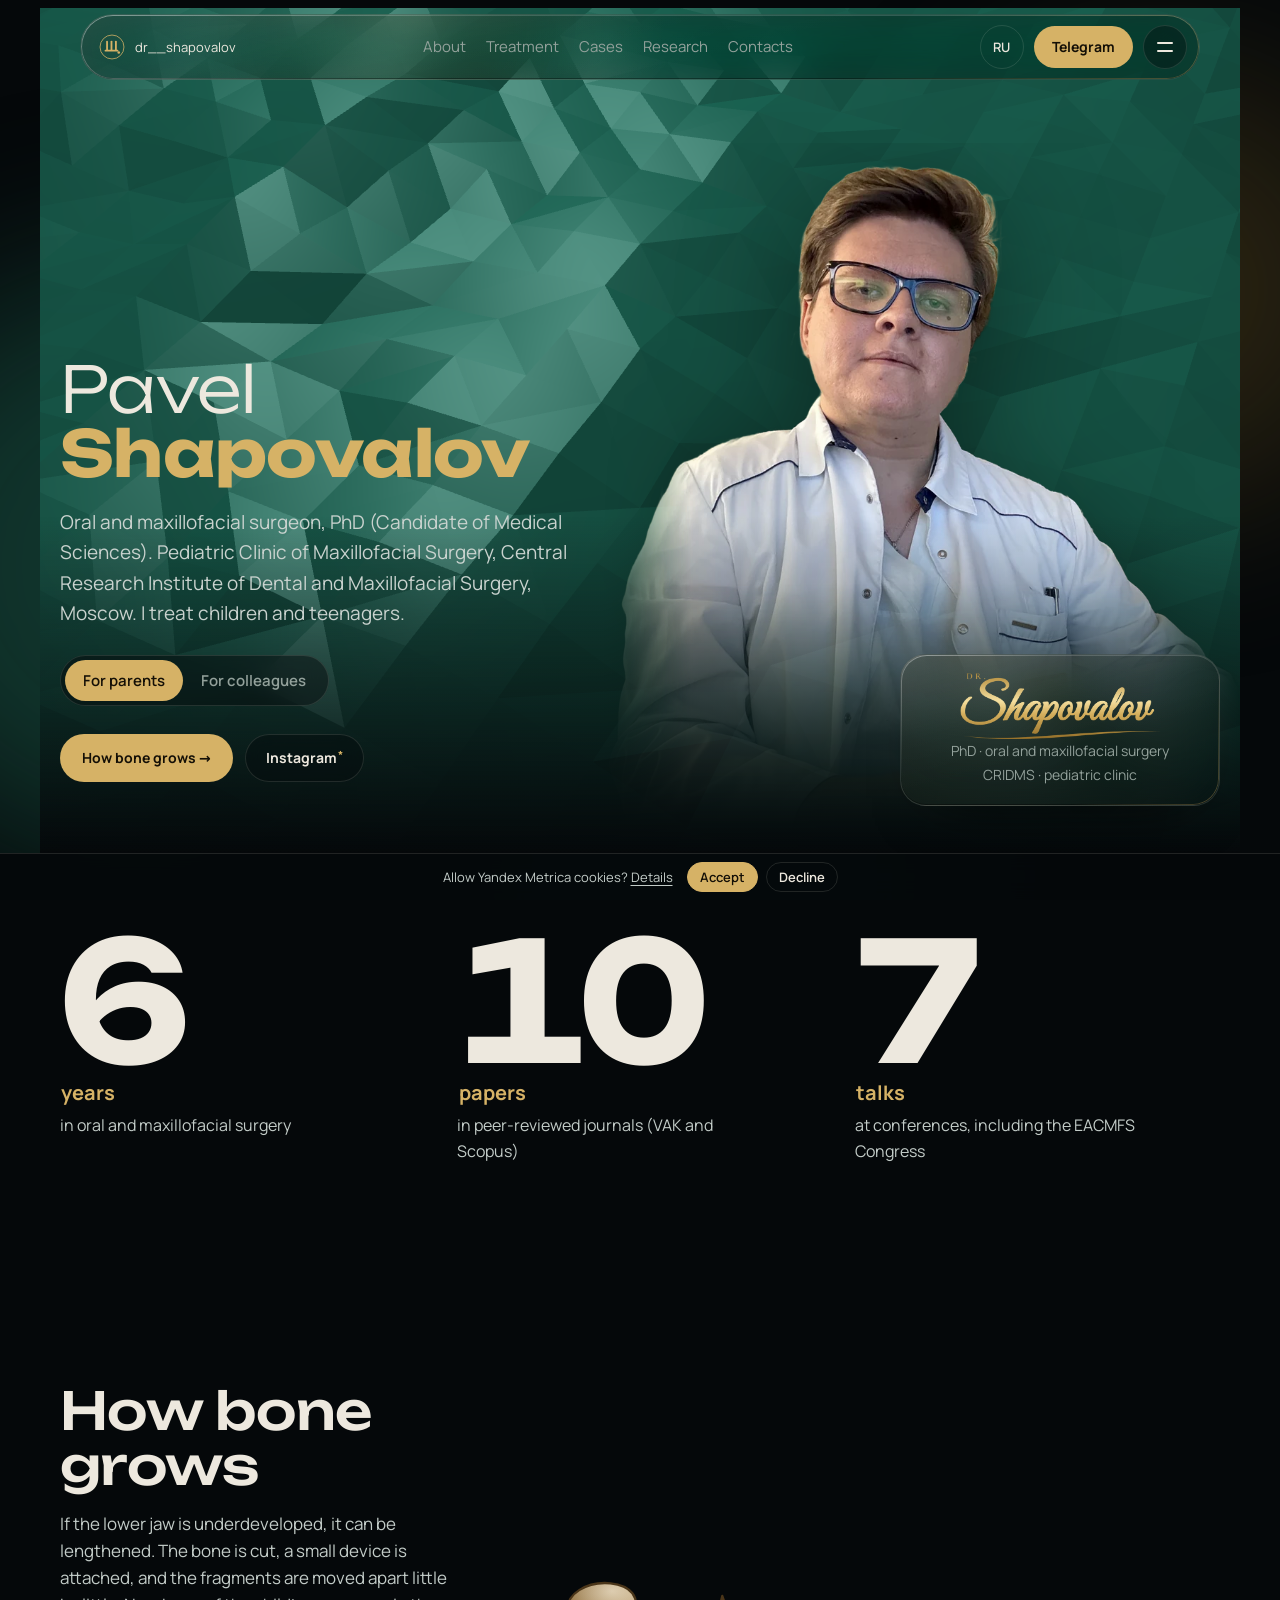
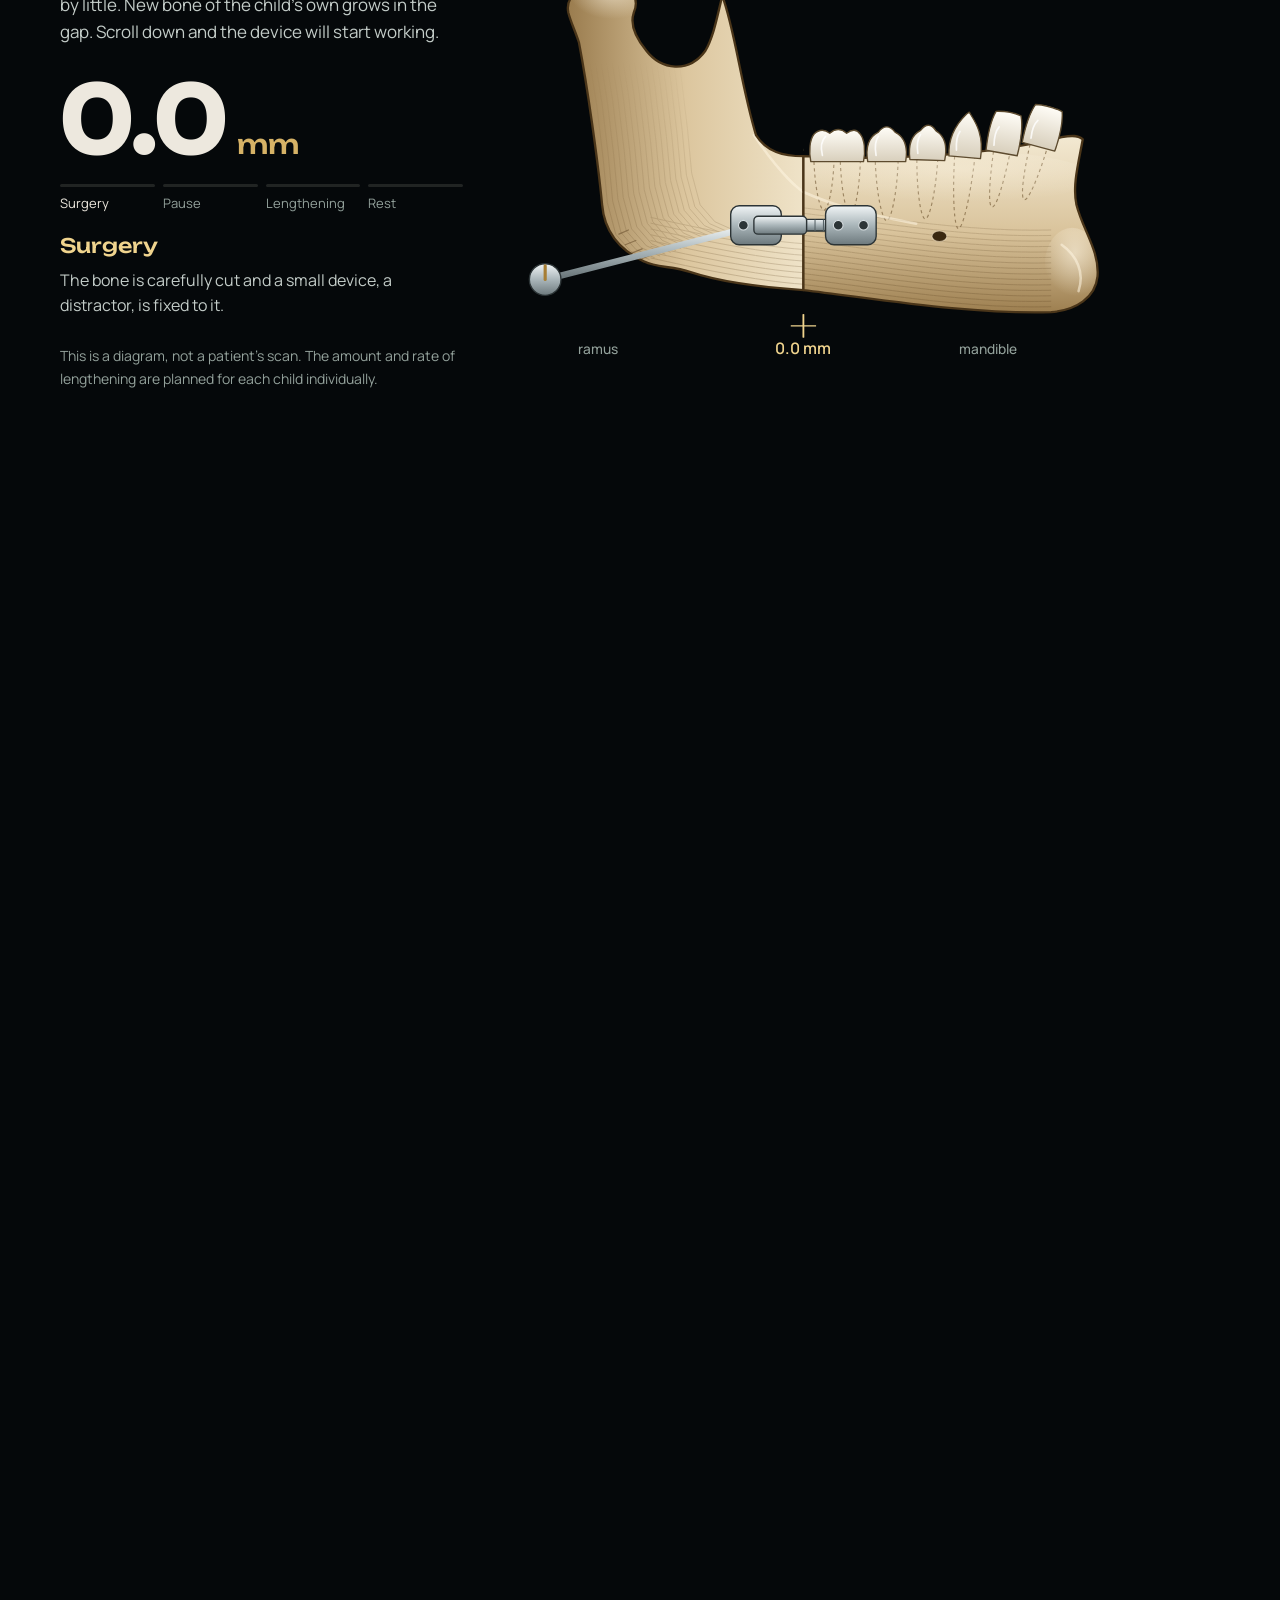
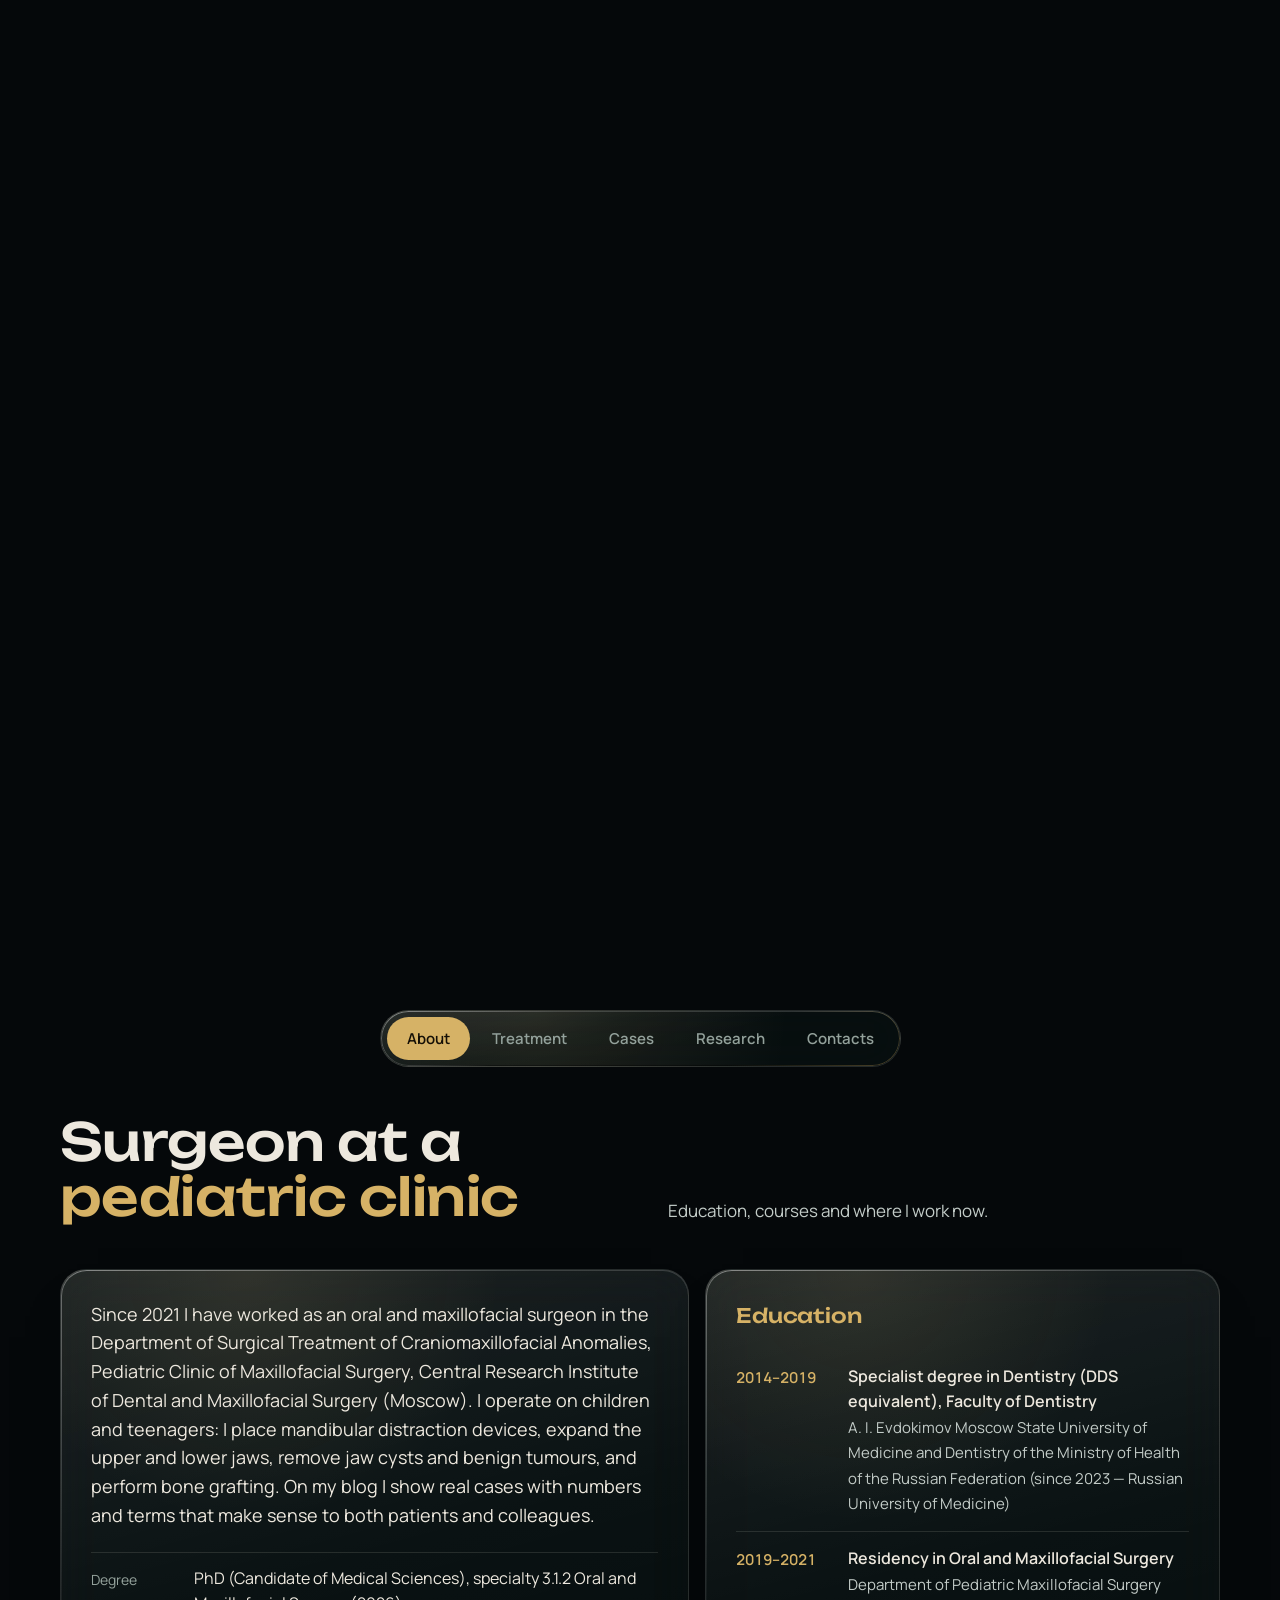
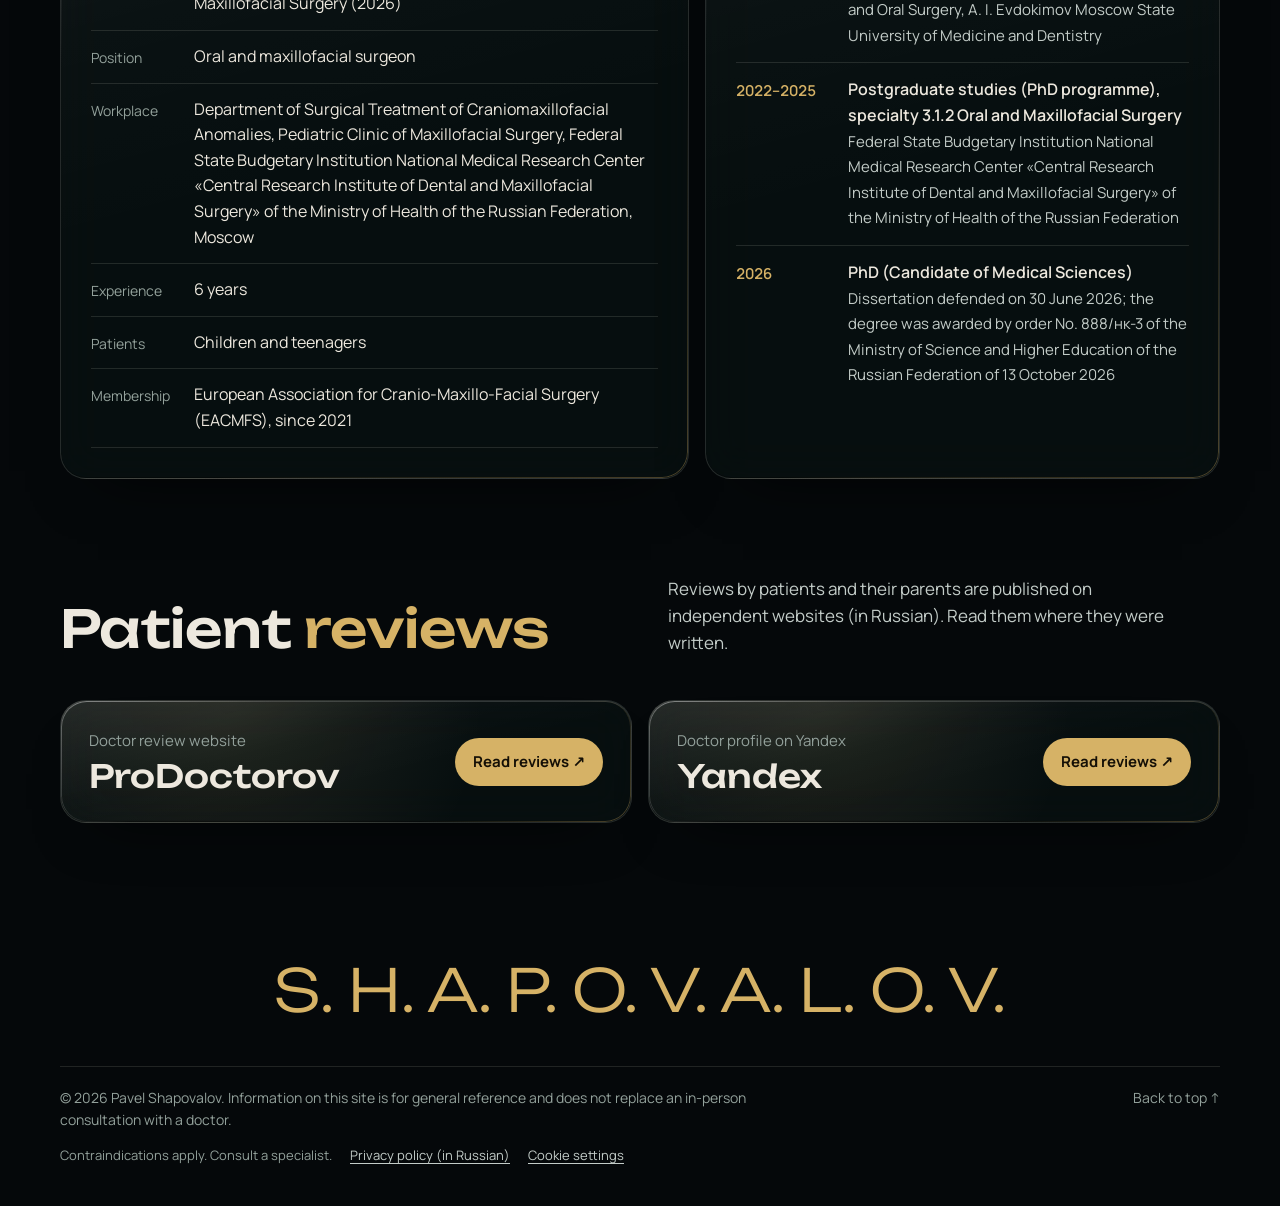
==== commit c151d3a9: "Главная: стили и код вынесены в отдельные файлы (страница вдвое легче для ИИ-поисковиков) Co-Authore" ====
--- a/en/index.html
+++ b/en/index.html
@@ -3,7 +3,7 @@
 <head>
 <meta charset="utf-8">
 <meta name="viewport" content="width=device-width, initial-scale=1, viewport-fit=cover">
-<meta http-equiv="Content-Security-Policy" content="default-src 'self'; base-uri 'none'; object-src 'none'; form-action 'none'; style-src 'self' 'unsafe-inline' https://fonts.googleapis.com; font-src 'self' https://fonts.gstatic.com; upgrade-insecure-requests; script-src 'self' 'sha256-n5CMcViWlVMIG9o9FeDu22Rmv7LNH5QQyWKpcSm724o=' https://mc.yandex.ru https://mc.yandex.com https://yastatic.net; img-src 'self' data: blob: https://mc.yandex.ru https://mc.yandex.com; connect-src 'self' https://mc.yandex.ru https://mc.yandex.com; frame-src https://yandex.ru blob: https://mc.yandex.ru https://mc.yandex.com; child-src blob: https://mc.yandex.ru https://mc.yandex.com">
+<meta http-equiv="Content-Security-Policy" content="default-src 'self'; base-uri 'none'; object-src 'none'; form-action 'none'; style-src 'self' 'unsafe-inline' https://fonts.googleapis.com; font-src 'self' https://fonts.gstatic.com; upgrade-insecure-requests; script-src 'self'  https://mc.yandex.ru https://mc.yandex.com https://yastatic.net; img-src 'self' data: blob: https://mc.yandex.ru https://mc.yandex.com; connect-src 'self' https://mc.yandex.ru https://mc.yandex.com; frame-src https://yandex.ru blob: https://mc.yandex.ru https://mc.yandex.com; child-src blob: https://mc.yandex.ru https://mc.yandex.com">
 <meta name="referrer" content="strict-origin-when-cross-origin">
 <link rel="canonical" href="https://drshapovalov.ru/en/">
 <link rel="alternate" hreflang="ru" href="https://drshapovalov.ru/">
@@ -29,600 +29,7 @@
 <title>Pavel Shapovalov — pediatric maxillofacial surgeon, Moscow</title>
 <meta name="description" content="Pavel Shapovalov, MD, PhD, pediatric oral and maxillofacial surgeon in Moscow: mandibular distraction osteogenesis, clinical cases, research.">
 <link rel="stylesheet" href="/fonts/fonts.css"><!-- Unbounded и Manrope (SIL OFL 1.1) лежат на сайте: посетители не обращаются к серверам Google -->
-<style>
-  /* Layout: a dark clinical instrument. Emerald wave field behind the hero, slow emerald/gold light
-     drifting under the whole page so every panel reads as liquid glass, gold for anything measured,
-     millimetres set in mono like readings on a device. One deliberate dark world.
-     All text comes from content.json; the admin panel edits that file. */
-  :root{
-    --void:#05080a;
-    --deep:#0a1513;
-    --emerald:#164236;
-    --ivory:#ede8de;
-    --mist:#93a19b;
-    --soft:#c3ccc8;
-    --line:rgba(237,232,222,.12);
-    --gold:#d6b266;
-    --gold-hi:#f0d48e;
-    --gold-lo:#a77e34;
-    --todo:#e6c987;
-    --display:'Unbounded','Arial Black',system-ui,sans-serif;
-    --text:'Manrope','Segoe UI',system-ui,-apple-system,sans-serif;
-    --mono:var(--text);   /* одна гарнитура для текста: моноширинный шрифт не используется */
-    color-scheme:dark;
-  }
-  /* lenis.css 1.3.27 (MIT), встроен: внешние стили в Artifact запрещены */
-  html.lenis, html.lenis body{height:auto}
-  .lenis:not(.lenis-autoToggle).lenis-stopped{overflow:clip}
-  .lenis [data-lenis-prevent]{overscroll-behavior:contain}
-  .lenis.lenis-smooth iframe{pointer-events:none}
-
-  *{box-sizing:border-box}
-  html{background:var(--void)}
-  body{background:var(--void); color:var(--ivory); font-family:var(--text); font-size:16px; line-height:1.6;
-    padding-inline:20px; padding-block:0 32px; -webkit-font-smoothing:antialiased; overflow-x:clip}
-  a{color:inherit; text-decoration:none}
-  :focus-visible{outline:2px solid var(--gold); outline-offset:3px; border-radius:8px}
-  p{margin:0}
-  .wrap{max-width:1160px; margin:0 auto; position:relative; z-index:1}
-  h1,h2,h3{font-family:var(--display); margin:0; text-wrap:balance; letter-spacing:-.01em}
-  h2{font-weight:500; font-size:clamp(30px,4.4vw,52px); line-height:1.05}
-  h2 em,h2 strong{font-style:normal; font-weight:inherit; color:var(--gold)}
-  .label{margin:0 0 14px; font-family:var(--mono); font-size:12px;  color:var(--gold)}
-
-  /* ambient light under the whole page: what the glass refracts */
-  .ambient{position:fixed; inset:0; z-index:0; pointer-events:none; overflow:hidden}
-  .ambient i{position:absolute; border-radius:50%; filter:blur(90px); opacity:.55}
-  .ambient i:nth-child(1){width:46vw; height:46vw; left:-12vw; top:30vh; background:#1b5a49}
-  .ambient i:nth-child(2){width:34vw; height:34vw; right:-8vw; top:8vh; background:#6b5420; opacity:.35}
-  .ambient i:nth-child(3){width:40vw; height:40vw; left:35vw; bottom:-18vw; background:#123a31}
-
-  /* liquid glass */
-  .glass{
-    --mx:30%; --my:0%;
-    position:relative; border-radius:26px; isolation:isolate;
-    background:
-      radial-gradient(420px circle at var(--mx) var(--my), rgba(240,212,142,.10), transparent 60%),
-      linear-gradient(165deg, rgba(255,255,255,.09), rgba(255,255,255,.015) 38%, rgba(255,255,255,0) 60%),
-      rgba(12,26,23,.42);
-    border:1px solid rgba(237,232,222,.13);
-    backdrop-filter:blur(22px) saturate(1.6); -webkit-backdrop-filter:blur(22px) saturate(1.6);
-    box-shadow:inset 0 1px 0 rgba(255,255,255,.16), inset 0 -1px 0 rgba(0,0,0,.35), 0 30px 60px -38px rgba(0,0,0,.85);
-  }
-  .glass::before{content:""; position:absolute; inset:0; border-radius:inherit; padding:1px; pointer-events:none; z-index:-1;
-    background:linear-gradient(140deg, rgba(255,255,255,.35), rgba(255,255,255,0) 30%, rgba(255,255,255,0) 70%, rgba(214,178,102,.35));
-    -webkit-mask:linear-gradient(#000 0 0) content-box, linear-gradient(#000 0 0); -webkit-mask-composite:xor; mask-composite:exclude}
-
-  /* nav */
-  .nav{position:fixed; z-index:30; left:50%; transform:translateX(-50%);
-    top:calc(env(safe-area-inset-top,0px) + 14px); width:min(1120px, calc(100% - 32px));
-    display:flex; align-items:center; justify-content:space-between; gap:16px; padding:10px 12px 10px 18px; border-radius:999px}
-  .brand{display:flex; align-items:center; gap:10px; font-family:var(--mono); font-size:13px}
-  .brand svg{width:26px; height:26px; color:var(--gold)}
-  .links{display:flex; gap:20px; font-size:15px; color:var(--mist)}
-  .links a{position:relative; padding-block:4px}
-  .links a::after{content:""; position:absolute; left:0; right:0; bottom:0; height:1px; background:var(--gold); transform:scaleX(0); transform-origin:left; transition:transform .35s}
-  .links a:hover{color:var(--ivory)} .links a:hover::after{transform:scaleX(1)}
-  .lang-sw{display:inline-grid; place-items:center; min-width:44px; height:44px; padding:0 10px; border-radius:999px; border:1px solid var(--line);
-    font-family:var(--mono); font-size:13px; font-weight:600; letter-spacing:.06em; color:var(--ivory); text-decoration:none}
-  .lang-sw:hover{border-color:var(--gold); color:var(--gold-hi)}
-  .menu-lang{font-size:.7em!important; opacity:.8}
-  .pill{display:inline-flex; align-items:center; gap:8px; padding:10px 18px; border-radius:999px; font-weight:700; font-size:14px;
-    background:var(--gold); color:#140f06; transition:background-color .2s, transform .2s}
-  .pill:hover{background:var(--gold-hi); transform:translateY(-1px)}
-  .pill:active{transform:translateY(0) scale(.98)}
-  .ghost{display:inline-flex; align-items:center; gap:8px; padding:12px 20px; border-radius:999px; font-weight:700; font-size:14px;
-    border:1px solid var(--line); background:rgba(5,8,10,.35); backdrop-filter:blur(10px); -webkit-backdrop-filter:blur(10px); transition:border-color .2s, color .2s}
-  .ghost:hover{border-color:var(--gold); color:var(--gold-hi)}
-
-  /* hero */
-  .hero{position:relative; margin-inline:-20px; min-height:min(94svh,900px); display:grid; align-items:end;
-    padding:140px 20px 72px; overflow:hidden; background:radial-gradient(120% 90% at 70% 30%, var(--emerald), var(--deep) 55%, var(--void))}
-  #waves{position:absolute; inset:0; z-index:0}
-  .hero::after{content:""; position:absolute; inset:auto 0 0 0; height:40%; z-index:1; background:linear-gradient(180deg,transparent,var(--void)); pointer-events:none}
-  .hero-in{position:relative; z-index:2; max-width:1160px; width:100%; margin:0 auto; display:grid; grid-template-columns:1.3fr .7fr; gap:40px; align-items:end}
-  .hero-in > *{min-width:0}
-  .hero h1{font-weight:300; font-size:clamp(30px,8.2vw,64px); line-height:1}
-  .hero h1 .given{white-space:nowrap}
-  .hero h1 b{display:block; font-weight:700; color:var(--gold)}
-  .lede{margin-top:22px; font-size:19px; color:#c9d2ce; max-width:46ch}
-  .actions{display:flex; flex-wrap:wrap; gap:12px; margin-top:28px}
-  .pill.big{padding:13px 22px; font-size:14px}
-  .card-id{padding:22px; display:flex; flex-direction:column; gap:16px; align-items:center; text-align:center}
-  .portrait{width:min(220px,100%); aspect-ratio:1; border-radius:50%; padding:4px; background:conic-gradient(from 210deg,var(--gold-hi),var(--gold-lo),var(--gold-hi),var(--gold-lo),var(--gold-hi))}
-  .portrait img{display:block; width:100%; height:100%; border-radius:50%; object-fit:cover; object-position:50% 30%; background:var(--deep)}
-  .signature{width:min(240px,100%); height:auto; display:block; margin-inline:auto}
-  /* фото во весь рост без фона: встаёт из нижнего края первого экрана, низ и бока растворяются */
-  .hero-fig{position:absolute; z-index:1; bottom:0; right:max(0px, calc((100% - 1160px) / 2 - 30px)); height:min(84%, 780px); width:auto; max-width:none;
-    pointer-events:none; user-select:none;
-    -webkit-mask-image:linear-gradient(180deg,#000 62%,transparent 97%),linear-gradient(90deg,transparent,#000 14%,#000 86%,transparent);
-    -webkit-mask-composite:source-in; mask-image:linear-gradient(180deg,#000 62%,transparent 97%),linear-gradient(90deg,transparent,#000 14%,#000 86%,transparent); mask-composite:intersect;
-    filter:drop-shadow(0 30px 60px rgba(0,0,0,.45))}
-  .hero.has-fig .portrait{display:none}
-  /* фото «дышит»: еле заметно поднимается и опускается; translate/scale не мешают transform от GSAP */
-  @keyframes breathe{0%{translate:0 0; scale:1}50%{translate:0 -7px; scale:1.012}100%{translate:0 0; scale:1}}
-  .hero-fig{transform-origin:50% 100%; animation:breathe 7s ease-in-out infinite}
-  @media (prefers-reduced-motion:reduce){.hero-fig{animation:none}}
-  .hero.has-fig .card-id{justify-self:end; width:min(320px,100%); padding:18px 20px; gap:8px; transform:translateY(24px)}
-  .hero.has-fig .signature{width:200px}
-  .id-meta{font-family:var(--mono); font-size:14px; color:var(--mist); line-height:1.7}
-
-  /* огромные цифры: число на пол-экрана, единица золотом, подпись под ним */
-  .readings{display:grid; grid-template-columns:repeat(3,1fr); gap:32px; margin-top:80px; position:relative; z-index:3}
-  .reading{display:flex; flex-direction:column; gap:12px; min-width:0}
-  .val{font-family:var(--display); font-weight:700; font-size:clamp(96px,13vw,196px); line-height:.8; letter-spacing:-.05em; white-space:nowrap; font-variant-numeric:tabular-nums}
-  .val small{display:block; margin:18px 0 0 .06em; font-family:var(--text); font-size:20px; font-weight:700; letter-spacing:0; color:var(--gold)}
-  .val .arr{color:var(--gold)}
-  .reading .lbl{font-size:16px; color:var(--soft); max-width:28ch}
-
-  /* аудитория: родителям / коллегам */
-  .aud{position:relative; display:inline-flex; margin-top:26px; padding:4px; border-radius:999px; border:1px solid var(--line);
-    background:rgba(5,8,10,.45); backdrop-filter:blur(10px); -webkit-backdrop-filter:blur(10px)}
-  .aud button{position:relative; z-index:1; font:600 15px var(--text); color:var(--mist); background:none; border:0; padding:10px 18px; border-radius:999px; cursor:pointer; transition:color .25s}
-  .aud button[aria-checked="true"]{color:#140f06}
-  .aud-ink{position:absolute; z-index:0; top:4px; bottom:4px; left:4px; width:0; border-radius:999px; background:var(--gold)}
-  @media (hover:hover) and (pointer:fine){ .aud button[aria-checked="false"]:hover{color:var(--ivory)} }
-
-  /* дистракция при прокрутке */
-  /* min-height, а не height: если схема не влезает в низкий экран (встроенные браузеры Threads, Instagram), секция растёт, а не наезжает на следующую */
-  .dx{position:relative; z-index:2; min-height:100svh; margin-top:110px}
-  .dx-pin{min-height:100svh; display:grid; grid-template-columns:minmax(0,.72fr) minmax(0,1.28fr); grid-template-areas:"head fig" "read fig";
-    grid-template-rows:auto 1fr; column-gap:40px; row-gap:8px; align-content:center; padding-block:110px 40px}
-  .dx-head{grid-area:head; align-self:end}
-  .dx-head p{margin-top:16px; color:var(--soft); font-size:17px; max-width:44ch}
-  .dx-fig{grid-area:fig; margin:0; min-width:0; align-self:center}
-  .dx-svg{display:block; width:100%; height:auto; overflow:visible}
-  .dx-read{grid-area:read; align-self:start; min-width:0}
-  .dx-mm{margin-top:26px; font-family:var(--display); font-weight:700; font-size:clamp(64px,7.4vw,104px); line-height:.85; letter-spacing:-.04em; font-variant-numeric:tabular-nums; white-space:nowrap}
-  .dx-mm small{margin-left:12px; font-size:max(.28em, 13px); font-weight:500; letter-spacing:0; color:var(--gold)}
-  .dx-steps{list-style:none; margin:24px 0 0; padding:0; display:grid; grid-template-columns:repeat(4,minmax(0,1fr)); gap:8px}
-  .dx-steps li{display:flex; flex-direction:column; gap:8px; font-size:13px; line-height:1.3; color:var(--mist); transition:color .25s}
-  .dx-steps li.on{color:var(--ivory)}
-  .dx-steps i{display:block; height:3px; border-radius:3px; background:rgba(237,232,222,.12); overflow:hidden}
-  .dx-steps i b{display:block; height:100%; background:var(--gold); transform-origin:left; transform:scaleX(var(--f,0))}
-  .dx-now{margin-top:18px; min-height:6.6em}
-  .dx-now b{display:block; font-family:var(--display); font-weight:500; font-size:20px; color:var(--gold-hi)}
-  .dx-now p{margin-top:6px; color:var(--soft); font-size:16px; max-width:46ch}
-  .dx-note{margin-top:10px; font-size:14px; color:var(--mist); max-width:52ch}
-  .dx-range{display:flex; flex-direction:column; gap:8px; margin-top:16px; font-size:14px; color:var(--mist)}
-  .dx-range input{width:100%; accent-color:var(--gold)}
-  .dx-svg .jaw .outline{fill:none; stroke:#4a3519; stroke-width:2.2; stroke-linejoin:round}
-  .dx-svg .hatch{fill:none; stroke:#5c4322; stroke-width:.8; opacity:.38}
-  .dx-svg .rough{fill:none; stroke:#5c4322; stroke-width:1.2; stroke-linecap:round; opacity:.5}
-  .dx-svg .ridge{fill:none; stroke:#fff6e2; stroke-width:2.4; stroke-linecap:round; opacity:.55}
-  .dx-svg .root path{fill:none; stroke:#6e5430; stroke-width:1.1; stroke-dasharray:3 3; opacity:.6}
-  .dx-svg .foramen{fill:#3a2810; stroke:#fff1d6; stroke-width:1; stroke-opacity:.5}
-  .dx-svg .enamel{fill:url(#jen); stroke:#5d4b2f; stroke-width:1.3; stroke-linejoin:round}
-  .dx-svg .shine{fill:none; stroke:#fff; stroke-width:1.6; stroke-linecap:round; opacity:.8}
-  .dx-svg .steel{fill:url(#jsteel); stroke:#2c3436; stroke-width:1.3}
-  .dx-svg .screw{fill:#2c3436; stroke:#d6dde0; stroke-width:1}
-  .dx-svg .dim{stroke:var(--gold-hi); stroke-width:1.4}
-  .dx-svg .dim-t{fill:var(--gold-hi); font:600 15px var(--text)}
-  .dx-svg .lbl-t{fill:var(--mist); font:500 13px var(--text)}
-
-  /* полноэкранное меню */
-  .burger{position:relative; width:44px; height:44px; flex:none; border-radius:50%; border:1px solid var(--line); background:rgba(5,8,10,.35); cursor:pointer; display:grid; place-items:center; color:var(--ivory)}
-  .burger span{position:absolute; left:13px; right:13px; height:1.6px; border-radius:2px; background:currentColor; transition:transform .3s cubic-bezier(.23,1,.32,1)}
-  .burger span:nth-child(1){transform:translateY(-4px)} .burger span:nth-child(2){transform:translateY(4px)}
-  .burger[aria-expanded="true"] span:nth-child(1){transform:rotate(45deg)} .burger[aria-expanded="true"] span:nth-child(2){transform:rotate(-45deg)}
-  .sr{position:absolute; width:1px; height:1px; overflow:hidden; clip:rect(0 0 0 0); white-space:nowrap}
-  .nav-end{display:flex; align-items:center; gap:10px}
-  body.menu-open .nav{z-index:70}
-  .menu{position:fixed; inset:0; z-index:60; display:flex; flex-direction:column; overflow-y:auto; background:var(--void);
-    padding:calc(env(safe-area-inset-top,0px) + 110px) 28px calc(env(safe-area-inset-bottom,0px) + 32px)}
-  .menu-aura{position:fixed; inset:0; z-index:-1; overflow:hidden; pointer-events:none}
-  .menu-aura i{position:absolute; border-radius:50%; filter:blur(80px)}
-  .menu-aura i:nth-child(1){width:70vmax; height:70vmax; left:-25vmax; top:-20vmax; background:#17614c; opacity:.8}
-  .menu-aura i:nth-child(2){width:55vmax; height:55vmax; right:-20vmax; bottom:-25vmax; background:#7a5c1f; opacity:.7}
-  .menu-aura i:nth-child(3){width:45vmax; height:45vmax; left:30vw; top:35vh; background:#0d4a52; opacity:.75}
-  .menu-in{position:relative; width:min(1120px,100%); margin-inline:auto; display:flex; flex-direction:column; gap:clamp(12px,2.2vh,24px)}
-  .menu-in > a,.menu-group > a{font-family:var(--display); font-weight:500; font-size:clamp(24px,min(4.2vw,6.4vh),50px); line-height:1.05; letter-spacing:.16em; text-transform:uppercase; width:max-content; max-width:100%}
-  .menu-sub{list-style:none; margin:4px 0 6px; padding:0; display:grid; gap:12px}
-  .menu-sub a{display:inline-flex; align-items:center; gap:14px; font-size:clamp(15px,1.5vw,19px); font-weight:600; letter-spacing:.08em}
-  .orb{width:30px; height:30px; flex:none; border-radius:50%; background:radial-gradient(circle at 34% 30%, #f6e2a8, var(--o1,#2f8f72) 46%, #071a15 100%)}
-  .menu-sub li:nth-child(3n+2) .orb{--o1:#c99a3c} .menu-sub li:nth-child(3n) .orb{--o1:#1f6f7a}
-  .menu-foot{position:relative; width:min(1120px,100%); margin:auto auto 0; padding-top:36px; display:flex; flex-wrap:wrap; gap:12px 28px; font-size:16px; color:var(--soft)}
-  .menu-foot a{color:var(--ivory)}
-  @media (hover:hover) and (pointer:fine){ .menu a:hover{color:var(--gold-hi)} .burger:hover{border-color:var(--gold)} }
-
-  /* карта */
-  .map{margin-top:16px; display:grid; grid-template-columns:minmax(0,1.3fr) minmax(0,.7fr); overflow:hidden; padding:0}
-  .map-frame{position:relative; min-height:360px; border-radius:26px 0 0 26px; overflow:hidden;
-    background:radial-gradient(60% 70% at 30% 30%, rgba(31,122,95,.55), transparent 70%), radial-gradient(50% 60% at 80% 80%, rgba(122,92,31,.45), transparent 70%), #07110f}
-  .map-frame iframe{position:absolute; inset:0; width:100%; height:100%; border:0; filter:invert(.92) hue-rotate(170deg) saturate(.65) brightness(.92)}
-  .map-frame.on::after{content:""; position:absolute; inset:0; pointer-events:none; background:rgba(22,90,70,.35); mix-blend-mode:color}
-  .map-pin{position:absolute; left:50%; top:50%; width:74px; transform:translate(-50%,-88%); color:var(--gold)}
-  .map-pin svg{display:block; width:100%; height:auto}
-  .map-ring{position:absolute; left:50%; top:50%; width:120px; height:40px; margin:-20px 0 0 -60px; border-radius:50%; border:1.5px solid rgba(214,178,102,.6)}
-  .map-frame.on .map-pin,.map-frame.on .map-ring{display:none}
-  .map-info{padding:32px 30px; display:flex; flex-direction:column; gap:14px; justify-content:center}
-  .map-info b{font-family:var(--display); font-weight:500; font-size:22px; line-height:1.25}
-  .map-info p{color:var(--soft)}
-  .map-acts{display:flex; flex-wrap:wrap; gap:10px; margin-top:6px}
-  .map-note{color:var(--gold-hi); font-size:15px}
-  @media (prefers-reduced-motion:no-preference){
-    .map-ring{animation:ping 2.4s cubic-bezier(.23,1,.32,1) infinite}
-    .aud-ink{transition:left .35s cubic-bezier(.23,1,.32,1), width .35s cubic-bezier(.23,1,.32,1)}
-    .menu-aura i:nth-child(1){animation:drift1 22s ease-in-out infinite alternate}
-    .menu-aura i:nth-child(2){animation:drift2 26s ease-in-out infinite alternate}
-    .menu-aura i:nth-child(3){animation:drift1 30s ease-in-out infinite alternate-reverse}
-  }
-  @keyframes ping{from{transform:scale(.4); opacity:1} to{transform:scale(1.4); opacity:0}}
-
-  .marquee{margin-inline:-20px; overflow:hidden; border-block:1px solid var(--line); padding-block:16px; margin-top:96px; position:relative; z-index:1}
-  .marquee-track{display:flex; width:max-content}
-  .marquee-track span{display:flex; align-items:center; gap:26px; padding-right:26px; white-space:nowrap; font-family:var(--mono); font-size:13px;  color:var(--mist)}
-  .marquee-track i{width:5px; height:5px; border-radius:50%; background:var(--gold); display:inline-block}
-
-  /* section tabs: one panel open at a time */
-  .tabbar-wrap{position:sticky; top:calc(env(safe-area-inset-top,0px) + 84px); z-index:20; display:flex; justify-content:center; margin-top:56px}
-  .tabbar{position:relative; display:flex; gap:2px; padding:6px; border-radius:999px; max-width:100%; overflow-x:auto; scrollbar-width:none}
-  .tabbar::-webkit-scrollbar{display:none}
-  .tabbar button{position:relative; z-index:1; flex:none; white-space:nowrap; font:600 15px var(--text); color:var(--mist); background:none; border:0;
-    padding:11px 20px; border-radius:999px; cursor:pointer; transition:color .35s}
-  .tabbar button:hover{color:var(--ivory)}
-  .tabbar button[aria-selected="true"]{color:#140f06}
-  .t-short{display:none}
-  .tab-ink{position:absolute; z-index:0; top:6px; bottom:6px; left:0; width:0; border-radius:999px;
-    background:var(--gold)}
-  .stage{padding-top:48px; min-height:70vh; scroll-margin-top:150px}
-  .tabpanel{scroll-margin-top:160px}
-  .sub-block{padding-top:96px; scroll-margin-top:160px}
-  .head{display:grid; grid-template-columns:1fr 1fr; gap:24px 56px; align-items:end; margin-bottom:44px}
-  .head > *{min-width:0}
-  .head p{color:var(--soft); max-width:52ch; font-size:17px}
-
-  .term{font:inherit; color:var(--ivory); background:none; border:0; padding:0; cursor:help; border-bottom:1px dashed var(--gold)}
-  .term:hover,.term[aria-expanded="true"]{color:var(--gold-hi)}
-  .tip{position:fixed; z-index:50; width:min(320px,calc(100vw - 32px)); padding:16px 18px; border-radius:18px; font-size:14px; line-height:1.5;
-    background:rgba(10,21,19,.9); border:1px solid rgba(214,178,102,.35); color:var(--ivory); backdrop-filter:blur(14px); -webkit-backdrop-filter:blur(14px);
-    opacity:0; transform:translateY(6px); transition:opacity .2s, transform .2s; pointer-events:none}
-  .tip.on{opacity:1; transform:none}
-  /* Instagram: пометка «*» и пояснение о Meta при наведении (ст. 4 закона «О СМИ») */
-  .meta-star{color:var(--gold); font-size:.8em; line-height:0; vertical-align:.35em; margin-left:1px}
-  .meta-term{font:inherit; color:inherit; background:none; border:0; padding:0; cursor:help; border-bottom:1px dashed var(--gold)}
-  .meta-term:hover,.meta-term[aria-expanded="true"]{color:var(--gold-hi)}
-  .tip b{display:block; font-family:var(--display); font-weight:500; font-size:16px; color:var(--gold-hi); margin-bottom:6px}
-  .todo{display:inline-block; padding:3px 10px; border-radius:8px; border:1px dashed var(--todo); color:var(--todo); background:rgba(214,178,102,.08); font-size:13px; font-weight:600}
-
-  /* about */
-  .about-grid{display:grid; grid-template-columns:1.1fr .9fr; gap:16px}
-  .about-grid > *{min-width:0}
-  .panel{padding:30px}
-  .panel h3{font-family:var(--display); font-weight:500; font-size:20px;  color:var(--gold); margin-bottom:18px}
-  .intro-text{color:var(--ivory); font-size:18px}
-  dl.facts{margin:22px 0 0; display:grid; grid-template-columns:max-content 1fr; border-top:1px solid var(--line)}
-  .facts dt,.facts dd{margin:0; padding:13px 0; border-bottom:1px solid var(--line)}
-  .facts dt{font-family:var(--mono); font-size:14px;  color:var(--mist); padding-right:24px; padding-top:16px}
-  .facts dd{min-width:0; font-size:16px}
-  .timeline{list-style:none; margin:0; padding:0; display:flex; flex-direction:column}
-  .timeline li{display:grid; grid-template-columns:96px 1fr; gap:16px; padding:14px 0; border-bottom:1px solid var(--line)}
-  .timeline li:last-child{border-bottom:0}
-  .timeline .y{font-family:var(--mono); font-size:15px; font-weight:600; font-variant-numeric:tabular-nums; color:var(--gold); padding-top:2px}
-  .timeline b{display:block; font-weight:600}
-  .timeline span{color:var(--soft); font-size:15px}
-  .courses{grid-column:1 / -1}
-  .course-grid{display:grid; grid-template-columns:repeat(3,1fr); gap:12px}
-  .course{padding:18px; border-radius:18px; border:1px solid var(--line); background:rgba(255,255,255,.02); display:flex; flex-direction:column; gap:6px; min-width:0}
-  .course .y{font-family:var(--mono); font-size:14px; color:var(--gold)}
-  .course b{font-weight:600; line-height:1.35}
-  .course span{color:var(--soft); font-size:15px}
-
-  /* directions */
-  .dirs{display:grid; grid-template-columns:repeat(3,1fr); gap:14px}
-  .dir{padding:28px 26px; display:flex; flex-direction:column; gap:12px; min-width:0; transition:transform .5s cubic-bezier(.2,.7,.2,1)}
-  .dir:hover{transform:translateY(-6px)}
-  .dir .idx{font-family:var(--mono); font-size:12px; color:var(--gold); letter-spacing:.14em}
-  .dir h3{font-weight:500; font-size:22px; line-height:1.15}
-  .dir p{color:var(--soft); font-size:16px}
-  .dir .go{margin-top:auto; padding-top:10px; font-size:15px; font-weight:700; color:var(--gold-hi)}
-
-  /* cases */
-  .cases{display:flex; flex-direction:column; gap:16px}
-  .case{display:grid; grid-template-columns:minmax(0,1.05fr) minmax(0,.95fr); gap:36px; padding:36px; scroll-margin-top:100px}
-  .case-text{display:flex; flex-direction:column; gap:16px; min-width:0}
-  .tags{display:flex; flex-wrap:wrap; gap:8px}
-  .tag{font-family:var(--mono); font-size:13px;  padding:5px 11px; border-radius:999px; border:1px solid var(--line); color:var(--mist)}
-  .tag:first-child{border-color:rgba(214,178,102,.45); color:var(--gold-hi)}
-  .case h3{font-weight:500; font-size:clamp(22px,2.6vw,30px); line-height:1.15}
-  .case ul{margin:0; padding:0; list-style:none; display:flex; flex-direction:column; gap:10px}
-  .case li{position:relative; padding-left:22px; color:var(--ivory); font-size:17px}
-  .case li::before{content:""; position:absolute; left:0; top:.8em; width:12px; height:1px; background:var(--gold)}
-  .case li strong{color:var(--ivory); font-weight:600}
-  .case-gal{grid-column:1 / -1; display:grid; grid-template-columns:repeat(auto-fit,minmax(min(100%,300px),1fr)); gap:16px; margin:0}
-  .case-gal figure{margin:0; display:flex; flex-direction:column; gap:10px; min-width:0}
-  .case-gal button{display:block; width:100%; padding:0; border:0; background:none; cursor:zoom-in; border-radius:18px; overflow:hidden}
-  .case-gal img{display:block; width:100%; height:auto; transition:transform .5s cubic-bezier(.2,.8,.2,1)}
-  .case-gal button:hover img{transform:scale(1.02)}
-  .case-gal button:focus-visible{outline:2px solid var(--gold); outline-offset:4px}
-  .case-gal figcaption{font-size:14px; color:var(--mist)}
-  /* много снимков разной высоты: колонки без пустот вместо сетки */
-  .case-gal.many{display:block; columns:2 300px; column-gap:16px}
-  .case-gal.many figure{break-inside:avoid; margin-bottom:16px}
-  /* фото из операционной размыто, как этапы операции; открывается крупно по нажатию */
-  .case-gal button.sens{position:relative}
-  .case-gal button.sens img{filter:blur(16px) saturate(.35) brightness(.7)}
-  .sens-note{position:absolute; inset:auto 14px 14px 14px; padding:10px 14px; border-radius:12px; background:rgba(10,21,19,.78); color:var(--ivory); font-size:14px; text-align:center}
-  .viz.solo{align-self:start}   /* кейс без графика: блок с цифрой не растягивается на всю высоту */
-  .case-more{align-self:flex-start; color:var(--gold-hi); font-weight:700; border-bottom:1px solid rgba(214,178,102,.4)}
-  .case-more:hover{color:var(--gold)}
-  .case-note{grid-column:1 / -1; font-size:13px; color:var(--mist); margin-top:-12px}
-  .lb.clean .lb-fig img{background:none; box-shadow:none}
-  .viz{padding:26px; border-radius:20px; background:rgba(5,8,10,.5); border:1px solid var(--line); display:flex; flex-direction:column; gap:20px; min-width:0}
-  .viz .big{font-family:var(--display); font-weight:500; font-size:clamp(46px,6vw,76px); line-height:.95; font-variant-numeric:tabular-nums}
-  .viz .big small{font-family:var(--mono); font-size:15px; color:var(--gold); margin-left:8px}
-  .viz .big .arr{color:var(--gold); font-weight:300}
-  .viz .cap{font-size:14px; color:var(--mist); margin-top:-10px}
-  .bars{display:flex; flex-direction:column; gap:13px}
-  .bar{display:grid; grid-template-columns:104px 1fr 64px; gap:12px; align-items:center; font-size:14px}
-  .bar .n{color:var(--mist)} .bar .v{text-align:right; font-family:var(--mono)}
-  .rail{height:8px; border-radius:99px; background:rgba(237,232,222,.06); overflow:hidden}
-  .fill{display:block; height:100%; width:var(--w); border-radius:99px; transform-origin:left; background:rgba(214,178,102,.32)}
-  .fill.on{background:linear-gradient(90deg,var(--gold-lo),var(--gold-hi))}
-  .scale{display:grid; grid-template-columns:104px 1fr 64px; gap:12px; font-family:var(--mono); font-size:13px; color:var(--mist); font-variant-numeric:tabular-nums}
-  .scale .t{display:flex; justify-content:space-between}
-
-  /* steps */
-  .steps-wrap{display:grid; grid-template-columns:.8fr 1.2fr; gap:56px; align-items:start}
-  .steps-wrap > *{min-width:0}
-  .steps-intro{position:sticky; top:110px; display:flex; flex-direction:column; gap:18px}
-  .steps-intro p{color:var(--soft); font-size:17px}
-  .steps-intro h2{font-size:clamp(26px,2.6vw,38px); overflow-wrap:break-word}
-  .steps{position:relative; list-style:none; margin:0; padding:22px 24px}
-  .steps .rail-y,.steps .prog{position:absolute; left:45px; top:44px; bottom:44px; width:1px; background:var(--line)}
-  .steps .prog{background:linear-gradient(var(--gold-hi),var(--gold-lo)); transform-origin:top}
-  .step{position:relative; display:grid; grid-template-columns:44px 1fr; gap:18px; padding-block:10px}
-  .step .n{width:44px; height:44px; border-radius:50%; display:grid; place-items:center; position:relative; z-index:1;
-    background:var(--void); border:1px solid rgba(214,178,102,.5); color:var(--gold-hi); font-family:var(--mono); font-size:15px; font-weight:600}
-  .step p{align-self:center; min-width:0; font-size:17px}
-  .step p span{color:var(--mist)}
-  .step.has-ph{grid-template-columns:44px 1fr 76px}
-  .step-ph{width:76px; height:76px; padding:0; border:1px solid var(--line); border-radius:14px; overflow:hidden; background:var(--deep); cursor:zoom-in; position:relative}
-  .step-ph img{display:block; width:100%; height:100%; object-fit:cover; transition:filter .4s ease}
-  .steps-wrap:not(.show-op) .step-ph img{filter:blur(9px) saturate(.35) brightness(.8)}
-  .step-ph:focus-visible{outline:2px solid var(--gold); outline-offset:3px}
-  .op-toggle{align-self:flex-start}
-  @media (max-width:640px){.step.has-ph{grid-template-columns:44px 1fr 60px}.step-ph{width:60px; height:60px}}
-
-  /* science */
-  .sci{display:grid; grid-template-columns:.95fr 1.05fr; gap:16px; align-items:start}
-  .sci > *{min-width:0}
-  .diss{padding:34px; display:flex; flex-direction:column; gap:18px; align-items:flex-start; position:sticky; top:var(--diss-top,110px)}
-  .diss-top{display:flex; justify-content:space-between; align-items:flex-start; gap:18px; width:100%}
-  .diss-top .thumb{width:92px; flex:none}
-  .diss .deg{font-family:var(--mono); font-size:14px; font-weight:600;  color:var(--gold)}
-  .diss h3{font-weight:500; font-size:clamp(20px,2.2vw,26px); line-height:1.25}
-  .diss-sum{color:var(--ivory); font-size:17px; padding-left:14px; border-left:2px solid var(--gold)}
-  .diss dl{margin:0; display:grid; grid-template-columns:max-content 1fr; gap:8px 18px; font-size:16px}
-  .diss dt{color:var(--mist); font-family:var(--mono); font-size:14px;  padding-top:2px}
-  .diss dd{margin:0}
-  /* диплом кандидата наук: обложка раскрывается как книжка, по развороту проходит золотой блик */
-  .dipl{margin:4px 0 0; width:100%; display:flex; flex-direction:column; gap:10px}
-  .dipl-btn{position:relative; display:block; width:100%; padding:0; border:0; background:none; cursor:zoom-in; perspective:1600px; border-radius:6px}
-  .dipl-book{position:relative; display:flex; width:100%; aspect-ratio:2000/1368; transform-style:preserve-3d}
-  .dipl-half{position:relative; width:50%; height:100%}
-  .dipl-face{position:absolute; inset:0; overflow:hidden; background:#fff; box-shadow:0 26px 50px -24px rgba(0,0,0,.85); backface-visibility:hidden; -webkit-backface-visibility:hidden}
-  .dipl-face img{position:absolute; top:0; width:200%; height:100%; max-width:none; object-fit:cover; pointer-events:none}
-  .dipl-l{transform-origin:100% 50%; transform-style:preserve-3d; z-index:2}
-  .dipl-l .dipl-face{border-radius:6px 0 0 6px} .dipl-l img{left:0}
-  .dipl-r .dipl-face{border-radius:0 6px 6px 0} .dipl-r img{right:0}
-  .dipl-face::after{content:""; position:absolute; inset:0; pointer-events:none}
-  .dipl-l .dipl-face::after{background:linear-gradient(90deg,rgba(0,0,0,0) 80%,rgba(0,0,0,.14))}
-  .dipl-r .dipl-face::after{background:linear-gradient(90deg,rgba(0,0,0,.16),rgba(0,0,0,0) 20%)}
-  .dipl-cover{position:absolute; inset:0; display:flex; flex-direction:column; align-items:center; justify-content:center; gap:7%; transform:rotateY(180deg);
-    backface-visibility:hidden; -webkit-backface-visibility:hidden; background:radial-gradient(120% 90% at 40% 30%,#7d1730,#4a0b1c 70%,#2c0611); color:#e2c27a;
-    font-family:var(--display); font-weight:600; text-align:center; letter-spacing:.06em; font-size:clamp(8px,1.1vw,13px); line-height:1.4; border-radius:6px 0 0 6px;
-    box-shadow:0 26px 50px -24px rgba(0,0,0,.85), inset 0 0 0 1px rgba(226,194,122,.25)}
-  .dipl-cover i{display:block; width:32%; aspect-ratio:1; border:2px solid rgba(226,194,122,.75); border-radius:50%; box-shadow:inset 0 0 0 6px rgba(226,194,122,.16)}
-  .dipl-shine{position:absolute; inset:0; z-index:3; pointer-events:none; border-radius:6px; overflow:hidden; opacity:0}
-  .dipl-shine::after{content:""; position:absolute; top:-20%; bottom:-20%; left:-45%; width:30%; transform:skewX(-18deg);
-    background:linear-gradient(90deg,rgba(255,236,170,0),rgba(255,236,170,.5),rgba(255,255,255,.7),rgba(255,236,170,.5),rgba(255,236,170,0)); mix-blend-mode:screen}
-  .dipl-shine.go{opacity:1} .dipl-shine.go::after{animation:dipl-sweep 1.3s cubic-bezier(.45,0,.2,1) forwards}
-  @keyframes dipl-sweep{to{left:125%}}
-  .dipl-btn:focus-visible{outline:2px solid var(--gold); outline-offset:4px}
-  @media (hover:hover) and (pointer:fine){ .dipl-book{transition:transform .5s cubic-bezier(.23,1,.32,1)} .dipl-btn:hover .dipl-book{transform:translateY(-3px) rotateX(4deg)} }
-  .dipl figcaption{font-size:14px; color:var(--mist)}
-  .pubs{display:flex; flex-direction:column; gap:12px}
-  .pub{padding:24px 26px; display:grid; grid-template-columns:auto 1fr; align-items:start; gap:18px; transition:transform .45s cubic-bezier(.2,.7,.2,1)}
-  /* миниатюра титульной страницы у публикации */
-  .thumb{display:block; align-self:start; height:fit-content; max-height:max-content; width:84px; padding:0; border:0; border-radius:6px; background:#fff; cursor:zoom-in; overflow:hidden;
-    box-shadow:0 10px 24px -12px rgba(0,0,0,.8); transform-origin:50% 100%; transition:transform .3s cubic-bezier(.23,1,.32,1)}
-  .thumb img{display:block; width:100%; height:auto; aspect-ratio:var(--ar,.707); object-fit:cover; object-position:top; pointer-events:none}
-  .thumb.poster{width:96px; --ar:.633}
-  .thumb-cell{align-self:start; min-width:0}
-  @media (hover:hover) and (pointer:fine){ .thumb:hover{transform:rotate(-3deg) scale(1.06)} }
-  .pub .src a.lnk:hover{text-decoration:underline}
-  .pub.flash{box-shadow:0 0 0 2px var(--gold), 0 0 40px -8px rgba(214,178,102,.6)}
-
-  /* веер титульных страниц */
-  .fan-wrap{margin:-8px 0 40px}
-  .fan{--cw:clamp(80px,12vw,172px); position:relative; height:calc(var(--cw) * 1.414 + var(--cw) * .3 + 56px); margin-inline:auto; max-width:1000px}
-  .fan-card{position:absolute; left:50%; bottom:28px; width:var(--cw); padding:0; border:0; border-radius:7px; background:#fff; cursor:zoom-in;
-    overflow:hidden; transform-origin:50% 150%; box-shadow:0 18px 40px -18px rgba(0,0,0,.9), 0 2px 6px rgba(0,0,0,.35)}
-  .fan-card img{display:block; width:100%; aspect-ratio:.707; object-fit:cover; object-position:top}
-  .fan-hint{margin-top:4px; text-align:center; font-size:14px; color:var(--mist)}
-
-  /* просмотр страницы целиком */
-  .lb{position:fixed; inset:0; z-index:80; display:grid; place-items:center}
-  .lb-scrim{position:absolute; inset:0; background:rgba(3,6,6,.86); backdrop-filter:blur(8px); -webkit-backdrop-filter:blur(8px)}
-  .lb-in{position:relative; width:min(1100px,100%); max-height:100%; overflow:auto; overscroll-behavior:contain; display:grid; grid-template-columns:minmax(0,auto) minmax(0,320px);
-    gap:28px; align-items:start; padding:calc(env(safe-area-inset-top,0px) + 28px) 24px calc(env(safe-area-inset-bottom,0px) + 28px)}
-  .lb-fig{margin:0; justify-self:end}
-  .lb-fig img{display:block; max-width:100%; max-height:calc(100svh - 56px); width:auto; height:auto; border-radius:8px; background:#fff; box-shadow:0 30px 80px -30px #000}
-  .lb.tall .lb-fig img{max-height:none; width:min(760px,100%)}
-  .lb-cap{position:sticky; top:0; display:flex; flex-direction:column; gap:12px; padding-top:8px}
-  .lb-cap b{font-family:var(--display); font-weight:500; font-size:20px; line-height:1.3}
-  .lb-cap span{color:var(--soft); font-size:15px}
-  .lb-acts{display:flex; flex-wrap:wrap; gap:10px; margin-top:6px}
-  .lb-x{position:fixed; z-index:2; top:calc(env(safe-area-inset-top,0px) + 14px); right:calc(env(safe-area-inset-right,0px) + 14px); width:46px; height:46px; border-radius:50%;
-    border:1px solid var(--line); background:rgba(5,8,10,.7); color:var(--ivory); font-size:26px; line-height:1; cursor:pointer}
-  @media (max-width:760px){
-    .lb-in{grid-template-columns:1fr; gap:16px; padding-inline:16px; padding-top:calc(env(safe-area-inset-top,0px) + 72px)}
-    .lb-fig{justify-self:center} .lb-fig img{max-height:none}
-    .lb-cap{position:static}
-  }  .pub .num{font-family:var(--display); font-weight:300; font-size:26px; color:var(--gold); line-height:1.1; font-variant-numeric:tabular-nums}
-  .pub b{display:block; font-weight:600; line-height:1.35; font-size:17px}
-  .pub .au{display:block; margin-top:8px; color:var(--soft); font-size:15px}
-  .pub .src{display:flex; flex-wrap:wrap; gap:6px 14px; margin-top:8px; font-family:var(--mono); font-size:14px; color:var(--mist)}
-  .pub .src .lnk{color:var(--gold-hi)}
-  .pub .num{min-width:2ch}
-  .tabs{display:flex; flex-wrap:nowrap; overflow-x:auto; scrollbar-width:none; gap:8px; margin-bottom:14px; padding:6px; border-radius:999px; width:max-content; max-width:100%;
-    background:rgba(12,26,23,.42); border:1px solid rgba(237,232,222,.13); backdrop-filter:blur(18px); -webkit-backdrop-filter:blur(18px)}
-  .tabs::-webkit-scrollbar{display:none}
-  .tabs button{flex:none; white-space:nowrap; font:inherit; font-size:15px; font-weight:600; color:var(--mist); background:none; border:0; cursor:pointer; padding:8px 14px; border-radius:999px; display:flex; gap:8px; align-items:center; transition:background .25s, color .25s}
-  .tabs button span{font-family:var(--mono); font-size:14px; color:var(--gold)}
-  .tabs button[aria-selected="true"]{background:var(--gold); color:#140f06}
-  .tabs button[aria-selected="true"] span{color:#140f06}
-  .profiles{display:flex; flex-wrap:wrap; gap:8px; margin-top:6px}
-  .chip{display:inline-flex; flex-direction:column; gap:2px; padding:9px 14px; border-radius:14px; border:1px solid var(--line); background:rgba(255,255,255,.03); font-family:var(--mono); font-size:13px}
-  .chip small{font-size:13px;  color:var(--mist)}
-  a.chip:hover{border-color:var(--gold); color:var(--gold-hi)}
-  [hidden]{display:none!important}
-
-  /* work + contacts */
-  .work{padding:48px; display:grid; grid-template-columns:1.2fr .8fr; gap:36px; align-items:end;
-    background:radial-gradient(90% 120% at 100% 0%, rgba(22,66,54,.75), transparent 60%), rgba(12,26,23,.42)}
-  .work > *{min-width:0}
-  .work p{color:var(--soft); max-width:56ch; margin-top:14px}
-  .work-name{margin-top:22px; font-weight:500; font-size:clamp(20px,2.2vw,26px); line-height:1.2}
-  .work .side{display:flex; flex-direction:column; gap:12px; align-items:flex-start}
-  .contacts{display:grid; grid-template-columns:repeat(4,1fr); gap:14px}
-  .contact{padding:24px; display:flex; flex-direction:column; gap:28px; min-width:0; transition:transform .45s cubic-bezier(.2,.7,.2,1)}
-  a.contact:hover{transform:translateY(-4px)}
-  .contact small{font-family:var(--mono); font-size:14px;  color:var(--mist)}
-  /* отзывы: только ссылки на независимые площадки, без цитат (ст. 24 закона «О рекламе») */
-  .rev-list{display:grid; grid-template-columns:repeat(auto-fit,minmax(min(100%,320px),1fr)); gap:16px}
-  .rev{padding:28px; display:flex; flex-wrap:wrap; align-items:center; justify-content:space-between; gap:16px 24px; min-width:0; transition:transform .45s cubic-bezier(.2,.7,.2,1)}
-  .rev > div{min-width:0}
-  .rev small{display:block; font-size:15px; color:var(--mist)}
-  .rev b{display:block; margin-top:6px; font-family:var(--display); font-weight:500; font-size:clamp(24px,2.6vw,32px); line-height:1.1}
-  .rev .go{flex:none; padding:12px 18px; border-radius:999px; background:var(--gold); color:#140f06; font-weight:700; font-size:15px; white-space:nowrap}
-  @media (hover:hover) and (pointer:fine){ a.rev:hover{transform:translateY(-4px)} a.rev:hover .go{background:var(--gold-hi)} }
-  .contact > span{font-family:var(--display); font-weight:500; font-size:18px; overflow-wrap:anywhere}
-
-  footer{padding-block:120px 0; position:relative; z-index:1}
-  .foot-ym{margin-top:14px; font-size:12px; color:var(--mist); max-width:70ch}
-  .foot-ym a{color:inherit; text-decoration:underline; text-underline-offset:3px}
-  .wordmark{font-family:var(--display); font-weight:300; text-align:center; white-space:nowrap; font-size:clamp(14px,4.6vw,60px);  color:var(--gold)}
-  .foot{margin-top:28px; padding-top:20px; border-top:1px solid var(--line); display:flex; flex-wrap:wrap; justify-content:space-between; gap:12px; font-size:14px; color:var(--mist)}
-  .foot p{max-width:80ch}
-  .foot-legal{margin-top:14px; display:flex; flex-wrap:wrap; gap:6px 18px; align-items:baseline; font-size:13px; color:var(--mist)}
-  .foot-legal a, .linkish{color:var(--soft); text-decoration:underline; text-underline-offset:3px}
-  .linkish{font:inherit; background:none; border:0; padding:0; cursor:pointer}
-  /* согласие на cookie: Метрика не грузится до «Принять»; отказ ничего на сайте не ломает */
-  /* тонкая полоска у нижнего края: одна строка, не закрывает контент; после ответа исчезает навсегда */
-  .ck{position:fixed; z-index:60; left:0; right:0; bottom:0; padding:8px 16px calc(8px + env(safe-area-inset-bottom,0px));
-    display:flex; flex-wrap:wrap; align-items:center; justify-content:center; gap:6px 14px; font-size:13px; line-height:1.4; color:var(--soft);
-    background:rgba(5,8,10,.92); border-top:1px solid var(--line); backdrop-filter:blur(10px); -webkit-backdrop-filter:blur(10px)}
-  .ck p{margin:0}
-  .ck a{color:var(--soft); text-decoration:underline; text-underline-offset:3px}
-  .ck-btns{display:flex; gap:8px}
-  .ck button{font:inherit; font-weight:600; padding:5px 12px; border-radius:999px; cursor:pointer; border:1px solid var(--line); background:none; color:var(--ivory)}
-  .ck #ck-yes{background:var(--gold); border-color:var(--gold); color:#140f06}
-  @media (max-width:640px){ .ck{bottom:calc(72px + env(safe-area-inset-bottom,0px)); padding:7px 12px; flex-wrap:nowrap; justify-content:space-between; gap:10px; background:rgba(5,8,10,.95)}
-    .ck button{padding:5px 10px} }
-
-  @media (prefers-reduced-motion:no-preference){
-    .tab-ink{transition:left .5s cubic-bezier(.2,.8,.2,1), width .5s cubic-bezier(.2,.8,.2,1)}
-    .ambient i:nth-child(1){animation:drift1 28s ease-in-out infinite alternate}
-    .ambient i:nth-child(2){animation:drift2 34s ease-in-out infinite alternate}
-    .ambient i:nth-child(3){animation:drift1 40s ease-in-out infinite alternate-reverse}
-  }
-  @keyframes slide{to{transform:translateX(-50%)}}
-  @keyframes drift1{to{transform:translate(18vw,-14vh) scale(1.15)}}
-  @keyframes drift2{to{transform:translate(-14vw,30vh) scale(.9)}}
-
-  @media (max-width:960px){
-    .links{display:none}
-    .hero-in,.head,.steps-wrap,.about-grid,.sci,.work{grid-template-columns:1fr}
-    .card-id{flex-direction:row; text-align:left; align-items:center}
-    .portrait{width:120px; flex:none}
-    .hero.has-fig{align-content:end; padding-top:88px}
-    .hero-fig{position:relative; grid-row:1; display:block; justify-self:center; right:auto; height:auto; width:min(100%,460px); margin:0 auto -64px;
-      -webkit-mask-image:linear-gradient(180deg,#000 70%,transparent 99%),linear-gradient(90deg,transparent,#000 10%,#000 90%,transparent);
-      mask-image:linear-gradient(180deg,#000 70%,transparent 99%),linear-gradient(90deg,transparent,#000 10%,#000 90%,transparent)}
-    .hero.has-fig .hero-in{grid-row:2}
-    .hero.has-fig .card-id{justify-self:stretch; width:auto; transform:none; flex-direction:column; align-items:flex-start}
-    .dirs,.course-grid{grid-template-columns:1fr}
-    .case{grid-template-columns:1fr; padding:26px}
-    .steps-intro,.diss{position:static}
-    .contacts{grid-template-columns:1fr 1fr}
-    .work{padding:32px 24px}
-    .readings{gap:20px}
-    .map{grid-template-columns:1fr}
-    .map-frame{border-radius:26px 26px 0 0; min-height:300px}
-    .dx-pin{grid-template-columns:1fr; grid-template-areas:"head" "fig" "read"; grid-template-rows:auto auto auto; row-gap:14px; align-content:start; padding-block:96px 24px}
-    .dx-head p{font-size:16px}
-    .dx-mm{margin-top:4px}
-    .dx-now{min-height:7.4em}
-  }
-  @media (max-width:640px){
-    .readings{grid-template-columns:1fr; gap:40px; margin-top:56px}
-    .val{font-size:clamp(96px,34vw,150px)}
-    .nav #nav-tg{display:none}
-    .menu{padding-inline:22px}
-    .dx{margin-top:72px}
-    .dx-pin{padding-block:88px 96px; row-gap:10px}
-    .dx-head h2{font-size:28px}
-    .dx-head p{margin-top:8px; font-size:15px; line-height:1.45}
-    .dx-mm{font-size:56px; display:inline-block}
-    .dx-steps{margin-top:14px} .dx-steps li{font-size:12px}
-    .dx-now{margin-top:12px; min-height:7.6em} .dx-now b{font-size:17px} .dx-now p{font-size:15px; line-height:1.45}
-    .dx-note{font-size:13px; margin-top:4px}
-    .dx-svg .lbl-t{font-size:24px} .dx-svg .dim-t{font-size:26px}
-    .sub-block{padding-top:72px}
-    .contacts{grid-template-columns:1fr}
-    .card-id{padding:16px; gap:14px}
-    .portrait{width:92px}
-    .signature{width:170px; margin-inline:0}
-    .bar,.scale{grid-template-columns:78px 1fr 56px; gap:10px}
-    .viz .big{font-size:42px; white-space:nowrap}
-    dl.facts,.diss dl{grid-template-columns:1fr}
-    .facts dt{padding-bottom:0; border-bottom:0}
-    .facts dd{padding-top:4px}
-    .timeline li{grid-template-columns:1fr; gap:4px}
-    .panel,.diss{padding:24px}
-    .pub{grid-template-columns:auto minmax(0,1fr); gap:14px} .thumb{width:64px} .thumb.poster{width:72px}
-    .fan-wrap{margin:0 -20px 28px; overflow-x:clip}
-    /* телефон: вкладки внизу экрана, под большим пальцем, все пять видны сразу */
-    body{padding-bottom:calc(env(safe-area-inset-bottom,0px) + 104px)}
-    .tabbar-wrap{position:fixed; top:auto; left:10px; right:10px; bottom:calc(env(safe-area-inset-bottom,0px) + 10px); margin:0; z-index:40}
-    .tabbar{width:100%; overflow:visible; border-radius:22px; padding:5px}
-    .tab-ink{top:5px; bottom:5px; border-radius:17px}
-    .tabbar button{flex:1 1 0; min-width:0; padding:13px 2px; font-size:13px; border-radius:17px; text-align:center}
-    .t-long{display:none} .t-short{display:inline}
-    .stage{padding-top:44px; scroll-margin-top:90px}
-    .tabpanel{scroll-margin-top:90px}
-  }
-  /* низкие экраны телефона: схема и текст должны помещаться в один экран, пока секция закреплена */
-  @media (max-width:960px) and (max-height:800px){
-    .dx-pin{padding-block:90px 86px; row-gap:6px}
-    .dx-head h2{font-size:24px}
-    .dx-head p{margin-top:6px; font-size:14px; line-height:1.4; display:-webkit-box; -webkit-line-clamp:3; -webkit-box-orient:vertical; overflow:hidden}
-    .dx-svg{max-height:29svh}
-    .dx-mm{font-size:44px}
-    .dx-steps{margin-top:10px}
-    .dx-now{margin-top:8px; min-height:5.6em} .dx-now b{font-size:16px} .dx-now p{font-size:14px; line-height:1.4; margin-top:4px}
-    .dx-note{font-size:12px; line-height:1.35}
-  }
-  @media (max-width:960px) and (max-height:680px){
-    .dx-head p{-webkit-line-clamp:2}
-    .dx-svg{max-height:26svh}
-    .dx-mm{font-size:38px}
-    .dx-now{min-height:4.4em}
-  }
-  @media (max-width:960px) and (max-height:600px){
-    .dx-pin{padding-block:88px 80px}
-    .dx-svg{max-height:22svh}
-    .dx-mm{font-size:32px}
-    .dx-steps li{font-size:11px}
-    .dx-now p{font-size:13px}
-    .dx-note{font-size:11px}
-  }
-  @media (max-width:360px){
-    .tabbar button{font-size:12px; padding-inline:0; letter-spacing:-.01em}
-  }
-</style>
+<link rel="stylesheet" href="/site-e8a05d006f.css">
 </head>
 <body>
 
@@ -992,761 +399,7 @@
 <script src="/vendor/lenis.min.js"></script>
 <script src="/vendor/gsap.min.js"></script>
 <script src="/vendor/ScrollTrigger.min.js"></script>
-<script>
-(() => {
-  const reduce = matchMedia('(prefers-reduced-motion: reduce)').matches;
-  const $ = (id) => document.getElementById(id);
-  let PREVIEW = location.hash === '#preview';   // в админке пустые поля видны как «Добавить»
-  /* ---------- язык: ?lang=en — английская версия (текст из content.en.json, подписи интерфейса — из EN) ---------- */
-  const LANG = (/[?&]lang=en\b/.test(location.search) || /^\/en(\/|$)/.test(location.pathname)) ? 'en' : 'ru';
-  // старые ссылки ?lang=en ведут на /en/ (предпросмотр в админке остаётся на ?lang=en)
-  if (/[?&]lang=en\b/.test(location.search) && !/^\/en(\/|$)/.test(location.pathname) && window.top === window && location.hash !== '#preview') location.replace('/en/' + location.hash);
-  const EN = {
-    'Обо мне': 'About', 'Направления': 'Treatment', 'Кейсы': 'Cases', 'Наука': 'Research', 'Контакты': 'Contacts', 'Меню': 'Menu',
-    'Отзывы': 'Reviews', 'Как растёт кость': 'How bone grows', 'Лечение': 'Treatment', 'Родителям': 'For parents', 'Коллегам': 'For colleagues',
-    'Как растёт кость →': 'How bone grows →',
-    'Схема: дистракция нижней челюсти. Задний фрагмент неподвижен, передний отходит вперёд, в щели формируется новая кость.': 'Diagram: mandibular distraction. The posterior fragment stays still, the anterior one moves forward, and new bone forms in the gap.',
-    'ветвь': 'ramus', 'челюсть': 'mandible', 'мм': 'mm', 'Покрутите аппарат': 'Turn the device',
-    'Образование, курсы и то, где я работаю сейчас.': 'Education, courses and where I work now.', 'Образование': 'Education',
-    'Курсы и повышение квалификации': 'Courses and training', 'Чем я': 'What I', 'занимаюсь': 'treat',
-    'Термины подчёркнуты пунктиром. Нажмите на любой, чтобы прочитать короткое объяснение.': 'Terms are underlined with dots. Tap any of them to read a short explanation.',
-    'Результат': 'Results', 'в цифрах': 'in numbers',
-    'Полосы на графиках отложены в масштабе. Фото пациентов публикуются только с письменного согласия пациентов и их законных представителей.': 'Bars are drawn to scale. Patient photos are published only with the written consent of the patients and their legal guardians.',
-    'Показать фото операции': 'Show surgery photos', 'Скрыть фото операции': 'Hide surgery photos', 'Диссертация': 'Dissertation', 'и статьи': 'and papers',
-    'Нажмите на страницу, чтобы открыть её целиком': 'Tap a page to open it in full', 'Где': 'Where', 'меня найти': 'to find me',
-    'Новые кейсы выходят в Telegram-канале и в Instagram.': 'New cases are posted on my Telegram channel and Instagram (in Russian).',
-    'Где я': 'Where I', 'работаю': 'work', 'Здесь карта не встраивается. Откройте её в Яндекс Картах или 2ГИС: кнопки ниже.': 'The map cannot be embedded here. Open it in Yandex Maps or 2GIS with the buttons below.',
-    'Показать карту': 'Show map', 'Яндекс Карты ↗': 'Yandex Maps ↗', '2ГИС ↗': '2GIS ↗', 'Наверх ↑': 'Back to top ↑',
-    'Сайт считает посещения с помощью сервиса': 'This site counts visits with', 'Яндекс Метрика': 'Yandex Metrica',
-    ': страницы, источник перехода, город, устройство — без имён и контактов.': ': pages, referral source, city, device — no names or contact details.',
-    'Открыть статью ↗': 'Open paper ↗', 'К публикации в списке': 'Go to the paper in the list', 'Разделы': 'Sections', 'Наверх': 'Back to top',
-    'Меню сайта': 'Site menu', 'Павел Шаповалов в кабинете': 'Pavel Shapovalov in his office', 'Кому рассказать': 'Audience',
-    'Павел Шаповалов': 'Pavel Shapovalov', 'Разделы сайта': 'Site sections', 'Титульные страницы публикаций': 'Title pages of publications',
-    'Научные работы': 'Research work', 'Закрыть': 'Close', 'Закрыть меню': 'Close menu',
-    'Работа с ортодонтом': 'Work with orthodontists', 'Статьи': 'Papers', 'Доклады': 'Talks', 'Программы для ЭВМ': 'Software',
-    'Кандидатская диссертация': 'PhD dissertation', 'Специальность': 'Specialty', 'Руководитель': 'Supervisor', 'Защита': 'Defence',
-    'Открыть диссертацию →': 'Open the dissertation →', 'ЭВМ': 'SW', 'Читать ↗': 'Read ↗', 'Этап': 'Step', 'Страница: ': 'Page: ', 'Карта: ': 'Map: ',
-    'тело нижней челюсти': 'mandibular body', 'English version': 'Русская версия', 'Подробнее о случае': 'Case details (in Russian)',
-    'Имеются противопоказания. Необходима консультация специалиста.': 'Contraindications apply. Consult a specialist.', 'Политика конфиденциальности': 'Privacy policy (in Russian)',
-    'Настройки cookie': 'Cookie settings', 'Принять': 'Accept', 'Отклонить': 'Decline', 'Фото из операционной. Нажмите, чтобы открыть': 'Operating-room photo. Tap to open', 'Читать отзывы ↗': 'Read reviews ↗'
-  };
-  const tr = (ru) => (LANG === 'en' && EN[ru] != null ? EN[ru] : ru);
-  // подписи интерфейса в HTML и в разметке, которую собирает render(): точное совпадение текста узла или атрибута
-  function i18nDom(root) {
-    if (LANG !== 'en') return;
-    const w = document.createTreeWalker(root, NodeFilter.SHOW_TEXT);
-    for (let n; (n = w.nextNode());) { const k = n.nodeValue.replace(/\s+/g, ' ').trim(); if (k && EN[k] != null) n.nodeValue = n.nodeValue.replace(n.nodeValue.trim(), EN[k]); }
-    root.querySelectorAll('[aria-label],[alt],[title]').forEach((e) => ['aria-label', 'alt', 'title'].forEach((a) => { const v = e.getAttribute(a); if (v && EN[v] != null) e.setAttribute(a, EN[v]); }));
-  }
-  if (LANG === 'en') {
-    document.documentElement.lang = 'en';
-    document.title = 'Pavel Shapovalov — pediatric maxillofacial surgeon, Moscow';
-    document.querySelector('meta[name="description"]')?.setAttribute('content', 'Pavel Shapovalov, MD, PhD, pediatric oral and maxillofacial surgeon in Moscow: mandibular distraction osteogenesis, clinical cases, research.');
-    for (const id of ['lang-sw', 'menu-lang']) { const a = $(id); if (a) { a.href = '/'; a.hreflang = 'ru'; a.lang = 'ru'; } }
-    $('lang-sw').textContent = 'RU'; $('lang-sw').setAttribute('aria-label', 'Русская версия');
-    $('ck-text').innerHTML = 'Allow Yandex Metrica cookies? <a href="/privacy/">Details</a>';
-    i18nDom(document.body);
-  }
-
-  let TERMS = {};
-
-  /* ---------- текст из content.json ---------- */
-  const esc = (s) => String(s ?? '').replace(/[&<>"']/g, (c) => ({ '&': '&amp;', '<': '&lt;', '>': '&gt;', '"': '&quot;', "'": '&#39;' }[c]));
-  // **жирный** и [[ключ|термин]]: термины из словаря открываются по нажатию
-  const rich = (s) => esc(s)
-    .replace(/\*\*(.+?)\*\*/g, '<strong>$1</strong>')
-    .replace(/\[\[([a-z0-9_-]+)\|(.+?)\]\]/gi, (m, k, t) => TERMS[k] ? `<button class="term" type="button" data-term="${k}">${t}</button>` : t);
-  const todo = (what) => PREVIEW ? `<span class="todo">Добавить: ${esc(what)}</span>` : '';
-  const val = (v, what) => (v && String(v).trim()) ? rich(v) : todo(what);
-  const safeUrl = (u) => { const v = String(u || '').trim(); return /^(https?:|#|mailto:|tel:|\/?img\/|\/?lechenie\/|\/?kejsy\/)/i.test(v) ? v.replace(/^(img|lechenie|kejsy)\//i, '/$1/') : ''; };
-  const ext = (u) => /^https?:/i.test(u) ? ' target="_blank" rel="noopener"' : '';
-  const num = (s) => parseFloat(String(s).replace(',', '.'));
-
-  let CONTENT = {};
-  function render(c) {
-    CONTENT = c;
-    TERMS = Object.fromEntries((c.terms || []).map((t) => [t.key, t]));
-    const h = c.hero || {};
-    $('h-name').innerHTML = `<span class="given">${esc([h.firstName, h.middleName].filter(Boolean).join(' '))}</span> <b>${esc(h.lastName)}</b>`;
-    $('h-card').innerHTML = [h.cardLine1, h.cardLine2].filter(Boolean).map(esc).join('<br>');
-    if (safeUrl(h.portrait)) $('h-portrait').src = safeUrl(h.portrait);
-    const fig = safeUrl(h.figure);
-    $('h-figure').hidden = !fig; document.querySelector('.hero').classList.toggle('has-fig', !!fig);
-    if (fig) $('h-figure').src = fig;
-    const m = c.meta || {};
-    $('nav-handle').textContent = m.handle || '';
-    if (safeUrl(m.telegram)) $('nav-tg').href = safeUrl(m.telegram);
-    if (safeUrl(m.instagram)) $('h-ig').href = safeUrl(m.instagram);
-
-    $('readings').innerHTML = (c.readings || []).map((r) => `
-      <div class="reading reveal"><div class="val">${r.from ? `<span class="count" data-to="${esc(r.from)}">${esc(r.from)}</span> <span class="arr">→</span> ` : ''}<span class="count" data-to="${esc(r.to)}">${esc(r.to)}</span><small>${esc(r.unit)}</small></div><p class="lbl">${rich(r.label)}</p></div>`).join('');
-
-    const dirs = c.directions || [];
-    const mq = `<span>${dirs.map((d) => esc(d.title)).join(' <i></i> ')} <i></i> Работа с ортодонтом <i></i></span>`;
-    if ($('marquee')) $('marquee').innerHTML = mq + mq;
-
-    const a = c.about || {};
-    $('about-h').innerHTML = rich(a.heading);
-    $('about-text').innerHTML = rich(a.text);
-    $('about-facts').innerHTML = (a.facts || []).filter((f) => f.value || PREVIEW).map((f) => `<dt>${esc(f.label)}</dt><dd>${val(f.value, String(f.label).toLowerCase())}</dd>`).join('');
-    $('edu').innerHTML = (a.education || []).filter((e) => e.place || e.degree || PREVIEW).map((e) => `
-      <li><span class="y">${val(e.years, 'годы')}</span><div><b>${val(e.degree, 'ступень')}</b><span>${val(e.place, 'вуз')}</span></div></li>`).join('') || todo('образование');
-    const courses = (a.courses || []).filter((k) => k.title || PREVIEW);
-    $('courses').innerHTML = courses.map((k) => `<div class="course"><span class="y">${val(k.year, 'год')}</span><b>${val(k.title, 'название курса')}</b><span>${val(k.org, 'где проходил')}</span></div>`).join('');
-    $('courses-panel').hidden = !courses.length;
-    const rv = c.reviews || {}, rvl = (rv.links || []).filter((l) => safeUrl(l.url) && l.label);
-    $('rev-h').innerHTML = esc(rv.heading || 'Отзывы').replace(/\*(.+?)\*/g, '<em>$1</em>');
-    $('rev-text').innerHTML = rich(rv.text);
-    $('rev-list').innerHTML = rvl.map((l) => `<a class="rev glass reveal" href="${esc(safeUrl(l.url))}"${ext(l.url)}><div><small>${esc(l.note || 'Отзывы')}</small><b>${esc(l.label)}</b></div><span class="go">Читать отзывы ↗</span></a>`).join('');
-    $('reviews').hidden = !rvl.length;
-
-    $('dirs').innerHTML = dirs.map((d) => {
-      const u = safeUrl(d.link), tag = u ? 'a' : 'div';
-      return `<${tag} class="dir glass reveal"${u ? ` href="${esc(u)}"${ext(u)}` : ''}><h3>${esc(d.title)}</h3>${d.text ? `<p>${rich(d.text)}</p>` : ''}${u && d.linkLabel ? `<span class="go">${esc(d.linkLabel)} →</span>` : ''}</${tag}>`;
-    }).join('');
-
-    const gallery = (k) => {
-      const ims = (k.images || []).filter((m) => safeUrl(m.src));
-      if (!ims.length) return '';
-      return `<div class="case-gal${ims.length > 3 ? ' many' : ''}">${ims.map((m) => `<figure><button type="button"${m.sensitive ? ' class="sens"' : ''} data-cimg="${esc(safeUrl(m.src))}" data-cap="${esc(m.caption || '')}" data-alt="${esc(m.alt || m.caption || k.title)}" data-case="${esc(k.title)}" aria-label="Открыть крупно: ${esc(m.caption || k.title)}"><img src="${esc(safeUrl(m.src))}" alt="${esc(m.alt || m.caption || '')}" loading="lazy">${m.sensitive ? `<span class="sens-note">${esc(tr('Фото из операционной. Нажмите, чтобы открыть'))}</span>` : ''}</button>${m.caption ? `<figcaption>${rich(m.caption)}</figcaption>` : ''}</figure>`).join('')}</div>${k.consent ? `<p class="case-note">${esc(k.consent)}</p>` : ''}`;
-    };
-    // у каждого кейса своя страница kejsy/<адрес>/ (её собирает pages.py): адрес из поля slug, иначе метка id
-    const caseHref = (k) => { const s = String(k.slug || k.id || '').trim(); return /^[a-z0-9][a-z0-9-]{0,80}$/.test(s) ? `/kejsy/${s}/` : ''; };
-    $('case-list').innerHTML = (c.cases || []).map((k) => {
-      const max = +k.scaleMax || Math.max(...(k.bars || []).map((b) => +b.value || 0), 1);
-      const ticks = [0, .25, .5, .75, 1].map((f) => `<span>${+(max * f).toFixed(1)}</span>`).join('');
-      const metric = esc(k.metric).replace(/→/g, '<span class="arr">→</span>');
-      return `<article class="case glass reveal" id="${esc(k.id)}">
-        <div class="case-text"><div class="tags">${(k.tags || []).map((t) => `<span class="tag">${esc(t)}</span>`).join('')}</div>
-          <h3>${esc(k.title)}</h3><ul>${(k.points || []).map((p) => `<li>${rich(p)}</li>`).join('')}</ul>${caseHref(k) ? `<a class="case-more" href="${caseHref(k)}">${esc(tr('Подробнее о случае'))} →</a>` : ''}</div>
-        <div class="viz${(k.bars || []).length ? '' : ' solo'}"><div class="big">${metric}<small>${esc(k.metricUnit)}</small></div><p class="cap">${rich(k.metricCaption)}</p>
-          ${(k.bars || []).length ? `<div class="bars" role="img" aria-label="${esc((k.bars || []).map((b) => `${b.name} ${b.value} ${b.unit}`).join(', '))}">
-            ${(k.bars || []).map((b) => `<div class="bar"><span class="n">${esc(b.name)}</span><span class="rail"><span class="fill${b.accent ? ' on' : ''}" style="--w:${Math.min(100, (+b.value / max) * 100).toFixed(2)}%"></span></span><span class="v">${esc(LANG === 'en' ? String(b.value) : String(b.value).replace('.', ','))} ${esc(b.unit)}</span></div>`).join('')}
-            <div class="scale"><span></span><span class="t">${ticks}</span><span></span></div></div>` : ''}</div>${gallery(k)}</article>`;
-    }).join('');
-
-    const s = c.steps || {};
-    $('steps-h').innerHTML = esc(s.heading).replace(/(дистракционного аппарата|distraction device)/i, '<em>$1</em>');
-    $('steps-intro').innerHTML = rich(s.intro);
-    $('step-list').innerHTML = '<span class="rail-y" aria-hidden="true"></span><span class="prog" aria-hidden="true"></span>' +
-      (s.items || []).map((it, i) => {
-        const ph = safeUrl(it.image), cap = `${tr('Этап')} ${i + 1}: ${[it.title, it.detail].filter(Boolean).join(' ')}`;
-        return `<li class="step${ph ? ' has-ph' : ''}"><span class="n">${i + 1}</span><p>${esc(it.title)} <span>${esc(it.detail)}</span></p>${ph ? `<button class="step-ph" type="button" data-cimg="${esc(ph)}" data-cap="${esc(cap)}" data-case="${esc(s.heading || 'Этапы операции')}" data-alt="${esc('Фото с операции. ' + cap)}" aria-label="Открыть фото: ${esc(cap)}"><img src="${esc(ph)}" alt="" loading="lazy"></button>` : ''}</li>`;
-      }).join('');
-    $('op-toggle').hidden = !(s.items || []).some((it) => safeUrl(it.image));
-
-    const sc = c.science || {}, d = sc.dissertation || {};
-    $('sci-intro').innerHTML = rich(sc.intro);
-    $('diss').innerHTML = `<div class="diss-top"><span class="deg">${esc(d.degree || 'Кандидатская диссертация')}</span><span id="diss-page"></span></div>
-      <h3>${d.title ? esc(d.title) : (todo('название диссертации') || 'Кандидатская диссертация')}</h3>
-      ${d.summary ? `<p class="diss-sum">${rich(d.summary)}</p>` : todo('главный вывод')}
-      <dl>${[['Специальность', d.specialty, 'шифр и название'], ['Руководитель', d.supervisor, 'научный руководитель'], ['Защита', d.year, 'год защиты'], ['Где', d.place, 'где защищена']]
-        .filter(([, v]) => v || PREVIEW).map(([k, v, w]) => `<dt>${k}</dt><dd>${val(v, w)}</dd>`).join('')}</dl>
-      ${safeUrl(d.link) ? `<a class="pill" href="${esc(safeUrl(d.link))}"${ext(d.link)}>Открыть диссертацию →</a>` : todo('ссылку на диссертацию')}
-      ${(sc.profiles || []).length ? `<div class="profiles">${sc.profiles.map((p) => { const u = safeUrl(p.url);
-        return `<${u ? 'a' : 'span'} class="chip"${u ? ` href="${esc(u)}"${ext(u)}` : ''}><small>${esc(p.label)}</small>${esc(p.value)}</${u ? 'a' : 'span'}>`; }).join('')}</div>` : ''}`;
-    const pubs = (sc.publications || []).filter((p) => p.title), talks = (sc.talks || []).filter((t) => t.title), soft = (sc.software || []).filter((t) => t.title);
-    $('sci-tabs').innerHTML = [['pubs', 'Статьи', pubs.length], ['talks', 'Доклады', talks.length], ['soft', 'Программы для ЭВМ', soft.length]]
-      .filter(([, , n]) => n).map(([k, l, n], i) => `<button type="button" role="tab" data-tab="${k}" aria-selected="${i === 0}">${l}<span>${n}</span></button>`).join('');
-    // титульные страницы: веер наверху и миниатюра у каждой работы
-    LB = [];
-    const card = (src) => src.replace(/(\.[a-z]+)$/i, '-card$1');
-    const addLb = (it) => { LB.push(it); return LB.length - 1; };
-    // кнопка завёрнута в обычный блок: растягиваться в сетке может только блок, а кнопка остаётся по размеру страницы
-    const thumb = (k, poster) => `<div class="thumb-cell"><button class="thumb${poster ? ' poster' : ''}" type="button" data-lb="${k}" aria-label="Открыть страницу целиком: ${esc(LB[k].title)}"><img src="${esc(card(LB[k].img))}" data-full="${esc(LB[k].img)}" alt="" loading="lazy"></button></div>`;
-    $('talks').innerHTML = talks.map((t, i) => {
-      const k = safeUrl(t.image) ? addLb({ img: safeUrl(t.image), title: t.title, sub: [t.event, t.type && t.type + ' доклад'].filter(Boolean).join(' · '), panel: 'talks', id: 'talk-' + i, tall: true }) : -1;
-      return `<div class="pub glass" id="talk-${i}">${k >= 0 ? thumb(k, true) : `<span class="num">${esc(t.year)}</span>`}<div><b>${esc(t.title)}</b><span class="au">${esc(t.authors)}</span>
-      <span class="src"><span>${esc(t.event)}</span>${t.type ? `<span class="lnk">${esc(t.type)}${LANG === 'en' ? '' : ' доклад'}</span>` : ''}</span></div></div>`; }).join('');
-    $('soft').innerHTML = soft.map((t, i) => {
-      const k = safeUrl(t.image) ? addLb({ img: safeUrl(t.image), title: t.title, sub: t.number, panel: 'soft', id: 'soft-' + i, fan: true }) : -1;
-      return `<div class="pub glass" id="soft-${i}">${k >= 0 ? thumb(k) : '<span class="num">ЭВМ</span>'}<div><b>${esc(t.title)}</b><span class="au">${esc(t.authors)}</span>
-      <span class="src"><span>${esc(t.number)}</span></span></div></div>`; }).join('');
-    bindTabs();
-    $('pubs').innerHTML = pubs.map((p, i) => {
-      const u = safeUrl(p.link) || (p.doi ? `https://doi.org/${p.doi}` : '');
-      const k = safeUrl(p.image) ? addLb({ img: safeUrl(p.image), title: p.title, sub: p.journal, url: u, panel: 'pubs', id: 'pub-' + i, fan: true }) : -1;
-      return `<article class="pub glass reveal" id="pub-${i}">${k >= 0 ? thumb(k) : `<span class="num">${esc((String(p.journal).match(/(19|20)\d\d/) || [''])[0])}</span>`}
-        <div><b>${esc(p.title)}</b><span class="au">${esc(p.authors)}</span>
-        <span class="src"><span>${esc(p.journal)}</span>${p.doi ? `<span>DOI ${esc(p.doi)}</span>` : ''}${u ? `<a class="lnk" href="${esc(u)}"${ext(u)}>Читать ↗</a>` : ''}</span></div></article>`;
-    }).join('') || todo('статьи');
-    // титульный лист диссертации — в карточке диссертации и первым в веере
-    if (safeUrl(d.image)) {
-      const k = addLb({ img: safeUrl(d.image), title: d.title, sub: [d.degree, d.specialty].filter(Boolean).join(' · '), url: safeUrl(d.link), panel: 'diss', id: 'diss', fan: true });
-      $('diss-page').innerHTML = thumb(k);
-    }
-    // фото диплома под карточкой диссертации
-    if (safeUrl(d.diploma)) {
-      const dt = LANG === 'en' ? 'Candidate of Medical Sciences diploma' : 'Диплом кандидата медицинских наук';
-      const k = addLb({ img: safeUrl(d.diploma), title: dt, sub: d.year || '', panel: 'diss', id: 'diss', clean: true });
-      const src = esc(card(LB[k].img)), full = esc(LB[k].img);
-      $('diss').insertAdjacentHTML('beforeend', `<figure class="dipl" id="dipl"><button class="dipl-btn" type="button" data-lb="${k}" aria-label="${esc((LANG === 'en' ? 'Open the diploma: ' : 'Открыть диплом целиком: ') + dt)}">
-        <span class="dipl-book"><span class="dipl-half dipl-l"><span class="dipl-face"><img src="${src}" data-full="${full}" alt="" loading="lazy"></span><span class="dipl-cover" aria-hidden="true"><i></i>${LANG === 'en' ? 'DIPLOMA' : 'ДИПЛОМ<br>КАНДИДАТА НАУК'}</span></span><span class="dipl-half dipl-r"><span class="dipl-face"><img src="${src}" data-full="${full}" alt="" loading="lazy"></span></span></span>
-        <span class="dipl-shine"></span></button><figcaption>${esc(dt)}</figcaption></figure>`);
-    }
-    // веер: диссертация, статьи по порядку списка, затем свидетельство о регистрации программы
-    const rank = (it) => (it.panel === 'diss' ? 0 : it.panel === 'soft' ? 2 : 1);
-    const fanItems = LB.map((it, k) => [it, k]).filter(([it]) => it.fan).sort((a, b) => rank(a[0]) - rank(b[0]));
-    $('fan').innerHTML = fanItems.map(([it, k], j) => `<button class="fan-card" type="button" data-lb="${k}" data-z="${it.panel === 'diss' ? 40 : j + 1}" style="z-index:${it.panel === 'diss' ? 40 : j + 1}" aria-label="Открыть страницу целиком: ${esc(it.title)}"><img src="${esc(card(it.img))}" data-full="${esc(it.img)}" alt="" loading="lazy"></button>`).join('');
-    $('fan-wrap').hidden = !fanItems.length;
-    document.querySelectorAll('img[data-full]').forEach((im) => im.addEventListener('error', () => { if (im.src.indexOf(im.dataset.full) < 0) im.src = im.dataset.full; }, { once: true }));
-    layoutFan(false);
-
-    const w = c.work || {};
-    $('work-h').innerHTML = esc(w.name).replace(/(«.+»)/, '<em>$1</em>');
-    $('work-text').innerHTML = rich(w.text);
-    $('work-side').innerHTML = (w.links || []).filter((l) => safeUrl(l.url)).map((l) => `<a class="ghost" href="${esc(safeUrl(l.url))}"${ext(l.url)}>${esc(l.label)} →</a>`).join('') +
-      (w.address ? `<span class="ghost" style="cursor:default">${esc(w.address)}</span>` : todo('адрес приёма и как записаться'));
-
-    $('contact-list').innerHTML = (c.contacts || []).filter((k) => k.value || PREVIEW).map((k) => {
-      const u = safeUrl(k.url);
-      return u && k.value ? `<a class="contact glass reveal" href="${esc(u)}"${ext(u)}><small>${esc(k.label)} ↗</small><span>${esc(k.value)}</span></a>`
-        : `<div class="contact glass reveal"><small>${esc(k.label)}</small><span>${val(k.value, k.label)}</span></div>`;
-    }).join('');
-    // меню: направления лечения с цветными шариками, внизу — быстрые контакты
-    $('menu-dirs').innerHTML = dirs.map((d) => `<li><a href="#directions"><span class="orb" aria-hidden="true"></span>${esc(d.title)}</a></li>`).join('');
-    $('menu-foot').innerHTML = (c.contacts || []).filter((k) => safeUrl(k.url) && k.value).slice(0, 4)
-      .map((k) => `<a href="${esc(safeUrl(k.url))}"${ext(k.url)}>${esc(k.value)}</a>`).join('');
-
-    // дистракция
-    const dxc = c.distraction || {};
-    DX = { max: +dxc.maxMm > 0 ? +dxc.maxMm : 15, phases: dxc.phases || [] };
-    $('dx-h').innerHTML = esc(dxc.heading || '').replace(/(кость|кости|bone)$/i, '<em>$1</em>');
-    $('dx-note').innerHTML = rich(dxc.note);
-
-    // карта
-    const q = w.mapQuery || w.address || '';
-    $('map-addr').textContent = w.address || '';
-    $('map-place').textContent = w.name || '';
-    $('map-ya').href = 'https://yandex.ru/maps/?text=' + encodeURIComponent(q);
-    $('map-2gis').href = 'https://2gis.ru/moscow/search/' + encodeURIComponent(q);
-    $('map-card').hidden = !q;
-    MAPQ = q;
-
-    applyAud();
-    $('foot-note').textContent = `© ${new Date().getFullYear()} ${[h.firstName, h.middleName, h.lastName].filter(Boolean).join(' ')}. ${(c.footer || {}).note || ''}`;
-    bindTerms();
-    bindGlass();
-  }
-
-  /* ---------- родителям / коллегам ---------- */
-  const AUD_KEY = 'shp-audience';
-  let AUD = 'parents';
-  try { if (localStorage.getItem(AUD_KEY) === 'colleagues') AUD = 'colleagues'; } catch (e) {}
-  const pro = () => AUD === 'colleagues';
-  function placeAudInk() {
-    const b = document.querySelector(`#aud [data-aud="${AUD}"]`), ink = $('aud-ink'); if (!b) return;
-    ink.style.left = b.offsetLeft + 'px'; ink.style.width = b.offsetWidth + 'px';
-  }
-  function applyAud() {
-    const c = CONTENT, h = c.hero || {}, au = c.audience || {}, dxc = c.distraction || {};
-    document.querySelectorAll('#aud button').forEach((b) => {
-      b.setAttribute('aria-checked', String(b.dataset.aud === AUD));
-      const l = b.dataset.aud === 'colleagues' ? au.colleaguesLabel : au.parentsLabel; if (l) b.textContent = l;
-    });
-    placeAudInk();
-    $('h-lede').innerHTML = rich(pro() && h.ledePro ? h.ledePro : h.lede);
-    const cta = (pro() ? au.colleaguesCta : au.parentsCta) || {};
-    if (cta.label && safeUrl(cta.link)) { $('h-cta').textContent = cta.label + ' →'; $('h-cta').href = safeUrl(cta.link); }
-    $('dx-intro').innerHTML = rich(pro() && dxc.introPro ? dxc.introPro : dxc.intro);
-    $('dx-steps').innerHTML = DX.phases.map((ph) => `<li><i><b></b></i>${esc(pro() && ph.titlePro ? ph.titlePro : ph.title)}</li>`).join('');
-    $('dx-lbl-body').textContent = tr(pro() ? 'тело нижней челюсти' : 'челюсть');
-    dxIdx = -1; dxSet(dxP);
-  }
-  function setAud(a) {
-    if (a === AUD) return;
-    AUD = a; try { localStorage.setItem(AUD_KEY, a); } catch (e) {}
-    const els = [$('h-lede'), $('h-cta'), $('dx-intro'), $('dx-now')];
-    if (window.gsap && !reduce) {
-      placeAudInk();
-      gsap.to(els, { autoAlpha: 0, y: -6, duration: 0.16, ease: 'power2.out', onComplete: () => {
-        applyAud(); gsap.fromTo(els, { autoAlpha: 0, y: 8 }, { autoAlpha: 1, y: 0, duration: 0.32, stagger: 0.03, ease: 'power3.out', clearProps: 'transform' }); } });
-    } else applyAud();
-  }
-  document.querySelectorAll('#aud button').forEach((b) => b.addEventListener('click', () => setAud(b.dataset.aud)));
-  $('aud').addEventListener('keydown', (e) => {
-    if (!['ArrowLeft', 'ArrowRight'].includes(e.key)) return;
-    e.preventDefault(); const next = AUD === 'parents' ? 'colleagues' : 'parents';
-    setAud(next); document.querySelector(`#aud [data-aud="${next}"]`).focus();
-  });
-  addEventListener('resize', placeAudInk);
-  if (document.fonts) document.fonts.ready.then(placeAudInk);
-
-  /* ---------- дистракция: прокрутка раздвигает фрагменты челюсти ---------- */
-  let DX = { max: 15, phases: [] }, dxIdx = -1, dxP = 0;
-  const fmt1 = (v) => (LANG === 'en' ? v.toFixed(1) : v.toFixed(1).replace('.', ','));
-  function dxSet(p) {
-    dxP = p;
-    const s = (a, b) => Math.max(0, Math.min(1, (p - a) / (b - a)));
-    const cut = s(0, 0.1), dev = s(0.05, 0.15), lat = s(0.1, 0.22), act = s(0.22, 0.82), con = s(0.82, 1);
-    const mm = act * DX.max, dx = act * 90;
-    $('dx-cut').setAttribute('y2', (210 + 139 * cut).toFixed(1));
-    $('dx-dev').setAttribute('opacity', dev.toFixed(3));
-    $('dx-dev').setAttribute('transform', `translate(0 ${((1 - dev) * -14).toFixed(2)})`);
-    $('dx-plate-a').setAttribute('opacity', dev.toFixed(3));
-    $('dx-ant').setAttribute('transform', `translate(${dx.toFixed(2)} 0)`);
-    $('dx-gap').setAttribute('width', dx.toFixed(2)); $('dx-cons').setAttribute('width', dx.toFixed(2));
-    $('dx-cons').setAttribute('opacity', (con * 0.92).toFixed(3));
-    $('dx-knob').setAttribute('transform', `rotate(${(mm * 96).toFixed(1)} 100 333)`);
-    $('dx-dim').setAttribute('opacity', act > 0.02 ? 1 : 0);
-    $('dx-dim-r').setAttribute('transform', `translate(${dx.toFixed(2)} 0)`);
-    $('dx-dim-l').setAttribute('x2', (345 + dx).toFixed(2));
-    $('dx-dim-t').setAttribute('x', (345 + dx / 2).toFixed(2)); $('dx-dim-t').textContent = fmt1(mm) + ' ' + tr('мм');
-    $('dx-mm').textContent = fmt1(mm);
-    const fills = [cut, lat, act, con];
-    document.querySelectorAll('#dx-steps b').forEach((b, i) => b.style.setProperty('--f', fills[i] ?? 0));
-    const idx = p < 0.1 ? 0 : p < 0.22 ? 1 : p < 0.82 ? 2 : 3;
-    if (idx !== dxIdx) {
-      dxIdx = idx; const ph = DX.phases[idx] || {};
-      $('dx-now').innerHTML = `<b>${esc(pro() && ph.titlePro ? ph.titlePro : ph.title)}</b><p>${rich(pro() && ph.textPro ? ph.textPro : ph.text)}</p>`;
-      document.querySelectorAll('#dx-steps li').forEach((li, i) => li.classList.toggle('on', i === idx));
-      bindTerms();
-    }
-  }
-
-  /* ---------- подпись пишется пером ---------- */
-  function writeSignature() {
-    const svg = $('sig'); if (!svg || reduce || !window.gsap) return;
-    const img = svg.querySelector('image'), strokes = [...svg.querySelectorAll('mask path')];
-    img.setAttribute('mask', 'url(#sig-mask)');
-    const tl = gsap.timeline({ delay: 0.6, onComplete: () => img.removeAttribute('mask') });
-    strokes.forEach((p) => {
-      const L = p.getTotalLength(); p.style.strokeDasharray = L; p.style.strokeDashoffset = L;
-      tl.to(p, { strokeDashoffset: 0, duration: Math.max(0.14, L / 1150), ease: 'none' });
-    });
-  }
-
-  /* ---------- полноэкранное меню ---------- */
-  const menu = $('menu'), burger = $('burger');
-  let menuOpen = false;
-  function openMenu() {
-    if (menuOpen) return; menuOpen = true;
-    burger.setAttribute('aria-expanded', 'true'); burger.querySelector('.sr').textContent = tr('Закрыть меню');
-    document.body.classList.add('menu-open'); menu.hidden = false; if (lenis) lenis.stop();
-    const r = burger.getBoundingClientRect(), x = r.left + r.width / 2, y = r.top + r.height / 2;
-    const R = Math.hypot(Math.max(x, innerWidth - x), Math.max(y, innerHeight - y));
-    const items = menu.querySelectorAll('.menu-in > a, .menu-group > a, .menu-sub li, .menu-foot');
-    if (window.gsap && !reduce) {
-      gsap.fromTo(menu, { clipPath: `circle(0px at ${x}px ${y}px)` }, { clipPath: `circle(${R}px at ${x}px ${y}px)`, duration: 0.55, ease: 'expo.out', clearProps: 'clipPath' });
-      gsap.fromTo(items, { autoAlpha: 0, y: 26 }, { autoAlpha: 1, y: 0, duration: 0.5, stagger: 0.04, delay: 0.08, ease: 'power3.out', clearProps: 'transform' });
-    } else if (window.gsap) gsap.fromTo(menu, { autoAlpha: 0 }, { autoAlpha: 1, duration: 0.2 });
-    menu.querySelector('a').focus({ preventScroll: true });
-  }
-  function closeMenu(focusBack = true) {
-    if (!menuOpen) return; menuOpen = false;
-    burger.setAttribute('aria-expanded', 'false'); burger.querySelector('.sr').textContent = tr('Меню');
-    document.body.classList.remove('menu-open'); if (lenis) lenis.start();
-    const done = () => { menu.hidden = true; if (window.gsap) gsap.set(menu, { clearProps: 'all' }); };
-    if (window.gsap && !reduce) {
-      const r = burger.getBoundingClientRect(), x = r.left + r.width / 2, y = r.top + r.height / 2;
-      gsap.to(menu, { clipPath: `circle(0px at ${x}px ${y}px)`, duration: 0.32, ease: 'power3.out', onComplete: done });
-    } else menu.hidden = true;
-    if (focusBack) burger.focus({ preventScroll: true });
-  }
-  burger.addEventListener('click', () => (menuOpen ? closeMenu() : openMenu()));
-  menu.addEventListener('click', (e) => { if (e.target.closest('a')) closeMenu(false); });
-  document.addEventListener('keydown', (e) => {
-    if (!menuOpen) return;
-    if (e.key === 'Escape') { e.preventDefault(); closeMenu(); return; }
-    if (e.key !== 'Tab') return;
-    const f = [burger, ...menu.querySelectorAll('a')], i = f.indexOf(document.activeElement);
-    if (e.shiftKey && i <= 0) { e.preventDefault(); f[f.length - 1].focus(); }
-    else if (!e.shiftKey && i === f.length - 1) { e.preventDefault(); f[0].focus(); }
-  });
-
-  /* ---------- карта: грузится только по нажатию ---------- */
-  let MAPQ = '';
-  $('map-load').addEventListener('click', () => {
-    if (!MAPQ) return;
-    const f = document.createElement('iframe');
-    f.src = 'https://yandex.ru/map-widget/v1/?mode=search&z=16&text=' + encodeURIComponent(MAPQ);
-    f.title = tr('Карта: ') + MAPQ; f.allowFullscreen = true; f.referrerPolicy = 'strict-origin-when-cross-origin';
-    f.setAttribute('sandbox', 'allow-scripts allow-same-origin allow-popups allow-popups-to-escape-sandbox');
-    $('map-frame').append(f); $('map-frame').classList.add('on'); $('map-load').hidden = true;
-  });
-  // если страница открыта там, где чужие сайты встраивать запрещено (например, предпросмотр на claude.ai),
-  // браузер блокирует карту — тогда убираем пустое окно и предлагаем открыть карту по ссылке
-  document.addEventListener('securitypolicyviolation', (e) => {
-    if (!/yandex/.test(e.blockedURI || '')) return;
-    const fr = $('map-frame'); fr.querySelector('iframe')?.remove(); fr.classList.remove('on');
-    $('map-note').hidden = false;
-  });
-
-  /* ---------- веер титульных страниц и просмотр целиком ---------- */
-  let LB = [];
-  function fanTargets() {
-    const fan = $('fan'), cards = [...fan.children], n = cards.length; if (!n) return [];
-    const W = fan.clientWidth, cw = cards[0].offsetWidth, mid = (n - 1) / 2;
-    const spread = n > 1 ? Math.min(cw * 0.52, (W - cw * (W < 600 ? 2.2 : 1.5)) / (n - 1)) : 0, step = n > 1 ? Math.min(5.5, (W < 600 ? 30 : 44) / (n - 1)) : 0;
-    return cards.map((c, i) => { const d = i - mid; return { c, x: d * spread, y: d * d * cw * 0.013, r: d * step }; });
-  }
-  function layoutFan(play) {
-    const t = fanTargets(); if (!t.length) return;
-    if (window.gsap) {
-      if (play && !reduce) {
-        gsap.fromTo(t.map((o) => o.c), { xPercent: -50, x: 0, y: 70, rotation: 0, autoAlpha: 0 },
-          { x: (i) => t[i].x, y: (i) => t[i].y, rotation: (i) => t[i].r, autoAlpha: 1, duration: 1, ease: 'power3.out', stagger: { each: 0.06, from: 'center' }, delay: 0.1 });
-      } else t.forEach((o) => gsap.set(o.c, { xPercent: -50, x: o.x, y: o.y, rotation: o.r, autoAlpha: 1 }));
-    } else t.forEach((o) => { o.c.style.transform = `translate(-50%,0) translate(${o.x}px,${o.y}px) rotate(${o.r}deg)`; });
-    t.forEach((o) => { o.c.dataset.y = o.y; });
-  }
-  addEventListener('resize', () => layoutFan(false));
-  // карточка диссертации липкая; если она выше экрана (с фото диплома), прилипает нижним краем, чтобы диплом был виден
-  const dissTop = () => { const d = $('diss'); if (d && d.offsetHeight) d.style.setProperty('--diss-top', Math.min(110, innerHeight - d.offsetHeight - 24) + 'px'); };
-  addEventListener('resize', dissTop);
-  if (window.ResizeObserver && $('diss')) new ResizeObserver(dissTop).observe($('diss'));
-  $('fan').addEventListener('pointerover', (e) => {
-    const c = e.target.closest('.fan-card'); if (!c || e.pointerType !== 'mouse' || !window.gsap || reduce) return;
-    c.style.zIndex = 60; gsap.to(c, { y: +c.dataset.y - 34, scale: 1.08, duration: 0.28, ease: 'power3.out', overwrite: 'auto' });
-  });
-  $('fan').addEventListener('pointerout', (e) => {
-    const c = e.target.closest('.fan-card'); if (!c || e.pointerType !== 'mouse' || !window.gsap || reduce || c.contains(e.relatedTarget)) return;
-    c.style.zIndex = c.dataset.z; gsap.to(c, { y: +c.dataset.y, scale: 1, duration: 0.3, ease: 'power3.out', overwrite: 'auto' });
-  });
-  function thumbsFx(root) {
-    if (!window.gsap || reduce) return;
-    gsap.fromTo(root.querySelectorAll('.thumb'), { autoAlpha: 0, y: 26, rotation: -14, scale: 0.7 },
-      { autoAlpha: 1, y: 0, rotation: 0, scale: 1, duration: 0.7, stagger: 0.06, delay: 0.45, ease: 'power3.out', clearProps: 'transform' });
-  }
-  // диплом: обложка раскрывается, затем по развороту проходит золотой блик; при «уменьшить движение» — сразу открыт
-  let diplST = null;
-  function diplomaFx() {
-    const f = $('dipl'); if (!f || !window.gsap || reduce) return;
-    const l = f.querySelector('.dipl-l'), book = f.querySelector('.dipl-book'), sh = f.querySelector('.dipl-shine');
-    if (diplST) diplST.kill();
-    gsap.set(l, { rotationY: -180 }); gsap.set(book, { autoAlpha: 0, y: 40, scale: 0.92, rotationX: 16 }); sh.classList.remove('go');
-    const play = () => gsap.timeline()
-      .to(book, { autoAlpha: 1, y: 0, scale: 1, rotationX: 0, duration: 0.8, ease: 'power3.out', clearProps: 'transform,opacity,visibility' })
-      .to(l, { rotationY: 0, duration: 1.5, ease: 'expo.inOut', clearProps: 'transform' }, '-=0.2')
-      .add(() => { void sh.offsetWidth; sh.classList.add('go'); }, '-=0.35')
-      .fromTo(book, { filter: 'drop-shadow(0 0 0 rgba(240,212,142,0))' },
-        { filter: 'drop-shadow(0 0 28px rgba(240,212,142,.45))', duration: 0.55, yoyo: true, repeat: 1, ease: 'sine.inOut', clearProps: 'filter' }, '<');
-    if (window.ScrollTrigger) diplST = ScrollTrigger.create({ trigger: f, start: 'top 90%', once: true, onEnter: play });
-    else play();
-  }
-  let lbItem = null, lbBack = null;
-  function openLb(k, from) {
-    const it = LB[k]; if (!it) return; lbItem = it; lbBack = from || null;
-    const im = new Image(); im.src = it.img; im.alt = it.alt || (tr('Страница: ') + it.title); $('lb-fig').replaceChildren(im);
-    $('lb-go').hidden = !it.panel; $('lb').classList.toggle('clean', !!it.clean);
-    $('lb-t').textContent = it.title; $('lb-s').textContent = it.sub || '';
-    $('lb-link').hidden = !it.url; if (it.url) $('lb-link').href = it.url;
-    $('lb').classList.toggle('tall', !!it.tall); $('lb').hidden = false; $('lb-in').scrollTop = 0;
-    if (lenis) lenis.stop();
-    if (window.gsap && !reduce) {
-      gsap.fromTo('.lb-scrim', { autoAlpha: 0 }, { autoAlpha: 1, duration: 0.25, ease: 'power2.out' });
-      gsap.fromTo('.lb-fig img', { autoAlpha: 0, y: 30, scale: 0.94 }, { autoAlpha: 1, y: 0, scale: 1, duration: 0.45, ease: 'power3.out' });
-      gsap.fromTo('.lb-cap', { autoAlpha: 0, x: 16 }, { autoAlpha: 1, x: 0, duration: 0.4, delay: 0.08, ease: 'power3.out' });
-    }
-    $('lb-x').focus({ preventScroll: true });
-  }
-  function closeLb(keepScroll) {
-    if ($('lb').hidden) return; $('lb').hidden = true; if (lenis) lenis.start();
-    if (lbBack && !keepScroll) lbBack.focus({ preventScroll: true });
-  }
-  document.addEventListener('click', (e) => {
-    const t = e.target.closest('[data-lb]'); if (t) { e.preventDefault(); openLb(+t.dataset.lb, t); return; }
-    const ci = e.target.closest('[data-cimg]');
-    if (ci) { e.preventDefault(); LB.push({ img: ci.dataset.cimg, title: ci.dataset.cap || ci.dataset.case, sub: ci.dataset.cap ? ci.dataset.case : '', alt: ci.dataset.alt, clean: true }); openLb(LB.length - 1, ci); return; }
-    if (e.target.closest('#lb [data-close]')) closeLb();
-  });
-  document.addEventListener('keydown', (e) => {
-    if ($('lb').hidden) return;
-    if (e.key === 'Escape') { e.preventDefault(); closeLb(); }
-    if (e.key === 'Tab') { const f = [$('lb-x'), ...$('lb').querySelectorAll('.lb-acts a:not([hidden]), .lb-acts button:not([hidden])')]; const i = f.indexOf(document.activeElement);
-      if (e.shiftKey && i <= 0) { e.preventDefault(); f[f.length - 1].focus(); } else if (!e.shiftKey && i === f.length - 1) { e.preventDefault(); f[0].focus(); } }
-  });
-  $('op-toggle').addEventListener('click', (e) => {
-    const on = document.querySelector('.steps-wrap').classList.toggle('show-op');
-    e.currentTarget.setAttribute('aria-pressed', String(on)); e.currentTarget.textContent = tr(on ? 'Скрыть фото операции' : 'Показать фото операции');
-  });
-  $('lb-go').addEventListener('click', () => {
-    const it = lbItem; closeLb(true); if (!it) return;
-    const tab = document.querySelector(`#sci-tabs [data-tab="${it.panel}"]`); if (tab && tab.getAttribute('aria-selected') !== 'true') tab.click();
-    const el = $(it.id); if (!el) return;
-    setTimeout(() => { scrollToEl(el, -170); el.classList.add('flash'); setTimeout(() => el.classList.remove('flash'), 1800); }, 60);
-  });
-
-  /* ---------- волна Vanta, останавливается за пределами экрана ---------- */
-  let fx = null;
-  const startWaves = () => {
-    if (fx || reduce || !window.VANTA || !window.THREE) return;
-    try {
-      fx = VANTA.WAVES({ el: '#waves', color: 0x0f3a30, shininess: 42, waveHeight: 16, waveSpeed: 0.55, zoom: 0.82,
-        mouseControls: true, touchControls: true, gyroControls: false, minHeight: 200, minWidth: 200, scale: 1, scaleMobile: 1 });
-    } catch (e) { fx = null; }
-  };
-  const stopWaves = () => { if (fx) { fx.destroy(); fx = null; } };
-  if ('IntersectionObserver' in window) new IntersectionObserver(([e]) => e.isIntersecting ? startWaves() : stopWaves(), { threshold: 0.02 }).observe(document.querySelector('.hero'));
-  else startWaves();
-
-  /* ---------- вкладки в разделе «Наука» ---------- */
-  function bindTabs() {
-    const tabs = [...document.querySelectorAll('#sci-tabs button')];
-    tabs.forEach((t) => t.addEventListener('click', () => {
-      tabs.forEach((x) => x.setAttribute('aria-selected', String(x === t)));
-      document.querySelectorAll('[data-panel]').forEach((p) => { p.hidden = p.dataset.panel !== t.dataset.tab; });
-      const shown = document.querySelector(`[data-panel="${t.dataset.tab}"]`);
-      if (window.gsap && !reduce) { gsap.fromTo(shown.children, { autoAlpha: 0, y: 16 }, { autoAlpha: 1, y: 0, duration: .5, stagger: .05, ease: 'power2.out' }); thumbsFx(shown); }
-      if (window.ScrollTrigger) ScrollTrigger.refresh();
-    }));
-  }
-
-  /* ---------- блик жидкого стекла за указателем ---------- */
-  function bindGlass() {
-    if (reduce || !matchMedia('(hover:hover)').matches) return;
-    document.querySelectorAll('.glass').forEach((el) => {
-      if (el.dataset.glass) return; el.dataset.glass = 1;
-      el.addEventListener('pointermove', (e) => {
-        const r = el.getBoundingClientRect();
-        el.style.setProperty('--mx', `${e.clientX - r.left}px`); el.style.setProperty('--my', `${e.clientY - r.top}px`);
-      });
-    });
-  }
-
-  /* ---------- плавная прокрутка ---------- */
-  const hasGsap = window.gsap && window.ScrollTrigger;
-  let lenis = null;
-  if (!reduce && window.Lenis) {
-    lenis = new Lenis({ anchors: false, allowNestedScroll: true, autoRaf: !hasGsap });
-    if (hasGsap) { lenis.on('scroll', ScrollTrigger.update); gsap.ticker.add((t) => lenis.raf(t * 1000)); gsap.ticker.lagSmoothing(0); }
-  }
-  if (hasGsap) gsap.registerPlugin(ScrollTrigger);
-  const phone = matchMedia('(max-width:640px)');
-  const scrollToEl = (el, offset = -150) => {
-    if (!el) return;
-    if (phone.matches && offset < 0) offset = offset + 60;   // на телефоне вкладки внизу: сверху только шапка
-    // Lenis сам вычитает scroll-margin-top элемента — возвращаем его, чтобы отступ не считался дважды;
-    // resize — высота страницы только что сменилась вместе с вкладкой
-    if (lenis) { lenis.resize(); lenis.scrollTo(el, { offset: offset + (parseFloat(getComputedStyle(el).scrollMarginTop) || 0), duration: 1.1 }); }
-    else scrollTo({ top: el.getBoundingClientRect().top + scrollY + offset, behavior: reduce ? 'auto' : 'smooth' });
-  };
-
-  /* ---------- вкладки разделов ---------- */
-  const tabs = [...document.querySelectorAll('#tabbar [role="tab"]')];
-  const ink = $('tab-ink');
-  let currentTab = 'about', busy = false, stepsFx = false;
-  function placeInk() {
-    const t = tabs.find((x) => x.dataset.tab === currentTab); if (!t) return;
-    ink.style.left = t.offsetLeft + 'px'; ink.style.width = t.offsetWidth + 'px';
-    const bar = $('tabbar');            // прокрутка только внутри панели вкладок, страница не двигается
-    if (bar.scrollWidth > bar.clientWidth) bar.scrollTo({ left: t.offsetLeft - (bar.clientWidth - t.offsetWidth) / 2, behavior: reduce ? 'auto' : 'smooth' });
-  }
-  function panelFx(panel) {
-    if (!hasGsap || reduce) return;
-    gsap.fromTo(panel.querySelectorAll('.reveal'), { autoAlpha: 0, y: 34, scale: 0.985 },
-      { autoAlpha: 1, y: 0, scale: 1, duration: 0.8, stagger: 0.08, ease: 'power3.out', delay: 0.12, clearProps: 'transform' });
-    gsap.fromTo(panel.querySelectorAll('.fill'), { scaleX: 0 }, { scaleX: 1, duration: 1.4, stagger: 0.08, ease: 'expo.out', delay: 0.35 });
-    if (panel.id === 'science') { requestAnimationFrame(() => { layoutFan(true); thumbsFx(panel); diplomaFx(); }); }
-    if (panel.id === 'cases' && !stepsFx) {
-      stepsFx = true;
-      gsap.fromTo('.steps .prog', { scaleY: 0 }, { scaleY: 1, ease: 'none', scrollTrigger: { trigger: '.steps', start: 'top 70%', end: 'bottom 60%', scrub: true } });
-    }
-  }
-  function openTab(id, focus, scroll = true) {
-    const inn = $(id); if (!inn || busy) return;
-    const target = focus && focus !== inn ? focus : null;
-    if (id === currentTab) { if (scroll) scrollToEl(target || $('stage')); return; }
-    const out = $(currentTab);
-    currentTab = id;
-    tabs.forEach((t) => t.setAttribute('aria-selected', String(t.dataset.tab === id)));
-    placeInk();
-    try { history.replaceState(null, '', '#' + id); } catch (e) {}
-    ymHit(id);
-    const swap = () => {
-      out.hidden = true; inn.hidden = false;
-      if (hasGsap && !reduce) {
-        gsap.fromTo(inn, { autoAlpha: 0, y: 26, clipPath: 'inset(0% 0% 100% 0%)' },
-          { autoAlpha: 1, y: 0, clipPath: 'inset(0% 0% 0% 0%)', duration: 0.75, ease: 'power3.out', clearProps: 'clipPath,transform,opacity,visibility', onComplete: () => { busy = false; } });
-        panelFx(inn); ScrollTrigger.refresh();
-      } else busy = false;
-      if (scroll) scrollToEl(target || $('stage'), target ? -170 : -150);
-    };
-    if (hasGsap && !reduce) { busy = true; gsap.to(out, { autoAlpha: 0, y: -14, duration: 0.24, ease: 'power2.in', onComplete: () => { gsap.set(out, { clearProps: 'all' }); swap(); } }); }
-    else swap();
-  }
-  tabs.forEach((t) => t.addEventListener('click', () => openTab(t.dataset.tab)));
-  $('tabbar').addEventListener('keydown', (e) => {
-    const i = tabs.findIndex((t) => t.dataset.tab === currentTab);
-    const j = e.key === 'ArrowRight' ? i + 1 : e.key === 'ArrowLeft' ? i - 1 : -1;
-    if (j >= 0 && j < tabs.length) { e.preventDefault(); tabs[j].focus(); openTab(tabs[j].dataset.tab); }
-  });
-  addEventListener('resize', placeInk);
-  // ссылки #about, #case-1, #steps… открывают нужную вкладку; #top — наверх
-  document.addEventListener('click', (e) => {
-    const a = e.target.closest('a[href^="#"]'); if (!a) return;
-    const id = a.getAttribute('href').slice(1);
-    if (!id || id === 'top') { e.preventDefault(); if (lenis) lenis.scrollTo(0, { duration: 1.1 }); else scrollTo({ top: 0, behavior: 'smooth' }); return; }
-    const el = document.getElementById(id); if (!el) return;
-    const panel = el.closest('.tabpanel'); e.preventDefault();
-    if (panel) openTab(panel.id, el); else scrollToEl(el, el.dataset.offset != null ? +el.dataset.offset : -150);
-  });
-
-  function animate() {
-    if (!hasGsap || reduce) return;
-    gsap.utils.toArray('.count').forEach((el) => {
-      const raw = el.dataset.to, to = num(raw); if (isNaN(to)) return;
-      const dec = (raw.split(/[.,]/)[1] || '').length, o = { v: 0 };
-      ScrollTrigger.create({ trigger: el, start: 'top 95%', once: true,
-        onEnter: () => gsap.to(o, { v: to, duration: 1.6, ease: 'power2.out', onUpdate: () => { el.textContent = LANG === 'en' ? o.v.toFixed(dec) : o.v.toFixed(dec).replace('.', ','); } }) });
-    });
-    gsap.to('.hero-in', { yPercent: -12, autoAlpha: 0.2, ease: 'none', scrollTrigger: { trigger: '.hero', start: 'top top', end: 'bottom top', scrub: true } });
-    const fig = $('h-figure');
-    if (fig && !fig.hidden) {
-      gsap.from(fig, { autoAlpha: 0, y: 60, duration: 1.4, ease: 'power3.out', delay: 0.15 });
-      gsap.to(fig, { yPercent: 6, ease: 'none', scrollTrigger: { trigger: '.hero', start: 'top top', end: 'bottom top', scrub: true } });
-      // на компьютере фото чуть следует за курсором
-      if (matchMedia('(pointer:fine)').matches) {
-        const qx = gsap.quickTo(fig, 'x', { duration: 1.2, ease: 'power3.out' }), qr = gsap.quickTo(fig, 'rotation', { duration: 1.2, ease: 'power3.out' });
-        $('top').addEventListener('pointermove', (e) => { const k = e.clientX / innerWidth - 0.5; qx(k * 22); qr(k * 1.2); });
-        $('top').addEventListener('pointerleave', () => { qx(0); qr(0); });
-      }
-    }
-  }
-  function startDx() {
-    if (hasGsap && !reduce) {
-      ScrollTrigger.create({ trigger: '#distraction', start: 'top top', end: () => '+=' + Math.round(innerHeight * 2.2), pin: true, anticipatePin: 1,
-        invalidateOnRefresh: true, onUpdate: (st) => dxSet(st.progress) });
-    } else {
-      // без анимации: ползунок, который крутит аппарат вручную
-      $('dx-range-wrap').hidden = false;
-      const r = $('dx-range'); r.addEventListener('input', () => dxSet(r.value / 1000)); dxSet(r.value / 1000);
-    }
-  }
-  function startTabs() {
-    let hash = ''; try { hash = decodeURIComponent(location.hash.slice(1)); } catch (e) {}   // битая ссылка вида #% — просто без перехода
-    const el = hash && hash !== 'preview' ? document.getElementById(hash) : null;
-    const panel = el && el.closest('.tabpanel');
-    placeInk();
-    if (panel && panel.id !== 'about') openTab(panel.id, el, true);
-    else if (panel) setTimeout(() => scrollToEl(el === panel ? $('stage') : el), 300);
-    if (hasGsap && !reduce) panelFx($(currentTab));
-  }
-
-  /* ---------- пояснения к терминам ---------- */
-  const tip = $('tip'); let cur = null, shownAt = 0;
-  const show = (btn) => {
-    const t = btn.dataset.meta ? { text: (CONTENT.meta || {}).metaNotice } : TERMS[btn.dataset.term]; if (!t || !t.text) return;
-    if (cur && cur !== btn) cur.setAttribute('aria-expanded', 'false');
-    cur = btn; shownAt = performance.now(); tip.innerHTML = '';
-    if (t.title) { const b = document.createElement('b'); b.textContent = t.title; tip.append(b); }
-    tip.append(document.createTextNode(t.text));
-    if (btn.tagName !== 'A') btn.setAttribute('aria-expanded', 'true');
-    const r = btn.getBoundingClientRect(), w = tip.offsetWidth, hh = tip.offsetHeight;
-    let top = r.bottom + 10; if (top + hh > innerHeight - 12) top = Math.max(12, r.top - hh - 10);
-    tip.style.left = Math.min(Math.max(16, r.left + r.width / 2 - w / 2), innerWidth - w - 16) + 'px'; tip.style.top = top + 'px'; tip.classList.add('on');
-  };
-  const hide = () => { tip.classList.remove('on'); if (cur) { cur.setAttribute('aria-expanded', 'false'); cur = null; } };
-  function bindTerms() {
-    document.querySelectorAll('.term').forEach((btn) => {
-      if (btn.dataset.bound) return; btn.dataset.bound = 1;
-      btn.setAttribute('aria-expanded', 'false'); btn.setAttribute('aria-describedby', 'tip');
-      btn.addEventListener('click', (e) => { e.preventDefault(); e.stopPropagation(); cur === btn && performance.now() - shownAt > 400 ? hide() : show(btn); });
-      btn.addEventListener('mouseenter', () => { if (matchMedia('(hover:hover)').matches) show(btn); });
-      btn.addEventListener('mouseleave', () => { if (matchMedia('(hover:hover)').matches) hide(); });
-      btn.addEventListener('focus', () => show(btn)); btn.addEventListener('blur', hide);
-    });
-  }
-  /* Instagram везде на странице: слово получает «*», при наведении (на телефоне — при касании) всплывает
-     пояснение о Meta из content.json → meta.metaNotice. Ссылки на Instagram остаются ссылками. */
-  let metaTimer = 0;
-  function markMeta() {
-    const note = (CONTENT.meta || {}).metaNotice, desc = $('meta-desc');
-    desc.textContent = note || '';
-    if (!note) return;
-    const skip = ['SCRIPT', 'STYLE', 'NOSCRIPT', 'TEXTAREA', 'TITLE'];
-    const w = document.createTreeWalker(document.body, NodeFilter.SHOW_TEXT, { acceptNode: (n) =>
-      /Instagram/.test(n.nodeValue) && !n.parentElement.closest('.meta-w,#tip,#meta-desc') && !skip.includes(n.parentElement.tagName)
-        ? NodeFilter.FILTER_ACCEPT : NodeFilter.FILTER_REJECT });
-    const nodes = []; for (let n; (n = w.nextNode());) nodes.push(n);
-    nodes.forEach((n) => {
-      const a = n.parentElement.closest('a');
-      const frag = document.createDocumentFragment();
-      n.nodeValue.split(/(Instagram)/).forEach((part) => {
-        if (part !== 'Instagram') { if (part) frag.append(part); return; }
-        const el = document.createElement(a ? 'span' : 'button');
-        el.className = 'meta-w' + (a ? '' : ' meta-term');
-        if (!a) { el.type = 'button'; bindMeta(el); }
-        el.innerHTML = 'Instagram<span class="meta-star" aria-hidden="true">*</span>';
-        frag.append(el);
-      });
-      n.replaceWith(frag);
-      if (a) bindMeta(a);
-    });
-  }
-  function bindMeta(el) {
-    if (el.dataset.meta) return; el.dataset.meta = 1;
-    el.setAttribute('aria-describedby', 'meta-desc');
-    const link = el.tagName === 'A';
-    if (!link) el.setAttribute('aria-expanded', 'false');
-    // ссылка открывается как обычно; клик не всплывает до document, чтобы пояснение не закрылось сразу
-    el.addEventListener('click', (e) => { e.stopPropagation(); if (link) return; e.preventDefault(); cur === el && performance.now() - shownAt > 400 ? hide() : show(el); });
-    el.addEventListener('pointerdown', (e) => { if (link && e.pointerType !== 'mouse') { show(el); clearTimeout(metaTimer); metaTimer = setTimeout(hide, 6000); } });
-    el.addEventListener('mouseenter', () => { if (matchMedia('(hover:hover)').matches) show(el); });
-    el.addEventListener('mouseleave', () => { if (matchMedia('(hover:hover)').matches) hide(); });
-    el.addEventListener('focus', () => show(el)); el.addEventListener('blur', hide);
-  }
-  document.addEventListener('click', hide);
-  document.addEventListener('keydown', (e) => { if (e.key === 'Escape') hide(); });
-  addEventListener('scroll', hide, { passive: true });
-
-  /* ---------- загрузка: content.json; из админки приходит живой предпросмотр ---------- */
-  // живой предпросмотр принимаем только от своей админки: тот же сайт и только из окна-родителя
-  addEventListener('message', (e) => {
-    // в админке предпросмотр изолирован (sandbox, «пустое» происхождение), поэтому сверяем адрес страницы, а не location.origin
-    if (parent === window || e.source !== parent || e.origin !== new URL(location.href).origin) return;
-    if (e.data && e.data.type === 'shapovalov:content' && e.data.content && typeof e.data.content === 'object') { PREVIEW = true; boot(e.data.content); if (hasGsap) ScrollTrigger.refresh(); }
-  });
-  let booted = false;
-  /* ---------- Яндекс Метрика: включается номером счётчика в content.json (meta.metrika) ----------
-     Не грузится только в предпросмотре админки (#preview). Внутри фрейма грузится: так Метрика показывает
-     на сайте карту ссылок, кликов и скроллинга. Вебвизор выключен: записи действий посетителей не ведутся. */
-  let YM = 0, YM_ID = '';
-  /* Согласие на cookie Метрики (письмо РКН: аналитика — только с согласия). Выбор хранится в localStorage этого
-     браузера: это технические данные, без них сайт не помнил бы ответ. До «Принять» скрипт Метрики не загружается. */
-  const CK_KEY = 'ck-consent';
-  const ckGet = () => { try { return localStorage.getItem(CK_KEY); } catch (e) { return null; } };
-  const ckSet = (v) => { try { localStorage.setItem(CK_KEY, v); } catch (e) {} };
-  const ckShow = (on) => { const b = $('ck'); if (b) b.hidden = !on; };
-  function ckDropYm() {   // при отказе после согласия: удалить cookie Метрики (_ym_*) этого сайта
-    document.cookie.split(';').map((c) => c.split('=')[0].trim()).filter((n) => n.startsWith('_ym')).forEach((n) => {
-      for (const d of ['', '; domain=' + location.hostname, '; domain=.' + location.hostname.replace(/^www\./, '')]) document.cookie = n + '=; expires=Thu, 01 Jan 1970 00:00:00 GMT; path=/' + d;
-    });
-  }
-  function consentUi() {
-    if (PREVIEW || !/^\d{5,12}$/.test(YM_ID)) return ckShow(false);
-    const v = ckGet(); if (v === 'yes') metrika(YM_ID); else if (v !== 'no') ckShow(true);
-  }
-  $('ck-yes').addEventListener('click', () => { ckSet('yes'); ckShow(false); metrika(YM_ID); });
-  $('ck-no').addEventListener('click', () => { const was = YM; ckSet('no'); ckShow(false); ckDropYm(); if (was) location.reload(); });
-  $('ck-open').addEventListener('click', () => ckShow(true));
-  function metrika(id) {
-    if (YM || PREVIEW || ckGet() !== 'yes' || !/^\d{5,12}$/.test(String(id || ''))) return;
-    YM = +id;
-    window.ym = window.ym || function () { (window.ym.a = window.ym.a || []).push(arguments); }; window.ym.l = +new Date();
-    // как в коде, который выдаёт Метрика для этого счётчика (tag.js?id=…, ssr, referrer, url); ecommerce и вебвизор не нужны
-    const sc = document.createElement('script'); sc.async = true; sc.src = 'https://mc.yandex.ru/metrika/tag.js?id=' + YM; document.head.append(sc);
-    window.ym(YM, 'init', { ssr: true, clickmap: true, trackLinks: true, accurateTrackBounce: true, referrer: document.referrer, url: location.href, webvisor: false });
-    $('foot-ym').hidden = false;
-  }
-  // цели Метрики: кто с сайта пытался связаться. В Метрике их создают как «JavaScript-событие» с этими идентификаторами
-  document.addEventListener('click', (ev) => {
-    const a = ev.target.closest && ev.target.closest('a[href]'); if (!a || !YM || !window.ym) return;
-    const u = a.getAttribute('href') || '';
-    const g = /^tel:/.test(u) ? 'phone' : /^mailto:/.test(u) ? 'email' : /t\.me\//.test(u) ? 'telegram' : /instagram\.com/.test(u) ? 'instagram'
-      : /(^|\/\/)(www\.)?(x|twitter)\.com/.test(u) ? 'x' : /prodoctorov/.test(u) ? 'prodoctorov' : '';
-    if (g) window.ym(YM, 'reachGoal', g);
-  }, true);
-  // вкладки сайта считаются как отдельные страницы: видно, какие разделы смотрят
-  const ymHit = (id) => { if (YM && window.ym) window.ym(YM, 'hit', location.pathname + '#' + id, { title: document.title + ' — ' + id }); };
-  function boot(c) { render(c); i18nDom(document.body); markMeta(); YM_ID = String((c.meta || {}).metrika || '').trim(); consentUi(); if (booted) return; booted = true; animate(); startDx(); startTabs(); writeSignature(); }
-  const ready = () => { if (parent !== window) parent.postMessage({ type: 'shapovalov:ready' }, '*'); };   // в сообщении нет ничего секретного
-  const loadContent = (f) => fetch(f, { cache: 'no-store' }).then((r) => { if (!r.ok) throw new Error(r.status); return r.json(); });
-  (LANG === 'en' ? loadContent('/content.en.json').catch(() => loadContent('/content.json')) : loadContent('/content.json')).then((c) => { boot(c); ready(); })
-    .catch(() => { if (PREVIEW) return ready();   // предпросмотр получит текст из админки
-      document.body.insertAdjacentHTML('afterbegin', '<p style="position:fixed;z-index:99;bottom:16px;left:16px;right:16px;padding:12px 16px;border-radius:12px;background:#2a2416;color:#e6c987;font-size:14px">Не удалось загрузить content.json. Откройте сайт через веб-сервер, а не как файл.</p>'); });
-})();
-</script>
+<script src="/site-ed4b2713a5.js"></script>
 
 </body>
 </html>
--- a/site-e8a05d006f.css
+++ b/site-e8a05d006f.css
@@ -0,0 +1,592 @@
+/* Layout: a dark clinical instrument. Emerald wave field behind the hero, slow emerald/gold light
+     drifting under the whole page so every panel reads as liquid glass, gold for anything measured,
+     millimetres set in mono like readings on a device. One deliberate dark world.
+     All text comes from content.json; the admin panel edits that file. */
+  :root{
+    --void:#05080a;
+    --deep:#0a1513;
+    --emerald:#164236;
+    --ivory:#ede8de;
+    --mist:#93a19b;
+    --soft:#c3ccc8;
+    --line:rgba(237,232,222,.12);
+    --gold:#d6b266;
+    --gold-hi:#f0d48e;
+    --gold-lo:#a77e34;
+    --todo:#e6c987;
+    --display:'Unbounded','Arial Black',system-ui,sans-serif;
+    --text:'Manrope','Segoe UI',system-ui,-apple-system,sans-serif;
+    --mono:var(--text);   /* одна гарнитура для текста: моноширинный шрифт не используется */
+    color-scheme:dark;
+  }
+  /* lenis.css 1.3.27 (MIT), встроен: внешние стили в Artifact запрещены */
+  html.lenis, html.lenis body{height:auto}
+  .lenis:not(.lenis-autoToggle).lenis-stopped{overflow:clip}
+  .lenis [data-lenis-prevent]{overscroll-behavior:contain}
+  .lenis.lenis-smooth iframe{pointer-events:none}
+
+  *{box-sizing:border-box}
+  html{background:var(--void)}
+  body{background:var(--void); color:var(--ivory); font-family:var(--text); font-size:16px; line-height:1.6;
+    padding-inline:20px; padding-block:0 32px; -webkit-font-smoothing:antialiased; overflow-x:clip}
+  a{color:inherit; text-decoration:none}
+  :focus-visible{outline:2px solid var(--gold); outline-offset:3px; border-radius:8px}
+  p{margin:0}
+  .wrap{max-width:1160px; margin:0 auto; position:relative; z-index:1}
+  h1,h2,h3{font-family:var(--display); margin:0; text-wrap:balance; letter-spacing:-.01em}
+  h2{font-weight:500; font-size:clamp(30px,4.4vw,52px); line-height:1.05}
+  h2 em,h2 strong{font-style:normal; font-weight:inherit; color:var(--gold)}
+  .label{margin:0 0 14px; font-family:var(--mono); font-size:12px;  color:var(--gold)}
+
+  /* ambient light under the whole page: what the glass refracts */
+  .ambient{position:fixed; inset:0; z-index:0; pointer-events:none; overflow:hidden}
+  .ambient i{position:absolute; border-radius:50%; filter:blur(90px); opacity:.55}
+  .ambient i:nth-child(1){width:46vw; height:46vw; left:-12vw; top:30vh; background:#1b5a49}
+  .ambient i:nth-child(2){width:34vw; height:34vw; right:-8vw; top:8vh; background:#6b5420; opacity:.35}
+  .ambient i:nth-child(3){width:40vw; height:40vw; left:35vw; bottom:-18vw; background:#123a31}
+
+  /* liquid glass */
+  .glass{
+    --mx:30%; --my:0%;
+    position:relative; border-radius:26px; isolation:isolate;
+    background:
+      radial-gradient(420px circle at var(--mx) var(--my), rgba(240,212,142,.10), transparent 60%),
+      linear-gradient(165deg, rgba(255,255,255,.09), rgba(255,255,255,.015) 38%, rgba(255,255,255,0) 60%),
+      rgba(12,26,23,.42);
+    border:1px solid rgba(237,232,222,.13);
+    backdrop-filter:blur(22px) saturate(1.6); -webkit-backdrop-filter:blur(22px) saturate(1.6);
+    box-shadow:inset 0 1px 0 rgba(255,255,255,.16), inset 0 -1px 0 rgba(0,0,0,.35), 0 30px 60px -38px rgba(0,0,0,.85);
+  }
+  .glass::before{content:""; position:absolute; inset:0; border-radius:inherit; padding:1px; pointer-events:none; z-index:-1;
+    background:linear-gradient(140deg, rgba(255,255,255,.35), rgba(255,255,255,0) 30%, rgba(255,255,255,0) 70%, rgba(214,178,102,.35));
+    -webkit-mask:linear-gradient(#000 0 0) content-box, linear-gradient(#000 0 0); -webkit-mask-composite:xor; mask-composite:exclude}
+
+  /* nav */
+  .nav{position:fixed; z-index:30; left:50%; transform:translateX(-50%);
+    top:calc(env(safe-area-inset-top,0px) + 14px); width:min(1120px, calc(100% - 32px));
+    display:flex; align-items:center; justify-content:space-between; gap:16px; padding:10px 12px 10px 18px; border-radius:999px}
+  .brand{display:flex; align-items:center; gap:10px; font-family:var(--mono); font-size:13px}
+  .brand svg{width:26px; height:26px; color:var(--gold)}
+  .links{display:flex; gap:20px; font-size:15px; color:var(--mist)}
+  .links a{position:relative; padding-block:4px}
+  .links a::after{content:""; position:absolute; left:0; right:0; bottom:0; height:1px; background:var(--gold); transform:scaleX(0); transform-origin:left; transition:transform .35s}
+  .links a:hover{color:var(--ivory)} .links a:hover::after{transform:scaleX(1)}
+  .lang-sw{display:inline-grid; place-items:center; min-width:44px; height:44px; padding:0 10px; border-radius:999px; border:1px solid var(--line);
+    font-family:var(--mono); font-size:13px; font-weight:600; letter-spacing:.06em; color:var(--ivory); text-decoration:none}
+  .lang-sw:hover{border-color:var(--gold); color:var(--gold-hi)}
+  .menu-lang{font-size:.7em!important; opacity:.8}
+  .pill{display:inline-flex; align-items:center; gap:8px; padding:10px 18px; border-radius:999px; font-weight:700; font-size:14px;
+    background:var(--gold); color:#140f06; transition:background-color .2s, transform .2s}
+  .pill:hover{background:var(--gold-hi); transform:translateY(-1px)}
+  .pill:active{transform:translateY(0) scale(.98)}
+  .ghost{display:inline-flex; align-items:center; gap:8px; padding:12px 20px; border-radius:999px; font-weight:700; font-size:14px;
+    border:1px solid var(--line); background:rgba(5,8,10,.35); backdrop-filter:blur(10px); -webkit-backdrop-filter:blur(10px); transition:border-color .2s, color .2s}
+  .ghost:hover{border-color:var(--gold); color:var(--gold-hi)}
+
+  /* hero */
+  .hero{position:relative; margin-inline:-20px; min-height:min(94svh,900px); display:grid; align-items:end;
+    padding:140px 20px 72px; overflow:hidden; background:radial-gradient(120% 90% at 70% 30%, var(--emerald), var(--deep) 55%, var(--void))}
+  #waves{position:absolute; inset:0; z-index:0}
+  .hero::after{content:""; position:absolute; inset:auto 0 0 0; height:40%; z-index:1; background:linear-gradient(180deg,transparent,var(--void)); pointer-events:none}
+  .hero-in{position:relative; z-index:2; max-width:1160px; width:100%; margin:0 auto; display:grid; grid-template-columns:1.3fr .7fr; gap:40px; align-items:end}
+  .hero-in > *{min-width:0}
+  .hero h1{font-weight:300; font-size:clamp(30px,8.2vw,64px); line-height:1}
+  .hero h1 .given{white-space:nowrap}
+  .hero h1 b{display:block; font-weight:700; color:var(--gold)}
+  .lede{margin-top:22px; font-size:19px; color:#c9d2ce; max-width:46ch}
+  .actions{display:flex; flex-wrap:wrap; gap:12px; margin-top:28px}
+  .pill.big{padding:13px 22px; font-size:14px}
+  .card-id{padding:22px; display:flex; flex-direction:column; gap:16px; align-items:center; text-align:center}
+  .portrait{width:min(220px,100%); aspect-ratio:1; border-radius:50%; padding:4px; background:conic-gradient(from 210deg,var(--gold-hi),var(--gold-lo),var(--gold-hi),var(--gold-lo),var(--gold-hi))}
+  .portrait img{display:block; width:100%; height:100%; border-radius:50%; object-fit:cover; object-position:50% 30%; background:var(--deep)}
+  .signature{width:min(240px,100%); height:auto; display:block; margin-inline:auto}
+  /* фото во весь рост без фона: встаёт из нижнего края первого экрана, низ и бока растворяются */
+  .hero-fig{position:absolute; z-index:1; bottom:0; right:max(0px, calc((100% - 1160px) / 2 - 30px)); height:min(84%, 780px); width:auto; max-width:none;
+    pointer-events:none; user-select:none;
+    -webkit-mask-image:linear-gradient(180deg,#000 62%,transparent 97%),linear-gradient(90deg,transparent,#000 14%,#000 86%,transparent);
+    -webkit-mask-composite:source-in; mask-image:linear-gradient(180deg,#000 62%,transparent 97%),linear-gradient(90deg,transparent,#000 14%,#000 86%,transparent); mask-composite:intersect;
+    filter:drop-shadow(0 30px 60px rgba(0,0,0,.45))}
+  .hero.has-fig .portrait{display:none}
+  /* фото «дышит»: еле заметно поднимается и опускается; translate/scale не мешают transform от GSAP */
+  @keyframes breathe{0%{translate:0 0; scale:1}50%{translate:0 -7px; scale:1.012}100%{translate:0 0; scale:1}}
+  .hero-fig{transform-origin:50% 100%; animation:breathe 7s ease-in-out infinite}
+  @media (prefers-reduced-motion:reduce){.hero-fig{animation:none}}
+  .hero.has-fig .card-id{justify-self:end; width:min(320px,100%); padding:18px 20px; gap:8px; transform:translateY(24px)}
+  .hero.has-fig .signature{width:200px}
+  .id-meta{font-family:var(--mono); font-size:14px; color:var(--mist); line-height:1.7}
+
+  /* огромные цифры: число на пол-экрана, единица золотом, подпись под ним */
+  .readings{display:grid; grid-template-columns:repeat(3,1fr); gap:32px; margin-top:80px; position:relative; z-index:3}
+  .reading{display:flex; flex-direction:column; gap:12px; min-width:0}
+  .val{font-family:var(--display); font-weight:700; font-size:clamp(96px,13vw,196px); line-height:.8; letter-spacing:-.05em; white-space:nowrap; font-variant-numeric:tabular-nums}
+  .val small{display:block; margin:18px 0 0 .06em; font-family:var(--text); font-size:20px; font-weight:700; letter-spacing:0; color:var(--gold)}
+  .val .arr{color:var(--gold)}
+  .reading .lbl{font-size:16px; color:var(--soft); max-width:28ch}
+
+  /* аудитория: родителям / коллегам */
+  .aud{position:relative; display:inline-flex; margin-top:26px; padding:4px; border-radius:999px; border:1px solid var(--line);
+    background:rgba(5,8,10,.45); backdrop-filter:blur(10px); -webkit-backdrop-filter:blur(10px)}
+  .aud button{position:relative; z-index:1; font:600 15px var(--text); color:var(--mist); background:none; border:0; padding:10px 18px; border-radius:999px; cursor:pointer; transition:color .25s}
+  .aud button[aria-checked="true"]{color:#140f06}
+  .aud-ink{position:absolute; z-index:0; top:4px; bottom:4px; left:4px; width:0; border-radius:999px; background:var(--gold)}
+  @media (hover:hover) and (pointer:fine){ .aud button[aria-checked="false"]:hover{color:var(--ivory)} }
+
+  /* дистракция при прокрутке */
+  /* min-height, а не height: если схема не влезает в низкий экран (встроенные браузеры Threads, Instagram), секция растёт, а не наезжает на следующую */
+  .dx{position:relative; z-index:2; min-height:100svh; margin-top:110px}
+  .dx-pin{min-height:100svh; display:grid; grid-template-columns:minmax(0,.72fr) minmax(0,1.28fr); grid-template-areas:"head fig" "read fig";
+    grid-template-rows:auto 1fr; column-gap:40px; row-gap:8px; align-content:center; padding-block:110px 40px}
+  .dx-head{grid-area:head; align-self:end}
+  .dx-head p{margin-top:16px; color:var(--soft); font-size:17px; max-width:44ch}
+  .dx-fig{grid-area:fig; margin:0; min-width:0; align-self:center}
+  .dx-svg{display:block; width:100%; height:auto; overflow:visible}
+  .dx-read{grid-area:read; align-self:start; min-width:0}
+  .dx-mm{margin-top:26px; font-family:var(--display); font-weight:700; font-size:clamp(64px,7.4vw,104px); line-height:.85; letter-spacing:-.04em; font-variant-numeric:tabular-nums; white-space:nowrap}
+  .dx-mm small{margin-left:12px; font-size:max(.28em, 13px); font-weight:500; letter-spacing:0; color:var(--gold)}
+  .dx-steps{list-style:none; margin:24px 0 0; padding:0; display:grid; grid-template-columns:repeat(4,minmax(0,1fr)); gap:8px}
+  .dx-steps li{display:flex; flex-direction:column; gap:8px; font-size:13px; line-height:1.3; color:var(--mist); transition:color .25s}
+  .dx-steps li.on{color:var(--ivory)}
+  .dx-steps i{display:block; height:3px; border-radius:3px; background:rgba(237,232,222,.12); overflow:hidden}
+  .dx-steps i b{display:block; height:100%; background:var(--gold); transform-origin:left; transform:scaleX(var(--f,0))}
+  .dx-now{margin-top:18px; min-height:6.6em}
+  .dx-now b{display:block; font-family:var(--display); font-weight:500; font-size:20px; color:var(--gold-hi)}
+  .dx-now p{margin-top:6px; color:var(--soft); font-size:16px; max-width:46ch}
+  .dx-note{margin-top:10px; font-size:14px; color:var(--mist); max-width:52ch}
+  .dx-range{display:flex; flex-direction:column; gap:8px; margin-top:16px; font-size:14px; color:var(--mist)}
+  .dx-range input{width:100%; accent-color:var(--gold)}
+  .dx-svg .jaw .outline{fill:none; stroke:#4a3519; stroke-width:2.2; stroke-linejoin:round}
+  .dx-svg .hatch{fill:none; stroke:#5c4322; stroke-width:.8; opacity:.38}
+  .dx-svg .rough{fill:none; stroke:#5c4322; stroke-width:1.2; stroke-linecap:round; opacity:.5}
+  .dx-svg .ridge{fill:none; stroke:#fff6e2; stroke-width:2.4; stroke-linecap:round; opacity:.55}
+  .dx-svg .root path{fill:none; stroke:#6e5430; stroke-width:1.1; stroke-dasharray:3 3; opacity:.6}
+  .dx-svg .foramen{fill:#3a2810; stroke:#fff1d6; stroke-width:1; stroke-opacity:.5}
+  .dx-svg .enamel{fill:url(#jen); stroke:#5d4b2f; stroke-width:1.3; stroke-linejoin:round}
+  .dx-svg .shine{fill:none; stroke:#fff; stroke-width:1.6; stroke-linecap:round; opacity:.8}
+  .dx-svg .steel{fill:url(#jsteel); stroke:#2c3436; stroke-width:1.3}
+  .dx-svg .screw{fill:#2c3436; stroke:#d6dde0; stroke-width:1}
+  .dx-svg .dim{stroke:var(--gold-hi); stroke-width:1.4}
+  .dx-svg .dim-t{fill:var(--gold-hi); font:600 15px var(--text)}
+  .dx-svg .lbl-t{fill:var(--mist); font:500 13px var(--text)}
+
+  /* полноэкранное меню */
+  .burger{position:relative; width:44px; height:44px; flex:none; border-radius:50%; border:1px solid var(--line); background:rgba(5,8,10,.35); cursor:pointer; display:grid; place-items:center; color:var(--ivory)}
+  .burger span{position:absolute; left:13px; right:13px; height:1.6px; border-radius:2px; background:currentColor; transition:transform .3s cubic-bezier(.23,1,.32,1)}
+  .burger span:nth-child(1){transform:translateY(-4px)} .burger span:nth-child(2){transform:translateY(4px)}
+  .burger[aria-expanded="true"] span:nth-child(1){transform:rotate(45deg)} .burger[aria-expanded="true"] span:nth-child(2){transform:rotate(-45deg)}
+  .sr{position:absolute; width:1px; height:1px; overflow:hidden; clip:rect(0 0 0 0); white-space:nowrap}
+  .nav-end{display:flex; align-items:center; gap:10px}
+  body.menu-open .nav{z-index:70}
+  .menu{position:fixed; inset:0; z-index:60; display:flex; flex-direction:column; overflow-y:auto; background:var(--void);
+    padding:calc(env(safe-area-inset-top,0px) + 110px) 28px calc(env(safe-area-inset-bottom,0px) + 32px)}
+  .menu-aura{position:fixed; inset:0; z-index:-1; overflow:hidden; pointer-events:none}
+  .menu-aura i{position:absolute; border-radius:50%; filter:blur(80px)}
+  .menu-aura i:nth-child(1){width:70vmax; height:70vmax; left:-25vmax; top:-20vmax; background:#17614c; opacity:.8}
+  .menu-aura i:nth-child(2){width:55vmax; height:55vmax; right:-20vmax; bottom:-25vmax; background:#7a5c1f; opacity:.7}
+  .menu-aura i:nth-child(3){width:45vmax; height:45vmax; left:30vw; top:35vh; background:#0d4a52; opacity:.75}
+  .menu-in{position:relative; width:min(1120px,100%); margin-inline:auto; display:flex; flex-direction:column; gap:clamp(12px,2.2vh,24px)}
+  .menu-in > a,.menu-group > a{font-family:var(--display); font-weight:500; font-size:clamp(24px,min(4.2vw,6.4vh),50px); line-height:1.05; letter-spacing:.16em; text-transform:uppercase; width:max-content; max-width:100%}
+  .menu-sub{list-style:none; margin:4px 0 6px; padding:0; display:grid; gap:12px}
+  .menu-sub a{display:inline-flex; align-items:center; gap:14px; font-size:clamp(15px,1.5vw,19px); font-weight:600; letter-spacing:.08em}
+  .orb{width:30px; height:30px; flex:none; border-radius:50%; background:radial-gradient(circle at 34% 30%, #f6e2a8, var(--o1,#2f8f72) 46%, #071a15 100%)}
+  .menu-sub li:nth-child(3n+2) .orb{--o1:#c99a3c} .menu-sub li:nth-child(3n) .orb{--o1:#1f6f7a}
+  .menu-foot{position:relative; width:min(1120px,100%); margin:auto auto 0; padding-top:36px; display:flex; flex-wrap:wrap; gap:12px 28px; font-size:16px; color:var(--soft)}
+  .menu-foot a{color:var(--ivory)}
+  @media (hover:hover) and (pointer:fine){ .menu a:hover{color:var(--gold-hi)} .burger:hover{border-color:var(--gold)} }
+
+  /* карта */
+  .map{margin-top:16px; display:grid; grid-template-columns:minmax(0,1.3fr) minmax(0,.7fr); overflow:hidden; padding:0}
+  .map-frame{position:relative; min-height:360px; border-radius:26px 0 0 26px; overflow:hidden;
+    background:radial-gradient(60% 70% at 30% 30%, rgba(31,122,95,.55), transparent 70%), radial-gradient(50% 60% at 80% 80%, rgba(122,92,31,.45), transparent 70%), #07110f}
+  .map-frame iframe{position:absolute; inset:0; width:100%; height:100%; border:0; filter:invert(.92) hue-rotate(170deg) saturate(.65) brightness(.92)}
+  .map-frame.on::after{content:""; position:absolute; inset:0; pointer-events:none; background:rgba(22,90,70,.35); mix-blend-mode:color}
+  .map-pin{position:absolute; left:50%; top:50%; width:74px; transform:translate(-50%,-88%); color:var(--gold)}
+  .map-pin svg{display:block; width:100%; height:auto}
+  .map-ring{position:absolute; left:50%; top:50%; width:120px; height:40px; margin:-20px 0 0 -60px; border-radius:50%; border:1.5px solid rgba(214,178,102,.6)}
+  .map-frame.on .map-pin,.map-frame.on .map-ring{display:none}
+  .map-info{padding:32px 30px; display:flex; flex-direction:column; gap:14px; justify-content:center}
+  .map-info b{font-family:var(--display); font-weight:500; font-size:22px; line-height:1.25}
+  .map-info p{color:var(--soft)}
+  .map-acts{display:flex; flex-wrap:wrap; gap:10px; margin-top:6px}
+  .map-note{color:var(--gold-hi); font-size:15px}
+  @media (prefers-reduced-motion:no-preference){
+    .map-ring{animation:ping 2.4s cubic-bezier(.23,1,.32,1) infinite}
+    .aud-ink{transition:left .35s cubic-bezier(.23,1,.32,1), width .35s cubic-bezier(.23,1,.32,1)}
+    .menu-aura i:nth-child(1){animation:drift1 22s ease-in-out infinite alternate}
+    .menu-aura i:nth-child(2){animation:drift2 26s ease-in-out infinite alternate}
+    .menu-aura i:nth-child(3){animation:drift1 30s ease-in-out infinite alternate-reverse}
+  }
+  @keyframes ping{from{transform:scale(.4); opacity:1} to{transform:scale(1.4); opacity:0}}
+
+  .marquee{margin-inline:-20px; overflow:hidden; border-block:1px solid var(--line); padding-block:16px; margin-top:96px; position:relative; z-index:1}
+  .marquee-track{display:flex; width:max-content}
+  .marquee-track span{display:flex; align-items:center; gap:26px; padding-right:26px; white-space:nowrap; font-family:var(--mono); font-size:13px;  color:var(--mist)}
+  .marquee-track i{width:5px; height:5px; border-radius:50%; background:var(--gold); display:inline-block}
+
+  /* section tabs: one panel open at a time */
+  .tabbar-wrap{position:sticky; top:calc(env(safe-area-inset-top,0px) + 84px); z-index:20; display:flex; justify-content:center; margin-top:56px}
+  .tabbar{position:relative; display:flex; gap:2px; padding:6px; border-radius:999px; max-width:100%; overflow-x:auto; scrollbar-width:none}
+  .tabbar::-webkit-scrollbar{display:none}
+  .tabbar button{position:relative; z-index:1; flex:none; white-space:nowrap; font:600 15px var(--text); color:var(--mist); background:none; border:0;
+    padding:11px 20px; border-radius:999px; cursor:pointer; transition:color .35s}
+  .tabbar button:hover{color:var(--ivory)}
+  .tabbar button[aria-selected="true"]{color:#140f06}
+  .t-short{display:none}
+  .tab-ink{position:absolute; z-index:0; top:6px; bottom:6px; left:0; width:0; border-radius:999px;
+    background:var(--gold)}
+  .stage{padding-top:48px; min-height:70vh; scroll-margin-top:150px}
+  .tabpanel{scroll-margin-top:160px}
+  .sub-block{padding-top:96px; scroll-margin-top:160px}
+  .head{display:grid; grid-template-columns:1fr 1fr; gap:24px 56px; align-items:end; margin-bottom:44px}
+  .head > *{min-width:0}
+  .head p{color:var(--soft); max-width:52ch; font-size:17px}
+
+  .term{font:inherit; color:var(--ivory); background:none; border:0; padding:0; cursor:help; border-bottom:1px dashed var(--gold)}
+  .term:hover,.term[aria-expanded="true"]{color:var(--gold-hi)}
+  .tip{position:fixed; z-index:50; width:min(320px,calc(100vw - 32px)); padding:16px 18px; border-radius:18px; font-size:14px; line-height:1.5;
+    background:rgba(10,21,19,.9); border:1px solid rgba(214,178,102,.35); color:var(--ivory); backdrop-filter:blur(14px); -webkit-backdrop-filter:blur(14px);
+    opacity:0; transform:translateY(6px); transition:opacity .2s, transform .2s; pointer-events:none}
+  .tip.on{opacity:1; transform:none}
+  /* Instagram: пометка «*» и пояснение о Meta при наведении (ст. 4 закона «О СМИ») */
+  .meta-star{color:var(--gold); font-size:.8em; line-height:0; vertical-align:.35em; margin-left:1px}
+  .meta-term{font:inherit; color:inherit; background:none; border:0; padding:0; cursor:help; border-bottom:1px dashed var(--gold)}
+  .meta-term:hover,.meta-term[aria-expanded="true"]{color:var(--gold-hi)}
+  .tip b{display:block; font-family:var(--display); font-weight:500; font-size:16px; color:var(--gold-hi); margin-bottom:6px}
+  .todo{display:inline-block; padding:3px 10px; border-radius:8px; border:1px dashed var(--todo); color:var(--todo); background:rgba(214,178,102,.08); font-size:13px; font-weight:600}
+
+  /* about */
+  .about-grid{display:grid; grid-template-columns:1.1fr .9fr; gap:16px}
+  .about-grid > *{min-width:0}
+  .panel{padding:30px}
+  .panel h3{font-family:var(--display); font-weight:500; font-size:20px;  color:var(--gold); margin-bottom:18px}
+  .intro-text{color:var(--ivory); font-size:18px}
+  dl.facts{margin:22px 0 0; display:grid; grid-template-columns:max-content 1fr; border-top:1px solid var(--line)}
+  .facts dt,.facts dd{margin:0; padding:13px 0; border-bottom:1px solid var(--line)}
+  .facts dt{font-family:var(--mono); font-size:14px;  color:var(--mist); padding-right:24px; padding-top:16px}
+  .facts dd{min-width:0; font-size:16px}
+  .timeline{list-style:none; margin:0; padding:0; display:flex; flex-direction:column}
+  .timeline li{display:grid; grid-template-columns:96px 1fr; gap:16px; padding:14px 0; border-bottom:1px solid var(--line)}
+  .timeline li:last-child{border-bottom:0}
+  .timeline .y{font-family:var(--mono); font-size:15px; font-weight:600; font-variant-numeric:tabular-nums; color:var(--gold); padding-top:2px}
+  .timeline b{display:block; font-weight:600}
+  .timeline span{color:var(--soft); font-size:15px}
+  .courses{grid-column:1 / -1}
+  .course-grid{display:grid; grid-template-columns:repeat(3,1fr); gap:12px}
+  .course{padding:18px; border-radius:18px; border:1px solid var(--line); background:rgba(255,255,255,.02); display:flex; flex-direction:column; gap:6px; min-width:0}
+  .course .y{font-family:var(--mono); font-size:14px; color:var(--gold)}
+  .course b{font-weight:600; line-height:1.35}
+  .course span{color:var(--soft); font-size:15px}
+
+  /* directions */
+  .dirs{display:grid; grid-template-columns:repeat(3,1fr); gap:14px}
+  .dir{padding:28px 26px; display:flex; flex-direction:column; gap:12px; min-width:0; transition:transform .5s cubic-bezier(.2,.7,.2,1)}
+  .dir:hover{transform:translateY(-6px)}
+  .dir .idx{font-family:var(--mono); font-size:12px; color:var(--gold); letter-spacing:.14em}
+  .dir h3{font-weight:500; font-size:22px; line-height:1.15}
+  .dir p{color:var(--soft); font-size:16px}
+  .dir .go{margin-top:auto; padding-top:10px; font-size:15px; font-weight:700; color:var(--gold-hi)}
+
+  /* cases */
+  .cases{display:flex; flex-direction:column; gap:16px}
+  .case{display:grid; grid-template-columns:minmax(0,1.05fr) minmax(0,.95fr); gap:36px; padding:36px; scroll-margin-top:100px}
+  .case-text{display:flex; flex-direction:column; gap:16px; min-width:0}
+  .tags{display:flex; flex-wrap:wrap; gap:8px}
+  .tag{font-family:var(--mono); font-size:13px;  padding:5px 11px; border-radius:999px; border:1px solid var(--line); color:var(--mist)}
+  .tag:first-child{border-color:rgba(214,178,102,.45); color:var(--gold-hi)}
+  .case h3{font-weight:500; font-size:clamp(22px,2.6vw,30px); line-height:1.15}
+  .case ul{margin:0; padding:0; list-style:none; display:flex; flex-direction:column; gap:10px}
+  .case li{position:relative; padding-left:22px; color:var(--ivory); font-size:17px}
+  .case li::before{content:""; position:absolute; left:0; top:.8em; width:12px; height:1px; background:var(--gold)}
+  .case li strong{color:var(--ivory); font-weight:600}
+  .case-gal{grid-column:1 / -1; display:grid; grid-template-columns:repeat(auto-fit,minmax(min(100%,300px),1fr)); gap:16px; margin:0}
+  .case-gal figure{margin:0; display:flex; flex-direction:column; gap:10px; min-width:0}
+  .case-gal button{display:block; width:100%; padding:0; border:0; background:none; cursor:zoom-in; border-radius:18px; overflow:hidden}
+  .case-gal img{display:block; width:100%; height:auto; transition:transform .5s cubic-bezier(.2,.8,.2,1)}
+  .case-gal button:hover img{transform:scale(1.02)}
+  .case-gal button:focus-visible{outline:2px solid var(--gold); outline-offset:4px}
+  .case-gal figcaption{font-size:14px; color:var(--mist)}
+  /* много снимков разной высоты: колонки без пустот вместо сетки */
+  .case-gal.many{display:block; columns:2 300px; column-gap:16px}
+  .case-gal.many figure{break-inside:avoid; margin-bottom:16px}
+  /* фото из операционной размыто, как этапы операции; открывается крупно по нажатию */
+  .case-gal button.sens{position:relative}
+  .case-gal button.sens img{filter:blur(16px) saturate(.35) brightness(.7)}
+  .sens-note{position:absolute; inset:auto 14px 14px 14px; padding:10px 14px; border-radius:12px; background:rgba(10,21,19,.78); color:var(--ivory); font-size:14px; text-align:center}
+  .viz.solo{align-self:start}   /* кейс без графика: блок с цифрой не растягивается на всю высоту */
+  .case-more{align-self:flex-start; color:var(--gold-hi); font-weight:700; border-bottom:1px solid rgba(214,178,102,.4)}
+  .case-more:hover{color:var(--gold)}
+  .case-note{grid-column:1 / -1; font-size:13px; color:var(--mist); margin-top:-12px}
+  .lb.clean .lb-fig img{background:none; box-shadow:none}
+  .viz{padding:26px; border-radius:20px; background:rgba(5,8,10,.5); border:1px solid var(--line); display:flex; flex-direction:column; gap:20px; min-width:0}
+  .viz .big{font-family:var(--display); font-weight:500; font-size:clamp(46px,6vw,76px); line-height:.95; font-variant-numeric:tabular-nums}
+  .viz .big small{font-family:var(--mono); font-size:15px; color:var(--gold); margin-left:8px}
+  .viz .big .arr{color:var(--gold); font-weight:300}
+  .viz .cap{font-size:14px; color:var(--mist); margin-top:-10px}
+  .bars{display:flex; flex-direction:column; gap:13px}
+  .bar{display:grid; grid-template-columns:104px 1fr 64px; gap:12px; align-items:center; font-size:14px}
+  .bar .n{color:var(--mist)} .bar .v{text-align:right; font-family:var(--mono)}
+  .rail{height:8px; border-radius:99px; background:rgba(237,232,222,.06); overflow:hidden}
+  .fill{display:block; height:100%; width:var(--w); border-radius:99px; transform-origin:left; background:rgba(214,178,102,.32)}
+  .fill.on{background:linear-gradient(90deg,var(--gold-lo),var(--gold-hi))}
+  .scale{display:grid; grid-template-columns:104px 1fr 64px; gap:12px; font-family:var(--mono); font-size:13px; color:var(--mist); font-variant-numeric:tabular-nums}
+  .scale .t{display:flex; justify-content:space-between}
+
+  /* steps */
+  .steps-wrap{display:grid; grid-template-columns:.8fr 1.2fr; gap:56px; align-items:start}
+  .steps-wrap > *{min-width:0}
+  .steps-intro{position:sticky; top:110px; display:flex; flex-direction:column; gap:18px}
+  .steps-intro p{color:var(--soft); font-size:17px}
+  .steps-intro h2{font-size:clamp(26px,2.6vw,38px); overflow-wrap:break-word}
+  .steps{position:relative; list-style:none; margin:0; padding:22px 24px}
+  .steps .rail-y,.steps .prog{position:absolute; left:45px; top:44px; bottom:44px; width:1px; background:var(--line)}
+  .steps .prog{background:linear-gradient(var(--gold-hi),var(--gold-lo)); transform-origin:top}
+  .step{position:relative; display:grid; grid-template-columns:44px 1fr; gap:18px; padding-block:10px}
+  .step .n{width:44px; height:44px; border-radius:50%; display:grid; place-items:center; position:relative; z-index:1;
+    background:var(--void); border:1px solid rgba(214,178,102,.5); color:var(--gold-hi); font-family:var(--mono); font-size:15px; font-weight:600}
+  .step p{align-self:center; min-width:0; font-size:17px}
+  .step p span{color:var(--mist)}
+  .step.has-ph{grid-template-columns:44px 1fr 76px}
+  .step-ph{width:76px; height:76px; padding:0; border:1px solid var(--line); border-radius:14px; overflow:hidden; background:var(--deep); cursor:zoom-in; position:relative}
+  .step-ph img{display:block; width:100%; height:100%; object-fit:cover; transition:filter .4s ease}
+  .steps-wrap:not(.show-op) .step-ph img{filter:blur(9px) saturate(.35) brightness(.8)}
+  .step-ph:focus-visible{outline:2px solid var(--gold); outline-offset:3px}
+  .op-toggle{align-self:flex-start}
+  @media (max-width:640px){.step.has-ph{grid-template-columns:44px 1fr 60px}.step-ph{width:60px; height:60px}}
+
+  /* science */
+  .sci{display:grid; grid-template-columns:.95fr 1.05fr; gap:16px; align-items:start}
+  .sci > *{min-width:0}
+  .diss{padding:34px; display:flex; flex-direction:column; gap:18px; align-items:flex-start; position:sticky; top:var(--diss-top,110px)}
+  .diss-top{display:flex; justify-content:space-between; align-items:flex-start; gap:18px; width:100%}
+  .diss-top .thumb{width:92px; flex:none}
+  .diss .deg{font-family:var(--mono); font-size:14px; font-weight:600;  color:var(--gold)}
+  .diss h3{font-weight:500; font-size:clamp(20px,2.2vw,26px); line-height:1.25}
+  .diss-sum{color:var(--ivory); font-size:17px; padding-left:14px; border-left:2px solid var(--gold)}
+  .diss dl{margin:0; display:grid; grid-template-columns:max-content 1fr; gap:8px 18px; font-size:16px}
+  .diss dt{color:var(--mist); font-family:var(--mono); font-size:14px;  padding-top:2px}
+  .diss dd{margin:0}
+  /* диплом кандидата наук: обложка раскрывается как книжка, по развороту проходит золотой блик */
+  .dipl{margin:4px 0 0; width:100%; display:flex; flex-direction:column; gap:10px}
+  .dipl-btn{position:relative; display:block; width:100%; padding:0; border:0; background:none; cursor:zoom-in; perspective:1600px; border-radius:6px}
+  .dipl-book{position:relative; display:flex; width:100%; aspect-ratio:2000/1368; transform-style:preserve-3d}
+  .dipl-half{position:relative; width:50%; height:100%}
+  .dipl-face{position:absolute; inset:0; overflow:hidden; background:#fff; box-shadow:0 26px 50px -24px rgba(0,0,0,.85); backface-visibility:hidden; -webkit-backface-visibility:hidden}
+  .dipl-face img{position:absolute; top:0; width:200%; height:100%; max-width:none; object-fit:cover; pointer-events:none}
+  .dipl-l{transform-origin:100% 50%; transform-style:preserve-3d; z-index:2}
+  .dipl-l .dipl-face{border-radius:6px 0 0 6px} .dipl-l img{left:0}
+  .dipl-r .dipl-face{border-radius:0 6px 6px 0} .dipl-r img{right:0}
+  .dipl-face::after{content:""; position:absolute; inset:0; pointer-events:none}
+  .dipl-l .dipl-face::after{background:linear-gradient(90deg,rgba(0,0,0,0) 80%,rgba(0,0,0,.14))}
+  .dipl-r .dipl-face::after{background:linear-gradient(90deg,rgba(0,0,0,.16),rgba(0,0,0,0) 20%)}
+  .dipl-cover{position:absolute; inset:0; display:flex; flex-direction:column; align-items:center; justify-content:center; gap:7%; transform:rotateY(180deg);
+    backface-visibility:hidden; -webkit-backface-visibility:hidden; background:radial-gradient(120% 90% at 40% 30%,#7d1730,#4a0b1c 70%,#2c0611); color:#e2c27a;
+    font-family:var(--display); font-weight:600; text-align:center; letter-spacing:.06em; font-size:clamp(8px,1.1vw,13px); line-height:1.4; border-radius:6px 0 0 6px;
+    box-shadow:0 26px 50px -24px rgba(0,0,0,.85), inset 0 0 0 1px rgba(226,194,122,.25)}
+  .dipl-cover i{display:block; width:32%; aspect-ratio:1; border:2px solid rgba(226,194,122,.75); border-radius:50%; box-shadow:inset 0 0 0 6px rgba(226,194,122,.16)}
+  .dipl-shine{position:absolute; inset:0; z-index:3; pointer-events:none; border-radius:6px; overflow:hidden; opacity:0}
+  .dipl-shine::after{content:""; position:absolute; top:-20%; bottom:-20%; left:-45%; width:30%; transform:skewX(-18deg);
+    background:linear-gradient(90deg,rgba(255,236,170,0),rgba(255,236,170,.5),rgba(255,255,255,.7),rgba(255,236,170,.5),rgba(255,236,170,0)); mix-blend-mode:screen}
+  .dipl-shine.go{opacity:1} .dipl-shine.go::after{animation:dipl-sweep 1.3s cubic-bezier(.45,0,.2,1) forwards}
+  @keyframes dipl-sweep{to{left:125%}}
+  .dipl-btn:focus-visible{outline:2px solid var(--gold); outline-offset:4px}
+  @media (hover:hover) and (pointer:fine){ .dipl-book{transition:transform .5s cubic-bezier(.23,1,.32,1)} .dipl-btn:hover .dipl-book{transform:translateY(-3px) rotateX(4deg)} }
+  .dipl figcaption{font-size:14px; color:var(--mist)}
+  .pubs{display:flex; flex-direction:column; gap:12px}
+  .pub{padding:24px 26px; display:grid; grid-template-columns:auto 1fr; align-items:start; gap:18px; transition:transform .45s cubic-bezier(.2,.7,.2,1)}
+  /* миниатюра титульной страницы у публикации */
+  .thumb{display:block; align-self:start; height:fit-content; max-height:max-content; width:84px; padding:0; border:0; border-radius:6px; background:#fff; cursor:zoom-in; overflow:hidden;
+    box-shadow:0 10px 24px -12px rgba(0,0,0,.8); transform-origin:50% 100%; transition:transform .3s cubic-bezier(.23,1,.32,1)}
+  .thumb img{display:block; width:100%; height:auto; aspect-ratio:var(--ar,.707); object-fit:cover; object-position:top; pointer-events:none}
+  .thumb.poster{width:96px; --ar:.633}
+  .thumb-cell{align-self:start; min-width:0}
+  @media (hover:hover) and (pointer:fine){ .thumb:hover{transform:rotate(-3deg) scale(1.06)} }
+  .pub .src a.lnk:hover{text-decoration:underline}
+  .pub.flash{box-shadow:0 0 0 2px var(--gold), 0 0 40px -8px rgba(214,178,102,.6)}
+
+  /* веер титульных страниц */
+  .fan-wrap{margin:-8px 0 40px}
+  .fan{--cw:clamp(80px,12vw,172px); position:relative; height:calc(var(--cw) * 1.414 + var(--cw) * .3 + 56px); margin-inline:auto; max-width:1000px}
+  .fan-card{position:absolute; left:50%; bottom:28px; width:var(--cw); padding:0; border:0; border-radius:7px; background:#fff; cursor:zoom-in;
+    overflow:hidden; transform-origin:50% 150%; box-shadow:0 18px 40px -18px rgba(0,0,0,.9), 0 2px 6px rgba(0,0,0,.35)}
+  .fan-card img{display:block; width:100%; aspect-ratio:.707; object-fit:cover; object-position:top}
+  .fan-hint{margin-top:4px; text-align:center; font-size:14px; color:var(--mist)}
+
+  /* просмотр страницы целиком */
+  .lb{position:fixed; inset:0; z-index:80; display:grid; place-items:center}
+  .lb-scrim{position:absolute; inset:0; background:rgba(3,6,6,.86); backdrop-filter:blur(8px); -webkit-backdrop-filter:blur(8px)}
+  .lb-in{position:relative; width:min(1100px,100%); max-height:100%; overflow:auto; overscroll-behavior:contain; display:grid; grid-template-columns:minmax(0,auto) minmax(0,320px);
+    gap:28px; align-items:start; padding:calc(env(safe-area-inset-top,0px) + 28px) 24px calc(env(safe-area-inset-bottom,0px) + 28px)}
+  .lb-fig{margin:0; justify-self:end}
+  .lb-fig img{display:block; max-width:100%; max-height:calc(100svh - 56px); width:auto; height:auto; border-radius:8px; background:#fff; box-shadow:0 30px 80px -30px #000}
+  .lb.tall .lb-fig img{max-height:none; width:min(760px,100%)}
+  .lb-cap{position:sticky; top:0; display:flex; flex-direction:column; gap:12px; padding-top:8px}
+  .lb-cap b{font-family:var(--display); font-weight:500; font-size:20px; line-height:1.3}
+  .lb-cap span{color:var(--soft); font-size:15px}
+  .lb-acts{display:flex; flex-wrap:wrap; gap:10px; margin-top:6px}
+  .lb-x{position:fixed; z-index:2; top:calc(env(safe-area-inset-top,0px) + 14px); right:calc(env(safe-area-inset-right,0px) + 14px); width:46px; height:46px; border-radius:50%;
+    border:1px solid var(--line); background:rgba(5,8,10,.7); color:var(--ivory); font-size:26px; line-height:1; cursor:pointer}
+  @media (max-width:760px){
+    .lb-in{grid-template-columns:1fr; gap:16px; padding-inline:16px; padding-top:calc(env(safe-area-inset-top,0px) + 72px)}
+    .lb-fig{justify-self:center} .lb-fig img{max-height:none}
+    .lb-cap{position:static}
+  }  .pub .num{font-family:var(--display); font-weight:300; font-size:26px; color:var(--gold); line-height:1.1; font-variant-numeric:tabular-nums}
+  .pub b{display:block; font-weight:600; line-height:1.35; font-size:17px}
+  .pub .au{display:block; margin-top:8px; color:var(--soft); font-size:15px}
+  .pub .src{display:flex; flex-wrap:wrap; gap:6px 14px; margin-top:8px; font-family:var(--mono); font-size:14px; color:var(--mist)}
+  .pub .src .lnk{color:var(--gold-hi)}
+  .pub .num{min-width:2ch}
+  .tabs{display:flex; flex-wrap:nowrap; overflow-x:auto; scrollbar-width:none; gap:8px; margin-bottom:14px; padding:6px; border-radius:999px; width:max-content; max-width:100%;
+    background:rgba(12,26,23,.42); border:1px solid rgba(237,232,222,.13); backdrop-filter:blur(18px); -webkit-backdrop-filter:blur(18px)}
+  .tabs::-webkit-scrollbar{display:none}
+  .tabs button{flex:none; white-space:nowrap; font:inherit; font-size:15px; font-weight:600; color:var(--mist); background:none; border:0; cursor:pointer; padding:8px 14px; border-radius:999px; display:flex; gap:8px; align-items:center; transition:background .25s, color .25s}
+  .tabs button span{font-family:var(--mono); font-size:14px; color:var(--gold)}
+  .tabs button[aria-selected="true"]{background:var(--gold); color:#140f06}
+  .tabs button[aria-selected="true"] span{color:#140f06}
+  .profiles{display:flex; flex-wrap:wrap; gap:8px; margin-top:6px}
+  .chip{display:inline-flex; flex-direction:column; gap:2px; padding:9px 14px; border-radius:14px; border:1px solid var(--line); background:rgba(255,255,255,.03); font-family:var(--mono); font-size:13px}
+  .chip small{font-size:13px;  color:var(--mist)}
+  a.chip:hover{border-color:var(--gold); color:var(--gold-hi)}
+  [hidden]{display:none!important}
+
+  /* work + contacts */
+  .work{padding:48px; display:grid; grid-template-columns:1.2fr .8fr; gap:36px; align-items:end;
+    background:radial-gradient(90% 120% at 100% 0%, rgba(22,66,54,.75), transparent 60%), rgba(12,26,23,.42)}
+  .work > *{min-width:0}
+  .work p{color:var(--soft); max-width:56ch; margin-top:14px}
+  .work-name{margin-top:22px; font-weight:500; font-size:clamp(20px,2.2vw,26px); line-height:1.2}
+  .work .side{display:flex; flex-direction:column; gap:12px; align-items:flex-start}
+  .contacts{display:grid; grid-template-columns:repeat(4,1fr); gap:14px}
+  .contact{padding:24px; display:flex; flex-direction:column; gap:28px; min-width:0; transition:transform .45s cubic-bezier(.2,.7,.2,1)}
+  a.contact:hover{transform:translateY(-4px)}
+  .contact small{font-family:var(--mono); font-size:14px;  color:var(--mist)}
+  /* отзывы: только ссылки на независимые площадки, без цитат (ст. 24 закона «О рекламе») */
+  .rev-list{display:grid; grid-template-columns:repeat(auto-fit,minmax(min(100%,320px),1fr)); gap:16px}
+  .rev{padding:28px; display:flex; flex-wrap:wrap; align-items:center; justify-content:space-between; gap:16px 24px; min-width:0; transition:transform .45s cubic-bezier(.2,.7,.2,1)}
+  .rev > div{min-width:0}
+  .rev small{display:block; font-size:15px; color:var(--mist)}
+  .rev b{display:block; margin-top:6px; font-family:var(--display); font-weight:500; font-size:clamp(24px,2.6vw,32px); line-height:1.1}
+  .rev .go{flex:none; padding:12px 18px; border-radius:999px; background:var(--gold); color:#140f06; font-weight:700; font-size:15px; white-space:nowrap}
+  @media (hover:hover) and (pointer:fine){ a.rev:hover{transform:translateY(-4px)} a.rev:hover .go{background:var(--gold-hi)} }
+  .contact > span{font-family:var(--display); font-weight:500; font-size:18px; overflow-wrap:anywhere}
+
+  footer{padding-block:120px 0; position:relative; z-index:1}
+  .foot-ym{margin-top:14px; font-size:12px; color:var(--mist); max-width:70ch}
+  .foot-ym a{color:inherit; text-decoration:underline; text-underline-offset:3px}
+  .wordmark{font-family:var(--display); font-weight:300; text-align:center; white-space:nowrap; font-size:clamp(14px,4.6vw,60px);  color:var(--gold)}
+  .foot{margin-top:28px; padding-top:20px; border-top:1px solid var(--line); display:flex; flex-wrap:wrap; justify-content:space-between; gap:12px; font-size:14px; color:var(--mist)}
+  .foot p{max-width:80ch}
+  .foot-legal{margin-top:14px; display:flex; flex-wrap:wrap; gap:6px 18px; align-items:baseline; font-size:13px; color:var(--mist)}
+  .foot-legal a, .linkish{color:var(--soft); text-decoration:underline; text-underline-offset:3px}
+  .linkish{font:inherit; background:none; border:0; padding:0; cursor:pointer}
+  /* согласие на cookie: Метрика не грузится до «Принять»; отказ ничего на сайте не ломает */
+  /* тонкая полоска у нижнего края: одна строка, не закрывает контент; после ответа исчезает навсегда */
+  .ck{position:fixed; z-index:60; left:0; right:0; bottom:0; padding:8px 16px calc(8px + env(safe-area-inset-bottom,0px));
+    display:flex; flex-wrap:wrap; align-items:center; justify-content:center; gap:6px 14px; font-size:13px; line-height:1.4; color:var(--soft);
+    background:rgba(5,8,10,.92); border-top:1px solid var(--line); backdrop-filter:blur(10px); -webkit-backdrop-filter:blur(10px)}
+  .ck p{margin:0}
+  .ck a{color:var(--soft); text-decoration:underline; text-underline-offset:3px}
+  .ck-btns{display:flex; gap:8px}
+  .ck button{font:inherit; font-weight:600; padding:5px 12px; border-radius:999px; cursor:pointer; border:1px solid var(--line); background:none; color:var(--ivory)}
+  .ck #ck-yes{background:var(--gold); border-color:var(--gold); color:#140f06}
+  @media (max-width:640px){ .ck{bottom:calc(72px + env(safe-area-inset-bottom,0px)); padding:7px 12px; flex-wrap:nowrap; justify-content:space-between; gap:10px; background:rgba(5,8,10,.95)}
+    .ck button{padding:5px 10px} }
+
+  @media (prefers-reduced-motion:no-preference){
+    .tab-ink{transition:left .5s cubic-bezier(.2,.8,.2,1), width .5s cubic-bezier(.2,.8,.2,1)}
+    .ambient i:nth-child(1){animation:drift1 28s ease-in-out infinite alternate}
+    .ambient i:nth-child(2){animation:drift2 34s ease-in-out infinite alternate}
+    .ambient i:nth-child(3){animation:drift1 40s ease-in-out infinite alternate-reverse}
+  }
+  @keyframes slide{to{transform:translateX(-50%)}}
+  @keyframes drift1{to{transform:translate(18vw,-14vh) scale(1.15)}}
+  @keyframes drift2{to{transform:translate(-14vw,30vh) scale(.9)}}
+
+  @media (max-width:960px){
+    .links{display:none}
+    .hero-in,.head,.steps-wrap,.about-grid,.sci,.work{grid-template-columns:1fr}
+    .card-id{flex-direction:row; text-align:left; align-items:center}
+    .portrait{width:120px; flex:none}
+    .hero.has-fig{align-content:end; padding-top:88px}
+    .hero-fig{position:relative; grid-row:1; display:block; justify-self:center; right:auto; height:auto; width:min(100%,460px); margin:0 auto -64px;
+      -webkit-mask-image:linear-gradient(180deg,#000 70%,transparent 99%),linear-gradient(90deg,transparent,#000 10%,#000 90%,transparent);
+      mask-image:linear-gradient(180deg,#000 70%,transparent 99%),linear-gradient(90deg,transparent,#000 10%,#000 90%,transparent)}
+    .hero.has-fig .hero-in{grid-row:2}
+    .hero.has-fig .card-id{justify-self:stretch; width:auto; transform:none; flex-direction:column; align-items:flex-start}
+    .dirs,.course-grid{grid-template-columns:1fr}
+    .case{grid-template-columns:1fr; padding:26px}
+    .steps-intro,.diss{position:static}
+    .contacts{grid-template-columns:1fr 1fr}
+    .work{padding:32px 24px}
+    .readings{gap:20px}
+    .map{grid-template-columns:1fr}
+    .map-frame{border-radius:26px 26px 0 0; min-height:300px}
+    .dx-pin{grid-template-columns:1fr; grid-template-areas:"head" "fig" "read"; grid-template-rows:auto auto auto; row-gap:14px; align-content:start; padding-block:96px 24px}
+    .dx-head p{font-size:16px}
+    .dx-mm{margin-top:4px}
+    .dx-now{min-height:7.4em}
+  }
+  @media (max-width:640px){
+    .readings{grid-template-columns:1fr; gap:40px; margin-top:56px}
+    .val{font-size:clamp(96px,34vw,150px)}
+    .nav #nav-tg{display:none}
+    .menu{padding-inline:22px}
+    .dx{margin-top:72px}
+    .dx-pin{padding-block:88px 96px; row-gap:10px}
+    .dx-head h2{font-size:28px}
+    .dx-head p{margin-top:8px; font-size:15px; line-height:1.45}
+    .dx-mm{font-size:56px; display:inline-block}
+    .dx-steps{margin-top:14px} .dx-steps li{font-size:12px}
+    .dx-now{margin-top:12px; min-height:7.6em} .dx-now b{font-size:17px} .dx-now p{font-size:15px; line-height:1.45}
+    .dx-note{font-size:13px; margin-top:4px}
+    .dx-svg .lbl-t{font-size:24px} .dx-svg .dim-t{font-size:26px}
+    .sub-block{padding-top:72px}
+    .contacts{grid-template-columns:1fr}
+    .card-id{padding:16px; gap:14px}
+    .portrait{width:92px}
+    .signature{width:170px; margin-inline:0}
+    .bar,.scale{grid-template-columns:78px 1fr 56px; gap:10px}
+    .viz .big{font-size:42px; white-space:nowrap}
+    dl.facts,.diss dl{grid-template-columns:1fr}
+    .facts dt{padding-bottom:0; border-bottom:0}
+    .facts dd{padding-top:4px}
+    .timeline li{grid-template-columns:1fr; gap:4px}
+    .panel,.diss{padding:24px}
+    .pub{grid-template-columns:auto minmax(0,1fr); gap:14px} .thumb{width:64px} .thumb.poster{width:72px}
+    .fan-wrap{margin:0 -20px 28px; overflow-x:clip}
+    /* телефон: вкладки внизу экрана, под большим пальцем, все пять видны сразу */
+    body{padding-bottom:calc(env(safe-area-inset-bottom,0px) + 104px)}
+    .tabbar-wrap{position:fixed; top:auto; left:10px; right:10px; bottom:calc(env(safe-area-inset-bottom,0px) + 10px); margin:0; z-index:40}
+    .tabbar{width:100%; overflow:visible; border-radius:22px; padding:5px}
+    .tab-ink{top:5px; bottom:5px; border-radius:17px}
+    .tabbar button{flex:1 1 0; min-width:0; padding:13px 2px; font-size:13px; border-radius:17px; text-align:center}
+    .t-long{display:none} .t-short{display:inline}
+    .stage{padding-top:44px; scroll-margin-top:90px}
+    .tabpanel{scroll-margin-top:90px}
+  }
+  /* низкие экраны телефона: схема и текст должны помещаться в один экран, пока секция закреплена */
+  @media (max-width:960px) and (max-height:800px){
+    .dx-pin{padding-block:90px 86px; row-gap:6px}
+    .dx-head h2{font-size:24px}
+    .dx-head p{margin-top:6px; font-size:14px; line-height:1.4; display:-webkit-box; -webkit-line-clamp:3; -webkit-box-orient:vertical; overflow:hidden}
+    .dx-svg{max-height:29svh}
+    .dx-mm{font-size:44px}
+    .dx-steps{margin-top:10px}
+    .dx-now{margin-top:8px; min-height:5.6em} .dx-now b{font-size:16px} .dx-now p{font-size:14px; line-height:1.4; margin-top:4px}
+    .dx-note{font-size:12px; line-height:1.35}
+  }
+  @media (max-width:960px) and (max-height:680px){
+    .dx-head p{-webkit-line-clamp:2}
+    .dx-svg{max-height:26svh}
+    .dx-mm{font-size:38px}
+    .dx-now{min-height:4.4em}
+  }
+  @media (max-width:960px) and (max-height:600px){
+    .dx-pin{padding-block:88px 80px}
+    .dx-svg{max-height:22svh}
+    .dx-mm{font-size:32px}
+    .dx-steps li{font-size:11px}
+    .dx-now p{font-size:13px}
+    .dx-note{font-size:11px}
+  }
+  @media (max-width:360px){
+    .tabbar button{font-size:12px; padding-inline:0; letter-spacing:-.01em}
+  }
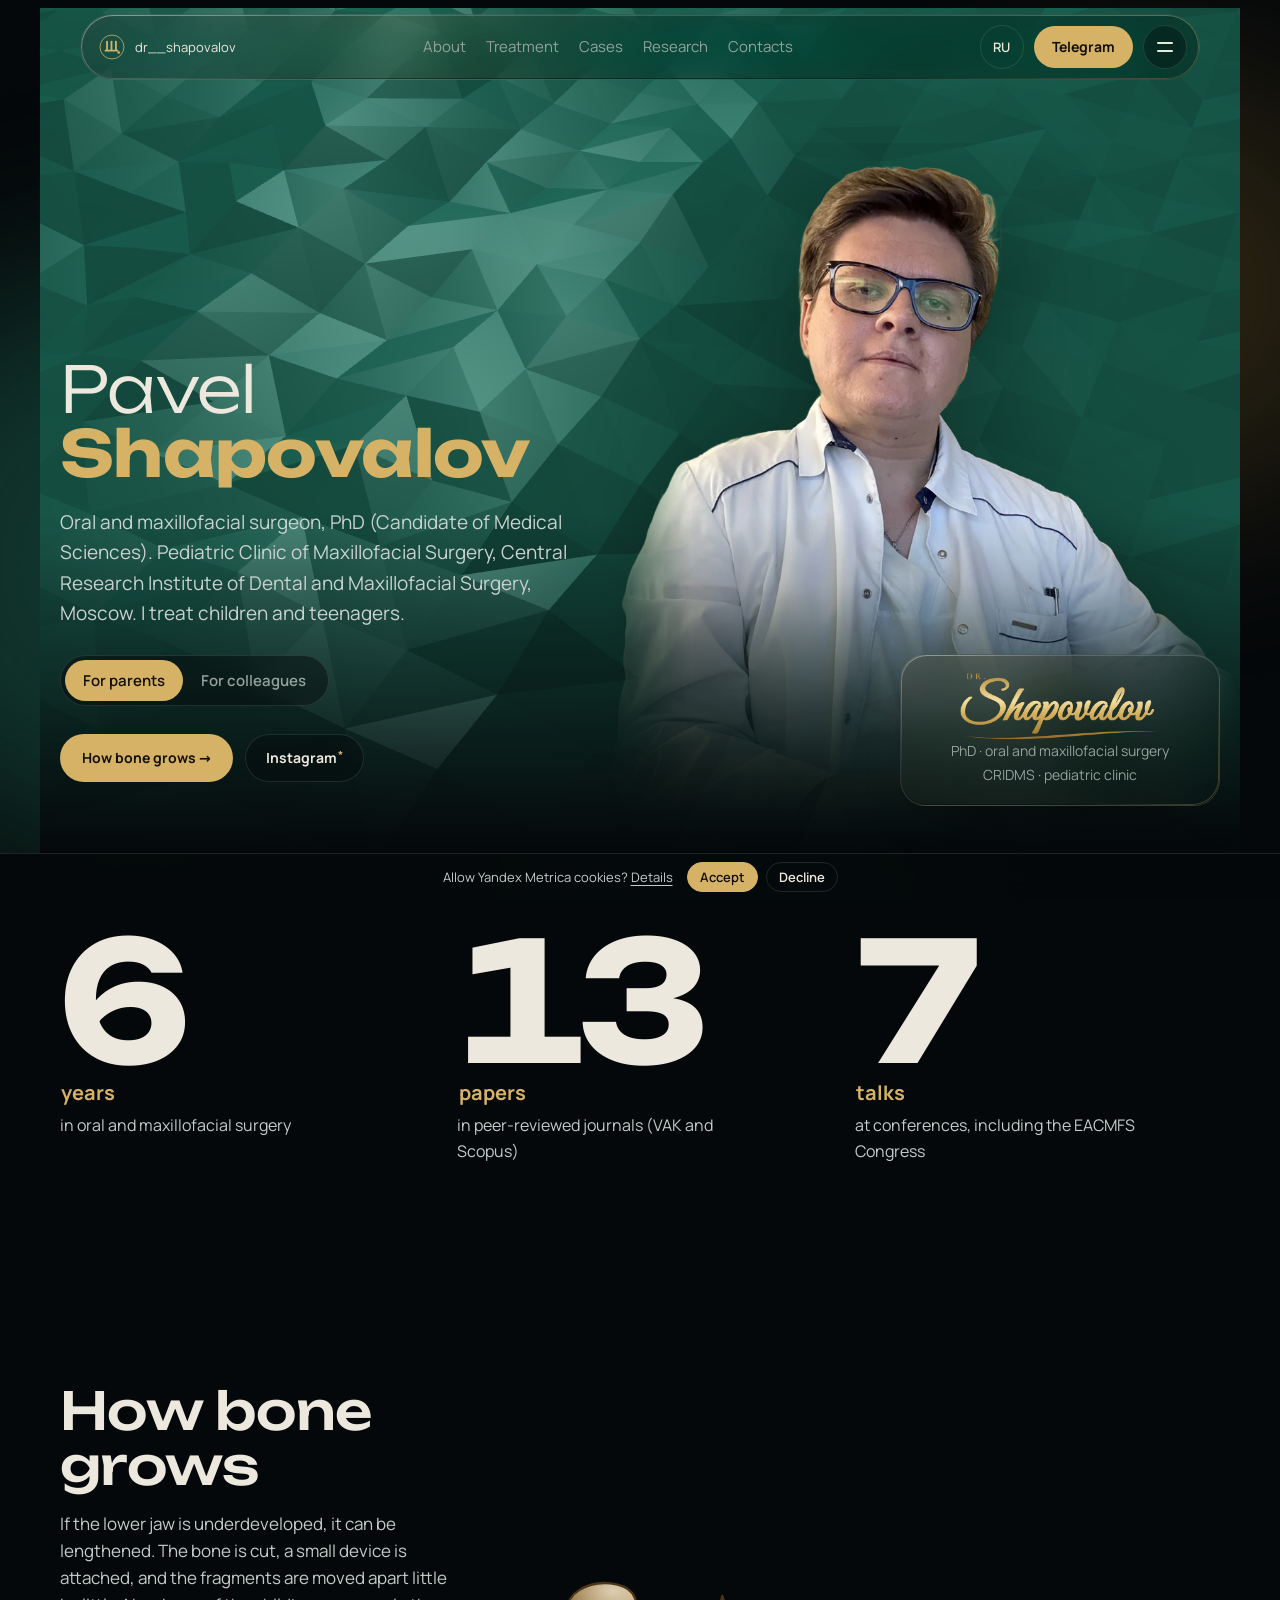
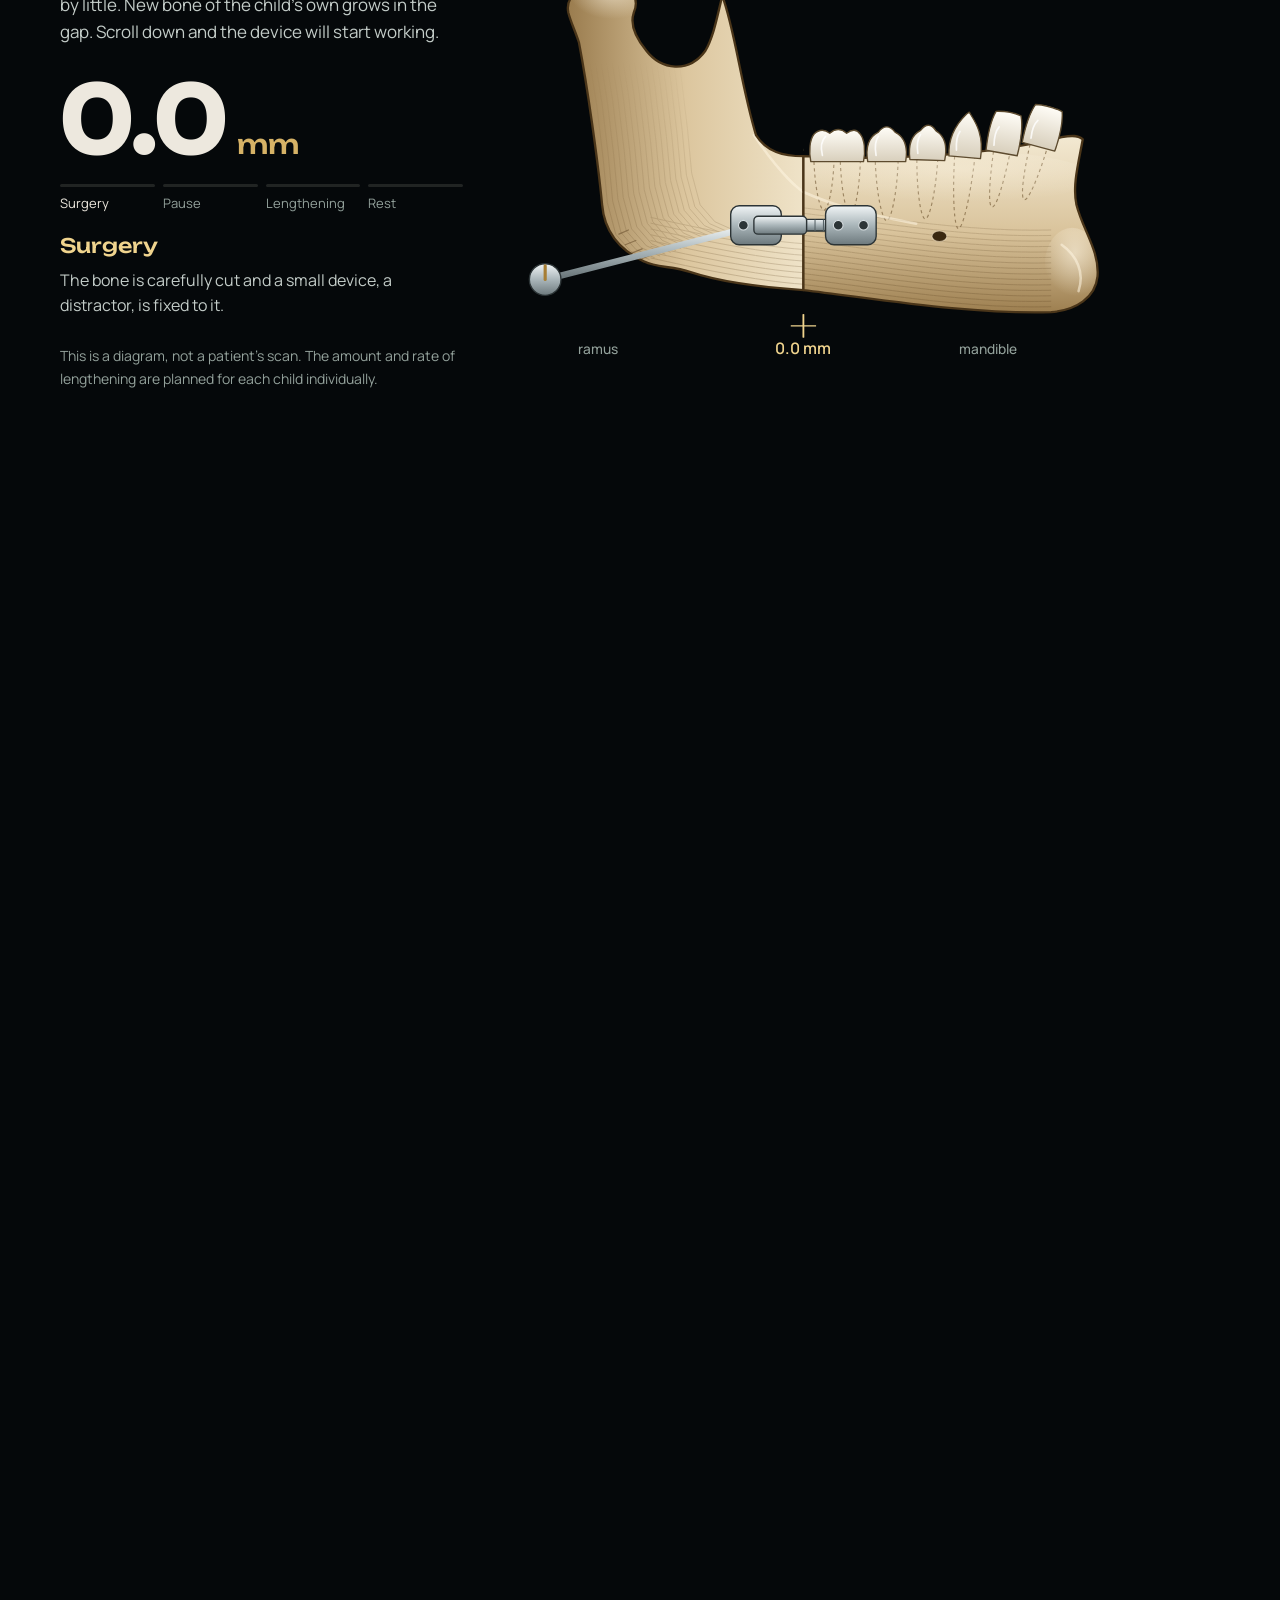
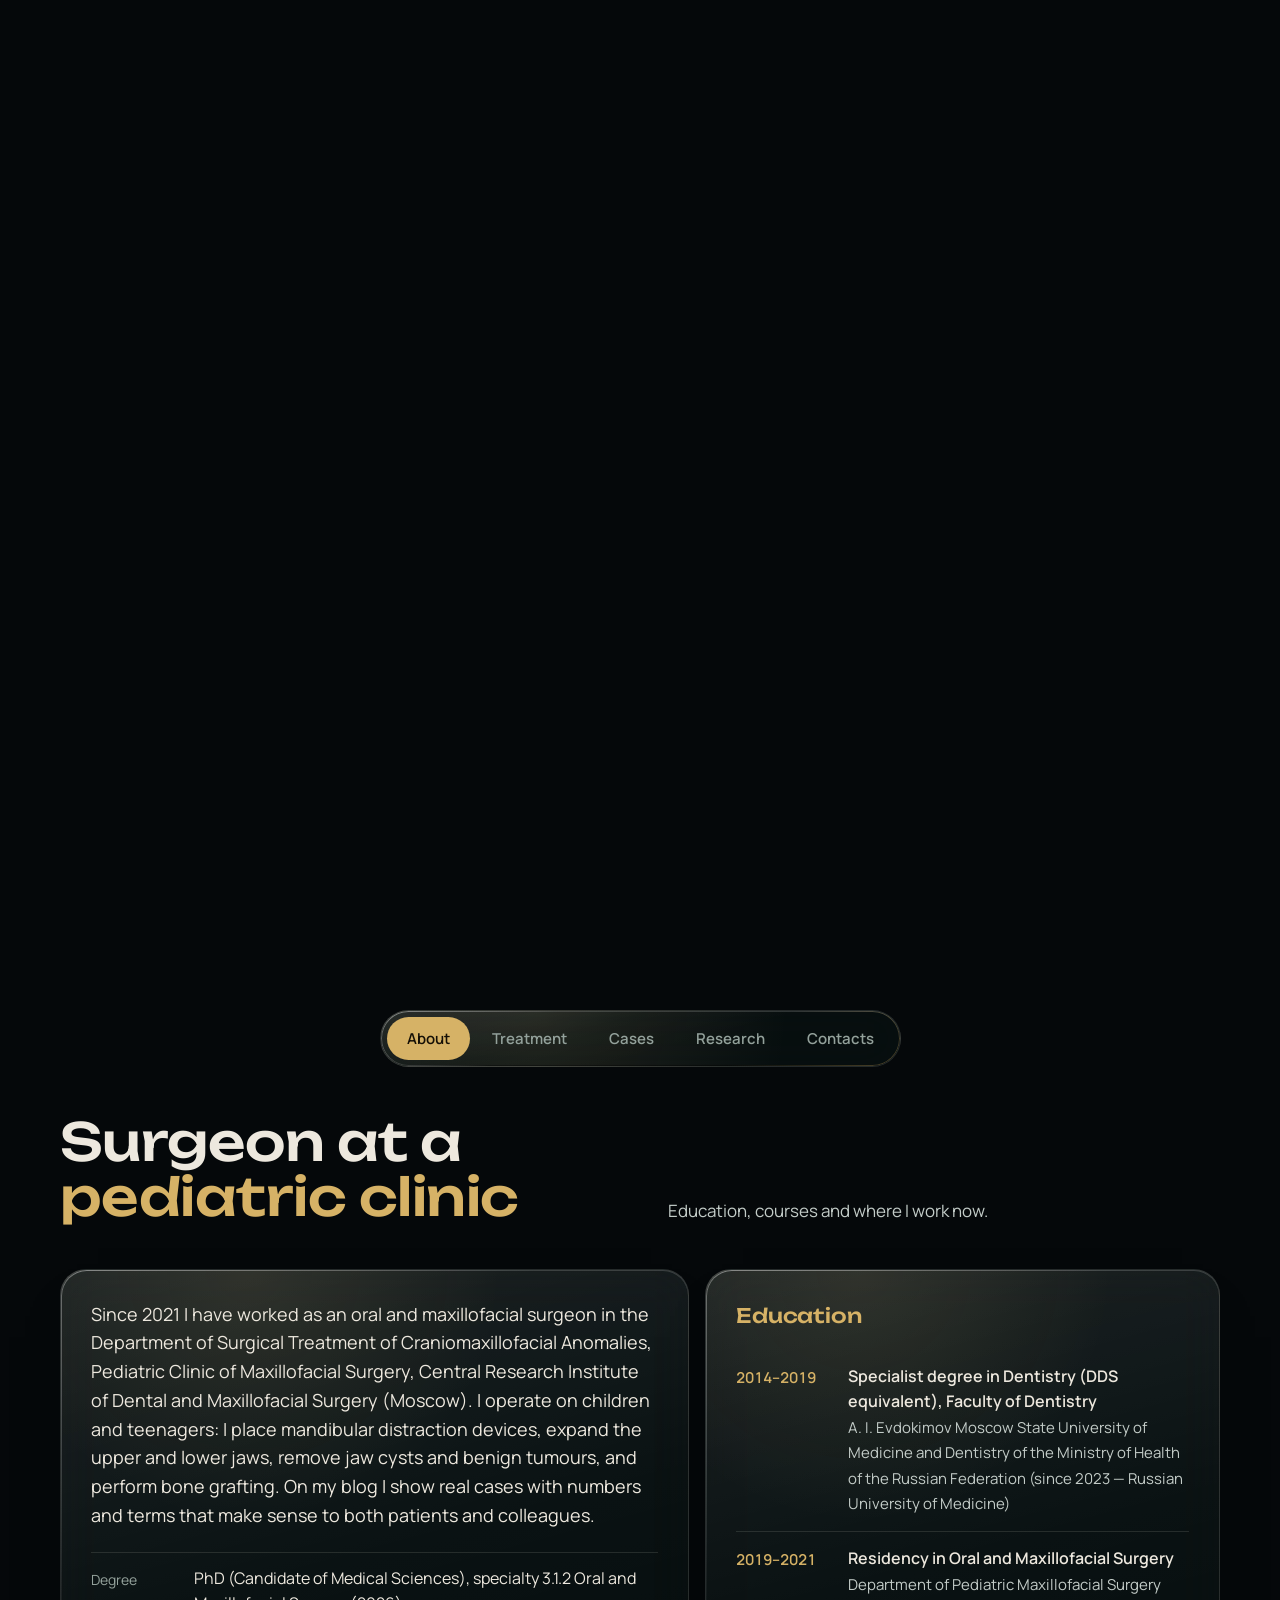
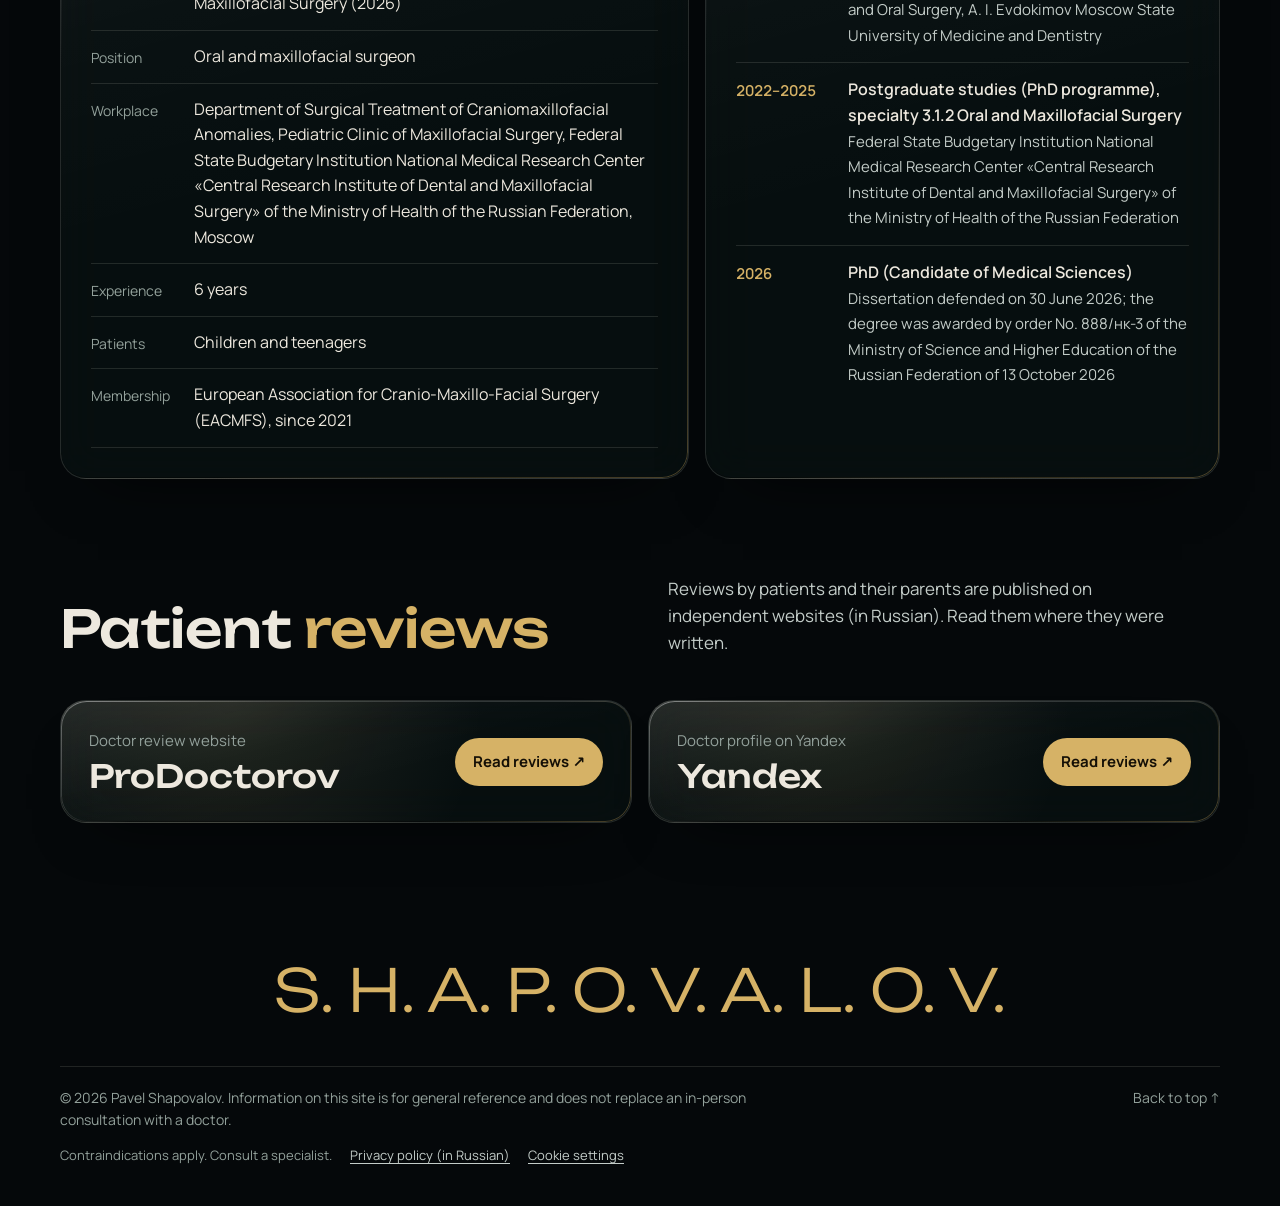
==== commit dca2a791: "Наука: +3 статьи 2026 (Стоматология детского возраста, Пластическая хирургия, Мед. вестник МВД), счё" ====
--- a/en/index.html
+++ b/en/index.html
@@ -113,7 +113,7 @@
   </header>
 
   <div class="readings" id="readings"><div class="reading reveal"><div class="val"><span class="count" data-to="6">6</span><small>years</small></div><p class="lbl">in oral and maxillofacial surgery</p></div>
-      <div class="reading reveal"><div class="val"><span class="count" data-to="10">10</span><small>papers</small></div><p class="lbl">in peer-reviewed journals (VAK and Scopus)</p></div>
+      <div class="reading reveal"><div class="val"><span class="count" data-to="13">13</span><small>papers</small></div><p class="lbl">in peer-reviewed journals (VAK and Scopus)</p></div>
       <div class="reading reveal"><div class="val"><span class="count" data-to="7">7</span><small>talks</small></div><p class="lbl">at conferences, including the EACMFS Congress</p></div></div>
 
   <section class="dx" id="distraction" aria-labelledby="dx-h" data-offset="0">
@@ -285,39 +285,45 @@
       <p id="sci-intro">PhD dissertation, papers, talks and a registered software program. Data from my eLIBRARY and ISTINA profiles. Papers are in Russian; titles are translated.</p>
     </div>
     <div class="fan-wrap" id="fan-wrap">
-      <div class="fan" id="fan" aria-label="Титульные страницы публикаций"><button class="fan-card" type="button" data-lb="11" data-z="40" style="z-index: 40; translate: none; rotate: none; scale: none; opacity: 1; visibility: inherit; transform: translate(-50%, 0%) rotate(-15deg);" aria-label="Открыть страницу целиком: Clinical effectiveness of distraction osteogenesis in children with mandibular hypoplasia" data-y="0"><img src="/img/pubs/dissertation-2026-card.jpg" data-full="/img/pubs/dissertation-2026.jpg" alt="" loading="lazy"></button><button class="fan-card" type="button" data-lb="2" data-z="2" style="z-index: 2; translate: none; rotate: none; scale: none; opacity: 1; visibility: inherit; transform: translate(-50%, 0%) rotate(-12deg);" aria-label="Открыть страницу целиком: Mandibular distraction osteogenesis in adolescents as an alternative to orthognathic surgery: a case series" data-y="0"><img src="/img/pubs/avicenna-2026-card.jpg" data-full="/img/pubs/avicenna-2026.jpg" alt="" loading="lazy"></button><button class="fan-card" type="button" data-lb="3" data-z="3" style="z-index: 3; translate: none; rotate: none; scale: none; opacity: 1; visibility: inherit; transform: translate(-50%, 0%) rotate(-9deg);" aria-label="Открыть страницу целиком: Errors and complications of mandibular distraction osteogenesis in children and adolescents: a report of three clinical cases" data-y="0"><img src="/img/pubs/pirogov-2026-card.jpg" data-full="/img/pubs/pirogov-2026.jpg" alt="" loading="lazy"></button><button class="fan-card" type="button" data-lb="4" data-z="4" style="z-index: 4; translate: none; rotate: none; scale: none; opacity: 1; visibility: inherit; transform: translate(-50%, 0%) rotate(-6deg);" aria-label="Открыть страницу целиком: Accuracy of mandibular distraction osteogenesis in children: a clinical and radiological analysis" data-y="0"><img src="/img/pubs/mvd-2025-card.jpg" data-full="/img/pubs/mvd-2025.jpg" alt="" loading="lazy"></button><button class="fan-card" type="button" data-lb="5" data-z="5" style="z-index: 5; translate: none; rotate: none; scale: none; opacity: 1; visibility: inherit; transform: translate(-50%, 0%) rotate(-3deg);" aria-label="Открыть страницу целиком: Choosing the type of distraction device for mandibular hypoplasia based on mandibular morphometric parameters" data-y="0"><img src="/img/pubs/stomat-2025-6-38-card.jpg" data-full="/img/pubs/stomat-2025-6-38.jpg" alt="" loading="lazy"></button><button class="fan-card" type="button" data-lb="6" data-z="6" style="z-index: 6; translate: none; rotate: none; scale: none; opacity: 1; visibility: inherit; transform: translate(-50%, 0%);" aria-label="Открыть страницу целиком: Comparative morphometric analysis of mandibular body and ramus dimensions in adolescents with different forms of hypoplasia: a classification of severity and an algorithm for choosing surgical tactics" data-y="0"><img src="/img/pubs/stomat-2025-6-65-card.jpg" data-full="/img/pubs/stomat-2025-6-65.jpg" alt="" loading="lazy"></button><button class="fan-card" type="button" data-lb="7" data-z="7" style="z-index: 7; translate: none; rotate: none; scale: none; opacity: 1; visibility: inherit; transform: translate(-50%, 0%) rotate(3deg);" aria-label="Открыть страницу целиком: Personalised control of the rate of mandibular distraction osteogenesis: the influence of mechanical and physical factors on bone regenerate maturation" data-y="0"><img src="/img/pubs/stomat-2025-5-card.jpg" data-full="/img/pubs/stomat-2025-5.jpg" alt="" loading="lazy"></button><button class="fan-card" type="button" data-lb="8" data-z="8" style="z-index: 8; translate: none; rotate: none; scale: none; opacity: 1; visibility: inherit; transform: translate(-50%, 0%) rotate(6deg);" aria-label="Открыть страницу целиком: Comparison of surgical approaches for mandibular distractor placement in adolescents: a review of anatomical, surgical and aesthetic aspects" data-y="0"><img src="/img/pubs/sdv-2025-924-card.jpg" data-full="/img/pubs/sdv-2025-924.jpg" alt="" loading="lazy"></button><button class="fan-card" type="button" data-lb="9" data-z="9" style="z-index: 9; translate: none; rotate: none; scale: none; opacity: 1; visibility: inherit; transform: translate(-50%, 0%) rotate(9deg);" aria-label="Открыть страницу целиком: Mandibular distraction osteogenesis in adolescents as an alternative to orthognathic surgery: clinical experience" data-y="0"><img src="/img/pubs/sdv-2025-953-card.jpg" data-full="/img/pubs/sdv-2025-953.jpg" alt="" loading="lazy"></button><button class="fan-card" type="button" data-lb="10" data-z="10" style="z-index: 10; translate: none; rotate: none; scale: none; opacity: 1; visibility: inherit; transform: translate(-50%, 0%) rotate(12deg);" aria-label="Открыть страницу целиком: Modifying the conditioner with an acrylic–maleic acid copolymer to increase the bond strength of glass ionomer cements to hard dental tissues" data-y="0"><img src="/img/pubs/kstom-2019-card.jpg" data-full="/img/pubs/kstom-2019.jpg" alt="" loading="lazy"></button><button class="fan-card" type="button" data-lb="1" data-z="11" style="z-index: 11; translate: none; rotate: none; scale: none; opacity: 1; visibility: inherit; transform: translate(-50%, 0%) rotate(15deg);" aria-label="Открыть страницу целиком: Functional and morphometric analyser of indications for mandibular distraction osteogenesis" data-y="0"><img src="/img/pubs/soft-2026614230-card.jpg" data-full="/img/pubs/soft-2026614230.jpg" alt="" loading="lazy"></button></div>
+      <div class="fan" id="fan" aria-label="Титульные страницы публикаций"><button class="fan-card" type="button" data-lb="14" data-z="40" style="z-index: 40; translate: none; rotate: none; scale: none; opacity: 1; visibility: inherit; transform: translate(-50%, 0%) rotate(-15deg);" aria-label="Открыть страницу целиком: Clinical effectiveness of distraction osteogenesis in children with mandibular hypoplasia" data-y="0"><img src="/img/pubs/dissertation-2026-card.jpg" data-full="/img/pubs/dissertation-2026.jpg" alt="" loading="lazy"></button><button class="fan-card" type="button" data-lb="2" data-z="2" style="z-index: 2; translate: none; rotate: none; scale: none; opacity: 1; visibility: inherit; transform: translate(-50%, 0%) rotate(-12.6923deg);" aria-label="Открыть страницу целиком: Structural and functional features of mandibular distraction osteogenesis in children and adolescents: a clinical, radiological and morphological study" data-y="0"><img src="/img/pubs/sdv-2026-1066-card.jpg" data-full="/img/pubs/sdv-2026-1066.jpg" alt="" loading="lazy"></button><button class="fan-card" type="button" data-lb="3" data-z="3" style="z-index: 3; translate: none; rotate: none; scale: none; opacity: 1; visibility: inherit; transform: translate(-50%, 0%) rotate(-10.3846deg);" aria-label="Открыть страницу целиком: Methodological errors following comparison of ultrasound and CT images of the lower jaw distraction regenerate" data-y="0"><img src="/img/pubs/plast-2026-4-2-card.jpg" data-full="/img/pubs/plast-2026-4-2.jpg" alt="" loading="lazy"></button><button class="fan-card" type="button" data-lb="4" data-z="4" style="z-index: 4; translate: none; rotate: none; scale: none; opacity: 1; visibility: inherit; transform: translate(-50%, 0%) rotate(-8.07692deg);" aria-label="Открыть страницу целиком: Anatomical lines of the lower jaw as a basis for quantitative assessment of growth dynamics and asymmetry" data-y="0"><img src="/img/pubs/mvd-2026-card.jpg" data-full="/img/pubs/mvd-2026.jpg" alt="" loading="lazy"></button><button class="fan-card" type="button" data-lb="5" data-z="5" style="z-index: 5; translate: none; rotate: none; scale: none; opacity: 1; visibility: inherit; transform: translate(-50%, 0%) rotate(-5.76923deg);" aria-label="Открыть страницу целиком: Mandibular distraction osteogenesis in adolescents as an alternative to orthognathic surgery: a case series" data-y="0"><img src="/img/pubs/avicenna-2026-card.jpg" data-full="/img/pubs/avicenna-2026.jpg" alt="" loading="lazy"></button><button class="fan-card" type="button" data-lb="6" data-z="6" style="z-index: 6; translate: none; rotate: none; scale: none; opacity: 1; visibility: inherit; transform: translate(-50%, 0%) rotate(-3.46154deg);" aria-label="Открыть страницу целиком: Errors and complications of mandibular distraction osteogenesis in children and adolescents: a report of three clinical cases" data-y="0"><img src="/img/pubs/pirogov-2026-card.jpg" data-full="/img/pubs/pirogov-2026.jpg" alt="" loading="lazy"></button><button class="fan-card" type="button" data-lb="7" data-z="7" style="z-index: 7; translate: none; rotate: none; scale: none; opacity: 1; visibility: inherit; transform: translate(-50%, 0%) rotate(-1.15385deg);" aria-label="Открыть страницу целиком: Accuracy of mandibular distraction osteogenesis in children: a clinical and radiological analysis" data-y="0"><img src="/img/pubs/mvd-2025-card.jpg" data-full="/img/pubs/mvd-2025.jpg" alt="" loading="lazy"></button><button class="fan-card" type="button" data-lb="8" data-z="8" style="z-index: 8; translate: none; rotate: none; scale: none; opacity: 1; visibility: inherit; transform: translate(-50%, 0%) rotate(1.15385deg);" aria-label="Открыть страницу целиком: Choosing the type of distraction device for mandibular hypoplasia based on mandibular morphometric parameters" data-y="0"><img src="/img/pubs/stomat-2025-6-38-card.jpg" data-full="/img/pubs/stomat-2025-6-38.jpg" alt="" loading="lazy"></button><button class="fan-card" type="button" data-lb="9" data-z="9" style="z-index: 9; translate: none; rotate: none; scale: none; opacity: 1; visibility: inherit; transform: translate(-50%, 0%) rotate(3.46154deg);" aria-label="Открыть страницу целиком: Comparative morphometric analysis of mandibular body and ramus dimensions in adolescents with different forms of hypoplasia: a classification of severity and an algorithm for choosing surgical tactics" data-y="0"><img src="/img/pubs/stomat-2025-6-65-card.jpg" data-full="/img/pubs/stomat-2025-6-65.jpg" alt="" loading="lazy"></button><button class="fan-card" type="button" data-lb="10" data-z="10" style="z-index: 10; translate: none; rotate: none; scale: none; opacity: 1; visibility: inherit; transform: translate(-50%, 0%) rotate(5.76923deg);" aria-label="Открыть страницу целиком: Personalised control of the rate of mandibular distraction osteogenesis: the influence of mechanical and physical factors on bone regenerate maturation" data-y="0"><img src="/img/pubs/stomat-2025-5-card.jpg" data-full="/img/pubs/stomat-2025-5.jpg" alt="" loading="lazy"></button><button class="fan-card" type="button" data-lb="11" data-z="11" style="z-index: 11; translate: none; rotate: none; scale: none; opacity: 1; visibility: inherit; transform: translate(-50%, 0%) rotate(8.07692deg);" aria-label="Открыть страницу целиком: Comparison of surgical approaches for mandibular distractor placement in adolescents: a review of anatomical, surgical and aesthetic aspects" data-y="0"><img src="/img/pubs/sdv-2025-924-card.jpg" data-full="/img/pubs/sdv-2025-924.jpg" alt="" loading="lazy"></button><button class="fan-card" type="button" data-lb="12" data-z="12" style="z-index: 12; translate: none; rotate: none; scale: none; opacity: 1; visibility: inherit; transform: translate(-50%, 0%) rotate(10.3846deg);" aria-label="Открыть страницу целиком: Mandibular distraction osteogenesis in adolescents as an alternative to orthognathic surgery: clinical experience" data-y="0"><img src="/img/pubs/sdv-2025-953-card.jpg" data-full="/img/pubs/sdv-2025-953.jpg" alt="" loading="lazy"></button><button class="fan-card" type="button" data-lb="13" data-z="13" style="z-index: 13; translate: none; rotate: none; scale: none; opacity: 1; visibility: inherit; transform: translate(-50%, 0%) rotate(12.6923deg);" aria-label="Открыть страницу целиком: Modifying the conditioner with an acrylic–maleic acid copolymer to increase the bond strength of glass ionomer cements to hard dental tissues" data-y="0"><img src="/img/pubs/kstom-2019-card.jpg" data-full="/img/pubs/kstom-2019.jpg" alt="" loading="lazy"></button><button class="fan-card" type="button" data-lb="1" data-z="14" style="z-index: 14; translate: none; rotate: none; scale: none; opacity: 1; visibility: inherit; transform: translate(-50%, 0%) rotate(15deg);" aria-label="Открыть страницу целиком: Functional and morphometric analyser of indications for mandibular distraction osteogenesis" data-y="0"><img src="/img/pubs/soft-2026614230-card.jpg" data-full="/img/pubs/soft-2026614230.jpg" alt="" loading="lazy"></button></div>
       <p class="fan-hint">Нажмите на страницу, чтобы открыть её целиком</p>
     </div>
     <div class="sci">
-      <article class="diss glass reveal" id="diss"><div class="diss-top"><span class="deg">Dissertation for the degree of Candidate of Medical Sciences (PhD)</span><span id="diss-page"><div class="thumb-cell"><button class="thumb" type="button" data-lb="11" aria-label="Открыть страницу целиком: Clinical effectiveness of distraction osteogenesis in children with mandibular hypoplasia"><img src="/img/pubs/dissertation-2026-card.jpg" data-full="/img/pubs/dissertation-2026.jpg" alt="" loading="lazy"></button></div></span></div>
+      <article class="diss glass reveal" id="diss"><div class="diss-top"><span class="deg">Dissertation for the degree of Candidate of Medical Sciences (PhD)</span><span id="diss-page"><div class="thumb-cell"><button class="thumb" type="button" data-lb="14" aria-label="Открыть страницу целиком: Clinical effectiveness of distraction osteogenesis in children with mandibular hypoplasia"><img src="/img/pubs/dissertation-2026-card.jpg" data-full="/img/pubs/dissertation-2026.jpg" alt="" loading="lazy"></button></div></span></div>
       <h3>Clinical effectiveness of distraction osteogenesis in children with mandibular hypoplasia</h3>
       <p class="diss-sum">Indications for distraction osteogenesis were defined from morphometric measurements, and integral indices were developed to determine these indications.</p>
       <dl><dt>Specialty</dt><dd>3.1.2 Oral and Maxillofacial Surgery</dd><dt>Supervisor</dt><dd>Anatoly A. Kulakov, Academician of the Russian Academy of Sciences, MD, PhD, Professor, Honoured Scientist of the Russian Federation</dd><dt>Defence</dt><dd>Defended on 30 June 2026; degree awarded by order No. 888/нк-3 of the Ministry of Science and Higher Education of the Russian Federation of 13 October 2026</dd><dt>Where</dt><dd>Dissertation council 21.1.079.02, Central Research Institute of Dental and Maxillofacial Surgery, Moscow</dd></dl>
       <a class="pill" href="https://search.rsl.ru/ru/record/01015615229" target="_blank" rel="noopener">Open the dissertation →</a>
-      <div class="profiles"><a class="chip" href="https://orcid.org/0000-0002-1929-717X" target="_blank" rel="noopener"><small>ORCID</small>0000-0002-1929-717X</a><a class="chip" href="https://www.webofscience.com/wos/author/record/RJT-7657-2026" target="_blank" rel="noopener"><small>ResearcherID</small>RJT-7657-2026</a><span class="chip"><small>RSCI SPIN</small>7218-2940</span><a class="chip" href="https://istina.msu.ru/profile/shapovalov_pi/" target="_blank" rel="noopener"><small>ISTINA</small>shapovalov_pi</a></div><figure class="dipl" id="dipl"><button class="dipl-btn" type="button" data-lb="12" aria-label="Open the diploma: Candidate of Medical Sciences diploma">
+      <div class="profiles"><a class="chip" href="https://orcid.org/0000-0002-1929-717X" target="_blank" rel="noopener"><small>ORCID</small>0000-0002-1929-717X</a><a class="chip" href="https://www.webofscience.com/wos/author/record/RJT-7657-2026" target="_blank" rel="noopener"><small>ResearcherID</small>RJT-7657-2026</a><span class="chip"><small>RSCI SPIN</small>7218-2940</span><a class="chip" href="https://istina.msu.ru/profile/shapovalov_pi/" target="_blank" rel="noopener"><small>ISTINA</small>shapovalov_pi</a></div><figure class="dipl" id="dipl"><button class="dipl-btn" type="button" data-lb="15" aria-label="Open the diploma: Candidate of Medical Sciences diploma">
         <span class="dipl-book"><span class="dipl-half dipl-l"><span class="dipl-face"><img src="/img/pubs/diploma-kmn-2026-card.jpg" data-full="/img/pubs/diploma-kmn-2026.jpg" alt="" loading="lazy"></span><span class="dipl-cover" aria-hidden="true"><i></i>DIPLOMA</span></span><span class="dipl-half dipl-r"><span class="dipl-face"><img src="/img/pubs/diploma-kmn-2026-card.jpg" data-full="/img/pubs/diploma-kmn-2026.jpg" alt="" loading="lazy"></span></span></span>
         <span class="dipl-shine"></span></button><figcaption>Candidate of Medical Sciences diploma</figcaption></figure></article>
       <div>
-        <div class="tabs reveal" id="sci-tabs" role="tablist" aria-label="Научные работы"><button type="button" role="tab" data-tab="pubs" aria-selected="true">Papers<span>10</span></button><button type="button" role="tab" data-tab="talks" aria-selected="false">Talks<span>7</span></button><button type="button" role="tab" data-tab="soft" aria-selected="false">Software<span>1</span></button></div>
-        <div class="pubs" id="pubs" data-panel="pubs"><article class="pub glass reveal" id="pub-0"><div class="thumb-cell"><button class="thumb" type="button" data-lb="2" aria-label="Открыть страницу целиком: Mandibular distraction osteogenesis in adolescents as an alternative to orthognathic surgery: a case series"><img src="/img/pubs/avicenna-2026-card.jpg" data-full="/img/pubs/avicenna-2026.jpg" alt="" loading="lazy"></button></div>
+        <div class="tabs reveal" id="sci-tabs" role="tablist" aria-label="Научные работы"><button type="button" role="tab" data-tab="pubs" aria-selected="true">Papers<span>13</span></button><button type="button" role="tab" data-tab="talks" aria-selected="false">Talks<span>7</span></button><button type="button" role="tab" data-tab="soft" aria-selected="false">Software<span>1</span></button></div>
+        <div class="pubs" id="pubs" data-panel="pubs"><article class="pub glass reveal" id="pub-0"><div class="thumb-cell"><button class="thumb" type="button" data-lb="2" aria-label="Открыть страницу целиком: Structural and functional features of mandibular distraction osteogenesis in children and adolescents: a clinical, radiological and morphological study"><img src="/img/pubs/sdv-2026-1066-card.jpg" data-full="/img/pubs/sdv-2026-1066.jpg" alt="" loading="lazy"></button></div>
+        <div><b>Structural and functional features of mandibular distraction osteogenesis in children and adolescents: a clinical, radiological and morphological study</b><span class="au">Shapovalov P. I., Gevorkyan O. V., Babichenko I. I., Gevorkyan A. A., Khodyachiy A. E.</span>
+        <span class="src"><span>Pediatric Dentistry and Dental Prophylaxis. 2026; 26(3)</span><span>DOI 10.33925/1683-3031-2026-1066</span><a class="lnk" href="https://www.detstom.ru/jour/article/view/1066" target="_blank" rel="noopener">Read ↗</a></span></div></article><article class="pub glass reveal" id="pub-1"><div class="thumb-cell"><button class="thumb" type="button" data-lb="3" aria-label="Открыть страницу целиком: Methodological errors following comparison of ultrasound and CT images of the lower jaw distraction regenerate"><img src="/img/pubs/plast-2026-4-2-card.jpg" data-full="/img/pubs/plast-2026-4-2.jpg" alt="" loading="lazy"></button></div>
+        <div><b>Methodological errors following comparison of ultrasound and CT images of the lower jaw distraction regenerate</b><span class="au">Losev F. F., Shapovalov P. I.</span>
+        <span class="src"><span>Plastic Surgery and Aesthetic Medicine. 2026; (4-2): 51–58</span><span>DOI 10.17116/plast.hirurgia202604251</span><a class="lnk" href="https://www.mediasphera.ru/issues/plasticheskaya-khirurgiya-i-esteticheskaya-meditsina/2026/4-2/1268673462026042051" target="_blank" rel="noopener">Read ↗</a></span></div></article><article class="pub glass reveal" id="pub-2"><div class="thumb-cell"><button class="thumb" type="button" data-lb="4" aria-label="Открыть страницу целиком: Anatomical lines of the lower jaw as a basis for quantitative assessment of growth dynamics and asymmetry"><img src="/img/pubs/mvd-2026-card.jpg" data-full="/img/pubs/mvd-2026.jpg" alt="" loading="lazy"></button></div>
+        <div><b>Anatomical lines of the lower jaw as a basis for quantitative assessment of growth dynamics and asymmetry</b><span class="au">Kulakov A. A., Shapovalov P. I., Gevorkyan O. V., Khodyachiy A. E., Gevorkyan A. A.</span>
+        <span class="src"><span>Medical Bulletin of the Ministry of Internal Affairs. 2026; 6(145)</span><span>DOI 10.52341/20738080_2026_145_6_2</span><a class="lnk" href="https://doi.org/10.52341/20738080_2026_145_6_2" target="_blank" rel="noopener">Read ↗</a></span></div></article><article class="pub glass reveal" id="pub-3"><div class="thumb-cell"><button class="thumb" type="button" data-lb="5" aria-label="Открыть страницу целиком: Mandibular distraction osteogenesis in adolescents as an alternative to orthognathic surgery: a case series"><img src="/img/pubs/avicenna-2026-card.jpg" data-full="/img/pubs/avicenna-2026.jpg" alt="" loading="lazy"></button></div>
         <div><b>Mandibular distraction osteogenesis in adolescents as an alternative to orthognathic surgery: a case series</b><span class="au">Losev F. F., Shapovalov P. I., Gevorkyan O. V.</span>
-        <span class="src"><span>Avicenna Bulletin (Vestnik Avitsenny). 2026; 28(3): 887–897</span><span>DOI 10.25005/2074-0581-2026-28-3-887-897</span><a class="lnk" href="https://doi.org/10.25005/2074-0581-2026-28-3-887-897" target="_blank" rel="noopener">Read ↗</a></span></div></article><article class="pub glass reveal" id="pub-1"><div class="thumb-cell"><button class="thumb" type="button" data-lb="3" aria-label="Открыть страницу целиком: Errors and complications of mandibular distraction osteogenesis in children and adolescents: a report of three clinical cases"><img src="/img/pubs/pirogov-2026-card.jpg" data-full="/img/pubs/pirogov-2026.jpg" alt="" loading="lazy"></button></div>
+        <span class="src"><span>Avicenna Bulletin (Vestnik Avitsenny). 2026; 28(3): 887–897</span><span>DOI 10.25005/2074-0581-2026-28-3-887-897</span><a class="lnk" href="https://doi.org/10.25005/2074-0581-2026-28-3-887-897" target="_blank" rel="noopener">Read ↗</a></span></div></article><article class="pub glass reveal" id="pub-4"><div class="thumb-cell"><button class="thumb" type="button" data-lb="6" aria-label="Открыть страницу целиком: Errors and complications of mandibular distraction osteogenesis in children and adolescents: a report of three clinical cases"><img src="/img/pubs/pirogov-2026-card.jpg" data-full="/img/pubs/pirogov-2026.jpg" alt="" loading="lazy"></button></div>
         <div><b>Errors and complications of mandibular distraction osteogenesis in children and adolescents: a report of three clinical cases</b><span class="au">Shapovalov P. I., Losev F. F., Kulakov A. A., Gevorkyan O. V.</span>
-        <span class="src"><span>Operative Surgery and Clinical Anatomy (Pirogov Scientific Journal). 2026; 10(1): 45–54</span><span>DOI 10.17116/operhirurg20261001145</span><a class="lnk" href="https://doi.org/10.17116/operhirurg20261001145" target="_blank" rel="noopener">Read ↗</a></span></div></article><article class="pub glass reveal" id="pub-2"><div class="thumb-cell"><button class="thumb" type="button" data-lb="4" aria-label="Открыть страницу целиком: Accuracy of mandibular distraction osteogenesis in children: a clinical and radiological analysis"><img src="/img/pubs/mvd-2025-card.jpg" data-full="/img/pubs/mvd-2025.jpg" alt="" loading="lazy"></button></div>
+        <span class="src"><span>Operative Surgery and Clinical Anatomy (Pirogov Scientific Journal). 2026; 10(1): 45–54</span><span>DOI 10.17116/operhirurg20261001145</span><a class="lnk" href="https://doi.org/10.17116/operhirurg20261001145" target="_blank" rel="noopener">Read ↗</a></span></div></article><article class="pub glass reveal" id="pub-5"><div class="thumb-cell"><button class="thumb" type="button" data-lb="7" aria-label="Открыть страницу целиком: Accuracy of mandibular distraction osteogenesis in children: a clinical and radiological analysis"><img src="/img/pubs/mvd-2025-card.jpg" data-full="/img/pubs/mvd-2025.jpg" alt="" loading="lazy"></button></div>
         <div><b>Accuracy of mandibular distraction osteogenesis in children: a clinical and radiological analysis</b><span class="au">Losev F. F., Shapovalov P. I., Khodyachiy A. E., Kulakov A. A.</span>
-        <span class="src"><span>Medical Bulletin of the Ministry of Internal Affairs. 2025; 139(6): 2–9</span><span>DOI 10.52341/20738080_2025_139_6_2</span><a class="lnk" href="https://doi.org/10.52341/20738080_2025_139_6_2" target="_blank" rel="noopener">Read ↗</a></span></div></article><article class="pub glass reveal" id="pub-3"><div class="thumb-cell"><button class="thumb" type="button" data-lb="5" aria-label="Открыть страницу целиком: Choosing the type of distraction device for mandibular hypoplasia based on mandibular morphometric parameters"><img src="/img/pubs/stomat-2025-6-38-card.jpg" data-full="/img/pubs/stomat-2025-6-38.jpg" alt="" loading="lazy"></button></div>
+        <span class="src"><span>Medical Bulletin of the Ministry of Internal Affairs. 2025; 139(6): 2–9</span><span>DOI 10.52341/20738080_2025_139_6_2</span><a class="lnk" href="https://doi.org/10.52341/20738080_2025_139_6_2" target="_blank" rel="noopener">Read ↗</a></span></div></article><article class="pub glass reveal" id="pub-6"><div class="thumb-cell"><button class="thumb" type="button" data-lb="8" aria-label="Открыть страницу целиком: Choosing the type of distraction device for mandibular hypoplasia based on mandibular morphometric parameters"><img src="/img/pubs/stomat-2025-6-38-card.jpg" data-full="/img/pubs/stomat-2025-6-38.jpg" alt="" loading="lazy"></button></div>
         <div><b>Choosing the type of distraction device for mandibular hypoplasia based on mandibular morphometric parameters</b><span class="au">Losev F. F., Shapovalov P. I., Kulakov A. A.</span>
-        <span class="src"><span>Stomatologiya. 2025; 104(6-2): 38–43</span><span>DOI 10.17116/stomat202510406238</span><a class="lnk" href="https://www.mediasphera.ru/issues/stomatologiya/2025/6-2/1003917352025062038" target="_blank" rel="noopener">Read ↗</a></span></div></article><article class="pub glass reveal" id="pub-4"><div class="thumb-cell"><button class="thumb" type="button" data-lb="6" aria-label="Открыть страницу целиком: Comparative morphometric analysis of mandibular body and ramus dimensions in adolescents with different forms of hypoplasia: a classification of severity and an algorithm for choosing surgical tactics"><img src="/img/pubs/stomat-2025-6-65-card.jpg" data-full="/img/pubs/stomat-2025-6-65.jpg" alt="" loading="lazy"></button></div>
+        <span class="src"><span>Stomatologiya. 2025; 104(6-2): 38–43</span><span>DOI 10.17116/stomat202510406238</span><a class="lnk" href="https://www.mediasphera.ru/issues/stomatologiya/2025/6-2/1003917352025062038" target="_blank" rel="noopener">Read ↗</a></span></div></article><article class="pub glass reveal" id="pub-7"><div class="thumb-cell"><button class="thumb" type="button" data-lb="9" aria-label="Открыть страницу целиком: Comparative morphometric analysis of mandibular body and ramus dimensions in adolescents with different forms of hypoplasia: a classification of severity and an algorithm for choosing surgical tactics"><img src="/img/pubs/stomat-2025-6-65-card.jpg" data-full="/img/pubs/stomat-2025-6-65.jpg" alt="" loading="lazy"></button></div>
         <div><b>Comparative morphometric analysis of mandibular body and ramus dimensions in adolescents with different forms of hypoplasia: a classification of severity and an algorithm for choosing surgical tactics</b><span class="au">Losev F. F., Shapovalov P. I., Kulakov A. A., Gevorkyan O. V.</span>
-        <span class="src"><span>Stomatologiya. 2025; 104(6-2): 65–72</span><span>DOI 10.17116/stomat202510406265</span><a class="lnk" href="https://doi.org/10.17116/stomat202510406265" target="_blank" rel="noopener">Read ↗</a></span></div></article><article class="pub glass reveal" id="pub-5"><div class="thumb-cell"><button class="thumb" type="button" data-lb="7" aria-label="Открыть страницу целиком: Personalised control of the rate of mandibular distraction osteogenesis: the influence of mechanical and physical factors on bone regenerate maturation"><img src="/img/pubs/stomat-2025-5-card.jpg" data-full="/img/pubs/stomat-2025-5.jpg" alt="" loading="lazy"></button></div>
+        <span class="src"><span>Stomatologiya. 2025; 104(6-2): 65–72</span><span>DOI 10.17116/stomat202510406265</span><a class="lnk" href="https://doi.org/10.17116/stomat202510406265" target="_blank" rel="noopener">Read ↗</a></span></div></article><article class="pub glass reveal" id="pub-8"><div class="thumb-cell"><button class="thumb" type="button" data-lb="10" aria-label="Открыть страницу целиком: Personalised control of the rate of mandibular distraction osteogenesis: the influence of mechanical and physical factors on bone regenerate maturation"><img src="/img/pubs/stomat-2025-5-card.jpg" data-full="/img/pubs/stomat-2025-5.jpg" alt="" loading="lazy"></button></div>
         <div><b>Personalised control of the rate of mandibular distraction osteogenesis: the influence of mechanical and physical factors on bone regenerate maturation</b><span class="au">Losev F. F., Shapovalov P. I., Rakhmatullin D. I.</span>
-        <span class="src"><span>Stomatologiya. 2025; 104(5): 84–91</span><span>DOI 10.17116/stomat202510405184</span><a class="lnk" href="https://www.mediasphera.ru/issues/stomatologiya/2025/5/1003917352025051084" target="_blank" rel="noopener">Read ↗</a></span></div></article><article class="pub glass reveal" id="pub-6"><div class="thumb-cell"><button class="thumb" type="button" data-lb="8" aria-label="Открыть страницу целиком: Comparison of surgical approaches for mandibular distractor placement in adolescents: a review of anatomical, surgical and aesthetic aspects"><img src="/img/pubs/sdv-2025-924-card.jpg" data-full="/img/pubs/sdv-2025-924.jpg" alt="" loading="lazy"></button></div>
+        <span class="src"><span>Stomatologiya. 2025; 104(5): 84–91</span><span>DOI 10.17116/stomat202510405184</span><a class="lnk" href="https://www.mediasphera.ru/issues/stomatologiya/2025/5/1003917352025051084" target="_blank" rel="noopener">Read ↗</a></span></div></article><article class="pub glass reveal" id="pub-9"><div class="thumb-cell"><button class="thumb" type="button" data-lb="11" aria-label="Открыть страницу целиком: Comparison of surgical approaches for mandibular distractor placement in adolescents: a review of anatomical, surgical and aesthetic aspects"><img src="/img/pubs/sdv-2025-924-card.jpg" data-full="/img/pubs/sdv-2025-924.jpg" alt="" loading="lazy"></button></div>
         <div><b>Comparison of surgical approaches for mandibular distractor placement in adolescents: a review of anatomical, surgical and aesthetic aspects</b><span class="au">Shapovalov P. I., Losev F. F.</span>
-        <span class="src"><span>Pediatric Dentistry and Dental Prophylaxis. 2025; 25(3): 292–304</span><span>DOI 10.33925/1683-3031-2025-924</span><a class="lnk" href="https://doi.org/10.33925/1683-3031-2025-924" target="_blank" rel="noopener">Read ↗</a></span></div></article><article class="pub glass reveal" id="pub-7"><div class="thumb-cell"><button class="thumb" type="button" data-lb="9" aria-label="Открыть страницу целиком: Mandibular distraction osteogenesis in adolescents as an alternative to orthognathic surgery: clinical experience"><img src="/img/pubs/sdv-2025-953-card.jpg" data-full="/img/pubs/sdv-2025-953.jpg" alt="" loading="lazy"></button></div>
+        <span class="src"><span>Pediatric Dentistry and Dental Prophylaxis. 2025; 25(3): 292–304</span><span>DOI 10.33925/1683-3031-2025-924</span><a class="lnk" href="https://doi.org/10.33925/1683-3031-2025-924" target="_blank" rel="noopener">Read ↗</a></span></div></article><article class="pub glass reveal" id="pub-10"><div class="thumb-cell"><button class="thumb" type="button" data-lb="12" aria-label="Открыть страницу целиком: Mandibular distraction osteogenesis in adolescents as an alternative to orthognathic surgery: clinical experience"><img src="/img/pubs/sdv-2025-953-card.jpg" data-full="/img/pubs/sdv-2025-953.jpg" alt="" loading="lazy"></button></div>
         <div><b>Mandibular distraction osteogenesis in adolescents as an alternative to orthognathic surgery: clinical experience</b><span class="au">Shapovalov P. I., Losev F. F., Kulakov A. A., Gevorkyan O. V.</span>
-        <span class="src"><span>Pediatric Dentistry and Dental Prophylaxis. 2025; 25(3): 323–331</span><span>DOI 10.33925/1683-3031-2025-953</span><a class="lnk" href="https://doi.org/10.33925/1683-3031-2025-953" target="_blank" rel="noopener">Read ↗</a></span></div></article><article class="pub glass reveal" id="pub-8"><span class="num">2023</span>
+        <span class="src"><span>Pediatric Dentistry and Dental Prophylaxis. 2025; 25(3): 323–331</span><span>DOI 10.33925/1683-3031-2025-953</span><a class="lnk" href="https://doi.org/10.33925/1683-3031-2025-953" target="_blank" rel="noopener">Read ↗</a></span></div></article><article class="pub glass reveal" id="pub-11"><span class="num">2023</span>
         <div><b>Comparative analysis of the results of surgical correction of transverse facial cleft</b><span class="au">Shapovalov P. I.</span>
-        <span class="src"><span>Stomatologiya. 2023; 102(3): 99–100</span></span></div></article><article class="pub glass reveal" id="pub-9"><div class="thumb-cell"><button class="thumb" type="button" data-lb="10" aria-label="Открыть страницу целиком: Modifying the conditioner with an acrylic–maleic acid copolymer to increase the bond strength of glass ionomer cements to hard dental tissues"><img src="/img/pubs/kstom-2019-card.jpg" data-full="/img/pubs/kstom-2019.jpg" alt="" loading="lazy"></button></div>
+        <span class="src"><span>Stomatologiya. 2023; 102(3): 99–100</span></span></div></article><article class="pub glass reveal" id="pub-12"><div class="thumb-cell"><button class="thumb" type="button" data-lb="13" aria-label="Открыть страницу целиком: Modifying the conditioner with an acrylic–maleic acid copolymer to increase the bond strength of glass ionomer cements to hard dental tissues"><img src="/img/pubs/kstom-2019-card.jpg" data-full="/img/pubs/kstom-2019.jpg" alt="" loading="lazy"></button></div>
         <div><b>Modifying the conditioner with an acrylic–maleic acid copolymer to increase the bond strength of glass ionomer cements to hard dental tissues</b><span class="au">Tyshchenko N. S., Kopytov A. A., Poklad S. V., Shapovalov P. I.</span>
         <span class="src"><span>Clinical Dentistry (Klinicheskaya Stomatologiya). 2019; 2(90): 72–75</span></span></div></article></div>
         <div class="pubs" id="talks" data-panel="talks" hidden><div class="pub glass" id="talk-0"><span class="num">2026</span><div><b>A semi-axial CT-based method for quantitative assessment of mandibular asymmetry using a novel integral asymmetry index</b><span class="au">Shapovalov P. I., Khodyachiy A. E., Kulakov A. A.</span>
